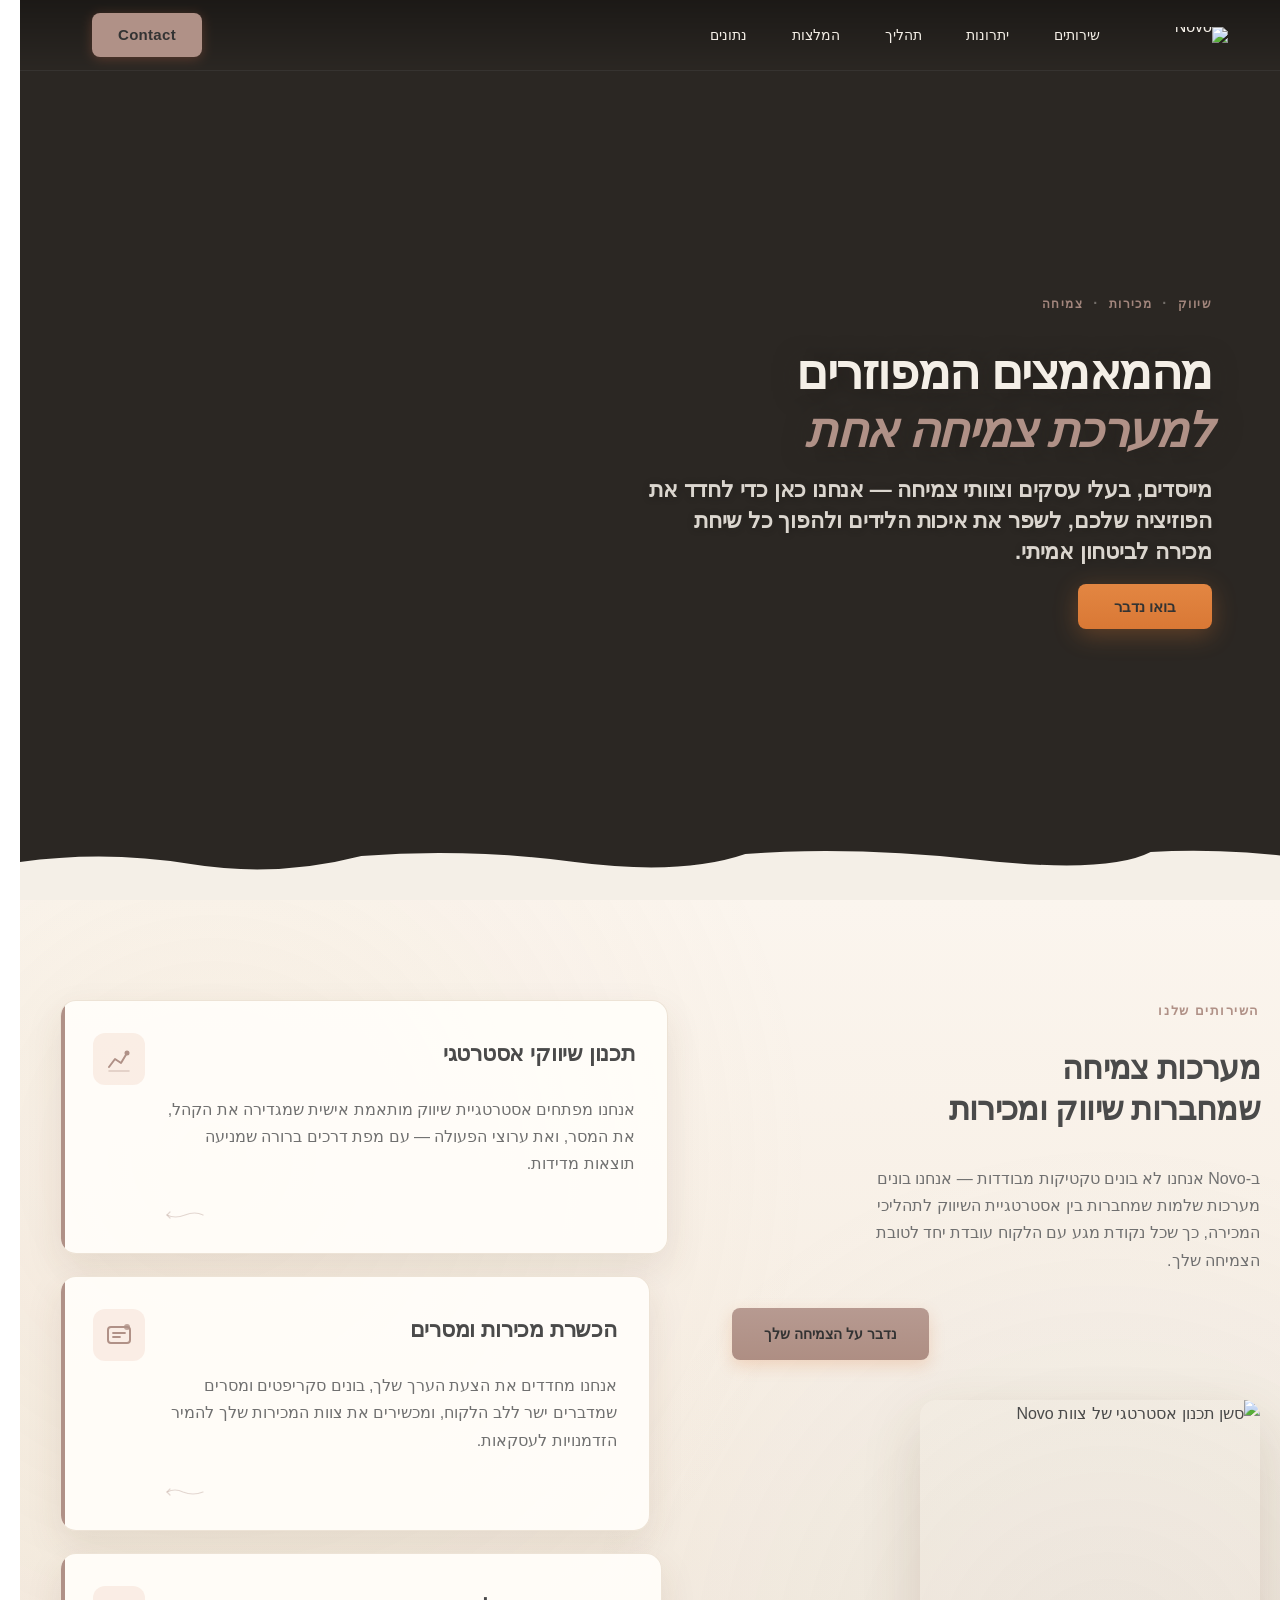
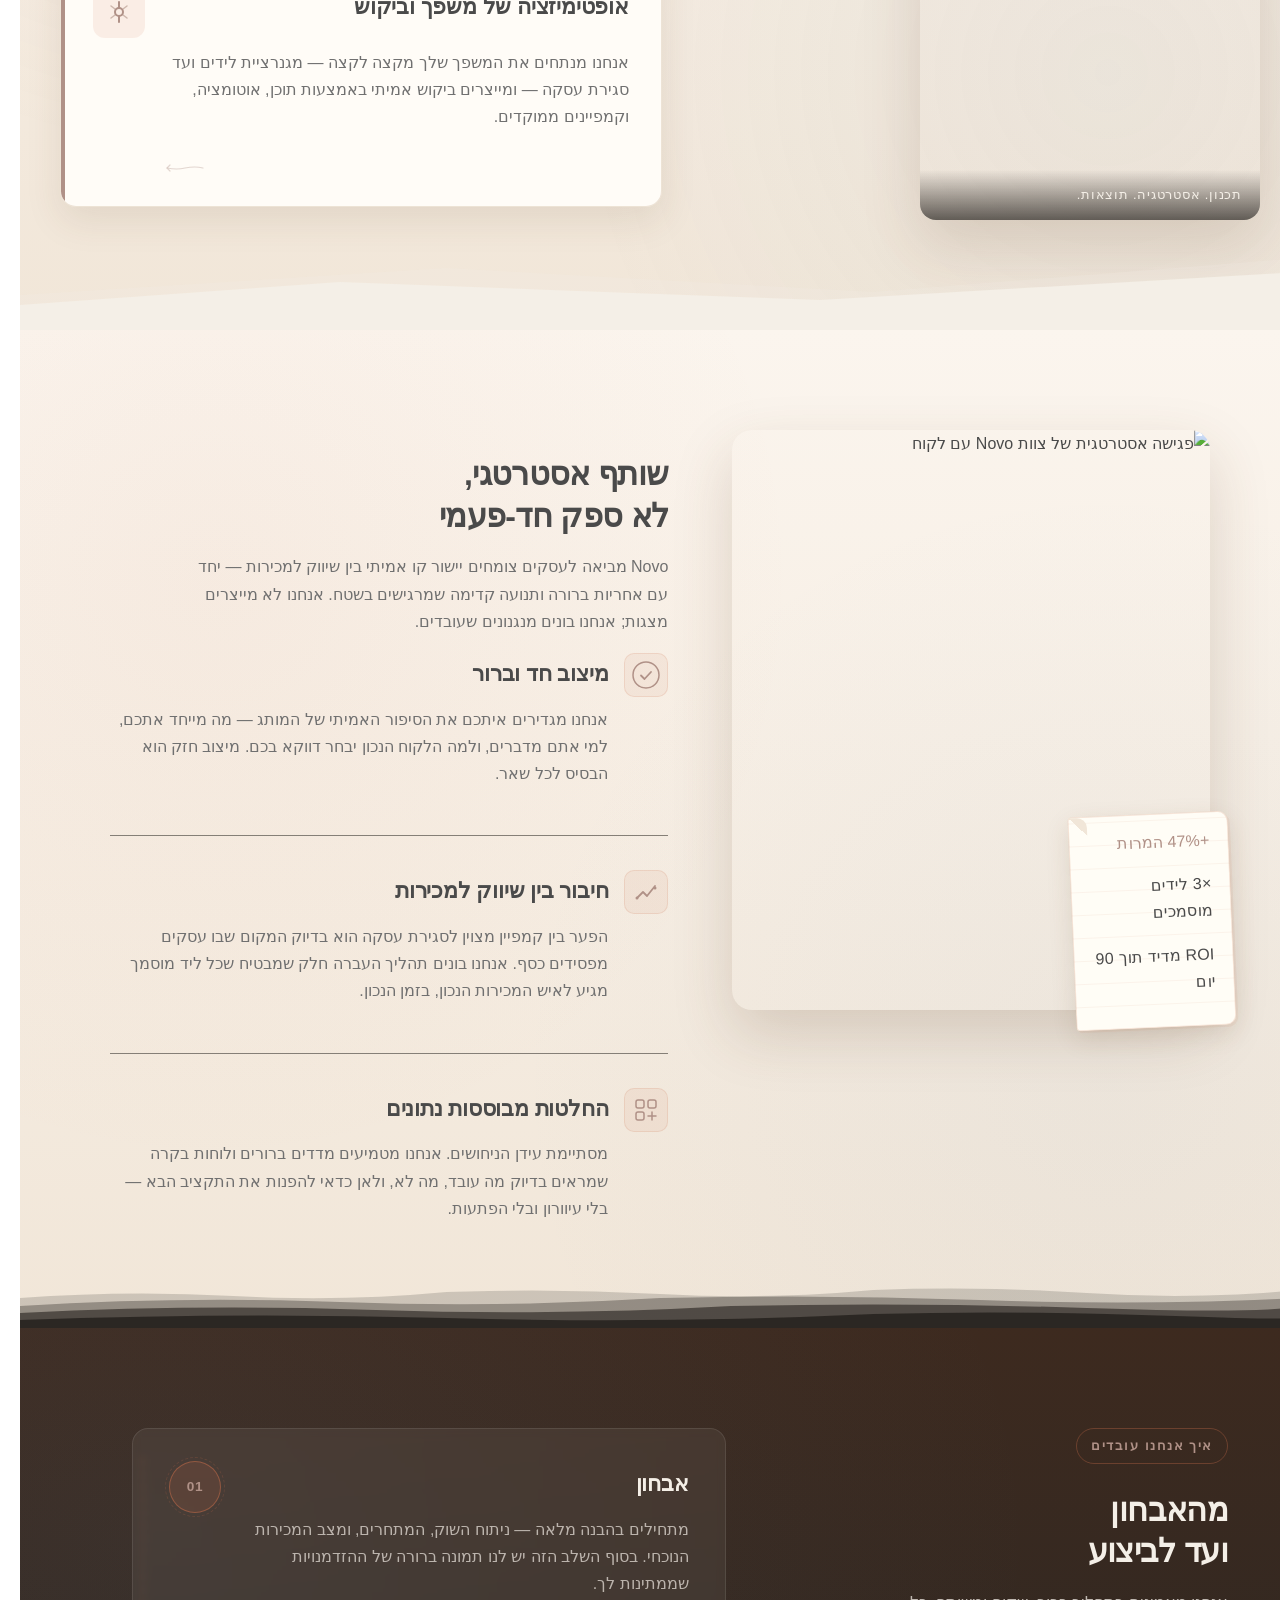
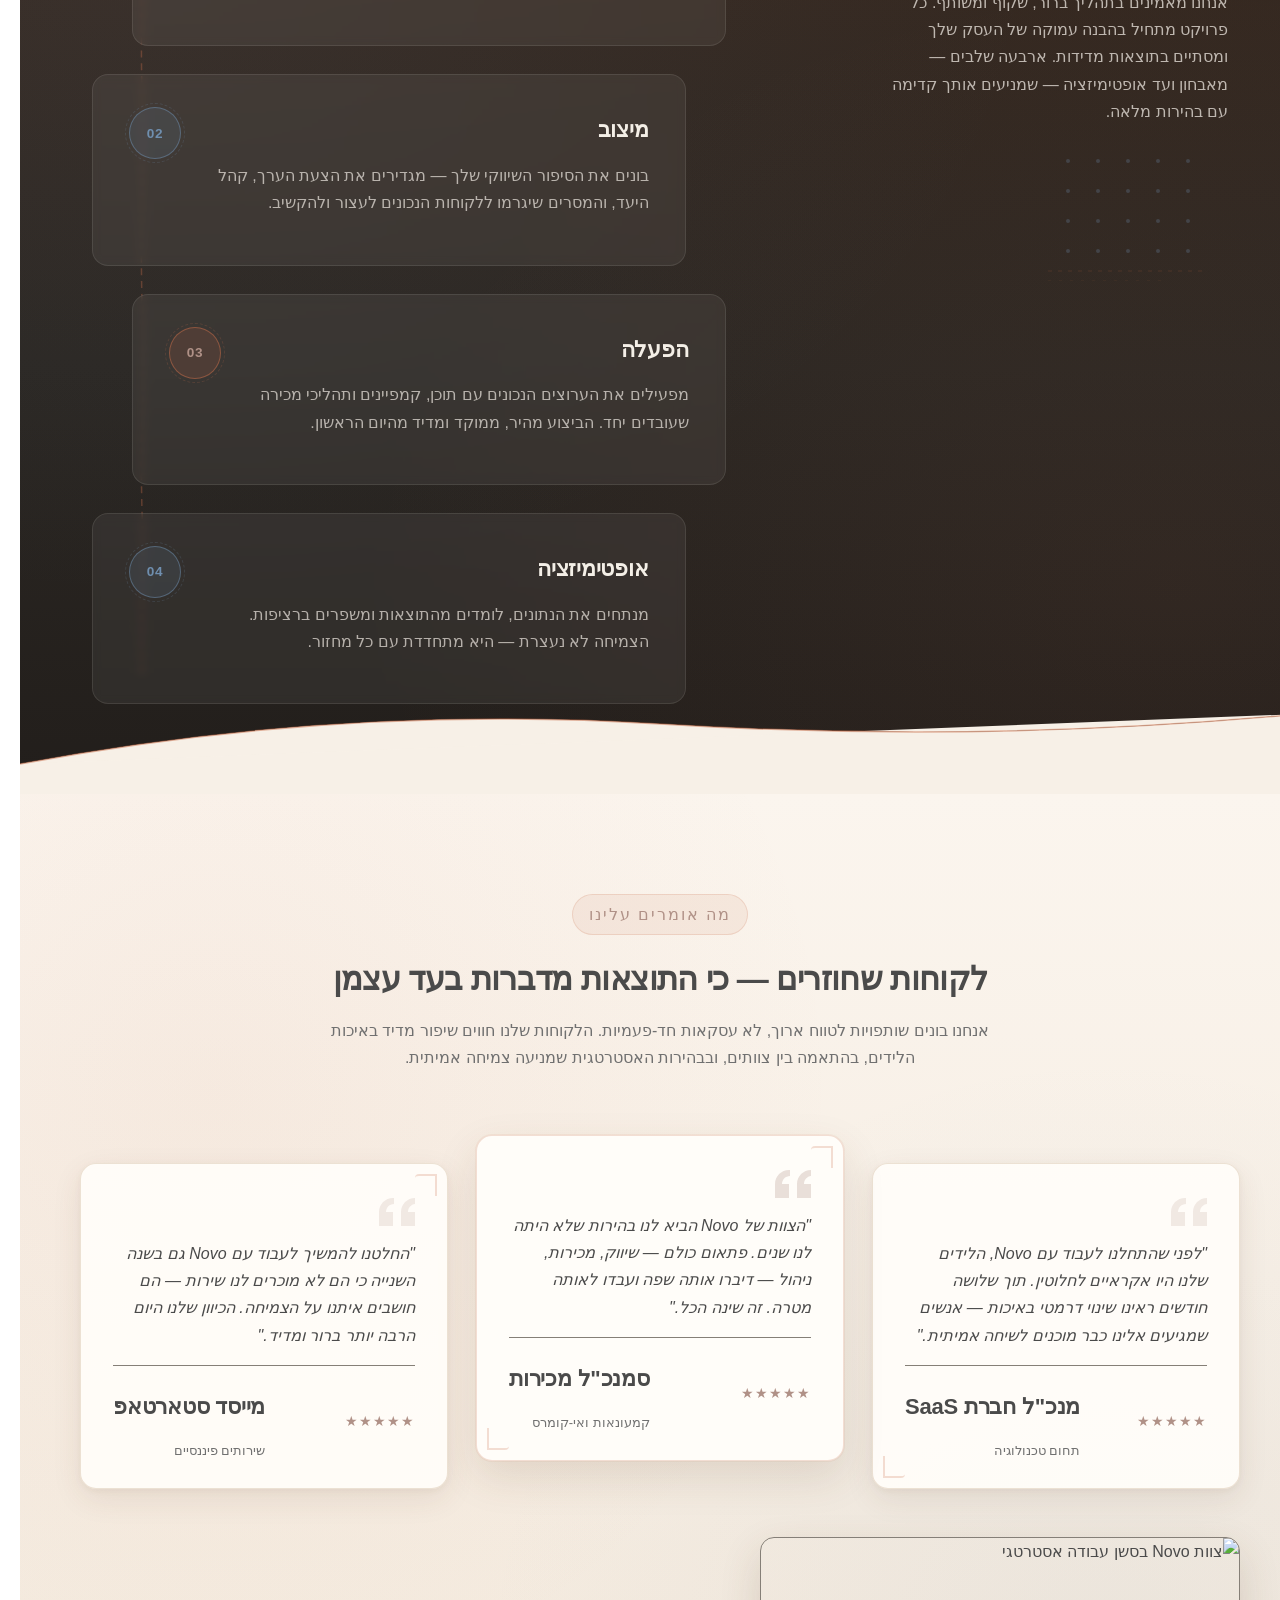
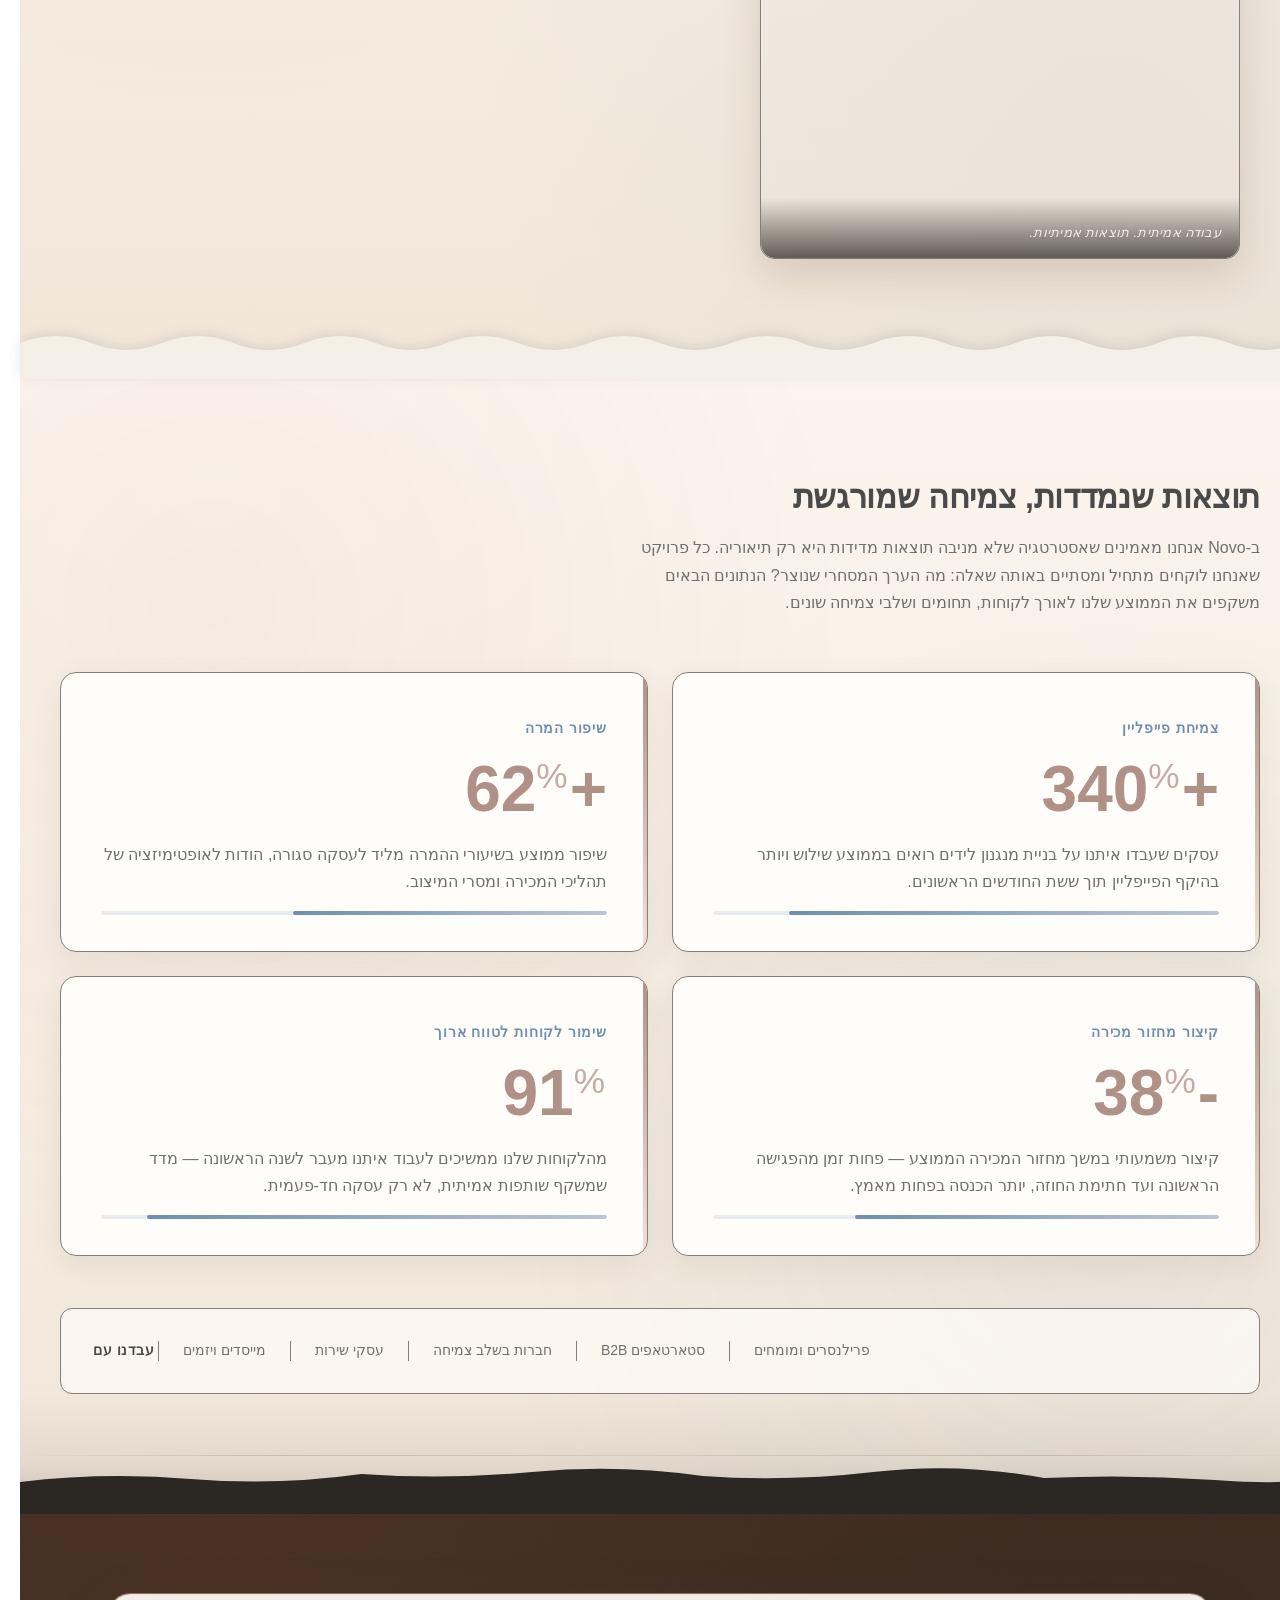
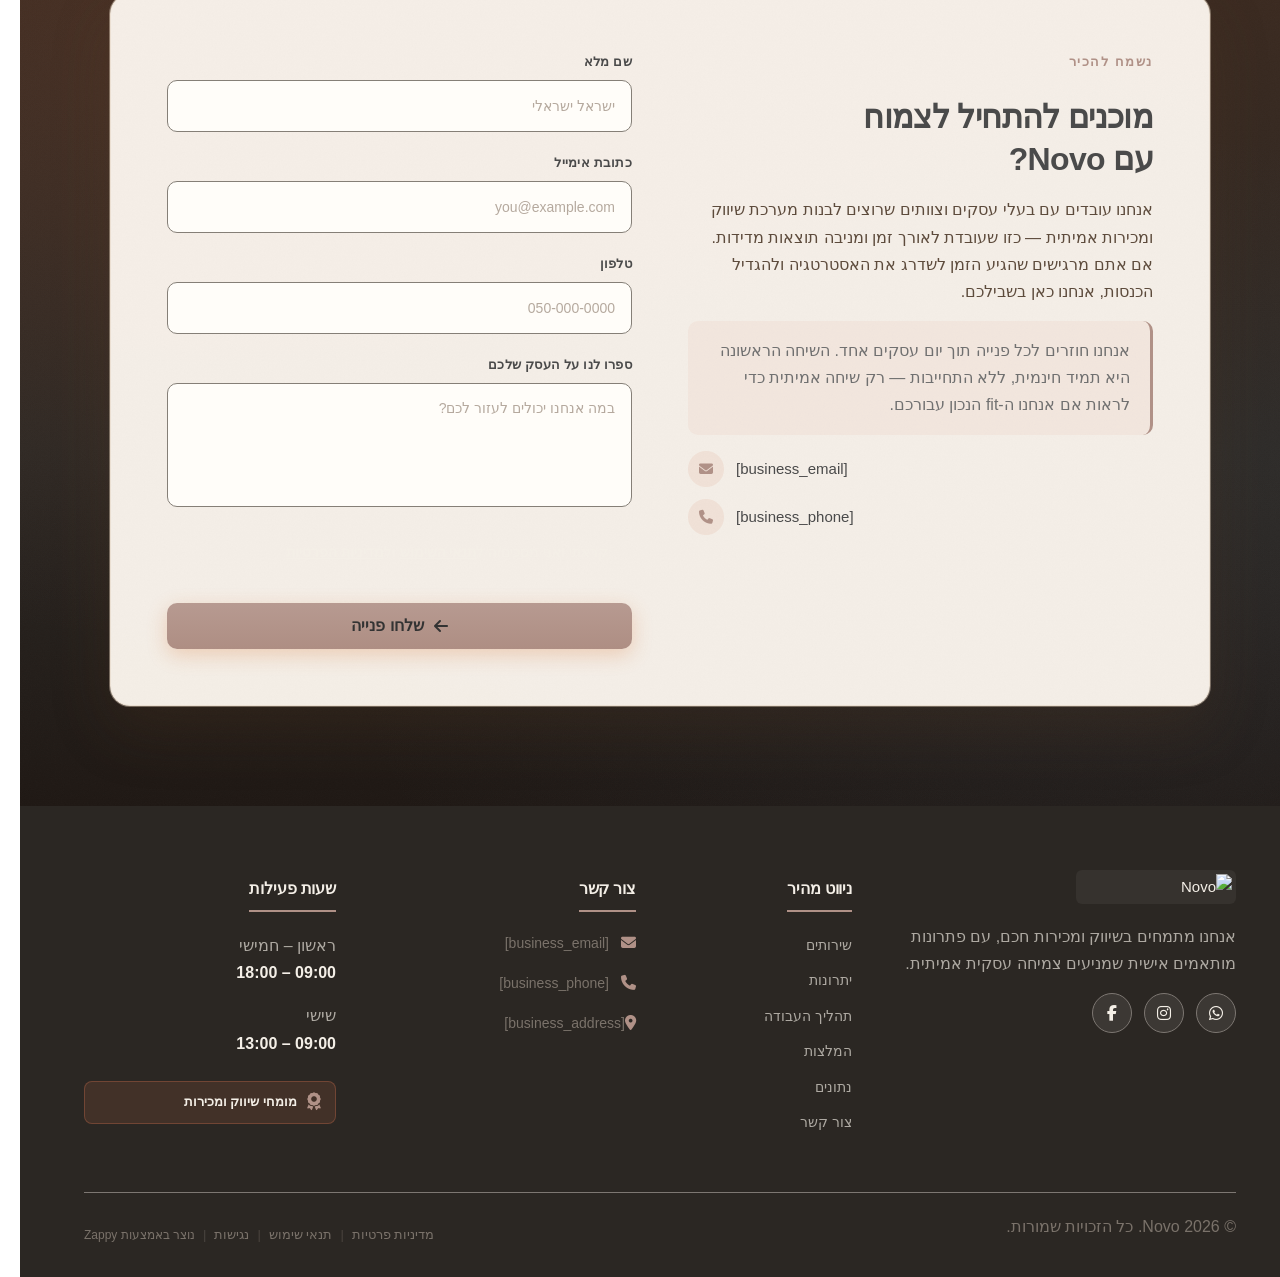
==== index.html @ 5948b5c8 "Background sync: Progressive GitHub Sync" ====
<!DOCTYPE html>
<html lang="he" dir="rtl">
<head>
    <meta charset="UTF-8">
    <meta name="viewport" content="width=device-width, initial-scale=1.0">
    <meta name="robots" content="index, follow">
    <title>novo platform inc — Novo</title>
    <meta name="description" content="A marketing and sales agency focused on helping businesses grow through strategic marketing and sales solutions. The agency appears to be looking for a high-con">
    <meta name="keywords" content="novo platform inc, novo banco nbnet, Novo, novo">
    
    <!-- Favicons -->
    <link rel="icon" type="image/x-icon" href="/assets/favicon.ico">
    <link rel="icon" type="image/png" sizes="16x16" href="/assets/favicon-16x16.png">
    <link rel="icon" type="image/png" sizes="32x32" href="/assets/favicon-32x32.png">
    <link rel="icon" type="image/png" sizes="48x48" href="/assets/favicon-48x48.png">
    <link rel="icon" type="image/png" sizes="192x192" href="/assets/favicon-192x192.png">
    <link rel="icon" type="image/png" sizes="512x512" href="/assets/favicon-512x512.png">
    <link rel="apple-touch-icon" href="/assets/apple-touch-icon.png">
    <!-- Zappy Analytics -->
<script>
(function() {
  'use strict';
  
  // Configuration
  var config = {
    websiteId: '89488ac2-c0d1-449c-a94c-e8752036ae5c',
    apiUrl: 'https://api.zappy5.com/api/analytics/track',
    sessionDuration: 30 * 60 * 1000, // 30 minutes
    visitorDuration: 30 * 24 * 60 * 60 * 1000, // 30 days
    trackPageViews: true,
    trackClicks: true,
    trackFormSubmissions: true
  };
  
  // Generate or retrieve persistent visitor ID (30 days)
  function getVisitorId() {
    var visitorKey = 'zappy_visitor_' + config.websiteId;
    var visitor = null;
    
    try {
      visitor = localStorage.getItem(visitorKey);
      if (visitor) {
        var visitorData = JSON.parse(visitor);
        var now = Date.now();
        
        // Check if visitor ID is still valid (30 days)
        if (now - visitorData.created < config.visitorDuration) {
          // Update last seen timestamp
          visitorData.lastSeen = now;
          localStorage.setItem(visitorKey, JSON.stringify(visitorData));
          return visitorData.id;
        }
      }
    } catch (e) {
      console.warn('Zappy Analytics: LocalStorage not available');
    }
    
    // Generate new visitor ID
    var newVisitorId = 'zv_' + Date.now() + '_' + Math.random().toString(36).substr(2, 9);
    
    try {
      localStorage.setItem(visitorKey, JSON.stringify({
        id: newVisitorId,
        created: Date.now(),
        lastSeen: Date.now()
      }));
    } catch (e) {
      // Continue without local storage
    }
    
    return newVisitorId;
  }
  
  // Generate or retrieve session ID (30 minutes)
  function getSessionId() {
    var sessionKey = 'zappy_session_' + config.websiteId;
    var session = null;
    
    try {
      session = sessionStorage.getItem(sessionKey);
      if (session) {
        var sessionData = JSON.parse(session);
        var now = Date.now();
        
        // Check if session is still valid
        if (now - sessionData.timestamp < config.sessionDuration) {
          // Update timestamp
          sessionData.timestamp = now;
          sessionStorage.setItem(sessionKey, JSON.stringify(sessionData));
          return sessionData.id;
        }
      }
    } catch (e) {
      console.warn('Zappy Analytics: SessionStorage not available');
    }
    
    // Generate new session ID
    var newSessionId = 'zs_' + Date.now() + '_' + Math.random().toString(36).substr(2, 9);
    
    try {
      sessionStorage.setItem(sessionKey, JSON.stringify({
        id: newSessionId,
        timestamp: Date.now()
      }));
    } catch (e) {
      // Continue without session storage
    }
    
    return newSessionId;
  }
  
  var visitorId = getVisitorId();
  var sessionId = getSessionId();
  
  // Track an event
  function trackEvent(eventType, data) {
    data = data || {};
    
    var eventData = {
      website_id: config.websiteId,
      event_type: eventType,
      page_path: window.location.pathname,
      referrer: document.referrer || 'direct',
      visitor_id: visitorId,
      session_id: sessionId,
      metadata: data
    };
    
    // Use sendBeacon if available (better for page unload events)
    if (navigator.sendBeacon) {
      var blob = new Blob([JSON.stringify(eventData)], { type: 'application/json' });
      navigator.sendBeacon(config.apiUrl, blob);
    } else {
      // Fallback to fetch
      fetch(config.apiUrl, {
        method: 'POST',
        headers: {
          'Content-Type': 'application/json'
        },
        body: JSON.stringify(eventData),
        keepalive: true
      }).catch(function(error) {
        console.warn('Zappy Analytics: Failed to track event', error);
      });
    }
  }
  
  // Track page view
  if (config.trackPageViews) {
    trackEvent('pageview', {
      title: document.title,
      url: window.location.href
    });
  }
  
  // Track clicks on important elements
  if (config.trackClicks) {
    document.addEventListener('click', function(e) {
      var target = e.target;
      
      // Track button clicks (counted as actions)
      if (target.tagName === 'BUTTON' || target.closest('button')) {
        var button = target.tagName === 'BUTTON' ? target : target.closest('button');
        trackEvent('click', {
          element: 'button',
          text: button.textContent.trim().substring(0, 100),
          id: button.id || null,
          class: button.className || null
        });
      }
      
      // Track link clicks (navigation - not counted as actions)
      else if (target.tagName === 'A' || target.closest('a')) {
        var link = target.tagName === 'A' ? target : target.closest('a');
        trackEvent('navigation', {
          element: 'link',
          text: link.textContent.trim().substring(0, 100),
          href: link.href,
          external: link.hostname !== window.location.hostname
        });
      }
    }, true);
  }
  
  // Track form submissions
  if (config.trackFormSubmissions) {
    document.addEventListener('submit', function(e) {
      var form = e.target;
      
      trackEvent('form_submit', {
        form_id: form.id || null,
        form_name: form.name || null,
        form_action: form.action || null,
        form_method: form.method || 'GET'
      });
    }, true);
  }
  
  // Track time on page (send on page unload)
  var pageLoadTime = Date.now();
  
  window.addEventListener('beforeunload', function() {
    var timeOnPage = Math.floor((Date.now() - pageLoadTime) / 1000); // in seconds
    
    trackEvent('page_unload', {
      time_on_page: timeOnPage,
      page_path: window.location.pathname
    });
  });
  
  // Expose tracking function globally for custom events
  window.zappyAnalytics = {
    track: trackEvent,
    getVisitorId: function() { return visitorId; },
    getSessionId: function() { return sessionId; }
  };
  
})();
</script>
<!-- End Zappy Analytics -->
    <meta property="og:title" content="novo platform inc — Novo">
  <meta property="og:description" content="A marketing and sales agency focused on helping businesses grow through strategic marketing and sales solutions. The agency appears to be looking for a high-con">
  <meta property="og:type" content="website">
  <meta property="og:locale" content="he_IL">
  
  <meta name="twitter:card" content="summary_large_image">
  <meta name="twitter:title" content="novo platform inc — Novo">
  <meta name="twitter:description" content="A marketing and sales agency focused on helping businesses grow through strategic marketing and sales solutions. The agency appears to be looking for a high-con">
  
  <link rel="stylesheet" href="https://cdnjs.cloudflare.com/ajax/libs/font-awesome/6.4.0/css/all.min.css">

    <!-- Favicons -->
    <link rel="icon" type="image/x-icon" href="/assets/favicon.ico">
    <link rel="icon" type="image/png" sizes="16x16" href="/assets/favicon-16x16.png">
    <link rel="icon" type="image/png" sizes="32x32" href="/assets/favicon-32x32.png">
    <link rel="icon" type="image/png" sizes="48x48" href="/assets/favicon-48x48.png">
    <link rel="icon" type="image/png" sizes="192x192" href="/assets/favicon-192x192.png">
    <link rel="icon" type="image/png" sizes="512x512" href="/assets/favicon-512x512.png">
    <link rel="apple-touch-icon" href="/assets/apple-touch-icon.png">
    <!-- Cookie Consent -->
    <link rel="stylesheet" href="https://cdn.jsdelivr.net/npm/vanilla-cookieconsent@3/dist/cookieconsent.css">
    <script src="https://cdn.jsdelivr.net/npm/vanilla-cookieconsent@3/dist/cookieconsent.umd.js"></script>
    <!-- Mickidum Accessibility Toolbar -->
    <script src="https://cdn.jsdelivr.net/gh/mickidum/acc_toolbar/acctoolbar/acctoolbar.min.js"></script>

<style data-zappy-section-v2-css="true">
/* V2 Regenerated Section CSS */
.index-hero-section {
  position: relative;
  width: 100%;
  min-height: 100vh;
  overflow: visible;
  background: #2B2723;
  color: var(--text-light);
  padding-bottom: 80px;
  display: flex;
  align-items: center;
  direction: rtl;
}

.index-hero-section .index-hero-bg-wrapper {
  position: absolute;
  inset: 0;
  width: 100%;
  height: 100%;
  z-index: 0;
  overflow: hidden;
}

.index-hero-section .index-hero-bg {
  position: absolute;
  inset: 0;
  width: 100%;
  height: 100%;
  background-size: cover;
  background-position: center;
  filter: saturate(0.75) brightness(0.88);
}

.index-hero-section .index-hero-scrim {
  position: absolute;
  inset: 0;
  width: 100%;
  height: 100%;
  background-image:
    linear-gradient(to left, rgba(43,39,35,0.92) 0%, rgba(43,39,35,0.72) 50%, rgba(43,39,35,0.30) 100%),
    linear-gradient(to top, rgba(43,39,35,0.85) 0%, transparent 60%);
  z-index: 1;
  pointer-events: none;
}

.index-hero-section .index-hero-content-wrapper {
  position: relative;
  z-index: 10;
  width: 100%;
  max-width: 1200px;
  margin: 0 auto;
  padding: 160px 48px 60px;
}

.index-hero-section .index-hero-inner {
  max-width: 680px;
  margin-inline-start: 0;
  text-align: right;
}

.index-hero-section .index-hero-eyebrow {
  display: flex;
  flex-direction: row;
  align-items: center;
  justify-content: flex-start;
  gap: 10px;
  margin-bottom: 28px;
  font-family: 'Manrope', sans-serif;
  font-size: 0.75rem;
  font-weight: 600;
  letter-spacing: 0.12em;
  text-transform: uppercase;
  color: var(--primary);
  opacity: 0.9;
}

.index-hero-section .index-hero-dot {
  color: var(--text-light);
  opacity: 0.4;
  font-size: 0.9rem;
}

.index-hero-section .index-hero-h1 {
  font-family: 'Fraunces', 'Cormorant', Georgia, 'Times New Roman', serif;
  font-size: 3.75rem;
  font-weight: 400;
  letter-spacing: -0.03em;
  line-height: 1.1;
  color: var(--text-light);
  margin: 0 0 24px 0;
  text-shadow: 0 2px 24px rgba(43,39,35,0.5);
}

.index-hero-section .index-hero-h1-accent {
  color: var(--primary);
  font-style: italic;
}

.index-hero-section .index-hero-h3 {
  font-family: 'Manrope', sans-serif;
  font-size: 1.125rem;
  font-weight: 400;
  line-height: 1.7;
  color: var(--text-light);
  opacity: 0.88;
  margin: 0 0 40px 0;
  max-width: 580px;
  text-shadow: 0 1px 8px rgba(43,39,35,0.4);
}

.index-hero-section .index-hero-ctas {
  display: flex;
  flex-direction: row;
  align-items: center;
  gap: 16px;
  flex-wrap: wrap;
}

.index-hero-section .index-hero-btn-primary {
  display: inline-block;
  background: linear-gradient(180deg, #E38642 0%, #D97835 100%);
  color: #FFFDF9;
  padding: 15px 36px;
  border-radius: 8px;
  border: none;
  font-family: 'Manrope', sans-serif;
  font-weight: 600;
  font-size: 0.9375rem;
  line-height: 1;
  text-decoration: none;
  box-shadow: 0 6px 24px rgba(217,120,53,0.32);
  transition: all 0.3s ease;
  cursor: pointer;
  white-space: nowrap;
}

.index-hero-section .index-hero-btn-primary:hover {
  transform: translateY(-3px);
  box-shadow: 0 12px 32px rgba(217,120,53,0.42);
  color: #FFFDF9;
}

.index-hero-section .index-hero-btn-secondary {
  display: inline-block;
  background: rgba(244,239,231,0.10);
  color: var(--text-light);
  padding: 14px 34px;
  border-radius: 8px;
  border: 1px solid rgba(244,239,231,0.30);
  font-family: 'Manrope', sans-serif;
  font-weight: 500;
  font-size: 0.9375rem;
  line-height: 1;
  text-decoration: none;
  backdrop-filter: blur(4px);
  transition: all 0.3s ease;
  cursor: pointer;
  white-space: nowrap;
}

.index-hero-section .index-hero-btn-secondary:hover {
  background: rgba(244,239,231,0.18);
  border-color: rgba(244,239,231,0.55);
  transform: translateY(-3px);
  color: var(--text-light);
}

.index-hero-section .index-hero-divider-wrapper {
  position: absolute;
  bottom: 0;
  left: 0;
  width: 100%;
  height: 80px;
  pointer-events: none;
  z-index: 5;
}

.index-hero-section .index-hero-divider-wrapper svg {
  display: block;
  width: 100%;
  height: 100%;
}

@media (max-width: 768px) {
  .index-hero-section {
    min-height: 100vh;
    padding-bottom: 60px;
  }

  .index-hero-section .index-hero-content-wrapper {
    padding: 110px 20px 40px;
  }

  .index-hero-section .index-hero-inner {
    max-width: 100%;
  }

  .index-hero-section .index-hero-h1 {
    font-size: 2.4rem;
    line-height: 1.15;
    margin-bottom: 18px;
  }

  .index-hero-section .index-hero-h3 {
    font-size: 1rem;
    margin-bottom: 32px;
  }

  .index-hero-section .index-hero-ctas {
    flex-direction: column;
    align-items: flex-start;
    gap: 12px;
  }

  .index-hero-section .index-hero-btn-primary,
  .index-hero-section .index-hero-btn-secondary {
    width: 100%;
    text-align: center;
    padding: 14px 24px;
  }

  .index-hero-section .index-hero-eyebrow {
    margin-bottom: 20px;
  }

  .index-hero-section .index-hero-scrim {
    background-image:
      linear-gradient(to left, rgba(43,39,35,0.95) 0%, rgba(43,39,35,0.85) 60%, rgba(43,39,35,0.50) 100%),
      linear-gradient(to top, rgba(43,39,35,0.90) 0%, transparent 55%);
  }
}
</style>
    <link rel="stylesheet" href="/styles.css">

    <style id="zappy-dropdown-submenu-styles">
      /* ========== DESKTOP DROPDOWN SUBMENU STYLES ========== */
      /* Base styles for dropdown submenus - parent must be positioned */
      .nav-menu li:has(.sub-menu), nav li:has(.sub-menu), .navbar li:has(.sub-menu), #navMenu li:has(.sub-menu) { position: relative; }
      /* Submenu base - hidden by default */
      .nav-menu .sub-menu, nav .sub-menu, .navbar .sub-menu, #navMenu .sub-menu { display: block !important; position: absolute !important; top: 100%; left: 0; min-width: 220px; background: white; border-radius: 8px; box-shadow: 0 8px 25px rgba(0,0,0,0.15); padding: 8px 0; opacity: 0; visibility: hidden; transform: translateY(10px); transition: all 0.3s ease; z-index: 1000; list-style: none; pointer-events: none; }
      /* CRITICAL: Desktop hover styles to show dropdown */
      .nav-menu li:hover > .sub-menu, nav li:hover > .sub-menu, .navbar li:hover > .sub-menu, #navMenu li:hover > .sub-menu { opacity: 1 !important; visibility: visible !important; transform: translateY(0) !important; pointer-events: auto !important; }
      /* Submenu item styling */
      .sub-menu li { list-style: none; margin: 0; padding: 0; }
      .sub-menu a { display: block !important; padding: 10px 16px !important; color: var(--text-dark, #333) !important; font-weight: 500; text-decoration: none; white-space: nowrap; transition: background-color 0.2s; }
      .sub-menu a:hover { background-color: #f5f5f5; }
      /* RTL (Hebrew/Arabic) dropdown positioning */
      [dir="rtl"] .nav-menu .sub-menu, [dir="rtl"] nav .sub-menu, [dir="rtl"] .navbar .sub-menu, html[lang="he"] .nav-menu .sub-menu, html[lang="he"] nav .sub-menu, html[lang="he"] .navbar .sub-menu, html[lang="ar"] .nav-menu .sub-menu, html[lang="ar"] nav .sub-menu, html[lang="ar"] .navbar .sub-menu { left: auto !important; right: 0 !important; }
      /* Hide empty dropdown menus */
      .sub-menu:empty, .sub-menu:not(:has(li:not(.zappy-hidden-menu-item))), .sub-menu:not(:has(li)) { display: none !important; opacity: 0 !important; visibility: hidden !important; pointer-events: none !important; }
      /* Desktop: show submenu on Menu Group hover */
      li:has(.menu-group-title):hover > .sub-menu { opacity: 1 !important; visibility: visible !important; transform: translateY(0) !important; pointer-events: auto !important; }
      /* Menu Group title styling */
      .nav-menu > li > .menu-group-title, #navMenu > li > .menu-group-title { display: inline-block; padding: 0.5rem 1rem; cursor: default; user-select: none; }
      
      /* ========== MOBILE SUBMENU STYLES ========== */
      @media (max-width: 768px) {
        .nav-menu .sub-menu, nav .sub-menu, .navbar .sub-menu, #navMenu .sub-menu { position: static !important; transform: none !important; box-shadow: none !important; background: transparent !important; max-height: 0; overflow: hidden; opacity: 0; visibility: hidden; transition: max-height 0.3s ease, opacity 0.3s ease; padding: 0 !important; border-radius: 0 !important; }
        .sub-menu.mobile-expanded { max-height: 500px !important; opacity: 1 !important; visibility: visible !important; padding: 8px 0 8px 16px !important; }
        [dir="rtl"] .sub-menu.mobile-expanded, html[lang="he"] .sub-menu.mobile-expanded { padding: 8px 16px 8px 0 !important; }
        /* Disable hover behavior on mobile */
        .nav-menu li:hover > .sub-menu, nav li:hover > .sub-menu, .navbar li:hover > .sub-menu, #navMenu li:hover > .sub-menu { opacity: 0; visibility: hidden; pointer-events: none; }
        .nav-menu li > .sub-menu.mobile-expanded, nav li > .sub-menu.mobile-expanded, .navbar li > .sub-menu.mobile-expanded, #navMenu li > .sub-menu.mobile-expanded { opacity: 1 !important; visibility: visible !important; pointer-events: auto !important; }
        .nav-menu li:has(.sub-menu), nav li:has(.sub-menu), .navbar li:has(.sub-menu), #navMenu li:has(.sub-menu) { display: flex !important; flex-wrap: wrap !important; align-items: center !important; position: relative !important; min-height: 44px !important; }
        .nav-menu li:has(.sub-menu) > a, nav li:has(.sub-menu) > a, .navbar li:has(.sub-menu) > a, #navMenu li:has(.sub-menu) > a { flex: 1 !important; min-width: 0 !important; }
        .nav-menu li:has(.sub-menu) > .menu-group-title, nav li:has(.sub-menu) > .menu-group-title, .navbar li:has(.sub-menu) > .menu-group-title, #navMenu li:has(.sub-menu) > .menu-group-title { flex: 1 !important; min-width: 0 !important; padding: 0 !important; line-height: inherit !important; }
        .nav-menu li:has(.sub-menu) > .sub-menu, nav li:has(.sub-menu) > .sub-menu, .navbar li:has(.sub-menu) > .sub-menu, #navMenu li:has(.sub-menu) > .sub-menu { flex-basis: 100% !important; width: 100% !important; }
        .nav-menu li:has(.sub-menu) > a [class*="chevron"], .nav-menu li:has(.sub-menu) > a [class*="arrow"], .nav-menu li:has(.sub-menu) > a .fa-chevron-down, .nav-menu li:has(.sub-menu) > a .fa-angle-down, nav li:has(.sub-menu) > a [class*="chevron"], nav li:has(.sub-menu) > a [class*="arrow"], #navMenu li:has(.sub-menu) > a [class*="chevron"], #navMenu li:has(.sub-menu) > a [class*="arrow"] { display: none !important; visibility: hidden !important; }
        .mobile-submenu-toggle { display: flex !important; align-items: center !important; justify-content: center !important; width: 44px !important; height: auto !important; background: transparent !important; border: none !important; cursor: pointer !important; color: var(--text-dark) !important; position: static !important; flex-shrink: 0 !important; align-self: stretch !important; z-index: 2 !important; padding: 0 !important; margin: 0 !important; }
        .mobile-submenu-toggle::after { content: '' !important; width: 0 !important; height: 0 !important; border-left: 6px solid transparent !important; border-right: 6px solid transparent !important; border-top: 7px solid currentColor !important; transition: transform 0.3s ease !important; }
        .mobile-submenu-toggle.expanded::after { transform: rotate(180deg) !important; }
        .sub-menu a { padding: 10px 0 !important; display: block !important; color: var(--text-dark) !important; }
        .navbar .sub-menu li a, nav.navbar .sub-menu li a, .zappy-products-dropdown .sub-menu a { color: var(--text-dark) !important; }
      }
      @media (min-width: 769px) { .mobile-submenu-toggle { display: none !important; } }
    </style>

    <style id="mobile-lang-menu-deployed-css">
    @media (max-width: 768px) {
      .lang-switcher,
      .nav-cta-container .lang-switcher,
      .nav-container .lang-switcher,
      .navbar .lang-switcher,
      .navbar .nav-cta-container .lang-switcher,
      .nav-icons-left .lang-switcher,
      .nav-ecommerce-icons .lang-switcher { display: none !important; }
      .mobile-lang-menu { width: 100%; border-top: 1px solid rgba(128,128,128,0.2); padding: 8px 0 0 0; margin-top: 8px; }
      .mobile-lang-toggle { display: flex !important; align-items: center; justify-content: space-between; width: 100%; padding: 12px 16px; background: none; border: none; cursor: pointer; font-size: 15px; color: inherit; font-family: inherit; }
      .mobile-lang-toggle::after { content: ''; display: inline-block; width: 8px; height: 8px; border-right: 2px solid currentColor; border-bottom: 2px solid currentColor; transform: rotate(45deg); transition: transform 0.3s ease; margin-left: 8px; }
      .mobile-lang-toggle.expanded::after { transform: rotate(-135deg); }
      .mobile-lang-options { max-height: 0; overflow: hidden; transition: max-height 0.3s ease; }
      .mobile-lang-options.expanded { max-height: 300px; }
      .mobile-lang-option { display: flex !important; align-items: center; gap: 10px; padding: 10px 24px; text-decoration: none; color: inherit; font-size: 14px; font-family: inherit; }
      .mobile-lang-option:hover { background: rgba(128,128,128,0.1); }
      .mobile-lang-option.active { font-weight: 600; opacity: 0.7; pointer-events: none; }
      .mobile-lang-option img { width: 20px; height: 20px; border-radius: 50%; }
    }
    @media (min-width: 769px) {
      .mobile-lang-menu { display: none !important; }
    }
    </style>

    <style id="zappy-widget-visibility">
      #mic-access-tool-general-button, .mic-access-tool-general-button,
      #mic-init-access-tool .mic-access-tool-general-button, #mic-init-access-tool #mic-access-tool-general-button,
      ._access-icon, #mic-access-tool-box, .mic-access-tool-box,
      #mic-init-access-tool #mic-access-tool-box, div[id*="mic-access-tool-box"], ._access-menu {
        display: none !important; visibility: hidden !important; opacity: 0 !important; pointer-events: none !important;
      }
    </style>
</head>
<body>

  <nav class="navbar" dir="rtl">
  <button class="mobile-toggle" id="mobileToggle" aria-label="Menu">
    <svg class="hamburger-icon" width="24" height="24" viewBox="0 0 24 24" fill="none">
      <path d="M3 12h18M3 6h18M3 18h18" stroke="currentColor" stroke-width="2" stroke-linecap="round"></path>
    </svg>
    <svg class="close-icon" width="24" height="24" viewBox="0 0 24 24" fill="none" style="display: none;">
      <path d="M18 6L6 18M6 6l12 12" stroke="currentColor" stroke-width="2" stroke-linecap="round"></path>
    </svg>
  </button>

  <button class="phone-header-btn" data-phone="" aria-label="Call">
    <svg width="20" height="20" viewBox="0 0 24 24" fill="currentColor">
      <path d="M22 16.92v3a2 2 0 0 1-2.18 2 19.79 19.79 0 0 1-8.63-3.07 19.5 19.5 0 0 1-6-6 19.79 19.79 0 0 1-3.07-8.67A2 2 0 0 1 4.11 2h3a2 2 0 0 1 2 1.72 12.84 12.84 0 0 0 .7 2.81 2 2 0 0 1-.45 2.11L8.09 9.91a16 16 0 0 0 6 6l1.27-1.27a2 2 0 0 1 2.11-.45 12.84 12.84 0 0 0 2.81.7A2 2 0 0 1 22 16.92z"></path>
    </svg>
  </button>

  <div class="nav-container">
    <div class="nav-right-group"><div class="nav-brand">
      <a href="/" class="logo-link">
        <img src="/assets/novo-logo.webp" alt="Novo" class="logo">
      </a>
    </div><ul class="nav-menu" id="navMenu"><li><a href="#services">שירותים</a></li><li><a href="#benefits">יתרונות</a></li><li><a href="#process">תהליך</a></li><li><a href="#testimonials">המלצות</a></li><li><a href="#stats">נתונים</a></li></ul></div>

    

    <div class="nav-cta-container">
      <a href="#contact" class="nav-cta-btn">Contact</a>
    </div>
  </div>
</nav>
<script>

// Navbar Mobile Menu Toggle and Contrast Fix
(function() {
  // Use 'load' event instead of 'DOMContentLoaded' to ensure we run AFTER all other scripts
  window.addEventListener('load', function() {
    
    // FIX MOBILE BUTTON CONTRAST
    // Detect navbar background color and apply contrasting color to mobile buttons
    const navbar = document.querySelector('.navbar, nav, header');
    if (!navbar) {
      console.log('[Navbar] Navbar element not found');
      return;
    }
    
    // DECLARE VARIABLES EARLY to avoid Temporal Dead Zone errors
    // These are used in multiple places below
    let mobileToggle = document.getElementById('mobileToggle') ||
                       document.querySelector('.mobile-toggle') ||
                       document.querySelector('.hamburger') ||
                       document.querySelector('.hamburger-menu') ||
                       document.querySelector('.menu-toggle') ||
                       document.querySelector('.burger-menu') ||
                       document.querySelector('[aria-label="Menu"]') ||
                       document.querySelector('[aria-label="תפריט"]');
    
    const phoneBtn = document.querySelector('.phone-header-btn');
    
    const computedStyle = window.getComputedStyle(navbar);
    let bgColor = computedStyle.backgroundColor;
    
    console.log('[Navbar] Initial navbar background:', bgColor);
    
    // Check if background is transparent or rgba with 0 alpha
    const isTransparent = bgColor === 'transparent' || 
                         bgColor === 'rgba(0, 0, 0, 0)' ||
                         (bgColor.startsWith('rgba') && bgColor.includes(', 0)'));
    
    if (isTransparent) {
      // Check for background-image or gradient
      const bgImage = computedStyle.backgroundImage;
      if (bgImage && bgImage !== 'none') {
        console.log('[Navbar] Navbar has background image/gradient, using dark text');
        bgColor = 'rgb(240, 240, 240)'; // Assume light background
      } else {
        // Transparent navbar - check body background
        const bodyBg = window.getComputedStyle(document.body).backgroundColor;
        console.log('[Navbar] Navbar transparent, using body background:', bodyBg);
        bgColor = bodyBg;
      }
    }
    
    // Calculate luminance to determine if background is light or dark
    const rgb = bgColor.match(/\d+/g);
    if (rgb && rgb.length >= 3) {
      const r = parseInt(rgb[0]);
      const g = parseInt(rgb[1]);
      const b = parseInt(rgb[2]);
      const luminance = (0.299 * r + 0.587 * g + 0.114 * b) / 255;
      
      // Mobile button colors are set by Claude's AI-generated CSS (same as .nav-menu a)
      // No dynamic color overrides needed - colors come from the generated navbar CSS
      console.log('[Navbar] Mobile button colors preserved from Claude CSS (luminance:', luminance.toFixed(2) + ')');
      
      // FIX ICON SIZES - Ensure SVGs are properly sized and visible
      // INJECT CRITICAL CSS TO OVERRIDE ANY CONFLICTING RULES
      const criticalCSS = document.createElement('style');
      criticalCSS.id = 'zappy-mobile-nav-fix';
      const htmlLang = document.documentElement.lang || 'en';
      const htmlDir = document.documentElement.dir || 'ltr';
      // Check both dir attribute AND lang for RTL detection
      // dir="rtl" is the most reliable indicator
      const isRTL = htmlDir === 'rtl' || htmlLang === 'he' || htmlLang === 'ar';
      
      criticalCSS.textContent = `
        /* Hide mobile buttons on desktop, show only on mobile */
        @media (min-width: 769px) {
          .mobile-toggle,
          .phone-header-btn {
            display: none !important;
          }
        }
        
        /* Show and position mobile buttons correctly on mobile */
        @media (max-width: 768px) {
          .mobile-toggle,
          .phone-header-btn {
            position: absolute !important;
            top: 50% !important;
            transform: translateY(-50%) !important;
            z-index: 1001 !important;
            display: flex !important;
            align-items: center !important;
            justify-content: center !important;
            width: 36px !important;
            height: 36px !important;
            border-radius: 50% !important;
            border: none !important;
            cursor: pointer !important;
            padding: 6px !important;
            background: none !important;
            color: var(--nav-text, var(--text-dark)) !important;
          }
          
          /* LTR positioning (default): hamburger LEFT, phone RIGHT */
          html:not([dir="rtl"]):not([lang="he"]):not([lang="ar"]) .mobile-toggle,
          html[dir="ltr"] .mobile-toggle {
            left: 12px !important;
            right: auto !important;
          }
          html:not([dir="rtl"]):not([lang="he"]):not([lang="ar"]) .phone-header-btn,
          html[dir="ltr"] .phone-header-btn {
            right: 12px !important;
            left: auto !important;
          }
          
          /* RTL positioning: hamburger RIGHT, phone LEFT */
          html[dir="rtl"] .mobile-toggle,
          html[lang="he"] .mobile-toggle,
          html[lang="ar"] .mobile-toggle {
            right: 12px !important;
            left: auto !important;
          }
          html[dir="rtl"] .phone-header-btn,
          html[lang="he"] .phone-header-btn,
          html[lang="ar"] .phone-header-btn {
            left: 12px !important;
            right: auto !important;
          }
          
          /* CRITICAL: Ensure nav-container has min-height on mobile */
          /* All children are positioned absolutely/fixed on mobile, so height:auto collapses to 0 */
          .nav-container {
            min-height: 70px !important;
            position: relative !important;
          }
          
          /* Ensure SVG icons are properly sized and inherit color */
          .mobile-toggle svg,
          .phone-header-btn svg {
            width: 24px !important;
            height: 24px !important;
            /* Don't force display - let JavaScript control hamburger/close toggle */
          }
          
          /* Reset nav-cta-container on mobile - remove desktop box-shadow/padding */
          /* that creates a visible ghost box when CTA button is hidden */
          .nav-cta-container {
            box-shadow: none !important;
            padding: 0 !important;
          }
          
          /* Hide nav-cta-container entirely on mobile when there's no lang-switcher */
          /* (only the CTA button is inside, and it's hidden on mobile) */
          .nav-cta-container:not(:has(.lang-switcher)) {
            display: none !important;
          }
          
          /* CRITICAL: Prevent hero image fade gradient from bleeding over headline text */
          /* The .image-fade-gradient has bottom: -30px (extends below parent) */
          /* On mobile stacked layout, this overlaps the h1 text below the image */
          .hero-image-column {
            overflow: hidden !important;
          }
          .image-fade-gradient {
            bottom: 0 !important;
          }
          
          /* Hide desktop language switcher on mobile - hamburger menu handles it */
          /* High specificity to override stored CSS */
          .lang-switcher,
          .nav-cta-container .lang-switcher,
          .nav-container .lang-switcher,
          .navbar .lang-switcher,
          .navbar .nav-cta-container .lang-switcher {
            display: none !important;
          }
        }
      `;
      
      // Remove existing fix if present and inject new one
      const existing = document.getElementById('zappy-mobile-nav-fix');
      if (existing) existing.remove();
      document.head.appendChild(criticalCSS);
      
      console.log('[Navbar] Critical CSS injected for mobile nav positioning');
      
      // ONLY apply inline positioning styles on mobile viewport
      // On desktop, the CSS handles hiding these buttons with display: none
      // Inline styles were breaking desktop layout by overriding CSS
      const isMobileViewport = window.innerWidth <= 768;
      
      if (mobileToggle) {
        // Icon sizing applies to all viewports for consistency
        const hamburgerIcon = mobileToggle.querySelector('.hamburger-icon');
        const closeIcon = mobileToggle.querySelector('.close-icon');
        
        if (hamburgerIcon) {
          hamburgerIcon.style.setProperty('width', '24px', 'important');
          hamburgerIcon.style.setProperty('height', '24px', 'important');
          hamburgerIcon.style.setProperty('display', 'block', 'important'); // Show hamburger by default
        }
        if (closeIcon) {
          closeIcon.style.setProperty('width', '24px', 'important');
          closeIcon.style.setProperty('height', '24px', 'important');
          closeIcon.style.setProperty('display', 'none', 'important'); // Hide close icon by default
        }
        
        // ONLY set positioning inline styles on mobile
        if (isMobileViewport) {
          mobileToggle.style.setProperty('position', 'absolute', 'important');
          mobileToggle.style.setProperty('top', '50%', 'important');
          mobileToggle.style.setProperty('transform', 'translateY(-50%)', 'important');
          mobileToggle.style.setProperty('z-index', '1001', 'important');
          
          // Clear any inline left/right so CSS can take over based on html[dir]
          mobileToggle.style.removeProperty('left');
          mobileToggle.style.removeProperty('right');
          
          console.log('[Navbar] Mobile toggle positioning applied (mobile viewport)');
        } else {
          // On desktop, clear any positioning styles to let CSS handle it
          mobileToggle.style.removeProperty('position');
          mobileToggle.style.removeProperty('top');
          mobileToggle.style.removeProperty('transform');
          mobileToggle.style.removeProperty('z-index');
          mobileToggle.style.removeProperty('left');
          mobileToggle.style.removeProperty('right');
          console.log('[Navbar] Desktop viewport - cleared mobile toggle inline positioning');
        }
      }
      
      if (phoneBtn) {
        // Icon sizing applies to all viewports
        const phoneIcon = phoneBtn.querySelector('svg');
        if (phoneIcon) {
          phoneIcon.style.width = '24px';
          phoneIcon.style.height = '24px';
          phoneIcon.setAttribute('width', '24');
          phoneIcon.setAttribute('height', '24');
        }
        
        // ONLY set positioning inline styles on mobile
        if (isMobileViewport) {
          phoneBtn.style.setProperty('position', 'absolute', 'important');
          phoneBtn.style.setProperty('top', '50%', 'important');
          phoneBtn.style.setProperty('transform', 'translateY(-50%)', 'important');
          phoneBtn.style.setProperty('z-index', '1001', 'important');
          
          // Clear any inline left/right so CSS can take over based on html[dir]
          phoneBtn.style.removeProperty('left');
          phoneBtn.style.removeProperty('right');
          
          console.log('[Navbar] Phone button positioning applied (mobile viewport)');
        } else {
          // On desktop, clear any positioning styles to let CSS handle it
          phoneBtn.style.removeProperty('position');
          phoneBtn.style.removeProperty('top');
          phoneBtn.style.removeProperty('transform');
          phoneBtn.style.removeProperty('z-index');
          phoneBtn.style.removeProperty('left');
          phoneBtn.style.removeProperty('right');
          console.log('[Navbar] Desktop viewport - cleared phone button inline positioning');
        }
      }
    } else {
      console.log('[Navbar] Could not parse background color:', bgColor);
    }
    
    // MOBILE MENU TOGGLE
    // Re-query in case DOM changed (mobileToggle already declared at top of function)
    mobileToggle = document.getElementById('mobileToggle') ||
                   document.querySelector('.mobile-toggle') ||
                   document.querySelector('.hamburger') ||
                   document.querySelector('.hamburger-menu') ||
                   document.querySelector('.menu-toggle') ||
                   document.querySelector('.burger-menu') ||
                   document.querySelector('[aria-label="Menu"]') ||
                   document.querySelector('[aria-label="תפריט"]');
    
    // EXPANDED SEARCH: Find nav menu by ID or class
    const navMenu = document.getElementById('navMenu') ||
                  document.querySelector('.nav-menu') ||
                  document.querySelector('.nav-links') ||
                  document.querySelector('nav ul:not(.submenu)');
    
    if (!mobileToggle || !navMenu) {
      console.log('[Navbar] Mobile toggle or menu not found:', { toggle: !!mobileToggle, menu: !!navMenu });
      return;
    }
    
    // Ensure navMenu has ID for CSS targeting
    if (!navMenu.id) {
      navMenu.id = 'navMenu';
    }
    
    console.log('[Navbar] Initializing mobile menu...');
    
    // Remove any existing event listeners by cloning the button
    const newToggle = mobileToggle.cloneNode(true);
    mobileToggle.parentNode.replaceChild(newToggle, mobileToggle);
    
    // Toggle menu on button click - use newToggle now
    newToggle.addEventListener('click', function(e) {
      e.preventDefault();
      e.stopPropagation();
      
      const hamburgerIcon = this.querySelector('.hamburger-icon');
      const closeIcon = this.querySelector('.close-icon');
      const isActive = navMenu.classList.contains('active');
      
      if (isActive) {
        // Close menu
        navMenu.classList.remove('active');
        if (hamburgerIcon) hamburgerIcon.style.setProperty('display', 'block', 'important');
        if (closeIcon) closeIcon.style.setProperty('display', 'none', 'important');
        document.body.style.overflow = '';
        console.log('[Navbar] Menu closed');
      } else {
        // Open menu
        navMenu.classList.add('active');
        if (hamburgerIcon) hamburgerIcon.style.setProperty('display', 'none', 'important');
        if (closeIcon) closeIcon.style.setProperty('display', 'block', 'important');
        document.body.style.overflow = 'hidden';
        console.log('[Navbar] Menu opened');
      }
    });
    
    // Close menu when clicking nav links (but NOT dropdown toggles)
    const navLinks = navMenu.querySelectorAll('a');
    navLinks.forEach(function(link) {
      link.addEventListener('click', function() {
        // Don't close if it's a dropdown child (unless it's a real navigation link)
        if (this.getAttribute('href') === '#') return;
        
        const hamburgerIcon = newToggle.querySelector('.hamburger-icon');
        const closeIcon = newToggle.querySelector('.close-icon');
        
        navMenu.classList.remove('active');
        if (hamburgerIcon) hamburgerIcon.style.setProperty('display', 'block', 'important');
        if (closeIcon) closeIcon.style.setProperty('display', 'none', 'important');
        document.body.style.overflow = '';
        console.log('[Navbar] Menu closed (link clicked)');
      });
    });
    
    // DROPDOWN MENU TOGGLE (for mobile and touch devices)
    var dropdownToggles = navMenu.querySelectorAll('.dropdown-toggle');
    dropdownToggles.forEach(function(toggle) {
      toggle.addEventListener('click', function(e) {
        e.preventDefault();
        e.stopPropagation();
        var parent = this.closest('.nav-dropdown');
        if (!parent) return;
        
        // Close other open dropdowns at the same level
        var siblings = parent.parentNode.querySelectorAll('.nav-dropdown.open');
        siblings.forEach(function(sib) {
          if (sib !== parent) sib.classList.remove('open');
        });
        
        parent.classList.toggle('open');
        console.log('[Navbar] Dropdown toggled:', parent.classList.contains('open') ? 'open' : 'closed');
      });
    });
    
    // Close dropdowns when clicking outside
    document.addEventListener('click', function(e) {
      if (!e.target.closest('.nav-dropdown')) {
        var openDropdowns = document.querySelectorAll('.nav-dropdown.open');
        openDropdowns.forEach(function(dd) { dd.classList.remove('open'); });
      }
    });
    
    console.log('[Navbar] Dropdown handlers initialized for ' + dropdownToggles.length + ' dropdowns');
    
    // Phone button functionality (phoneBtn already declared at top of function)
    if (phoneBtn) {
      phoneBtn.addEventListener('click', function() {
        // Get phone number from placeholder in page or use default
        const phoneLinks = document.querySelectorAll('a[href^="tel:"]');
        const phoneNumber = phoneLinks.length > 0 
          ? phoneLinks[0].getAttribute('href').replace('tel:', '')
          : '[business_phone]';
        
        window.location.href = 'tel:' + phoneNumber;
        console.log('[Navbar] Phone button clicked');
      });
    }
    
    console.log('[Navbar] Mobile menu initialized successfully');
    
    // === WHATSAPP BUTTON VISIBILITY FIX ===
    // Ensure WhatsApp floating button is hidden on desktop and visible on mobile
    // IMPORTANT: Only target the floating button by its class, NOT generic wa.me links
    const handleWhatsAppVisibility = function() {
      const whatsappBtn = document.querySelector('.whatsapp-float');
      if (whatsappBtn) {
        const isDesktop = window.innerWidth >= 769;
        if (isDesktop) {
          whatsappBtn.style.setProperty('display', 'none', 'important');
          whatsappBtn.style.setProperty('visibility', 'hidden', 'important');
          whatsappBtn.style.setProperty('opacity', '0', 'important');
          whatsappBtn.style.setProperty('pointer-events', 'none', 'important');
          console.log('[WhatsApp] Button hidden on desktop');
        } else {
          whatsappBtn.style.removeProperty('display');
          whatsappBtn.style.removeProperty('visibility');
          whatsappBtn.style.removeProperty('opacity');
          whatsappBtn.style.removeProperty('pointer-events');
          console.log('[WhatsApp] Button visible on mobile');
        }
      }
    };
    
    // Run on load
    handleWhatsAppVisibility();
    
    // Run on resize with debouncing
    let resizeTimer;
    window.addEventListener('resize', function() {
      clearTimeout(resizeTimer);
      resizeTimer = setTimeout(handleWhatsAppVisibility, 100);
    });
  });
})();

</script>
  
  <main>
    <section class="index-hero-section" data-layout-spec="בית-hero" dir="rtl" data-hero-type="fullscreen-card" data-zappy-section="true" id="hero">
  <div class="index-hero-bg-wrapper">
    <div class="index-hero-bg" style="background-image: url('assets/site-index-hero-image-1.webp'); background-size: cover; background-position: center; width: 100%; height: 100%;"></div>
    <div class="index-hero-scrim"></div>
  </div>

  <div class="index-hero-content-wrapper">
    <div class="index-hero-inner">
      <div class="index-hero-eyebrow">
        <span>שיווק</span>
        <span class="index-hero-dot">·</span>
        <span>מכירות</span>
        <span class="index-hero-dot">·</span>
        <span>צמיחה</span>
      </div>

      <h1 class="index-hero-h1">מהמאמצים המפוזרים<br><span class="index-hero-h1-accent">למערכת צמיחה אחת</span></h1>

      <h3 class="index-hero-h3">מייסדים, בעלי עסקים וצוותי צמיחה — אנחנו כאן כדי לחדד את הפוזיציה שלכם, לשפר את איכות הלידים ולהפוך כל שיחת מכירה לביטחון אמיתי.</h3>

      <div class="index-hero-ctas">
        <a href="#contact" class="index-hero-btn-primary">בואו נדבר</a>
        
      </div>
    </div>
  </div>

  <div class="index-hero-divider-wrapper">
    <svg data-no-icon-edit="true" aria-hidden="true" viewBox="0 0 1200 80" preserveAspectRatio="none" xmlns="http://www.w3.org/2000/svg">
      <path d="M0,80 L0,42 Q80,30 160,44 T320,36 Q420,28 520,42 T680,34 Q780,26 900,40 T1060,32 Q1130,28 1200,38 L1200,80 Z" fill="#F4EFE7"></path>
    </svg>
  </div>
</section>

<section id="services" class="index-services-section" data-layout-spec="בית-services" dir="rtl">
  <div class="index-services-container">

    <!-- START column: heading + paragraph + image tile -->
    <div class="index-services-start-col">
      <div class="index-services-text-block">
        <span class="index-services-label">השירותים שלנו</span>
        <h2 class="index-services-h2">מערכות צמיחה<br>שמחברות שיווק ומכירות</h2>
        <p class="index-services-intro">ב-Novo אנחנו לא בונים טקטיקות מבודדות — אנחנו בונים מערכות שלמות שמחברות בין אסטרטגיית השיווק לתהליכי המכירה, כך שכל נקודת מגע עם הלקוח עובדת יחד לטובת הצמיחה שלך.</p>
        <a href="#contact" class="btn-primary index-services-cta">נדבר על הצמיחה שלך</a>
      </div>

      <!-- Portrait image tile -->
      <div class="index-services-image-tile">
        <img data-placeholder="index-services-image-1" data-context="A warm, editorial-style overhead photo of a collaborative marketing strategy session: open notebooks with handwritten notes, printed campaign plans, coffee cups, sticky notes, and hands reviewing materials on a light wooden table. Warm natural light, sand and terracotta tones, professional yet human atmosphere suitable for a strategic marketing and sales agency." width="420" height="560" src="/assets/site-index-services-image-1.webp" alt="סשן תכנון אסטרטגי של צוות Novo">
        <div class="index-services-image-caption">תכנון. אסטרטגיה. תוצאות.</div>
      </div>
    </div>

    <!-- END column: three service cards -->
    <div class="index-services-cards-col">

      <!-- Card 1 -->
      <article class="index-services-card index-services-card--1">
        <div class="index-services-card-icon">
          <svg data-element-type="icon" data-icon-type="svg" width="28" height="28" viewBox="0 0 28 28" fill="none" xmlns="http://www.w3.org/2000/svg" aria-hidden="true">
            <path d="M4 22 L10 14 L16 18 L22 8" stroke="currentColor" stroke-width="2" stroke-linecap="round" stroke-linejoin="round"></path>
            <circle cx="22" cy="8" r="2.5" fill="currentColor"></circle>
            <path d="M4 26 H24" stroke="currentColor" stroke-width="1.5" stroke-linecap="round" opacity="0.4"></path>
          </svg>
        </div>
        <div class="index-services-card-body">
          <h3 class="index-services-card-title">תכנון שיווקי אסטרטגי</h3>
          <p class="index-services-card-desc">אנחנו מפתחים אסטרטגיית שיווק מותאמת אישית שמגדירה את הקהל, את המסר, ואת ערוצי הפעולה — עם מפת דרכים ברורה שמניעה תוצאות מדידות.</p>
          <div class="index-services-card-arrow">
            <svg data-element-type="icon" data-icon-type="svg" width="40" height="16" viewBox="0 0 40 16" fill="none" xmlns="http://www.w3.org/2000/svg" aria-hidden="true">
              <path d="M38 8 Q30 4 20 8 Q10 12 2 8" stroke="currentColor" stroke-width="1.2" stroke-linecap="round" fill="none" opacity="0.5"></path>
              <path d="M5 5 L2 8 L5 11" stroke="currentColor" stroke-width="1.2" stroke-linecap="round" stroke-linejoin="round" fill="none" opacity="0.5"></path>
            </svg>
          </div>
        </div>
      </article>

      <!-- Card 2 -->
      <article class="index-services-card index-services-card--2">
        <div class="index-services-card-icon">
          <svg data-element-type="icon" data-icon-type="svg" width="28" height="28" viewBox="0 0 28 28" fill="none" xmlns="http://www.w3.org/2000/svg" aria-hidden="true">
            <rect x="3" y="6" width="22" height="16" rx="3" stroke="currentColor" stroke-width="2"></rect>
            <path d="M8 12 H20 M8 16 H15" stroke="currentColor" stroke-width="1.8" stroke-linecap="round"></path>
            <circle cx="22" cy="6" r="3" fill="currentColor" opacity="0.8"></circle>
          </svg>
        </div>
        <div class="index-services-card-body">
          <h3 class="index-services-card-title">הכשרת מכירות ומסרים</h3>
          <p class="index-services-card-desc">אנחנו מחדדים את הצעת הערך שלך, בונים סקריפטים ומסרים שמדברים ישר ללב הלקוח, ומכשירים את צוות המכירות שלך להמיר הזדמנויות לעסקאות.</p>
          <div class="index-services-card-arrow">
            <svg data-element-type="icon" data-icon-type="svg" width="40" height="16" viewBox="0 0 40 16" fill="none" xmlns="http://www.w3.org/2000/svg" aria-hidden="true">
              <path d="M38 8 Q28 12 18 8 Q10 4 2 8" stroke="currentColor" stroke-width="1.2" stroke-linecap="round" fill="none" opacity="0.5"></path>
              <path d="M5 5 L2 8 L5 11" stroke="currentColor" stroke-width="1.2" stroke-linecap="round" stroke-linejoin="round" fill="none" opacity="0.5"></path>
            </svg>
          </div>
        </div>
      </article>

      <!-- Card 3 -->
      <article class="index-services-card index-services-card--3">
        <div class="index-services-card-icon">
          <svg data-element-type="icon" data-icon-type="svg" width="28" height="28" viewBox="0 0 28 28" fill="none" xmlns="http://www.w3.org/2000/svg" aria-hidden="true">
            <path d="M14 4 L14 10 M14 18 L14 24" stroke="currentColor" stroke-width="2" stroke-linecap="round"></path>
            <circle cx="14" cy="14" r="4" stroke="currentColor" stroke-width="2"></circle>
            <path d="M6 8 L10 11 M18 17 L22 20" stroke="currentColor" stroke-width="1.5" stroke-linecap="round" opacity="0.6"></path>
            <path d="M22 8 L18 11 M10 17 L6 20" stroke="currentColor" stroke-width="1.5" stroke-linecap="round" opacity="0.6"></path>
          </svg>
        </div>
        <div class="index-services-card-body">
          <h3 class="index-services-card-title">אופטימיזציה של משפך וביקוש</h3>
          <p class="index-services-card-desc">אנחנו מנתחים את המשפך שלך מקצה לקצה — מגנרציית לידים ועד סגירת עסקה — ומייצרים ביקוש אמיתי באמצעות תוכן, אוטומציה, וקמפיינים ממוקדים.</p>
          <div class="index-services-card-arrow">
            <svg data-element-type="icon" data-icon-type="svg" width="40" height="16" viewBox="0 0 40 16" fill="none" xmlns="http://www.w3.org/2000/svg" aria-hidden="true">
              <path d="M38 8 Q30 6 20 8 Q12 10 2 8" stroke="currentColor" stroke-width="1.2" stroke-linecap="round" fill="none" opacity="0.5"></path>
              <path d="M5 5 L2 8 L5 11" stroke="currentColor" stroke-width="1.2" stroke-linecap="round" stroke-linejoin="round" fill="none" opacity="0.5"></path>
            </svg>
          </div>
        </div>
      </article>

    </div>
  </div>

  <!-- Bottom divider: shallow diagonal paper-fold in dusty blue -->
  <div class="index-services-divider-wrapper">
    <svg data-no-icon-edit="true" aria-hidden="true" viewBox="0 0 1440 90" preserveAspectRatio="none" xmlns="http://www.w3.org/2000/svg">
      <path d="M0,90 L0,55 L480,28 L960,52 L1440,18 L1440,90 Z" fill="#F4EFE7" opacity="0.18"></path>
      <path d="M0,90 L0,65 L360,42 L900,60 L1440,32 L1440,90 Z" fill="#F4EFE7"></path>
    </svg>
  </div>

</section>

<section id="benefits" class="index-benefits-section" data-layout-spec="בית-benefits" dir="rtl">
  <div class="index-benefits-container">
    <div class="index-benefits-inner">

      <!-- START side: Photo frame with paper note -->
      <div class="index-benefits-photo-col">
        <div class="index-benefits-frame">
          <img data-placeholder="index-benefits-image-1" data-context="A warm, intimate editorial photo of a strategic marketing meeting — two professionals (a consultant and a client/founder) reviewing documents or a laptop at a wooden desk, warm natural light, notebooks and coffee visible, premium and human feel, muted warm tones, Israeli business context" width="560" height="680" src="/assets/site-index-benefits-image-1.webp" alt="פגישה אסטרטגית של צוות Novo עם לקוח">
          <!-- Paper note backplate -->
          <div class="index-benefits-note">
            <p class="index-benefits-note-line">+47% המרות</p>
            <p class="index-benefits-note-line">×3 לידים מוסמכים</p>
            <p class="index-benefits-note-line">ROI מדיד תוך 90 יום</p>
          </div>
        </div>
      </div>

      <!-- END side: Content column -->
      <div class="index-benefits-content-col">
        <h2 class="index-benefits-heading">שותף אסטרטגי,<br>לא ספק חד-פעמי</h2>
        <p class="index-benefits-lead">Novo מביאה לעסקים צומחים יישור קו אמיתי בין שיווק למכירות — יחד עם אחריות ברורה ותנועה קדימה שמרגישים בשטח. אנחנו לא מייצרים מצגות; אנחנו בונים מנגנונים שעובדים.</p>

        <div class="index-benefits-list">

          <div class="index-benefits-item">
            <div class="index-benefits-item-icon">
              <svg data-element-type="icon" data-icon-type="svg" width="28" height="28" viewBox="0 0 28 28" fill="none" xmlns="http://www.w3.org/2000/svg" aria-hidden="true">
                <circle cx="14" cy="14" r="13" stroke="currentColor" stroke-width="1.5"></circle>
                <path d="M9 14.5l3.5 3.5 6.5-7" stroke="currentColor" stroke-width="1.8" stroke-linecap="round" stroke-linejoin="round"></path>
              </svg>
            </div>
            <div class="index-benefits-item-body">
              <h3 class="index-benefits-item-title">מיצוב חד וברור</h3>
              <p class="index-benefits-item-text">אנחנו מגדירים איתכם את הסיפור האמיתי של המותג — מה מייחד אתכם, למי אתם מדברים, ולמה הלקוח הנכון יבחר דווקא בכם. מיצוב חזק הוא הבסיס לכל שאר.</p>
            </div>
          </div>

          <div class="index-benefits-item">
            <div class="index-benefits-item-icon">
              <svg data-element-type="icon" data-icon-type="svg" width="28" height="28" viewBox="0 0 28 28" fill="none" xmlns="http://www.w3.org/2000/svg" aria-hidden="true">
                <path d="M5 20l6-6 4 4 8-10" stroke="currentColor" stroke-width="1.8" stroke-linecap="round" stroke-linejoin="round"></path>
                <circle cx="5" cy="20" r="1.5" fill="currentColor"></circle>
                <circle cx="23" cy="10" r="1.5" fill="currentColor"></circle>
              </svg>
            </div>
            <div class="index-benefits-item-body">
              <h3 class="index-benefits-item-title">חיבור בין שיווק למכירות</h3>
              <p class="index-benefits-item-text">הפער בין קמפיין מצוין לסגירת עסקה הוא בדיוק המקום שבו עסקים מפסידים כסף. אנחנו בונים תהליך העברה חלק שמבטיח שכל ליד מוסמך מגיע לאיש המכירות הנכון, בזמן הנכון.</p>
            </div>
          </div>

          <div class="index-benefits-item">
            <div class="index-benefits-item-icon">
              <svg data-element-type="icon" data-icon-type="svg" width="28" height="28" viewBox="0 0 28 28" fill="none" xmlns="http://www.w3.org/2000/svg" aria-hidden="true">
                <rect x="4" y="4" width="8" height="8" rx="2" stroke="currentColor" stroke-width="1.5"></rect>
                <rect x="16" y="4" width="8" height="8" rx="2" stroke="currentColor" stroke-width="1.5"></rect>
                <rect x="4" y="16" width="8" height="8" rx="2" stroke="currentColor" stroke-width="1.5"></rect>
                <path d="M20 16v8M16 20h8" stroke="currentColor" stroke-width="1.5" stroke-linecap="round"></path>
              </svg>
            </div>
            <div class="index-benefits-item-body">
              <h3 class="index-benefits-item-title">החלטות מבוססות נתונים</h3>
              <p class="index-benefits-item-text">מסתיימת עידן הניחושים. אנחנו מטמיעים מדדים ברורים ולוחות בקרה שמראים בדיוק מה עובד, מה לא, ולאן כדאי להפנות את התקציב הבא — בלי עיוורון ובלי הפתעות.</p>
            </div>
          </div>

        </div>
      </div>

    </div>
  </div>

  <!-- Bottom divider: contour lines fading into dark -->
  <div class="index-benefits-divider-wrapper">
    <svg data-no-icon-edit="true" aria-hidden="true" viewBox="0 0 1440 90" preserveAspectRatio="none" xmlns="http://www.w3.org/2000/svg">
      <path d="M0,90 L0,60 Q120,52 240,58 T480,54 Q600,50 720,56 T960,52 Q1080,48 1200,55 T1440,52 L1440,90 Z" fill="#2B2723" opacity="0.18"></path>
      <path d="M0,90 L0,68 Q180,58 360,64 T720,60 Q900,56 1080,62 T1440,60 L1440,90 Z" fill="#2B2723" opacity="0.35"></path>
      <path d="M0,90 L0,75 Q200,66 400,72 T800,68 Q1000,64 1200,70 T1440,68 L1440,90 Z" fill="#2B2723" opacity="0.65"></path>
      <path d="M0,90 L0,82 Q240,74 480,80 T960,76 Q1120,72 1300,78 T1440,76 L1440,90 Z" fill="#2B2723"></path>
    </svg>
  </div>

</section>

<section id="process" class="index-process-section" data-layout-spec="בית-process" dir="rtl">
  <div class="process-container">
    <!-- Right: Intro Content -->
    <div class="process-intro">
      <span class="process-eyebrow">איך אנחנו עובדים</span>
      <h2 class="process-heading">מהאבחון<br>ועד לביצוע</h2>
      <p class="process-description">אנחנו מאמינים בתהליך ברור, שקוף ומשותף. כל פרויקט מתחיל בהבנה עמוקה של העסק שלך ומסתיים בתוצאות מדידות. ארבעה שלבים — מאבחון ועד אופטימיזציה — שמניעים אותך קדימה עם בהירות מלאה.</p>
      <div class="process-decorative-marks" aria-hidden="true">
        <svg data-no-icon-edit="true" aria-hidden="true" width="180" height="140" viewBox="0 0 180 140" fill="none" xmlns="http://www.w3.org/2000/svg">
          <circle cx="20" cy="20" r="2" fill="rgba(111,143,175,0.3)"></circle>
          <circle cx="50" cy="20" r="2" fill="rgba(111,143,175,0.3)"></circle>
          <circle cx="80" cy="20" r="2" fill="rgba(111,143,175,0.3)"></circle>
          <circle cx="110" cy="20" r="2" fill="rgba(111,143,175,0.3)"></circle>
          <circle cx="140" cy="20" r="2" fill="rgba(111,143,175,0.3)"></circle>
          <circle cx="20" cy="50" r="2" fill="rgba(111,143,175,0.3)"></circle>
          <circle cx="50" cy="50" r="2" fill="rgba(111,143,175,0.3)"></circle>
          <circle cx="80" cy="50" r="2" fill="rgba(111,143,175,0.3)"></circle>
          <circle cx="110" cy="50" r="2" fill="rgba(111,143,175,0.3)"></circle>
          <circle cx="140" cy="50" r="2" fill="rgba(111,143,175,0.3)"></circle>
          <circle cx="20" cy="80" r="2" fill="rgba(111,143,175,0.3)"></circle>
          <circle cx="50" cy="80" r="2" fill="rgba(111,143,175,0.3)"></circle>
          <circle cx="80" cy="80" r="2" fill="rgba(111,143,175,0.3)"></circle>
          <circle cx="110" cy="80" r="2" fill="rgba(111,143,175,0.3)"></circle>
          <circle cx="140" cy="80" r="2" fill="rgba(111,143,175,0.3)"></circle>
          <circle cx="20" cy="110" r="2" fill="rgba(111,143,175,0.3)"></circle>
          <circle cx="50" cy="110" r="2" fill="rgba(111,143,175,0.3)"></circle>
          <circle cx="80" cy="110" r="2" fill="rgba(111,143,175,0.3)"></circle>
          <circle cx="110" cy="110" r="2" fill="rgba(111,143,175,0.3)"></circle>
          <circle cx="140" cy="110" r="2" fill="rgba(111,143,175,0.3)"></circle>
          <line x1="0" y1="130" x2="160" y2="130" stroke="rgba(201,110,75,0.2)" stroke-width="1" stroke-dasharray="4 6"></line>
          <line x1="0" y1="140" x2="120" y2="140" stroke="rgba(201,110,75,0.15)" stroke-width="1" stroke-dasharray="3 8"></line>
        </svg>
      </div>
    </div>

    <!-- Left: Steps Ladder -->
    <div class="process-steps-column">
      <!-- Connecting line -->
      <div class="process-line-wrapper" aria-hidden="true">
        <svg data-no-icon-edit="true" aria-hidden="true" class="process-connector-line" viewBox="0 0 40 700" fill="none" xmlns="http://www.w3.org/2000/svg" preserveAspectRatio="none">
          <path d="M20,0 C22,80 18,140 20,200 C22,260 18,320 20,380 C22,440 18,500 20,560 C22,620 18,680 20,700" stroke="rgba(201,110,75,0.35)" stroke-width="1.5" stroke-dasharray="6 5" fill="none"></path>
        </svg>
      </div>

      <!-- Step 1 -->
      <article class="process-step-card step-offset-right">
        <div class="step-marker">
          <span class="step-number">01</span>
        </div>
        <div class="step-content">
          <h3 class="step-title">אבחון</h3>
          <p class="step-body">מתחילים בהבנה מלאה — ניתוח השוק, המתחרים, ומצב המכירות הנוכחי. בסוף השלב הזה יש לנו תמונה ברורה של ההזדמנויות שממתינות לך.</p>
        </div>
      </article>

      <!-- Step 2 -->
      <article class="process-step-card step-offset-left">
        <div class="step-marker step-marker--blue">
          <span class="step-number">02</span>
        </div>
        <div class="step-content">
          <h3 class="step-title">מיצוב</h3>
          <p class="step-body">בונים את הסיפור השיווקי שלך — מגדירים את הצעת הערך, קהל היעד, והמסרים שיגרמו ללקוחות הנכונים לעצור ולהקשיב.</p>
        </div>
      </article>

      <!-- Step 3 -->
      <article class="process-step-card step-offset-right">
        <div class="step-marker">
          <span class="step-number">03</span>
        </div>
        <div class="step-content">
          <h3 class="step-title">הפעלה</h3>
          <p class="step-body">מפעילים את הערוצים הנכונים עם תוכן, קמפיינים ותהליכי מכירה שעובדים יחד. הביצוע מהיר, ממוקד ומדיד מהיום הראשון.</p>
        </div>
      </article>

      <!-- Step 4 -->
      <article class="process-step-card step-offset-left">
        <div class="step-marker step-marker--blue">
          <span class="step-number">04</span>
        </div>
        <div class="step-content">
          <h3 class="step-title">אופטימיזציה</h3>
          <p class="step-body">מנתחים את הנתונים, לומדים מהתוצאות ומשפרים ברציפות. הצמיחה לא נעצרת — היא מתחדדת עם כל מחזור.</p>
        </div>
      </article>
    </div>
  </div>

  <!-- Bottom Divider: Rising arc with terracotta keyline -->
  <div class="process-divider-wrapper">
    <svg data-no-icon-edit="true" aria-hidden="true" viewBox="0 0 1440 90" preserveAspectRatio="none" xmlns="http://www.w3.org/2000/svg">
      <path d="M0,90 L0,60 Q360,0 720,20 Q1080,40 1440,10 L1440,90 Z" fill="#F7F0E7"></path>
      <path d="M0,60 Q360,0 720,20 Q1080,40 1440,10" stroke="rgba(201,110,75,0.5)" stroke-width="1.5" fill="#F7F0E7"></path>
    </svg>
  </div>
</section>

<section id="testimonials" class="index-testimonials-section" data-layout-spec="בית-testimonials" dir="rtl">
  <div class="index-testimonials-container">

    <!-- Centered Intro Block -->
    <div class="index-testimonials-intro">
      <p class="index-testimonials-eyebrow">מה אומרים עלינו</p>
      <h2 class="index-testimonials-heading">לקוחות שחוזרים — כי התוצאות מדברות בעד עצמן</h2>
      <p class="index-testimonials-subtext">אנחנו בונים שותפויות לטווח ארוך, לא עסקאות חד-פעמיות. הלקוחות שלנו חווים שיפור מדיד באיכות הלידים, בהתאמה בין צוותים, ובבהירות האסטרטגית שמניעה צמיחה אמיתית.</p>
    </div>

    <!-- Three-Card Grid -->
    <div class="index-testimonials-grid">

      <!-- Card 1 -->
      <article class="index-testimonials-card index-testimonials-card--outer">
        <div class="index-testimonials-quote-mark" aria-hidden="true">
          <svg data-no-icon-edit="true" aria-hidden="true" width="36" height="28" viewBox="0 0 36 28" fill="none" xmlns="http://www.w3.org/2000/svg">
            <path d="M14 0C6.268 0 0 6.268 0 14v14h14V14H7C7 9.582 10.582 6 15 6V0h-1zm22 0C28.268 0 22 6.268 22 14v14h14V14h-7c0-4.418 3.582-8 8-8V0h-1z" fill="#B09187" opacity="0.18"></path>
          </svg>
        </div>
        <p class="index-testimonials-quote">"לפני שהתחלנו לעבוד עם Novo, הלידים שלנו היו אקראיים לחלוטין. תוך שלושה חודשים ראינו שינוי דרמטי באיכות — אנשים שמגיעים אלינו כבר מוכנים לשיחה אמיתית."</p>
        <div class="index-testimonials-author">
          <div class="index-testimonials-author-info">
            <h3 class="index-testimonials-author-role">מנכ"ל חברת SaaS</h3>
            <span class="index-testimonials-author-company">תחום טכנולוגיה</span>
          </div>
          <div class="index-testimonials-stars" aria-label="דירוג 5 כוכבים">
            <span>★★★★★</span>
          </div>
        </div>
        <div class="index-testimonials-corner-detail index-testimonials-corner-detail--br" aria-hidden="true"></div>
      </article>

      <!-- Card 2 (center, elevated) -->
      <article class="index-testimonials-card index-testimonials-card--center">
        <div class="index-testimonials-quote-mark" aria-hidden="true">
          <svg data-no-icon-edit="true" aria-hidden="true" width="36" height="28" viewBox="0 0 36 28" fill="none" xmlns="http://www.w3.org/2000/svg">
            <path d="M14 0C6.268 0 0 6.268 0 14v14h14V14H7C7 9.582 10.582 6 15 6V0h-1zm22 0C28.268 0 22 6.268 22 14v14h14V14h-7c0-4.418 3.582-8 8-8V0h-1z" fill="#B09187" opacity="0.28"></path>
          </svg>
        </div>
        <p class="index-testimonials-quote">"הצוות של Novo הביא לנו בהירות שלא היתה לנו שנים. פתאום כולם — שיווק, מכירות, ניהול — דיברו אותה שפה ועבדו לאותה מטרה. זה שינה הכל."</p>
        <div class="index-testimonials-author">
          <div class="index-testimonials-author-info">
            <h3 class="index-testimonials-author-role">סמנכ"ל מכירות</h3>
            <span class="index-testimonials-author-company">קמעונאות ואי-קומרס</span>
          </div>
          <div class="index-testimonials-stars" aria-label="דירוג 5 כוכבים">
            <span>★★★★★</span>
          </div>
        </div>
        <div class="index-testimonials-corner-detail index-testimonials-corner-detail--tl" aria-hidden="true"></div>
        <div class="index-testimonials-corner-detail index-testimonials-corner-detail--br" aria-hidden="true"></div>
      </article>

      <!-- Card 3 -->
      <article class="index-testimonials-card index-testimonials-card--outer">
        <div class="index-testimonials-quote-mark" aria-hidden="true">
          <svg data-no-icon-edit="true" aria-hidden="true" width="36" height="28" viewBox="0 0 36 28" fill="none" xmlns="http://www.w3.org/2000/svg">
            <path d="M14 0C6.268 0 0 6.268 0 14v14h14V14H7C7 9.582 10.582 6 15 6V0h-1zm22 0C28.268 0 22 6.268 22 14v14h14V14h-7c0-4.418 3.582-8 8-8V0h-1z" fill="#B09187" opacity="0.18"></path>
          </svg>
        </div>
        <p class="index-testimonials-quote">"החלטנו להמשיך לעבוד עם Novo גם בשנה השנייה כי הם לא מוכרים לנו שירות — הם חושבים איתנו על הצמיחה. הכיוון שלנו היום הרבה יותר ברור ומדיד."</p>
        <div class="index-testimonials-author">
          <div class="index-testimonials-author-info">
            <h3 class="index-testimonials-author-role">מייסד סטארטאפ</h3>
            <span class="index-testimonials-author-company">שירותים פיננסיים</span>
          </div>
          <div class="index-testimonials-stars" aria-label="דירוג 5 כוכבים">
            <span>★★★★★</span>
          </div>
        </div>
        <div class="index-testimonials-corner-detail index-testimonials-corner-detail--tl" aria-hidden="true"></div>
      </article>

    </div>

    <!-- Supporting Image Tile (offset, END side) -->
    <div class="index-testimonials-image-wrapper">
      <figure class="index-testimonials-figure">
        <img data-placeholder="index-testimonials-image-1" data-context="A candid, warm work session photo showing a small team of marketing and sales professionals gathered around a table in a modern Israeli office, reviewing strategy documents and laptops together. Natural light, warm tones, genuine collaboration atmosphere. No posed stock-photo feel — authentic, human, editorial quality." width="560" height="360" src="/assets/site-index-testimonials-image-1.webp" alt="צוות Novo בסשן עבודה אסטרטגי">
        <div class="index-testimonials-image-caption">
          <span>עבודה אמיתית. תוצאות אמיתיות.</span>
        </div>
      </figure>
    </div>

  </div>

  <!-- Bottom Scalloped Divider -->
  <div class="index-testimonials-divider-wrapper">
    <svg data-no-icon-edit="true" aria-hidden="true" viewBox="0 0 1440 72" preserveAspectRatio="none" xmlns="http://www.w3.org/2000/svg">
      <path d="M0,72 L0,36 Q40,22 80,36 Q120,50 160,36 Q200,22 240,36 Q280,50 320,36 Q360,22 400,36 Q440,50 480,36 Q520,22 560,36 Q600,50 640,36 Q680,22 720,36 Q760,50 800,36 Q840,22 880,36 Q920,50 960,36 Q1000,22 1040,36 Q1080,50 1120,36 Q1160,22 1200,36 Q1240,50 1280,36 Q1320,22 1360,36 Q1400,50 1440,36 L1440,72 Z" fill="#F4EFE7"></path>
    </svg>
  </div>

</section>

<section id="stats" class="index-stats-section" data-layout-spec="בית-stats" dir="rtl">
  <div class="stats-container">
    <!-- Header -->
    <div class="stats-header">
      <h2 class="stats-title">תוצאות שנמדדות, צמיחה שמורגשת</h2>
      <p class="stats-intro">ב-Novo אנחנו מאמינים שאסטרטגיה שלא מניבה תוצאות מדידות היא רק תיאוריה. כל פרויקט שאנחנו לוקחים מתחיל ומסתיים באותה שאלה: מה הערך המסחרי שנוצר? הנתונים הבאים משקפים את הממוצע שלנו לאורך לקוחות, תחומים ושלבי צמיחה שונים.</p>
    </div>

    <!-- Stats Grid -->
    <div class="stats-grid">
      <!-- Card 1 -->
      <article class="stat-card">
        <div class="stat-micro-label">צמיחת פייפליין</div>
        <div class="stat-number">+340<span class="stat-unit">%</span></div>
        <p class="stat-desc">עסקים שעבדו איתנו על בניית מנגנון לידים רואים בממוצע שילוש ויותר בהיקף הפייפליין תוך ששת החודשים הראשונים.</p>
        <div class="stat-bar">
          <div class="stat-bar-fill" style="width: 85%"></div>
        </div>
      </article>

      <!-- Card 2 -->
      <article class="stat-card">
        <div class="stat-micro-label">שיפור המרה</div>
        <div class="stat-number">+62<span class="stat-unit">%</span></div>
        <p class="stat-desc">שיפור ממוצע בשיעורי ההמרה מליד לעסקה סגורה, הודות לאופטימיזציה של תהליכי המכירה ומסרי המיצוב.</p>
        <div class="stat-bar">
          <div class="stat-bar-fill" style="width: 62%"></div>
        </div>
      </article>

      <!-- Card 3 -->
      <article class="stat-card">
        <div class="stat-micro-label">קיצור מחזור מכירה</div>
        <div class="stat-number">-38<span class="stat-unit">%</span></div>
        <p class="stat-desc">קיצור משמעותי במשך מחזור המכירה הממוצע — פחות זמן מהפגישה הראשונה ועד חתימת החוזה, יותר הכנסה בפחות מאמץ.</p>
        <div class="stat-bar">
          <div class="stat-bar-fill" style="width: 72%"></div>
        </div>
      </article>

      <!-- Card 4 -->
      <article class="stat-card">
        <div class="stat-micro-label">שימור לקוחות לטווח ארוך</div>
        <div class="stat-number">91<span class="stat-unit">%</span></div>
        <p class="stat-desc">מהלקוחות שלנו ממשיכים לעבוד איתנו מעבר לשנה הראשונה — מדד שמשקף שותפות אמיתית, לא רק עסקה חד-פעמית.</p>
        <div class="stat-bar">
          <div class="stat-bar-fill" style="width: 91%"></div>
        </div>
      </article>
    </div>

    <!-- Trust Row -->
    <div class="trust-row">
      <span class="trust-label">עבדנו עם</span>
      <div class="trust-divider-v"></div>
      <span class="trust-item">מייסדים ויזמים</span>
      <div class="trust-divider-v"></div>
      <span class="trust-item">עסקי שירות</span>
      <div class="trust-divider-v"></div>
      <span class="trust-item">חברות בשלב צמיחה</span>
      <div class="trust-divider-v"></div>
      <span class="trust-item">סטארטאפים B2B</span>
      <div class="trust-divider-v"></div>
      <span class="trust-item">פרילנסרים ומומחים</span>
    </div>
  </div>

  <!-- Bottom Divider: warm sand to espresso -->
  <div class="stats-divider-wrapper">
    <div class="stats-divider-gradient"></div>
    <div class="stats-divider-line"></div>
    <svg data-no-icon-edit="true" aria-hidden="true" viewBox="0 0 1200 60" preserveAspectRatio="none" xmlns="http://www.w3.org/2000/svg">
      <path d="M0,60 L0,28 Q80,18 160,25 T320,20 Q400,26 480,18 T640,22 Q720,28 800,18 T960,24 Q1040,20 1120,26 T1200,22 L1200,60 Z" fill="#2B2723"></path>
    </svg>
  </div>
</section>

<section id="contact" class="index-contact-section" data-layout-spec="בית-contact" dir="rtl">
  <div class="index-contact-outer">
    <div class="index-contact-panel card-default">
      <div class="index-contact-grid">

        <!-- START column: CTA copy -->
        <div class="index-contact-copy">
          <span class="index-contact-eyebrow">נשמח להכיר</span>
          <h2 class="index-contact-h2">מוכנים להתחיל לצמוח<br>עם Novo?</h2>
          <p class="index-contact-main-para">אנחנו עובדים עם בעלי עסקים וצוותים שרוצים לבנות מערכת שיווק ומכירות אמיתית — כזו שעובדת לאורך זמן ומניבה תוצאות מדידות. אם אתם מרגישים שהגיע הזמן לשדרג את האסטרטגיה ולהגדיל הכנסות, אנחנו כאן בשבילכם.</p>
          <p class="index-contact-reassurance">אנחנו חוזרים לכל פנייה תוך יום עסקים אחד. השיחה הראשונה היא תמיד חינמית, ללא התחייבות — רק שיחה אמיתית כדי לראות אם אנחנו ה-fit הנכון עבורכם.</p>
          <div class="index-contact-meta">
            <div class="index-contact-meta-item">
              <span class="index-contact-meta-icon"><i class="fa-solid fa-envelope"></i></span>
              <span>[business_email]</span>
            </div>
            <div class="index-contact-meta-item">
              <span class="index-contact-meta-icon"><i class="fa-solid fa-phone"></i></span>
              <span>[business_phone]</span>
            </div>
          </div>
        </div>

        <!-- END column: Contact form -->
        <div class="index-contact-form-col">
          <form class="contact-form index-contact-form" novalidate="">
            <div class="index-contact-field">
              <label for="contact-name">שם מלא</label>
              <input type="text" id="contact-name" name="name" placeholder="ישראל ישראלי" autocomplete="name">
            </div>
            <div class="index-contact-field">
              <label for="contact-email">כתובת אימייל</label>
              <input type="email" id="contact-email" name="email" placeholder="you@example.com" autocomplete="email">
            </div>
            <div class="index-contact-field">
              <label for="contact-phone">טלפון</label>
              <input type="tel" id="contact-phone" name="phone" placeholder="050-000-0000" autocomplete="tel">
            </div>
            <div class="index-contact-field">
              <label for="contact-message">ספרו לנו על העסק שלכם</label>
              <textarea id="contact-message" name="message" rows="4" placeholder="במה אנחנו יכולים לעזור לכם?"></textarea>
            </div>
            <!-- privacy-consent-fix -->
<div class="privacy-consent" style="color: var(--text-light, #fff)">
  <label class="privacy-consent-label">
    <input type="checkbox" name="privacy_consent" class="privacy-consent-checkbox" required="">
    <span>קראתי ואני מסכים/ה ל<a href="/terms" target="_blank">תנאי השימוש</a> ול<a href="/privacy" target="_blank">מדיניות הפרטיות</a></span>
  </label>
</div>
<script data-privacy-consent-validation="">(function(){if(window._zpcv)return;window._zpcv=1;var _l=document.documentElement.lang||"";var isHe=_l==="he"||(_l!=="ar"&&document.documentElement.dir==="rtl");var isAr=_l==="ar";var valMsg=isHe?"יש לאשר את תנאי השימוש ומדיניות הפרטיות":isAr?"يرجى الموافقة على الشروط والأحكام وسياسة الخصوصية":"Please accept the Terms & Conditions and Privacy Policy";var cbs=document.querySelectorAll(".privacy-consent-checkbox");cbs.forEach(function(cb){cb.setCustomValidity(cb.checked?"":valMsg);cb.addEventListener("change",function(){cb.setCustomValidity(cb.checked?"":valMsg)})});document.addEventListener("submit",function(e){var f=e.target;if(!f||f.tagName!=="FORM")return;var cb=f.querySelector(".privacy-consent-checkbox");if(!cb||cb.checked)return;e.preventDefault();e.stopImmediatePropagation();if(typeof window.zappyNotify==="function"){window.zappyNotify(valMsg,"error")}else if(typeof window.showNotification==="function"){window.showNotification(valMsg,"error")}else{var ex=document.querySelectorAll(".zappy-privacy-error");ex.forEach(function(el){el.remove()});var n=document.createElement("div");n.className="zappy-privacy-error";n.style.cssText="position:fixed;top:20px;right:20px;max-width:400px;padding:14px 18px;background:#f8d7da;color:#721c24;border:1px solid #f5c6cb;border-radius:8px;box-shadow:0 4px 12px rgba(0,0,0,.15);z-index:10000;font-family:-apple-system,BlinkMacSystemFont,sans-serif;font-size:14px";n.textContent=valMsg;document.body.appendChild(n);setTimeout(function(){if(n.parentElement)n.remove()},6000)}cb.focus()},true)})();</script>
<button type="submit" class="btn-primary index-contact-submit">שלחו פנייה <i class="fa-solid fa-arrow-left"></i></button>
          </form>
        </div>

      </div>
    </div>
  </div>
</section>
  </main>
  
  <footer class="site-footer"><div class="footer-container"><div class="footer-top"><div class="footer-col footer-brand"><img src="/assets/novo-logo.webp" alt="Novo" class="logo"><p class="footer-tagline">אנחנו מתמחים בשיווק ומכירות חכם, עם פתרונות מותאמים אישית שמניעים צמיחה עסקית אמיתית.</p><div class="footer-social"><a href="[facebook_handle]" aria-label="Facebook"><i class="fab fa-facebook-f"></i></a><a href="[instagram_handle]" aria-label="Instagram"><i class="fab fa-instagram"></i></a><a href="[whatsapp_handle]" aria-label="WhatsApp"><i class="fab fa-whatsapp"></i></a></div></div><div class="footer-col footer-links"><h4 class="footer-heading">ניווט מהיר</h4><ul><li><a href="#services">שירותים</a></li><li><a href="#benefits">יתרונות</a></li><li><a href="#process">תהליך העבודה</a></li><li><a href="#testimonials">המלצות</a></li><li><a href="#stats">נתונים</a></li><li><a href="#contact">צור קשר</a></li></ul></div><div class="footer-col footer-contact"><h4 class="footer-heading">צור קשר</h4><ul class="contact-list"><li><i class="fas fa-envelope"></i><a href="mailto:[business_email]">[business_email]</a></li><li><i class="fas fa-phone"></i><a href="tel:[business_phone]">[business_phone]</a></li><li><a href="/"><i class="fas fa-map-marker-alt"></i><span>[business_address]</span></a></li></ul></div><div class="footer-col footer-extra"><h4 class="footer-heading">שעות פעילות</h4><p class="hours-text">ראשון – חמישי<br><strong>09:00 – 18:00</strong></p><p class="hours-text">שישי<br><strong>09:00 – 13:00</strong></p><div class="footer-badge"><i class="fas fa-award"></i><span>מומחי שיווק ומכירות</span></div></div></div><div class="footer-bottom"><div class="footer-bottom-inner"><p class="footer-copy">© 2026 Novo. כל הזכויות שמורות.</p><div class="footer-legal"><a href="/privacy">מדיניות פרטיות</a><span class="separator">|</span><a href="/terms">תנאי שימוש</a><span class="separator">|</span><a href="/accessibility">נגישות</a><span class="separator">|</span><a href="https://zappy5.com" target="_blank" class="zappy-attribution">נוצר באמצעות Zappy</a></div></div></div></div></footer>
  
  <a href="https://wa.me/[whatsapp_handle]" class="whatsapp-float" aria-label="WhatsApp">
    <i class="fab fa-whatsapp"></i>
  </a>
  
  <div data-integration="accessibility:toolbar"></div>

    <script src="/script.js"></script>

    <script id="zappy-mobile-submenu-script">
    (function() {
      function initMobileSubmenuToggles() {
        if (window.innerWidth > 768) {
          document.querySelectorAll('.mobile-submenu-toggle').forEach(function(btn) { btn.remove(); });
          document.querySelectorAll('.sub-menu.mobile-expanded').forEach(function(menu) { menu.classList.remove('mobile-expanded'); });
          return;
        }
        var items = document.querySelectorAll('.nav-menu li:has(.sub-menu), nav li:has(.sub-menu), .navbar li:has(.sub-menu), #navMenu li:has(.sub-menu)');
        items.forEach(function(li) {
          if (li.querySelector('.mobile-submenu-toggle')) return;
          var submenu = li.querySelector('.sub-menu');
          var parentLink = li.querySelector(':scope > a');
          if (!submenu || !parentLink) return;
          var toggleBtn = document.createElement('button');
          toggleBtn.className = 'mobile-submenu-toggle';
          toggleBtn.setAttribute('aria-label', 'Toggle submenu');
          toggleBtn.setAttribute('type', 'button');
          parentLink.insertAdjacentElement('afterend', toggleBtn);
          toggleBtn.addEventListener('click', function(e) {
            e.preventDefault(); e.stopPropagation();
            document.querySelectorAll('.sub-menu.mobile-expanded').forEach(function(menu) {
              if (menu !== submenu) { menu.classList.remove('mobile-expanded'); var t = menu.parentElement.querySelector('.mobile-submenu-toggle'); if(t) t.classList.remove('expanded'); }
            });
            submenu.classList.toggle('mobile-expanded');
            toggleBtn.classList.toggle('expanded');
          });
        });
      }
      if (document.readyState === 'loading') { document.addEventListener('DOMContentLoaded', initMobileSubmenuToggles); }
      else { initMobileSubmenuToggles(); }
      var resizeTimer; window.addEventListener('resize', function() { clearTimeout(resizeTimer); resizeTimer = setTimeout(initMobileSubmenuToggles, 250); });
      // Re-initialize when mobile menu becomes visible (MutationObserver)
      var observer = new MutationObserver(function(mutations) {
        mutations.forEach(function(mutation) {
          if (mutation.type === 'attributes') {
            var target = mutation.target;
            if (target.classList && (target.classList.contains('active') || target.classList.contains('open'))) {
              setTimeout(initMobileSubmenuToggles, 100);
            }
          }
        });
      });
      setTimeout(function() {
        document.querySelectorAll('.mobile-menu, .nav-menu, #navMenu, nav').forEach(function(menu) {
          observer.observe(menu, { attributes: true, attributeFilter: ['class', 'style'] });
        });
      }, 500);
    })();
    </script>

    <script id="zappy-mobile-lang-menu-script">
    (function() {
      function initMobileLangMenu() {
        if (window.innerWidth > 768) {
          var existingMenu = document.querySelector('.mobile-lang-menu');
          if (existingMenu) existingMenu.remove();
          return;
        }
        if (document.querySelector('.mobile-lang-menu')) return;
        var switcher = document.querySelector('.lang-switcher');
        if (!switcher) return;
        var dropdown = switcher.querySelector('.lang-switcher-dropdown');
        if (!dropdown) return;
        var options = dropdown.querySelectorAll('.lang-option');
        if (options.length === 0) return;
        var navMenu = document.getElementById('navMenu') || document.querySelector('.nav-menu') || document.querySelector('nav ul');
        if (!navMenu) return;
        var currentLang = document.documentElement.lang || 'en';
        var langConfigs = {
          he: {name:'עברית',flag:'https://api.iconify.design/circle-flags/il.svg'},
          en: {name:'English',flag:'https://api.iconify.design/circle-flags/us.svg'},
          ar: {name:'العربية',flag:'https://api.iconify.design/circle-flags/sa.svg'},
          fr: {name:'Français',flag:'https://api.iconify.design/circle-flags/fr.svg'},
          es: {name:'Español',flag:'https://api.iconify.design/circle-flags/es.svg'},
          de: {name:'Deutsch',flag:'https://api.iconify.design/circle-flags/de.svg'},
          ru: {name:'Русский',flag:'https://api.iconify.design/circle-flags/ru.svg'},
          zh: {name:'中文',flag:'https://api.iconify.design/circle-flags/cn.svg'},
          ja: {name:'日本語',flag:'https://api.iconify.design/circle-flags/jp.svg'},
          pt: {name:'Português',flag:'https://api.iconify.design/circle-flags/br.svg'},
          it: {name:'Italiano',flag:'https://api.iconify.design/circle-flags/it.svg'},
          ko: {name:'한국어',flag:'https://api.iconify.design/circle-flags/kr.svg'}
        };
        var container = document.createElement('div');
        container.className = 'mobile-lang-menu';
        var currentConfig = langConfigs[currentLang] || {name:currentLang,flag:''};
        var toggleBtn = document.createElement('button');
        toggleBtn.className = 'mobile-lang-toggle';
        toggleBtn.type = 'button';
        var currentFlagHtml = currentConfig.flag ? '<img src="' + currentConfig.flag + '" width="20" height="20" alt="" style="border-radius:50%;margin-right:8px;margin-left:8px;">' : '';
        toggleBtn.innerHTML = currentFlagHtml + currentConfig.name;
        container.appendChild(toggleBtn);
        var optionsDiv = document.createElement('div');
        optionsDiv.className = 'mobile-lang-options';
        var currentLink = document.createElement('a');
        currentLink.className = 'mobile-lang-option active';
        currentLink.href = '#';
        currentLink.innerHTML = currentFlagHtml + currentConfig.name;
        optionsDiv.appendChild(currentLink);
        options.forEach(function(opt) {
          var link = document.createElement('a');
          link.className = 'mobile-lang-option';
          link.href = opt.getAttribute('href');
          link.innerHTML = opt.innerHTML;
          optionsDiv.appendChild(link);
        });
        container.appendChild(optionsDiv);
        navMenu.appendChild(container);
        toggleBtn.addEventListener('click', function(e) {
          e.preventDefault();
          e.stopPropagation();
          toggleBtn.classList.toggle('expanded');
          optionsDiv.classList.toggle('expanded');
        });
      }
      if (document.readyState === 'loading') { document.addEventListener('DOMContentLoaded', initMobileLangMenu); }
      else { initMobileLangMenu(); }
      window.addEventListener('resize', function() { clearTimeout(window._mlrt); window._mlrt = setTimeout(initMobileLangMenu, 250); });
    })();
    </script>
</body>
</html>
---- styles.css ----
/* Self-hosted fonts (Inter + Rubik for multi-language support) */

/* Inter font (English / LTR languages) */
@font-face {
  font-family: 'Inter';
  font-style: normal;
  font-weight: 400;
  font-display: swap;
  src: url('assets/fonts/Inter-Regular.woff2') format('woff2');
}

@font-face {
  font-family: 'Inter';
  font-style: normal;
  font-weight: 500;
  font-display: swap;
  src: url('assets/fonts/Inter-Medium.woff2') format('woff2');
}

@font-face {
  font-family: 'Inter';
  font-style: normal;
  font-weight: 600;
  font-display: swap;
  src: url('assets/fonts/Inter-SemiBold.woff2') format('woff2');
}

@font-face {
  font-family: 'Inter';
  font-style: normal;
  font-weight: 700;
  font-display: swap;
  src: url('assets/fonts/Inter-Bold.woff2') format('woff2');
}

/* Rubik font (Hebrew / RTL languages) */
@font-face {
  font-family: 'Rubik';
  font-style: normal;
  font-weight: 400;
  font-display: swap;
  src: url('assets/fonts/Rubik-Regular.woff2') format('woff2');
}

@font-face {
  font-family: 'Rubik';
  font-style: normal;
  font-weight: 500;
  font-display: swap;
  src: url('assets/fonts/Rubik-Medium.woff2') format('woff2');
}

@font-face {
  font-family: 'Rubik';
  font-style: normal;
  font-weight: 600;
  font-display: swap;
  src: url('assets/fonts/Rubik-SemiBold.woff2') format('woff2');
}

@font-face {
  font-family: 'Rubik';
  font-style: normal;
  font-weight: 700;
  font-display: swap;
  src: url('assets/fonts/Rubik-Bold.woff2') format('woff2');
}

/* Self-hosted fonts (Inter + Rubik for multi-language support) */

/* Inter font (English / LTR languages) */
@font-face {
  font-family: 'Inter';
  font-style: normal;
  font-weight: 400;
  font-display: swap;
  src: url('assets/fonts/Inter-Regular.woff2') format('woff2');
}

@font-face {
  font-family: 'Inter';
  font-style: normal;
  font-weight: 500;
  font-display: swap;
  src: url('assets/fonts/Inter-Medium.woff2') format('woff2');
}

@font-face {
  font-family: 'Inter';
  font-style: normal;
  font-weight: 600;
  font-display: swap;
  src: url('assets/fonts/Inter-SemiBold.woff2') format('woff2');
}

@font-face {
  font-family: 'Inter';
  font-style: normal;
  font-weight: 700;
  font-display: swap;
  src: url('assets/fonts/Inter-Bold.woff2') format('woff2');
}

/* Rubik font (Hebrew / RTL languages) */
@font-face {
  font-family: 'Rubik';
  font-style: normal;
  font-weight: 400;
  font-display: swap;
  src: url('assets/fonts/Rubik-Regular.woff2') format('woff2');
}

@font-face {
  font-family: 'Rubik';
  font-style: normal;
  font-weight: 500;
  font-display: swap;
  src: url('assets/fonts/Rubik-Medium.woff2') format('woff2');
}

@font-face {
  font-family: 'Rubik';
  font-style: normal;
  font-weight: 600;
  font-display: swap;
  src: url('assets/fonts/Rubik-SemiBold.woff2') format('woff2');
}

@font-face {
  font-family: 'Rubik';
  font-style: normal;
  font-weight: 700;
  font-display: swap;
  src: url('assets/fonts/Rubik-Bold.woff2') format('woff2');
}
@import url('https://fonts.googleapis.com/css2?family=Fraunces:ital,opsz,wght@0,9..144,300;0,9..144,400;0,9..144,600;0,9..144,700;1,9..144,300;1,9..144,400&family=Cormorant:ital,wght@0,300;0,400;0,600;0,700;1,300;1,400&family=Manrope:wght@300;400;500;600;700&display=swap');

:root {
--primary: #B09187;
  --secondary: #6F8FAF;
  --accent: #B09187;
  --bg-light: #FFFFFF;
  --bg-dark: #2B2723;
  --text-dark: #4A4A4A;
  --text-light: #F4EFE7;
  --text-muted: #707070;
  --border-light: #857f77;
  --border-dark: #7d7772;
  --nav-bg: transparent;
  --nav-text: #F4EFE7;
  --nav-text-hover: #C96E4B;

  --gradient-primary: linear-gradient(180deg, #B79A91 0%, #AE8E83 100%);
  --gradient-gold-shine: linear-gradient(90deg, #EBD8B9 0%, #CEBAB4 50%, #B99E95 100%);
  --gradient-secondary: linear-gradient(180deg, #8BA4BE 0%, #698AAB 100%);
  --gradient-gold-accent: linear-gradient(135deg, #E4C59B 0%, #D8B487 100%);
  --gradient-dark-section: linear-gradient(180deg, #5A4332 0%, #3D2A1F 100%);
  --gradient-overlay-dark: linear-gradient(180deg, rgba(61,42,31,0.16) 0%, rgba(61,42,31,0.22) 100%);
  --gradient-light-section: linear-gradient(180deg, #FBF5EE 0%, #F1E6D8 100%);
  --gradient-overlay-light: linear-gradient(180deg, rgba(255,253,249,0.86) 0%, rgba(247,240,231,0.92) 100%);

  --font-heading: 'Fraunces', 'Cormorant', Georgia, serif;
  --font-body: 'Manrope', system-ui, -apple-system, sans-serif;

  --radius-sm: 4px;
  --radius-md: 8px;
  --radius-lg: 16px;
  --radius-xl: 24px;

  --shadow-sm: 0 1px 3px rgba(43,39,35,0.08), 0 1px 2px rgba(43,39,35,0.06);
  --shadow-md: 0 4px 12px rgba(43,39,35,0.10), 0 2px 6px rgba(43,39,35,0.07);
  --shadow-lg: 0 10px 30px rgba(43,39,35,0.12), 0 4px 12px rgba(43,39,35,0.08);

  --transition-fast: 0.15s ease;
  --transition-base: 0.25s ease;
  --transition-slow: 0.4s ease;

  --container-max: 1200px;
  --container-padding: 1.5rem;
  --primary-color: #B09187;
  --secondary-color: #6F8FAF;
  --accent-color: #B09187;
  --background-color: #FFFFFF;
  --surface-color: #F9FAFB;
  --text-color: #4A4A4A;
  --text-secondary-color: #707070;
}

*,
*::before,
*::after {
  box-sizing: border-box;
  margin: 0;
  padding: 0;
}

html {
  font-size: 16px !important;
  scroll-behavior: smooth;
  -webkit-text-size-adjust: 100%;
  -moz-text-size-adjust: 100%;
  text-size-adjust: 100%;
  direction: rtl;
}

body {
  font-size: 16px !important;
  line-height: 1.7 !important;
  font-family: 'Rubik', sans-serif;
  color: var(--text-dark);
  background-color: var(--bg-light);
  -webkit-font-smoothing: antialiased;
  -moz-osx-font-smoothing: grayscale;
  text-rendering: optimizeLegibility;
  direction: rtl;
  unicode-bidi: embed;
}

h1,
h2,
h3,
h4,
h5,
h6 {
  font-family: 'Rubik', sans-serif;
  color: var(--text-dark);
  font-weight: 600;
  letter-spacing: -0.01em;
}

h1 {
  font-size: 48px !important;
  font-weight: 700 !important;
  line-height: 1.2 !important;
  margin-bottom: 1rem !important;
  margin-top: 0.5rem !important;
}

h2 {
  font-size: 32px !important;
  font-weight: 600 !important;
  line-height: 1.3 !important;
  margin-bottom: 1rem !important;
  margin-top: 0.5rem !important;
}

h3 {
  font-size: 22px !important;
  font-weight: 600 !important;
  line-height: 1.4 !important;
  margin-bottom: 1rem !important;
  margin-top: 0.5rem !important;
}

h4 {
  font-size: 18px;
  font-weight: 600;
  line-height: 1.4;
  margin-bottom: 0.75rem;
  margin-top: 0.5rem;
}

h5 {
  font-size: 16px;
  font-weight: 600;
  line-height: 1.5;
  margin-bottom: 0.75rem;
  margin-top: 0.5rem;
}

h6 {
  font-size: 14px;
  font-weight: 600;
  line-height: 1.5;
  margin-bottom: 0.75rem;
  margin-top: 0.5rem;
}

p {
  font-size: 16px !important;
  font-weight: 400 !important;
  line-height: 1.7 !important;
  margin-bottom: 1rem !important;
  font-family: 'Rubik', sans-serif;
}

small,
.small-text {
  font-size: 14px !important;
  font-weight: 400 !important;
  line-height: 1.6 !important;
  font-family: 'Rubik', sans-serif;
}

span,
div,
section,
article,
aside,
main,
header,
footer,
nav,
li,
td,
th,
label,
input,
textarea,
select,
button {
  font-family: 'Rubik', sans-serif;
  font-size: inherit;
}

a {
  color: var(--accent, var(--primary));
  text-decoration: none;
  transition: color var(--transition-base), opacity var(--transition-base);
}

a:hover {
  color: var(--primary);
  opacity: 0.85;
}

a:focus-visible {
  outline: 2px solid var(--primary);
  outline-offset: 3px;
  border-radius: var(--radius-sm);
}

.site-footer a {
  color: inherit;
}

.site-footer a:hover {
  color: inherit;
  opacity: 0.75;
}

img,
picture,
video,
canvas,
svg {
  display: block;
  max-width: 100%;
  height: auto;
}

ul,
ol {
  list-style: none;
  padding: 0;
  margin: 0;
}

table {
  border-collapse: collapse;
  border-spacing: 0;
  width: 100%;
}

input,
button,
textarea,
select {
  font: inherit;
  color: inherit;
  background: none;
  border: none;
  outline: none;
  appearance: none;
  -webkit-appearance: none;
}

button {
  cursor: pointer;
  display: inline-flex;
  align-items: center;
  justify-content: center;
}

textarea {
  resize: vertical;
}

hr {
  border: none;
  border-top: 1px solid var(--border-light);
  margin: 2rem 0;
}

blockquote {
  border-right: 4px solid var(--primary);
  border-left: none;
  padding: 1rem 1.25rem 1rem 0;
  margin: 1.5rem 0;
  color: var(--text-muted);
  font-style: italic;
  font-family: 'Rubik', sans-serif;
}

code,
pre {
  font-family: 'Rubik', sans-serif;
  font-size: 0.9em;
  background: var(--border-light);
  border-radius: var(--radius-sm);
}

code {
  padding: 0.15em 0.4em;
}

pre {
  padding: 1rem;
  overflow-x: auto;
  direction: ltr;
  text-align: left;
}

.container {
  width: 100%;
  max-width: var(--container-max);
  margin-inline: auto;
  padding-inline: var(--container-padding);
}

.container-sm {
  width: 100%;
  max-width: 800px;
  margin-inline: auto;
  padding-inline: var(--container-padding);
}

.container-lg {
  width: 100%;
  max-width: 1400px;
  margin-inline: auto;
  padding-inline: var(--container-padding);
}

.container-fluid {
  width: 100%;
  padding-inline: var(--container-padding);
}

.btn {
  display: inline-flex;
  align-items: center;
  justify-content: center;
  gap: 0.5rem;
  padding: 0.65rem 1.5rem;
  font-family: 'Rubik', sans-serif;
  font-size: 15px;
  font-weight: 600;
  line-height: 1.4;
  border-radius: var(--radius-md);
  border: 2px solid transparent;
  cursor: pointer;
  text-decoration: none;
  transition: background var(--transition-base),
              color var(--transition-base),
              border-color var(--transition-base),
              box-shadow var(--transition-base),
              transform var(--transition-fast);
  white-space: nowrap;
  user-select: none;
  -webkit-user-select: none;
}

.btn:hover {
  transform: translateY(-1px);
  box-shadow: var(--shadow-md);
  opacity: 1;
}

.btn:active {
  transform: translateY(0);
  box-shadow: var(--shadow-sm);
}

.btn:focus-visible {
  outline: 2px solid var(--primary);
  outline-offset: 3px;
}

.btn-primary {
  background: var(--primary);
  color: #ffffff;
  border-color: var(--primary);
}

.btn-primary:hover {
  background: #B09187;
  border-color: #B09187;
  color: #ffffff;
}

.btn-secondary {
  background: var(--secondary);
  color: #ffffff;
  border-color: var(--secondary);
}

.btn-secondary:hover {
  background: #6F8FAF;
  border-color: #6F8FAF;
  color: #ffffff;
}

.btn-accent {
  background: var(--accent);
  color: #ffffff;
  border-color: var(--accent);
}

.btn-accent:hover {
  background: #B09187;
  border-color: #B09187;
  color: #ffffff;
}

.btn-outline {
  background: transparent;
  color: var(--primary);
  border-color: var(--primary);
}

.btn-outline:hover {
  background: var(--primary);
  color: #ffffff;
}

.btn-outline-light {
  background: transparent;
  color: var(--text-light);
  border-color: var(--text-light);
}

.btn-outline-light:hover {
  background: var(--text-light);
  color: var(--text-dark);
}

.btn-ghost {
  background: transparent;
  color: var(--text-dark);
  border-color: transparent;
}

.btn-ghost:hover {
  background: var(--border-light);
  color: var(--text-dark);
}

.btn-sm {
  padding: 0.4rem 1rem;
  font-size: 13px;
  border-radius: var(--radius-sm);
}

.btn-lg {
  padding: 0.85rem 2rem;
  font-size: 17px;
  border-radius: var(--radius-lg);
}

.btn-full {
  width: 100%;
}

.text-primary { color: var(--primary) !important; }
.text-secondary { color: var(--secondary) !important; }
.text-accent { color: var(--accent) !important; }
.text-dark { color: var(--text-dark) !important; }
.text-light { color: var(--text-light) !important; }
.text-muted { color: var(--text-muted) !important; }

.bg-primary { background-color: var(--primary) !important; }
.bg-secondary { background-color: var(--secondary) !important; }
.bg-accent { background-color: var(--accent) !important; }
.bg-light { background-color: var(--bg-light) !important; }
.bg-dark { background-color: var(--bg-dark) !important; }

.bg-gradient-primary { background: var(--gradient-primary) !important; }
.bg-gradient-secondary { background: var(--gradient-secondary) !important; }
.bg-gradient-gold { background: var(--gradient-gold-shine) !important; }
.bg-gradient-dark { background: var(--gradient-dark-section) !important; }
.bg-gradient-light { background: var(--gradient-light-section) !important; }

.text-center { text-align: center !important; }
.text-right { text-align: right !important; }
.text-left { text-align: left !important; }
.text-start { text-align: start !important; }
.text-end { text-align: end !important; }

.font-heading { font-family: 'Rubik', sans-serif; }
.font-body { font-family: 'Rubik', sans-serif; }
.font-bold { font-weight: 700 !important; }
.font-semibold { font-weight: 600 !important; }
.font-medium { font-weight: 500 !important; }
.font-normal { font-weight: 400 !important; }
.font-light { font-weight: 300 !important; }
.italic { font-style: italic !important; }

.d-none { display: none !important; }
.d-block { display: block !important; }
.d-inline { display: inline !important; }
.d-inline-block { display: inline-block !important; }
.d-flex { display: flex !important; }
.d-inline-flex { display: inline-flex !important; }
.d-grid { display: grid !important; }

.flex-row { flex-direction: row !important; }
.flex-col { flex-direction: column !important; }
.flex-wrap { flex-wrap: wrap !important; }
.flex-nowrap { flex-wrap: nowrap !important; }
.items-start { align-items: flex-start !important; }
.items-center { align-items: center !important; }
.items-end { align-items: flex-end !important; }
.justify-start { justify-content: flex-start !important; }
.justify-center { justify-content: center !important; }
.justify-end { justify-content: flex-end !important; }
.justify-between { justify-content: space-between !important; }
.justify-around { justify-content: space-around !important; }
.gap-1 { gap: 0.25rem !important; }
.gap-2 { gap: 0.5rem !important; }
.gap-3 { gap: 0.75rem !important; }
.gap-4 { gap: 1rem !important; }
.gap-6 { gap: 1.5rem !important; }
.gap-8 { gap: 2rem !important; }

.w-full { width: 100% !important; }
.h-full { height: 100% !important; }
.w-auto { width: auto !important; }

.m-0 { margin: 0 !important; }
.mt-0 { margin-top: 0 !important; }
.mb-0 { margin-bottom: 0 !important; }
.mt-1 { margin-top: 0.25rem !important; }
.mt-2 { margin-top: 0.5rem !important; }
.mt-3 { margin-top: 0.75rem !important; }
.mt-4 { margin-top: 1rem !important; }
.mt-6 { margin-top: 1.5rem !important; }
.mt-8 { margin-top: 2rem !important; }
.mt-12 { margin-top: 3rem !important; }
.mb-1 { margin-bottom: 0.25rem !important; }
.mb-2 { margin-bottom: 0.5rem !important; }
.mb-3 { margin-bottom: 0.75rem !important; }
.mb-4 { margin-bottom: 1rem !important; }
.mb-6 { margin-bottom: 1.5rem !important; }
.mb-8 { margin-bottom: 2rem !important; }
.mb-12 { margin-bottom: 3rem !important; }
.mx-auto { margin-inline: auto !important; }

.p-0 { padding: 0 !important; }
.p-1 { padding: 0.25rem !important; }
.p-2 { padding: 0.5rem !important; }
.p-3 { padding: 0.75rem !important; }
.p-4 { padding: 1rem !important; }
.p-6 { padding: 1.5rem !important; }
.p-8 { padding: 2rem !important; }
.py-4 { padding-block: 1rem !important; }
.py-6 { padding-block: 1.5rem !important; }
.py-8 { padding-block: 2rem !important; }
.py-12 { padding-block: 3rem !important; }
.py-16 { padding-block: 4rem !important; }
.px-4 { padding-inline: 1rem !important; }
.px-6 { padding-inline: 1.5rem !important; }
.px-8 { padding-inline: 2rem !important; }

.rounded-sm { border-radius: var(--radius-sm) !important; }
.rounded { border-radius: var(--radius-md) !important; }
.rounded-lg { border-radius: var(--radius-lg) !important; }
.rounded-xl { border-radius: var(--radius-xl) !important; }
.rounded-full { border-radius: 9999px !important; }

.shadow-sm { box-shadow: var(--shadow-sm) !important; }
.shadow { box-shadow: var(--shadow-md) !important; }
.shadow-lg { box-shadow: var(--shadow-lg) !important; }
.shadow-none { box-shadow: none !important; }

.overflow-hidden { overflow: hidden !important; }
.overflow-auto { overflow: auto !important; }
.relative { position: relative !important; }
.absolute { position: absolute !important; }
.fixed { position: fixed !important; }
.sticky { position: sticky !important; }
.inset-0 { inset: 0 !important; }
.z-10 { z-index: 10 !important; }
.z-20 { z-index: 20 !important; }
.z-50 { z-index: 50 !important; }

.opacity-0 {  !important; }
.opacity-50 { opacity: 0.5 !important; }
.opacity-75 { opacity: 0.75 !important; }
.opacity-100 { opacity: 1 !important; }

.border { border: 1px solid var(--border-light) !important; }
.border-dark { border: 1px solid var(--border-dark) !important; }
.border-none { border: none !important; }

.sr-only {
  position: absolute;
  width: 1px;
  height: 1px;
  padding: 0;
  margin: -1px;
  overflow: hidden;
  clip: rect(0, 0, 0, 0);
  white-space: nowrap;
  border-width: 0;
}

.section {
  padding-block: 5rem;
}

.section-sm {
  padding-block: 3rem;
}

.section-lg {
  padding-block: 7rem;
}

.section-dark {
  background-color: var(--bg-dark);
  color: var(--text-light);
}

.section-dark h1,
.section-dark h2,
.section-dark h3,
.section-dark h4,
.section-dark h5,
.section-dark h6 {
  color: var(--text-light);
}

.section-dark p {
  color: var(--text-light);
  opacity: 0.9;
}

.section-light {
  background: var(--gradient-light-section);
  color: var(--text-dark);
}

.card {
  background: #F9FAFB;
  border-radius: var(--radius-lg);
  box-shadow: var(--shadow-sm);
  border: 1px solid var(--border-light);
  overflow: hidden;
  transition: box-shadow var(--transition-base), transform var(--transition-base);
}

.card:hover {
  box-shadow: var(--shadow-md);
  transform: translateY(-2px);
}

.card-body {
  padding: 1.5rem;
}

.card-header {
  padding: 1.25rem 1.5rem;
  border-bottom: 1px solid var(--border-light);
}

.card-footer {
  padding: 1.25rem 1.5rem;
  border-top: 1px solid var(--border-light);
}

.divider {
  width: 60px;
  height: 3px;
  background: var(--primary);
  border-radius: 2px;
  margin-block: 1.25rem;
}

.divider-center {
  margin-inline: auto;
}

.divider-gold {
  background: var(--gradient-gold-shine);
}

.badge {
  display: inline-flex;
  align-items: center;
  padding: 0.25rem 0.75rem;
  font-size: 12px;
  font-weight: 600;
  border-radius: 9999px;
  letter-spacing: 0.03em;
  text-transform: uppercase;
}

.badge-primary {
  background: rgba(201, 110, 75, 0.12);
  color: var(--primary);
}

.badge-secondary {
  background: rgba(111, 143, 175, 0.12);
  color: var(--secondary);
}

.badge-accent {
  background: rgba(123, 138, 92, 0.12);
  color: var(--accent);
}

.overlay {
  position: absolute;
  inset: 0;
  background: var(--gradient-overlay-dark);
  pointer-events: none;
}

.overlay-light {
  position: absolute;
  inset: 0;
  background: var(--gradient-overlay-light);
  pointer-events: none;
}

.whatsapp-float {
  position: fixed;
  bottom: 20px;
  left: 20px;
  width: 60px;
  height: 60px;
  background: #25D366;
  color: white;
  border-radius: 50%;
  display: flex;
  align-items: center;
  justify-content: center;
  font-size: 30px;
  z-index: 999;
  box-shadow: 0 4px 12px rgba(0,0,0,0.15);
  text-decoration: none;
  transition: transform 0.3s, box-shadow 0.3s;
}

.whatsapp-float:hover {
  transform: scale(1.1);
  box-shadow: 0 6px 20px rgba(0,0,0,0.2);
  color: white;
  opacity: 1;
}

@media (max-width: 1024px) {
  h1 { font-size: 36px !important; }
  h2 { font-size: 28px !important; }
  h3 { font-size: 20px !important; }
  p  { font-size: 15px !important; }

  :root {
    --container-padding: 1.25rem;
  }

  .section {
    padding-block: 4rem;
  }

  .section-lg {
    padding-block: 5rem;
  }
}

@media (max-width: 768px) {
  h1 { font-size: 28px !important; margin-bottom: 1rem !important; margin-top: 0.5rem !important; }
  h2 { font-size: 22px !important; margin-bottom: 1rem !important; margin-top: 0.5rem !important; }
  h3 { font-size: 18px !important; margin-bottom: 1rem !important; margin-top: 0.5rem !important; }
  p  { font-size: 14px !important; }

  :root {
    --container-padding: 1rem;
  }

  .section {
    padding-block: 3rem;
  }

  .section-lg {
    padding-block: 4rem;
  }

  .section-sm {
    padding-block: 2rem;
  }

  .btn {
    font-size: 14px;
    padding: 0.6rem 1.25rem;
  }

  .btn-lg {
    font-size: 15px;
    padding: 0.75rem 1.5rem;
  }
}

@media (min-width: 769px) {
  .whatsapp-float {
    display: none !important;
  }
}

@media (max-width: 480px) {
  :root {
    --container-padding: 0.875rem;
  }

  .btn-full-mobile {
    width: 100% !important;
  }
}

@media (min-width: 480px) {
  .container {
    padding-inline: 1.25rem;
  }
}

@media (min-width: 768px) {
  .container {
    padding-inline: 1.5rem;
  }

  .d-md-none { display: none !important; }
  .d-md-block { display: block !important; }
  .d-md-flex { display: flex !important; }
}

@media (min-width: 1024px) {
  .container {
    padding-inline: 2rem;
  }

  .d-lg-none { display: none !important; }
  .d-lg-block { display: block !important; }
  .d-lg-flex { display: flex !important; }
}

@media (min-width: 1200px) {
  .container {
    padding-inline: 2rem;
  }
}

@media (prefers-reduced-motion: reduce) {
  *,
  *::before,
  *::after {
    animation-duration: 0.01ms !important;
    animation-iteration-count: 1 !important;
    transition-duration: 0.01ms !important;
    scroll-behavior: auto !important;
  }
}

/* Navbar Styles */
:root {
  --nav-bg: transparent;
  --nav-text: #F4EFE7;
  --nav-text-hover: #C96E4B;
  --primary: #B09187;
  --secondary: #6F8FAF;
  --accent: #B09187;
  --bg-light: #FFFFFF;
  --bg-dark: #2B2723;
  --text-dark: #4A4A4A;
  --text-light: #F4EFE7;
  --text-muted: #707070;
  --border-light: #857f77;
  --border-dark: #7d7772;
}

.navbar {
  position: fixed;
  top: 0;
  right: 0;
  left: 0;
  z-index: 1000;
  background: var(--nav-bg);
  backdrop-filter: blur(6px);
  -webkit-backdrop-filter: blur(6px);
  border-bottom: 1px solid rgba(244, 239, 231, 0.12);
  width: 100%;
  box-sizing: border-box;
  font-family: 'Rubik', sans-serif;
  direction: rtl;
}

.nav-container {
  display: flex;
  align-items: center;
  justify-content: space-between;
  max-width: 1200px;
  margin: 0 auto;
  padding: 0 24px;
  height: 70px;
  gap: 32px;
}

.nav-brand {
  flex-shrink: 0;
}

.logo-link {
  display: flex;
  align-items: center;
  text-decoration: none;
}

.logo {
  max-height: 40px;
  height: auto;
  width: auto;
  display: block;
}

.nav-menu {
  display: flex;
  align-items: center;
  list-style: none;
  margin: 0;
  padding: 0;
  gap: 4px;
  flex: 1;
  justify-content: center;
}

.nav-menu li {
  display: inline-flex;
}

.nav-link {
  display: inline-block;
  color: var(--nav-text);
  text-decoration: none;
  font-size: 15px;
  font-weight: 500;
  padding: 8px 14px;
  border-radius: 6px;
  transition: color 0.22s ease, background 0.22s ease;
  letter-spacing: 0.01em;
  white-space: nowrap;
}

.nav-link:hover,
.nav-link:focus {
  color: var(--nav-text-hover);
  background: rgba(201, 110, 75, 0.10);
  outline: none;
}

.nav-cta-container {
  flex-shrink: 0;
  margin-left: auto;
  display: flex;
  align-items: center;
}

.nav-cta-btn {
  display: inline-flex;
  align-items: center;
  justify-content: center;
  background: var(--primary);
  color: #FFFFFF;
  text-decoration: none;
  font-size: 15px;
  font-weight: 600;
  padding: 10px 24px;
  border-radius: 8px;
  border: 2px solid transparent;
  transition: background 0.22s ease, transform 0.18s ease, box-shadow 0.22s ease;
  white-space: nowrap;
  letter-spacing: 0.02em;
  box-shadow: 0 2px 12px rgba(201, 110, 75, 0.30);
}

.nav-cta-btn:hover,
.nav-cta-btn:focus {
  background: #B09187;
  transform: translateY(-1px);
  box-shadow: 0 4px 18px rgba(201, 110, 75, 0.45);
  outline: none;
}

.mobile-toggle {
  display: none;
  position: absolute;
  right: 16px;
  top: 50%;
  transform: translateY(-50%);
  background: none;
  border: none;
  cursor: pointer;
  color: var(--nav-text);
  padding: 8px;
  border-radius: 6px;
  z-index: 1100;
  align-items: center;
  justify-content: center;
  transition: background 0.2s ease;
}

.mobile-toggle:hover {
  background: rgba(244, 239, 231, 0.12);
}

.phone-header-btn {
  display: none;
  position: absolute;
  left: 16px;
  top: 50%;
  transform: translateY(-50%);
  background: none;
  border: none;
  cursor: pointer;
  color: var(--nav-text);
  padding: 8px;
  border-radius: 6px;
  z-index: 1100;
  align-items: center;
  justify-content: center;
  transition: background 0.2s ease, color 0.2s ease;
}

.phone-header-btn:hover {
  color: var(--nav-text-hover);
  background: rgba(201, 110, 75, 0.10);
}

@media (max-width: 768px) {
  .mobile-toggle {
    display: flex;
  }

  .phone-header-btn {
    display: flex;
  }

  .nav-container {
    padding: 0 60px;
    height: 64px;
  }

  .nav-menu {
    display: none;
    position: absolute;
    top: 64px;
    right: 0;
    left: 0;
    flex-direction: column;
    align-items: stretch;
    background: rgba(43, 39, 35, 0.97);
    backdrop-filter: blur(12px);
    -webkit-backdrop-filter: blur(12px);
    border-bottom: 1px solid var(--border-dark);
    padding: 12px 0 16px;
    gap: 2px;
    z-index: 999;
  }

  .nav-menu.is-open {
    display: flex;
  }

  .nav-menu li {
    display: flex;
  }

  .nav-link {
    width: 100%;
    padding: 12px 24px;
    border-radius: 0;
    font-size: 16px;
    border-bottom: 1px solid rgba(74, 68, 63, 0.4);
  }

  .nav-menu li:last-child .nav-link {
    border-bottom: none;
  }

  .nav-cta-container {
    display: none;
  }

  .nav-brand {
    flex: 1;
    display: flex;
    justify-content: center;
  }
}
:root {
  --nav-bg: transparent;
  --nav-text: #F4EFE7;
  --nav-text-hover: #C96E4B;
  --primary: #B09187;
  --secondary: #6F8FAF;
  --accent: #B09187;
  --bg-light: #FFFFFF;
  --bg-dark: #2B2723;
  --text-dark: #4A4A4A;
  --text-light: #F4EFE7;
  --text-muted: #707070;
  --border-light: #857f77;
  --border-dark: #7d7772;
}

.navbar {
  position: fixed;
  top: 0;
  right: 0;
  left: 0;
  z-index: 1000;
  background: var(--nav-bg);
  backdrop-filter: blur(6px);
  -webkit-backdrop-filter: blur(6px);
  border-bottom: 1px solid rgba(244, 239, 231, 0.12);
  width: 100%;
  box-sizing: border-box;
  font-family: 'Rubik', sans-serif;
  direction: rtl;
}

.nav-container {
  display: flex;
  align-items: center;
  justify-content: space-between;
  max-width: 1200px;
  margin: 0 auto;
  padding: 0 24px;
  height: 70px;
  gap: 32px;
}

.nav-brand {
  flex-shrink: 0;
}

.logo-link {
  display: flex;
  align-items: center;
  text-decoration: none;
}

.logo {
  max-height: 40px;
  height: auto;
  width: auto;
  display: block;
}

.nav-menu {
  display: flex;
  align-items: center;
  list-style: none;
  margin: 0;
  padding: 0;
  gap: 4px;
  flex: 1;
  justify-content: center;
}

.nav-menu li {
  display: inline-flex;
}

.nav-link {
  display: inline-block;
  color: var(--nav-text);
  text-decoration: none;
  font-size: 15px;
  font-weight: 500;
  padding: 8px 14px;
  border-radius: 6px;
  transition: color 0.22s ease, background 0.22s ease;
  letter-spacing: 0.01em;
  white-space: nowrap;
}

.nav-link:hover,
.nav-link:focus {
  color: var(--nav-text-hover);
  background: rgba(201, 110, 75, 0.10);
  outline: none;
}

.nav-cta-container {
  flex-shrink: 0;
  margin-left: auto;
  display: flex;
  align-items: center;
}

.nav-cta-btn {
  display: inline-flex;
  align-items: center;
  justify-content: center;
  background: var(--primary);
  color: #FFFFFF;
  text-decoration: none;
  font-size: 15px;
  font-weight: 600;
  padding: 10px 24px;
  border-radius: 8px;
  border: 2px solid transparent;
  transition: background 0.22s ease, transform 0.18s ease, box-shadow 0.22s ease;
  white-space: nowrap;
  letter-spacing: 0.02em;
  box-shadow: 0 2px 12px rgba(201, 110, 75, 0.30);
}

.nav-cta-btn:hover,
.nav-cta-btn:focus {
  background: #B09187;
  transform: translateY(-1px);
  box-shadow: 0 4px 18px rgba(201, 110, 75, 0.45);
  outline: none;
}

.mobile-toggle {
  display: none;
  position: absolute;
  right: 16px;
  top: 50%;
  transform: translateY(-50%);
  background: none;
  border: none;
  cursor: pointer;
  color: var(--nav-text);
  padding: 8px;
  border-radius: 6px;
  z-index: 1100;
  align-items: center;
  justify-content: center;
  transition: background 0.2s ease;
}

.mobile-toggle:hover {
  background: rgba(244, 239, 231, 0.12);
}

.phone-header-btn {
  display: none;
  position: absolute;
  left: 16px;
  top: 50%;
  transform: translateY(-50%);
  background: none;
  border: none;
  cursor: pointer;
  color: var(--nav-text);
  padding: 8px;
  border-radius: 6px;
  z-index: 1100;
  align-items: center;
  justify-content: center;
  transition: background 0.2s ease, color 0.2s ease;
}

.phone-header-btn:hover {
  color: var(--nav-text-hover);
  background: rgba(201, 110, 75, 0.10);
}

@media (max-width: 768px) {
  .mobile-toggle {
    display: flex;
  }

  .phone-header-btn {
    display: flex;
  }

  .nav-container {
    padding: 0 60px;
    height: 64px;
  }

  .nav-menu {
    display: none;
    position: absolute;
    top: 64px;
    right: 0;
    left: 0;
    flex-direction: column;
    align-items: stretch;
    background: rgba(43, 39, 35, 0.97);
    backdrop-filter: blur(12px);
    -webkit-backdrop-filter: blur(12px);
    border-bottom: 1px solid var(--border-dark);
    padding: 12px 0 16px;
    gap: 2px;
    z-index: 999;
  }

  .nav-menu.is-open {
    display: flex;
  }

  .nav-menu li {
    display: flex;
  }

  .nav-link {
    width: 100%;
    padding: 12px 24px;
    border-radius: 0;
    font-size: 16px;
    border-bottom: 1px solid rgba(74, 68, 63, 0.4);
  }

  .nav-menu li:last-child .nav-link {
    border-bottom: none;
  }

  .nav-cta-container {
    display: none;
  }

  .nav-brand {
    flex: 1;
    display: flex;
    justify-content: center;
  }
}

/* ============================================
   NAVBAR LAYOUT - POST-GENERATION FIXES
   Structural layout only - colors from Claude
   ============================================ */

/* Base navbar styles - structural only, colors from AI */
.navbar {
  position: sticky;
  top: 0;
  width: 100%;
  z-index: 1000;
  /* Background color is set by Claude's CSS - don't override */
  box-shadow: 0 2px 4px rgba(0,0,0,0.1);
}

/* ============================================
   DESKTOP LAYOUT (>768px)
   ============================================ */

/* Nav container - constrains max width and provides padding */
.nav-container {
  display: flex;
  align-items: center;
  gap: 1rem;
  position: relative;
  max-width: 1400px;
  margin: 0 auto;
  padding: 1rem 2rem;
  width: 100%;
  box-sizing: border-box;
  min-height: 70px;
}

/* Logo styling (desktop) — mobile logo stays at 110px/35px, do not adjust */
.logo {
  max-height: 40px;
  max-width: 160px !important;
  height: auto;
  width: auto;
  display: block;
  object-fit: contain;
  transition: opacity 0.3s ease;
}

.logo:hover {
  opacity: 0.8;
}

.logo-link {
  display: inline-flex;
  align-items: center;
  text-decoration: none;
  line-height: 0;
}

.logo-link:focus {
  outline: none;
}

/* Nav brand container */
.nav-brand {
  display: flex;
  align-items: center;
  flex-shrink: 0;
  margin: 0;
}

/* Navigation menu - positioned adjacent to logo */
.nav-menu {
  display: flex;
  list-style: none;
  gap: 0.2rem;
  margin: 0;
  padding: 0;
  align-items: center;
  flex-wrap: nowrap;
  flex: 1;
  min-width: 0;
}

.nav-menu li {
  margin: 0;
  padding: 0;
}

.nav-menu > li > a,
.nav-menu > .nav-item > a {
  text-decoration: none;
  transition: color 0.3s ease;
  font-weight: 500;
  font-size: 0.9rem;
  padding: 0.5rem 0.65rem;
  white-space: nowrap;
  color: var(--nav-text, var(--text-dark)) !important;
}

.nav-menu > li > a:hover,
.nav-menu > .nav-item > a:hover {
  color: var(--nav-text-hover, var(--secondary)) !important;
}

/* CTA Container - pushed to end of navbar */
.nav-cta-container {
  margin-left: auto;
  display: flex;
  align-items: center;
  align-self: center;
  height: auto;
  max-height: none;
  padding-top: 0;
  padding-bottom: 0;
}

.nav-cta-item {
  list-style: none;
  margin: 0;
  padding: 0;
}

/* CTA button - prevent stretching to fill navbar height.
   AI CSS provides colors/gradients/etc - we only constrain sizing.
   display: inline-flex + max-height: 44px keeps it as a compact pill. */
.nav-cta-btn {
  display: inline-flex;
  align-items: center;
  align-self: center;
  height: auto;
  max-height: 44px;
  padding-top: 0.5rem;
  padding-bottom: 0.5rem;
  white-space: nowrap;
  box-sizing: border-box;
  overflow: hidden;
}

/* ============================================
   LTR DESKTOP LAYOUT (English, Spanish, French)
   ============================================ */
html[dir="ltr"] .nav-container,
html[lang="en"] .nav-container,
html[lang="es"] .nav-container,
html[lang="fr"] .nav-container {
  justify-content: flex-start;
}

html[dir="ltr"] .nav-menu,
html[lang="en"] .nav-menu,
html[lang="es"] .nav-menu,
html[lang="fr"] .nav-menu {
  margin-left: 0;
  margin-right: 0;
}

html[dir="ltr"] .nav-cta-container,
html[lang="en"] .nav-cta-container,
html[lang="es"] .nav-cta-container,
html[lang="fr"] .nav-cta-container {
  margin-left: auto;
  margin-right: 0;
}

/* ============================================
   RTL DESKTOP LAYOUT (Hebrew, Arabic)
   ============================================ */
html[dir="rtl"] .nav-container,
html[lang="he"] .nav-container,
html[lang="ar"] .nav-container {
  flex-direction: row-reverse;
  justify-content: space-between;
}

/* CTA on the left in RTL */
html[dir="rtl"] .nav-cta-container,
html[lang="he"] .nav-cta-container,
html[lang="ar"] .nav-cta-container {
  order: -1;
  margin: 0;
}

/* Wrapper groups menu and logo together on the right */
html[dir="rtl"] .nav-right-group,
html[lang="he"] .nav-right-group,
html[lang="ar"] .nav-right-group {
  display: flex;
  align-items: center;
  gap: 1rem;
  order: 1;
  flex: 1;
  min-width: 0;
  flex-direction: row-reverse;
}

/* Within wrapper: Logo on far right, menu to its left */
html[dir="rtl"] .nav-right-group .nav-brand,
html[lang="he"] .nav-right-group .nav-brand,
html[lang="ar"] .nav-right-group .nav-brand {
  order: 2;
}

html[dir="rtl"] .nav-right-group .nav-menu,
html[lang="he"] .nav-right-group .nav-menu,
html[lang="ar"] .nav-right-group .nav-menu {
  order: 1;
}

/* ============================================
   DROPDOWN MENUS (Desktop)
   ============================================ */
.nav-dropdown {
  position: relative;
}

.dropdown-toggle {
  background: none;
  border: none;
  cursor: pointer;
  font-family: 'Rubik', sans-serif;
  font-size: 0.9rem;
  font-weight: 500;
  display: inline-flex;
  align-items: center;
  gap: 4px;
  padding: 0.5rem 0.65rem;
  color: var(--nav-text, var(--text-dark)) !important;
  transition: color 0.3s ease;
  white-space: nowrap;
}

.dropdown-toggle:hover {
  color: var(--nav-text-hover, var(--secondary)) !important;
}

.dropdown-arrow {
  width: 10px;
  height: 10px;
  flex-shrink: 0;
  transition: transform 0.2s ease;
}

.nav-dropdown:hover .dropdown-arrow,
.nav-dropdown.open .dropdown-arrow {
  transform: rotate(180deg);
}

.nav-dropdown {
  overflow: visible !important;
}

.dropdown-menu {
  display: none;
  position: absolute;
  top: calc(100% + 8px);
  min-width: 220px;
  background: var(--bg-light, #ffffff);
  box-shadow: 0 8px 24px rgba(0,0,0,0.15);
  border-radius: 8px;
  padding: 8px 0;
  z-index: 100001;
  list-style: none;
  margin: 0;
}

html[dir="rtl"] .dropdown-menu,
html[lang="he"] .dropdown-menu,
html[lang="ar"] .dropdown-menu {
  right: 0;
  left: auto;
}

html[dir="ltr"] .dropdown-menu,
html:not([dir="rtl"]):not([lang="he"]):not([lang="ar"]) .dropdown-menu {
  left: 0;
  right: auto;
}

@media (min-width: 769px) {
  .nav-dropdown:hover > .dropdown-menu {
    display: block;
  }
}

.dropdown-menu li {
  margin: 0;
  padding: 0;
}

.dropdown-menu li a {
  display: block;
  padding: 10px 20px;
  text-decoration: none;
  white-space: nowrap;
  font-weight: 400;
  font-size: 0.9em;
  color: var(--text-dark, #1a1a1a) !important;
  transition: background 0.2s ease, color 0.2s ease;
}

.dropdown-menu li a:hover {
  background: rgba(128,128,128,0.1);
  color: var(--nav-text-hover, var(--accent, var(--primary))) !important;
}

/* Desktop: Hide mobile-only elements */
@media (min-width: 769px) {
  .mobile-toggle,
  .phone-header-btn {
    display: none !important;
  }
  
  /* Hide Contact in nav-menu on desktop (it shows in CTA container instead) */
  .nav-menu .mobile-contact-link {
    display: none !important;
  }
  
  /* When .nav-right-group wrapper is absent, the nav-container has 3 direct
     children (brand, menu, CTA) with space-between. flex:1 makes the menu
     fill the gap, and justify-content:flex-start pushes items toward the
     logo side instead of centering them in the available space. */
  .nav-menu {
    flex: 1 !important;
    justify-content: flex-start !important;
  }
}

/* ============================================
   MOBILE RESPONSIVE (≤768px)
   ============================================ */
@media (max-width: 768px) {
  /* Reset nav-container for mobile */
  /* CRITICAL: Reset position properties to prevent conflict with AI-generated mobile CSS */
  /* Some AI generations set .nav-container to position:fixed for slide-out menus, */
  /* position:relative is needed so .nav-brand (position:absolute) centers within it */
  .nav-container {
    padding: 0.75rem 1rem;
    gap: 0;
    justify-content: center !important;
    position: relative !important;
    top: auto !important;
    right: auto !important;
    left: auto !important;
    height: auto !important;
    min-height: 70px !important; /* Ensure height for absolutely positioned mobile buttons */
    width: 100% !important;
  }
  
  /* Show mobile elements - positioned as direct children of navbar */
  .mobile-toggle {
    position: absolute;
    top: 50%;
    transform: translateY(-50%);
    left: 12px; /* LTR default - hamburger on left */
    right: auto;
    display: flex !important;
    align-items: center;
    justify-content: center;
    background: none;
    border: none;
    cursor: pointer;
    padding: 6px;
    z-index: 1001;
    width: 36px !important;
    height: 36px !important;
    color: var(--nav-text, var(--text-dark)) !important;
  }
  
  .phone-header-btn {
    position: absolute;
    top: 50%;
    transform: translateY(-50%);
    right: 12px; /* LTR default - phone on right */
    left: auto;
    display: flex !important;
    align-items: center;
    justify-content: center;
    background: none;
    border: none;
    cursor: pointer;
    padding: 6px;
    z-index: 1001;
    width: 36px !important;
    height: 36px !important;
    color: var(--nav-text, var(--text-dark)) !important;
  }
  
  /* Ensure logo-link is centered */
  .logo-link, .nav-brand a {
    display: flex !important;
    justify-content: center !important;
    margin: 0 auto !important;
  }
  
  .mobile-toggle svg,
  .phone-header-btn svg {
    width: 24px !important;
    height: 24px !important;
    color: inherit !important;
    fill: none !important;
    stroke: currentColor !important;
    stroke-width: 2 !important;
    transition: opacity 0.3s ease;
  }
  
  .mobile-toggle svg path,
  .phone-header-btn svg path {
    stroke: currentColor !important;
  }
  
  .mobile-toggle img,
  .phone-header-btn img {
    width: 24px !important;
    height: 24px !important;
    /* Filter removed - preserve original image colors */
    /* ColorContrastService will handle contrast adjustments */
  }
  
  .mobile-toggle:hover svg,
  .phone-header-btn:hover svg {
    opacity: 0.8;
  }
  
  /* Remove default button styles */
  .mobile-toggle:focus,
  .mobile-toggle:active,
  .phone-header-btn:focus,
  .phone-header-btn:active {
    outline: none;
    border: none;
    box-shadow: none;
  }
  
  /* Center logo on mobile - applies to both LTR and RTL */
  /* RTL selectors added for higher specificity to override desktop RTL rules */
  /* IMPORTANT: Do NOT use margin shorthand (margin: 0 auto) — it resets margin-top
     which breaks AI centering hacks (top:50% + margin-top:-Npx).
     Use explicit left/right + transform for robust vertical centering. */
  .nav-brand,
  html[dir="rtl"] .nav-brand,
  html[lang="he"] .nav-brand,
  html[lang="ar"] .nav-brand,
  html[dir="rtl"] .nav-right-group .nav-brand,
  html[lang="he"] .nav-right-group .nav-brand,
  html[lang="ar"] .nav-right-group .nav-brand {
    position: absolute !important;
    left: 50% !important;
    top: 50% !important;
    transform: translate(-50%, -50%) !important;
    margin: 0 !important;
    text-align: center;
    order: 0 !important;
  }
  
  /* Mobile logo size: fixed at 35px/110px — do not adjust, especially for e-commerce/catalog sites */
  .logo {
    max-height: 35px !important;
    max-width: 110px !important;
  }
  
  /* Hide RTL wrapper on mobile */
  .nav-right-group {
    display: contents !important;
  }
  
  /* Hide CTA container on mobile - Contact will be in hamburger menu */
  .nav-cta-container {
    display: none !important;
  }
  
  /* Mobile menu - hidden by default */
  /* CRITICAL: flex-direction: column must have !important to override any desktop rules */
  .nav-menu {
    position: fixed;
    top: 70px;
    width: 50%;
    max-width: 300px;
    /* Mobile menu is position:fixed so it CANNOT inherit background from navbar.
       When --nav-bg is transparent (hero-overlay navbars), the menu would be invisible.
       Always use a solid background derived from the palette. */
    background-color: var(--bg-light, #ffffff) !important;
    flex-direction: column !important;
    gap: 0;
    padding: 20px 0;
    box-shadow: 0 4px 12px rgba(0,0,0,0.15);
    display: none;
    z-index: 999;
    margin: 0 !important;
    /* Align menu items to top, not center */
    align-items: stretch !important;
    justify-content: flex-start !important;
  }
  
  .nav-menu.active {
    display: flex !important;
    flex-direction: column !important;
  }
  
  .nav-menu li {
    width: 100%;
  }
  
  /* Show mobile-contact-link in hamburger menu */
  .nav-menu .mobile-contact-link {
    display: block !important;
  }
  
  /* LTR mobile menu text alignment - left aligned */
  html[dir="ltr"] .nav-menu a,
  html:not([dir="rtl"]):not([lang="he"]):not([lang="ar"]) .nav-menu a {
    text-align: left !important;
  }
  
  .nav-menu a {
    display: block;
    padding: 15px 30px;
    width: 100%;
    font-weight: 500;
  }
  
  /* Mobile dropdown menus */
  .nav-dropdown {
    position: static;
  }
  
  .dropdown-toggle {
    display: flex;
    width: 100%;
    padding: 15px 30px;
    font-weight: 500;
    justify-content: space-between;
  }
  
  .dropdown-menu {
    position: static !important;
    box-shadow: none !important;
    border-radius: 0 !important;
    padding: 0 !important;
    background: rgba(128,128,128,0.06) !important;
    min-width: auto !important;
    max-height: 0 !important;
    overflow: hidden !important;
    opacity: 1 !important;
    visibility: visible !important;
    transform: none !important;
    transition: max-height 0.3s ease !important;
  }
  
  .nav-dropdown .dropdown-menu {
    display: block;
    max-height: 0 !important;
    overflow: hidden !important;
  }
  
  .nav-dropdown.open > .dropdown-menu {
    display: block !important;
    max-height: 500px !important;
    overflow: visible !important;
    padding: 0.5rem 0 !important;
  }
  
  .dropdown-menu li a {
    padding: 12px 30px 12px 50px !important;
    font-size: 0.9em;
  }
  
  html[dir="rtl"] .dropdown-menu li a,
  html[lang="he"] .dropdown-menu li a,
  html[lang="ar"] .dropdown-menu li a {
    padding: 12px 50px 12px 30px !important;
  }

  /* Mobile submenu links: use nav panel text color instead of desktop submenu color.
     Desktop submenu uses light bg + dark text, but mobile submenu is inline (transparent)
     within the nav panel which may be dark. Cannot use 'inherit' because the container
     chain (.sub-menu, li) has dark color — only nav <a> tags get light color explicitly. */
  .navbar .sub-menu li a,
  nav.navbar .sub-menu li a,
  .nav-menu .sub-menu a,
  .zappy-products-dropdown .sub-menu a,
  .sub-menu a {
    color: var(--nav-text, var(--text-dark)) !important;
  }
  .mobile-submenu-toggle {
    color: var(--nav-text, var(--text-dark)) !important;
  }

  /* Force sub-menu hidden by default on mobile */
  .navbar .zappy-products-dropdown .sub-menu,
  .navbar .zappy-products-dropdown > .sub-menu {
    display: none !important;
    position: static !important;
    max-height: 0 !important;
    overflow: hidden !important;
     !important;
    visibility: hidden !important;
    pointer-events: none !important;
    box-shadow: none !important;
    border: none !important;
    padding: 0 !important;
    transform: none !important;
  }
  /* Disable hover-triggered dropdowns on mobile — only open via click (.open class) */
  .navbar .zappy-products-dropdown:hover .sub-menu,
  .navbar .zappy-products-dropdown:hover > .sub-menu,
  .navbar .zappy-products-dropdown:focus-within .sub-menu,
  .navbar .zappy-products-dropdown:focus-within > .sub-menu,
  .navbar .menu-item-has-children:hover > .sub-menu,
  .navbar .nav-dropdown:hover > .dropdown-menu {
    display: none !important;
     !important;
    visibility: hidden !important;
    max-height: 0 !important;
    pointer-events: none !important;
  }
  .navbar .zappy-products-dropdown.open .sub-menu,
  .navbar .zappy-products-dropdown.open > .sub-menu,
  .navbar .zappy-products-dropdown .sub-menu.mobile-expanded,
  .navbar .zappy-products-dropdown > .sub-menu.mobile-expanded,
  .navbar .menu-item-has-children.open > .sub-menu,
  .navbar .menu-item-has-children > .sub-menu.mobile-expanded,
  .navbar .nav-dropdown.open > .dropdown-menu {
    display: block !important;
    opacity: 1 !important;
    visibility: visible !important;
    max-height: 500px !important;
    pointer-events: auto !important;
    position: static !important;
    overflow: visible !important;
    padding: 0.5rem 0 !important;
  }

  /* Prevent hero image fade gradient from bleeding over headline text below */
  /* The .image-fade-gradient has bottom: -30px which extends below parent; */
  /* on mobile stacked layout this overlaps the h1 text */
  .hero-image-column {
    overflow: hidden !important;
  }
  .image-fade-gradient {
    bottom: 0 !important;
  }
}

/* ============================================
   LTR POSITIONING (English, Spanish, French, etc.)
   For LTR mobile: hamburger on LEFT, phone on RIGHT
   Uses !important to override any inline styles
   ============================================ */
@media (max-width: 768px) {
  html[dir="ltr"] .mobile-toggle,
  html:not([dir="rtl"]):not([lang="he"]):not([lang="ar"]) .mobile-toggle {
    left: 12px !important;
    right: auto !important;
  }
  
  html[dir="ltr"] .phone-header-btn,
  html:not([dir="rtl"]):not([lang="he"]):not([lang="ar"]) .phone-header-btn {
    right: 12px !important;
    left: auto !important;
  }
  
  html[dir="ltr"] .nav-menu,
  html:not([dir="rtl"]):not([lang="he"]):not([lang="ar"]) .nav-menu {
    left: 0 !important;
    right: auto !important;
  }
}

/* ============================================
   RTL POSITIONING (Hebrew, Arabic)
   For RTL mobile: hamburger on RIGHT, phone on LEFT
   (natural mirror of LTR layout)
   Uses !important to override any inline styles
   ============================================ */
@media (max-width: 768px) {
  html[dir="rtl"] .mobile-toggle,
  html[lang="he"] .mobile-toggle,
  html[lang="ar"] .mobile-toggle {
    left: auto !important;
    right: 12px !important;
  }
  
  html[dir="rtl"] .phone-header-btn,
  html[lang="he"] .phone-header-btn,
  html[lang="ar"] .phone-header-btn {
    left: 12px !important;
    right: auto !important;
  }
  
  html[dir="rtl"] .nav-menu,
  html[lang="he"] .nav-menu,
  html[lang="ar"] .nav-menu {
    right: 0 !important;
    left: auto !important;
  }
  
  html[dir="rtl"] .nav-menu a,
  html[lang="he"] .nav-menu a,
  html[lang="ar"] .nav-menu a {
    text-align: right !important;
  }
  
  /* Hide desktop language switcher on mobile - hamburger menu handles it */
  /* High specificity to override stored CSS */
  .lang-switcher,
  .nav-cta-container .lang-switcher,
  .nav-container .lang-switcher,
  .navbar .lang-switcher,
  .navbar .nav-cta-container .lang-switcher {
    display: none !important;
  }
}

/* ============================================
   CLONED SITE NAVBAR FIXES
   For sites without nav-right-group wrapper
   ============================================ */

/* Force navbar to be truly full width */
header {
  width: 100% !important;
  max-width: 100% !important;
  margin: 0 !important;
  padding: 0 !important;
  box-sizing: border-box !important;
}

.navbar {
  width: 100% !important;
  max-width: 100% !important;
  margin: 0 !important;
  left: 0 !important;
  right: 0 !important;
}

nav.navbar {
  position: fixed;
  top: 0;
  left: 0;
  right: 0;
  width: 100vw !important;
  max-width: none !important;
}

/* Constrained nav-container - content limited to 1200px and centered */
.nav-container {
  width: 100% !important;
  max-width: 1200px !important;
  margin: 0 auto !important;
  padding: 0 2rem !important;
  box-sizing: border-box !important;
  display: flex !important;
  align-items: center !important;
  justify-content: space-between !important;
}

/* RTL layout for cloned sites (without nav-right-group) */
/* Base RTL styles - apply to all screens */
html[dir="rtl"] .nav-container,
html[lang="he"] .nav-container,
html[lang="ar"] .nav-container {
  justify-content: space-between !important;
}

/* Logo stays on right in RTL - DESKTOP ONLY */
/* On mobile, logo should be centered (handled by mobile media query) */
@media (min-width: 769px) {
  html[dir="rtl"] .nav-brand,
  html[dir="rtl"] .logo-link,
  html[lang="he"] .nav-brand,
  html[lang="he"] .logo-link,
  html[lang="ar"] .nav-brand,
  html[lang="ar"] .logo-link {
    order: 2 !important;
    margin-left: 1.5rem !important;
  }
}

/* Base RTL nav-menu styles - display:flex but NOT flex-direction (that's desktop-only) */
html[dir="rtl"] .nav-menu,
html[lang="he"] .nav-menu,
html[lang="ar"] .nav-menu {
  order: 1 !important;
  margin-right: 0 !important;
  margin-left: 0 !important;
}

/* CTA button pushed to far left in RTL */
html[dir="rtl"] .cta-button,
html[dir="rtl"] a.cta-button,
html[dir="rtl"] .nav-cta-btn,
html[lang="he"] .cta-button,
html[lang="he"] a.cta-button,
html[lang="he"] .nav-cta-btn,
html[lang="ar"] .cta-button,
html[lang="ar"] a.cta-button,
html[lang="ar"] .nav-cta-btn {
  order: 0 !important;
  margin-right: auto !important;
  margin-left: 0 !important;
}

/* DESKTOP ONLY: Horizontal flex layout for RTL navbar - prevents breaking mobile vertical menu */
@media (min-width: 769px) {
  html[dir="rtl"] .nav-container,
  html[lang="he"] .nav-container,
  html[lang="ar"] .nav-container {
    flex-direction: row-reverse !important;
  }
  
  html[dir="rtl"] .nav-menu,
  html[lang="he"] .nav-menu,
  html[lang="ar"] .nav-menu {
    display: flex !important;
    flex-direction: row !important;
    align-items: center !important;
    gap: 1.5rem !important;
    /* flex:1 ensures menu fills space between brand and CTA so items
       stay adjacent to the logo instead of centering when the
       .nav-right-group wrapper is absent (cloned sites, etc.).
       justify-content: flex-start pushes items toward the logo
       (in RTL, flex-start = right side, adjacent to the brand). */
    flex: 1 !important;
    justify-content: flex-start !important;
  }
}

/* ============================================
   END NAVBAR FIXES
   ============================================ */

/* Post-generation fix: Remove main element margin-top and padding-top */
main { margin-top: 0 !important; padding-top: 0 !important; }

/* Footer Styles */
.site-footer { --primary: #B09187; --secondary: #6F8FAF; --accent: #B09187; --bg-light: #FFFFFF; --bg-dark: #2B2723; --text-dark: #4A4A4A; --text-light: #F4EFE7; --text-muted: #707070; --border-light: #857f77; --border-dark: #7d7772; direction: rtl; background-color: var(--bg-dark); color: var(--text-light); font-family: 'Rubik', sans-serif; font-size: 15px; line-height: 1.7; } .footer-container { max-width: 1200px; margin: 0 auto; padding: 0 1.5rem; } .footer-top { display: grid; grid-template-columns: 2fr 1fr 1.5fr 1.5fr; gap: 3rem; padding: 4rem 0 3rem; border-bottom: 1px solid var(--border-dark); } .footer-col {} .footer-brand .logo { display: block; margin-bottom: 1.2rem; object-fit: contain; background: rgba(255,255,255,0.05); border-radius: 6px; padding: 4px; } .footer-tagline { color: rgba(244, 239, 231, 0.65); font-size: 14px; line-height: 1.8; margin-bottom: 1.5rem; } .footer-social { display: flex; gap: 0.75rem; flex-direction: row-reverse; justify-content: flex-end; } .footer-social a { display: flex; align-items: center; justify-content: center; width: 40px; height: 40px; border-radius: 50%; background-color: rgba(255,255,255,0.08); color: var(--text-light); font-size: 16px; text-decoration: none; transition: background-color 0.3s ease, transform 0.2s ease; border: 1px solid var(--border-dark); } .footer-social a:hover { background-color: var(--primary); border-color: var(--primary); transform: translateY(-2px); } .footer-heading { color: var(--text-light); font-size: 16px; font-weight: 700; margin-bottom: 1.25rem; padding-bottom: 0.6rem; border-bottom: 2px solid var(--primary); display: inline-block; } .footer-links ul { list-style: none; padding: 0; margin: 0; } .footer-links ul li { margin-bottom: 0.6rem; } .footer-links ul li a { color: rgba(244, 239, 231, 0.65); text-decoration: none; font-size: 14px; transition: color 0.25s ease, padding-right 0.25s ease; display: inline-block; } .footer-links ul li a:hover { color: var(--text-light); padding-right: 6px; } .contact-list { list-style: none; padding: 0; margin: 0; } .contact-list li { display: flex; align-items: flex-start; gap: 0.75rem; margin-bottom: 1rem; color: rgba(244, 239, 231, 0.65); font-size: 14px; } .contact-list li i { color: var(--primary); font-size: 15px; margin-top: 3px; flex-shrink: 0; } .contact-list li a { color: rgba(244, 239, 231, 0.65); text-decoration: none; transition: color 0.25s ease; } .contact-list li a:hover { color: var(--text-light); } .hours-text { color: rgba(244, 239, 231, 0.65); font-size: 14px; margin-bottom: 1rem; } .hours-text strong { color: var(--text-light); font-weight: 600; } .footer-badge { display: flex; align-items: center; gap: 0.6rem; margin-top: 1.5rem; background: rgba(201, 110, 75, 0.15); border: 1px solid rgba(201, 110, 75, 0.35); border-radius: 8px; padding: 0.6rem 0.9rem; } .footer-badge i { color: var(--primary); font-size: 18px; } .footer-badge span { color: var(--text-light); font-size: 13px; font-weight: 600; } .footer-bottom { padding: 1.25rem 0; } .footer-bottom-inner { display: flex; align-items: center; justify-content: space-between; flex-wrap: wrap; gap: 0.75rem; } .footer-copy { color: rgba(244, 239, 231, 0.5); font-size: 13px; margin: 0; } .footer-legal { display: flex; align-items: center; gap: 0.5rem; flex-wrap: wrap; } .footer-legal a { color: rgba(244, 239, 231, 0.55); font-size: 13px; text-decoration: none; transition: color 0.25s ease; } .footer-legal a:hover { color: var(--text-light); } .footer-legal .separator { color: var(--border-dark); font-size: 13px; } .zappy-attribution { color: rgba(244, 239, 231, 0.45) !important; font-size: 12px !important; } .zappy-attribution:hover { color: var(--primary) !important; } @media (max-width: 1024px) { .footer-top { grid-template-columns: 1fr 1fr; gap: 2rem; } } @media (max-width: 767px) { .footer-top { grid-template-columns: 1fr; gap: 2rem; padding: 2.5rem 0 2rem; } .footer-social { flex-direction: row; } .footer-bottom-inner { flex-direction: column; align-items: flex-start; gap: 0.75rem; } .footer-legal { flex-direction: column; align-items: flex-start; gap: 0.4rem; } .footer-legal .separator { display: none; } }

/* Footer Contrast Guard — overrides dark-on-dark text */
.site-footer .contact-list a,
.site-footer .contact-list li,
.site-footer .contact-list span,
.site-footer .footer-legal a,
.site-footer .copyright p,
.site-footer .footer-description,
.site-footer .footer-bottom a,
.site-footer .footer-bottom p,
.site-footer .footer-bottom span:not(.separator) {
  color: #7A726A !important;
}
.site-footer .contact-list a:hover,
.site-footer .footer-legal a:hover,
.site-footer .footer-bottom a:hover {
  color: #F4EFE7 !important;
}
.site-footer .footer-legal .separator {
  color: #4A443F !important;
}

/* Background Image Layer */

/* Scrim Overlay */

/* Main Container */

/* Frosted Card */

/* Label */

/* H1 */

/* Subtitle H3 */

/* CTA Group */

/* Primary CTA */

/* Secondary CTA */

/* Bottom Torn-Paper Divider */

/* ── RESPONSIVE ─────────────────────────────────────── */

/* index-services */
.index-services-section {
  position: relative;
  overflow: visible;
  background-color: #F4EFE7;
  background-image:
    radial-gradient(circle at 15% 25%, rgba(216,180,135,0.10) 0%, transparent 45%),
    radial-gradient(circle at 85% 75%, rgba(127,157,179,0.08) 0%, transparent 40%),
    linear-gradient(180deg, #FBF5EE 0%, #F1E6D8 100%);
  color: var(--text-dark);
  padding: 100px 24px 110px;
  direction: rtl;
}

/* ── Container ── */
.index-services-section .index-services-container {
  max-width: 1200px;
  margin: 0 auto;
  display: grid;
  grid-template-columns: 1fr 1.15fr;
  gap: 64px;
  align-items: start;
}

/* ── START column ── */
.index-services-section .index-services-start-col {
  display: flex;
  flex-direction: column;
  gap: 40px;
  position: relative;
}

/* ── Text block ── */
.index-services-section .index-services-text-block {
  display: flex;
  flex-direction: column;
  gap: 18px;
}

.index-services-section .index-services-label {
  font-family: 'Rubik', sans-serif;
  font-size: 0.8rem;
  font-weight: 600;
  letter-spacing: 0.12em;
  text-transform: uppercase;
  color: var(--primary);
  text-align: right;
}

.index-services-section .index-services-h2 {
  font-family: 'Rubik', sans-serif;
  font-size: 2.25rem;
  font-weight: 400;
  letter-spacing: -0.02em;
  line-height: 1.2;
  color: var(--text-dark);
  text-align: right;
  margin: 0;
}

.index-services-section .index-services-intro {
  font-family: 'Rubik', sans-serif;
  font-size: 1rem;
  line-height: 1.75;
  color: var(--text-muted);
  text-align: right;
  margin: 0;
  max-width: 420px;
}

.index-services-section .index-services-cta {
  display: inline-block;
  align-self: flex-start;
  background: linear-gradient(180deg, #B79A91 0%, #AE8E83 100%);
  color: #FFFDF9;
  padding: 14px 32px;
  border-radius: 8px;
  border: none;
  font-family: 'Rubik', sans-serif;
  font-weight: 600;
  font-size: 0.9rem;
  text-decoration: none;
  box-shadow: 0 6px 16px rgba(217, 120, 53, 0.22);
  transition: box-shadow 0.25s ease, transform 0.2s ease;
  margin-inline-start: auto;
}

.index-services-section .index-services-cta:hover {
  box-shadow: 0 10px 28px rgba(217, 120, 53, 0.32);
  transform: translateY(-2px);
}

/* ── Portrait image tile ── */
.index-services-section .index-services-image-tile {
  position: relative;
  border-radius: 16px;
  overflow: hidden;
  box-shadow: 0 24px 60px rgba(92, 60, 33, 0.16);
  /* Peek ~30% into gutter by using a positive margin-inline-end */
  margin-inline-end: -30%;
  z-index: 2;
  max-width: 340px;
}

.index-services-section .index-services-image-tile img {
  display: block;
  width: 100%;
  height: 420px;
  object-fit: cover;
  border-radius: 16px;
}

.index-services-section .index-services-image-caption {
  position: absolute;
  bottom: 0;
  right: 0;
  left: 0;
  padding: 14px 18px;
  background: linear-gradient(to top, rgba(43,39,35,0.72) 0%, transparent 100%);
  font-family: 'Rubik', sans-serif;
  font-size: 0.8rem;
  font-weight: 500;
  letter-spacing: 0.06em;
  color: var(--text-light);
  text-align: right;
}

/* ── Cards column ── */
.index-services-section .index-services-cards-col {
  display: flex;
  flex-direction: column;
  gap: 22px;
  position: relative;
  z-index: 3;
}

/* ── Individual service card ── */
.index-services-section .index-services-card {
  background: rgba(255, 253, 249, 0.94);
  border-radius: 16px;
  border: 1px solid rgba(228, 213, 196, 0.65);
  box-shadow: 0 14px 36px rgba(92, 60, 33, 0.10);
  padding: 30px 32px;
  display: flex;
  flex-direction: row-reverse;
  gap: 20px;
  align-items: flex-start;
  transition: transform 0.25s ease, box-shadow 0.25s ease;
  position: relative;
  overflow: hidden;
}

.index-services-section .index-services-card::before {
  content: '';
  position: absolute;
  inset-inline-end: 0;
  top: 0;
  width: 4px;
  height: 100%;
  background: var(--primary);
  border-radius: 0 16px 16px 0;
  
  transition: opacity 0.25s ease;
}

.index-services-section .index-services-card:hover {
  transform: translateY(-4px);
  box-shadow: 0 22px 48px rgba(92, 60, 33, 0.16);
}

.index-services-section .index-services-card:hover::before {
  opacity: 1;
}

/* Vertical offset for handcrafted feel */
.index-services-section .index-services-card--1 {
  margin-inline-start: 0;
  margin-inline-end: 0;
}

.index-services-section .index-services-card--2 {
  margin-inline-start: 18px;
}

.index-services-section .index-services-card--3 {
  margin-inline-start: 6px;
}

/* ── Card icon ── */
.index-services-section .index-services-card-icon {
  flex-shrink: 0;
  width: 52px;
  height: 52px;
  border-radius: 12px;
  background: rgba(201, 110, 75, 0.10);
  display: flex;
  align-items: center;
  justify-content: center;
  color: var(--primary);
  margin-top: 2px;
}

/* ── Card body ── */
.index-services-section .index-services-card-body {
  flex: 1;
  display: flex;
  flex-direction: column;
  gap: 10px;
  text-align: right;
}

.index-services-section .index-services-card-title {
  font-family: 'Rubik', sans-serif;
  font-size: 1.25rem;
  font-weight: 400;
  line-height: 1.3;
  color: var(--text-dark);
  margin: 0;
}

.index-services-section .index-services-card-desc {
  font-family: 'Rubik', sans-serif;
  font-size: 0.9375rem;
  line-height: 1.7;
  color: var(--text-muted);
  margin: 0;
}

/* ── Hand-drawn arrow decoration ── */
.index-services-section .index-services-card-arrow {
  color: var(--primary);
  display: flex;
  justify-content: flex-end;
  margin-top: 4px;
  opacity: 0.7;
}

/* ── Bottom divider ── */
.index-services-section .index-services-divider-wrapper {
  position: absolute;
  bottom: 0;
  left: 0;
  width: 100%;
  height: 90px;
  pointer-events: none;
  z-index: 5;
}

.index-services-section .index-services-divider-wrapper svg {
  display: block;
  width: 100%;
  height: 100%;
}

/* ── Responsive: Tablet ── */
@media (max-width: 1024px) {
  .index-services-section .index-services-container {
    gap: 40px;
  }

  .index-services-section .index-services-image-tile {
    margin-inline-end: -15%;
    max-width: 280px;
  }

  .index-services-section .index-services-card--2 {
    margin-inline-start: 10px;
  }

  .index-services-section .index-services-card--3 {
    margin-inline-start: 4px;
  }
}

/* ── Responsive: Mobile ── */
@media (max-width: 768px) {
  .index-services-section {
    padding: 100px 16px 100px;
  }

  .index-services-section .index-services-container {
    grid-template-columns: 1fr;
    gap: 40px;
  }

  .index-services-section .index-services-start-col {
    gap: 28px;
  }

  .index-services-section .index-services-h2 {
    font-size: 1.75rem;
  }

  .index-services-section .index-services-intro {
    max-width: 100%;
  }

  .index-services-section .index-services-cta {
    align-self: stretch;
    text-align: center;
    margin-inline-start: 0;
  }

  /* Image tile: on mobile, show it fully in flow, no gutter peek */
  .index-services-section .index-services-image-tile {
    position: static;
    margin-inline-end: 0;
    max-width: 100%;
    border-radius: 12px;
  }

  .index-services-section .index-services-image-tile img {
    height: 280px;
  }

  .index-services-section .index-services-cards-col {
    gap: 16px;
  }

  .index-services-section .index-services-card {
    padding: 22px 20px;
    flex-direction: column-reverse;
    gap: 14px;
  }

  .index-services-section .index-services-card--2,
  .index-services-section .index-services-card--3 {
    margin-inline-start: 0;
  }

  .index-services-section .index-services-card-icon {
    width: 44px;
    height: 44px;
  }

  .index-services-section .index-services-divider-wrapper {
    height: 60px;
  }

  .index-services-section {
    padding-bottom: 70px;
  }
}

/* index-benefits */
.index-benefits-section {
  position: relative;
  overflow: visible;
  background-color: #F4EFE7;
  background-image:
    radial-gradient(circle at 15% 25%, rgba(201,110,75,0.05) 0%, transparent 45%),
    radial-gradient(circle at 85% 75%, rgba(111,143,175,0.06) 0%, transparent 45%),
    linear-gradient(180deg, #FBF5EE 0%, #F1E6D8 100%);
  color: var(--text-dark);
  padding: 100px 24px 90px;
  direction: rtl;
}

.index-benefits-section .index-benefits-container {
  max-width: 1100px;
  margin: 0 auto;
}

.index-benefits-section .index-benefits-inner {
  display: flex;
  flex-direction: row;
  align-items: flex-start;
  gap: 64px;
}

/* ── Photo column (START / right side in RTL) ── */
.index-benefits-section .index-benefits-photo-col {
  flex: 0 0 420px;
  position: relative;
}

.index-benefits-section .index-benefits-frame {
  position: relative;
  border-radius: 20px;
  overflow: visible;
  box-shadow: 0 24px 60px rgba(92, 60, 33, 0.18);
}

.index-benefits-section .index-benefits-frame img {
  display: block;
  width: 100%;
  height: 580px;
  object-fit: cover;
  border-radius: 20px;
  position: relative;
  z-index: 1;
}

/* Paper note backplate — peeks from bottom-start (bottom-right in RTL) corner */
.index-benefits-section .index-benefits-note {
  position: absolute;
  bottom: -18px;
  inset-inline-start: -22px;
  z-index: 4;
  background-color: #FFFDF6;
  background-image:
    repeating-linear-gradient(
      0deg,
      transparent,
      transparent 22px,
      rgba(201,110,75,0.07) 22px,
      rgba(201,110,75,0.07) 23px
    );
  border: 1px solid rgba(201,110,75,0.18);
  border-radius: 4px 10px 10px 4px;
  padding: 14px 18px 14px 16px;
  width: 160px;
  box-shadow: 0 8px 24px rgba(92, 60, 33, 0.13), 2px 2px 0 rgba(201,110,75,0.08);
  transform: rotate(-2.5deg);
}

.index-benefits-section .index-benefits-note::before {
  content: '';
  position: absolute;
  top: 0;
  inset-inline-end: 0;
  width: 18px;
  height: 18px;
  background: linear-gradient(225deg, #F1E6D8 50%, transparent 50%);
  border-radius: 0 10px 0 0;
}

.index-benefits-section .index-benefits-note-line {
  font-family: 'Rubik', sans-serif;
  font-size: 0.78rem;
  font-weight: 600;
  color: var(--text-dark);
  line-height: 1.8;
  text-align: right;
  margin: 0;
  letter-spacing: 0.01em;
  padding: 0;
}

.index-benefits-section .index-benefits-note-line:first-child {
  color: var(--primary);
}

/* ── Content column (END / left side in RTL) ── */
.index-benefits-section .index-benefits-content-col {
  flex: 1 1 0;
  min-width: 0;
  padding-top: 16px;
}

.index-benefits-section .index-benefits-heading {
  font-family: 'Rubik', sans-serif;
  font-size: 2.25rem;
  font-weight: 400;
  line-height: 1.2;
  letter-spacing: -0.02em;
  color: var(--text-dark);
  margin: 0 0 20px 0;
  text-align: right;
}

.index-benefits-section .index-benefits-lead {
  font-family: 'Rubik', sans-serif;
  font-size: 1rem;
  line-height: 1.75;
  color: var(--text-muted);
  text-align: right;
  margin: 0 0 40px 0;
  max-width: 480px;
}

/* Benefit items list */
.index-benefits-section .index-benefits-list {
  display: flex;
  flex-direction: column;
  gap: 32px;
}

.index-benefits-section .index-benefits-item {
  display: grid;
  grid-template-columns: 44px 1fr;
  gap: 0 16px;
  align-items: flex-start;
  direction: rtl;
}

.index-benefits-section .index-benefits-item-icon {
  width: 44px;
  height: 44px;
  border-radius: 10px;
  background-color: rgba(201,110,75,0.08);
  border: 1px solid rgba(201,110,75,0.15);
  display: flex;
  align-items: center;
  justify-content: center;
  color: var(--primary);
  flex-shrink: 0;
  margin-top: 2px;
}

.index-benefits-section .index-benefits-item-body {
  min-width: 0;
}

.index-benefits-section .index-benefits-item-title {
  font-family: 'Rubik', sans-serif;
  font-size: 1.25rem;
  font-weight: 400;
  line-height: 1.3;
  color: var(--text-dark);
  margin: 0 0 8px 0;
  text-align: right;
}

.index-benefits-section .index-benefits-item-text {
  font-family: 'Rubik', sans-serif;
  font-size: 1rem;
  line-height: 1.7;
  color: var(--text-muted);
  text-align: right;
  margin: 0;
}

/* Separator line between items */
.index-benefits-section .index-benefits-item + .index-benefits-item {
  padding-top: 32px;
  border-top: 1px solid var(--border-light);
  margin-top: -0px;
}

/* ── Bottom divider ── */
.index-benefits-section .index-benefits-divider-wrapper {
  position: absolute;
  bottom: 0;
  left: 0;
  width: 100%;
  height: 90px;
  pointer-events: none;
  z-index: 5;
}

.index-benefits-section .index-benefits-divider-wrapper svg {
  display: block;
  width: 100%;
  height: 100%;
}

/* ── Responsive: Tablet ── */
@media (max-width: 1024px) {
  .index-benefits-section .index-benefits-photo-col {
    flex: 0 0 340px;
  }
  .index-benefits-section .index-benefits-inner {
    gap: 40px;
  }
}

/* ── Responsive: Mobile ── */
@media (max-width: 768px) {
  .index-benefits-section {
    padding: 100px 16px 90px;
  }

  .index-benefits-section .index-benefits-inner {
    flex-direction: column;
    gap: 40px;
  }

  .index-benefits-section .index-benefits-photo-col {
    flex: none;
    width: 100%;
    max-width: 420px;
    margin: 0 auto;
  }

  .index-benefits-section .index-benefits-frame img {
    height: 360px;
  }

  .index-benefits-section .index-benefits-note {
    bottom: -14px;
    inset-inline-start: -12px;
    width: 140px;
    padding: 12px 14px;
  }

  .index-benefits-section .index-benefits-content-col {
    padding-top: 0;
    width: 100%;
  }

  .index-benefits-section .index-benefits-heading {
    font-size: 1.75rem;
  }

  .index-benefits-section .index-benefits-lead {
    max-width: 100%;
    margin-bottom: 28px;
  }

  .index-benefits-section .index-benefits-list {
    gap: 24px;
  }

  .index-benefits-section .index-benefits-item + .index-benefits-item {
    padding-top: 24px;
  }
}

/* index-process */
.index-process-section {
  position: relative;
  overflow: visible;
  background-color: #2B2723;
  background-image:
    radial-gradient(ellipse at 10% 20%, rgba(111,143,175,0.08) 0%, transparent 55%),
    radial-gradient(ellipse at 90% 80%, rgba(201,110,75,0.07) 0%, transparent 50%),
    linear-gradient(180deg, #3D2A1F 0%, #2B2723 60%, #221E1B 100%);
  color: var(--text-light);
  padding: 100px 0 90px;
  direction: rtl;
}

.index-process-section .process-container {
  max-width: 1200px;
  margin: 0 auto;
  padding: 0 32px;
  display: grid;
  grid-template-columns: 1fr 1.5fr;
  gap: 80px;
  align-items: start;
  direction: rtl;
}

/* ── Intro Column ── */
.index-process-section .process-intro {
  position: sticky;
  top: 140px;
  text-align: right;
}

.index-process-section .process-eyebrow {
  display: inline-block;
  font-family: 'Rubik', sans-serif;
  font-size: 0.8rem;
  font-weight: 600;
  letter-spacing: 0.12em;
  text-transform: uppercase;
  color: var(--primary);
  margin-bottom: 18px;
  padding: 6px 14px;
  border: 1px solid rgba(201,110,75,0.35);
  border-radius: 999px;
}

.index-process-section .process-heading {
  font-family: 'Rubik', sans-serif;
  font-size: 2.6rem;
  font-weight: 400;
  line-height: 1.18;
  letter-spacing: -0.02em;
  color: var(--text-light);
  margin: 0 0 24px;
}

.index-process-section .process-description {
  font-family: 'Rubik', sans-serif;
  font-size: 1rem;
  line-height: 1.75;
  color: rgba(244,239,231,0.72);
  margin: 0 0 40px;
  max-width: 340px;
}

.index-process-section .process-decorative-marks {
  opacity: 0.9;
  margin-top: 8px;
}

/* ── Steps Column ── */
.index-process-section .process-steps-column {
  position: relative;
  display: flex;
  flex-direction: column;
  gap: 28px;
}

.index-process-section .process-line-wrapper {
  position: absolute;
  inset-inline-end: 30px;
  top: 30px;
  width: 40px;
  height: calc(100% - 60px);
  pointer-events: none;
  z-index: 0;
}

.index-process-section .process-connector-line {
  width: 100%;
  height: 100%;
}

/* ── Step Cards ── */
.index-process-section .process-step-card {
  position: relative;
  z-index: 1;
  background: rgba(255,253,249,0.06);
  border: 1px solid rgba(244,239,231,0.1);
  border-radius: 16px;
  padding: 32px 36px;
  display: flex;
  flex-direction: row-reverse;
  align-items: flex-start;
  gap: 24px;
  transition: background 0.3s ease, border-color 0.3s ease, transform 0.3s ease;
  backdrop-filter: blur(4px);
}

.index-process-section .process-step-card:hover {
  background: rgba(255,253,249,0.1);
  border-color: rgba(201,110,75,0.3);
  transform: translateX(-4px);
}

.index-process-section .step-offset-right {
  margin-inline-start: 0;
  margin-inline-end: 40px;
}

.index-process-section .step-offset-left {
  margin-inline-start: 40px;
  margin-inline-end: 0;
}

/* ── Step Marker ── */
.index-process-section .step-marker {
  flex-shrink: 0;
  width: 52px;
  height: 52px;
  border-radius: 50%;
  background: rgba(201,110,75,0.15);
  border: 1.5px solid rgba(201,110,75,0.5);
  display: flex;
  align-items: center;
  justify-content: center;
  position: relative;
}

.index-process-section .step-marker::after {
  content: '';
  position: absolute;
  inset: -5px;
  border-radius: 50%;
  border: 1px dashed rgba(201,110,75,0.2);
}

.index-process-section .step-marker--blue {
  background: rgba(111,143,175,0.15);
  border-color: rgba(111,143,175,0.5);
}

.index-process-section .step-marker--blue::after {
  border-color: rgba(111,143,175,0.2);
}

.index-process-section .step-number {
  font-family: 'Rubik', sans-serif;
  font-size: 0.85rem;
  font-weight: 700;
  letter-spacing: 0.05em;
  color: var(--primary);
  line-height: 1;
}

.index-process-section .step-marker--blue .step-number {
  color: var(--secondary);
}

/* ── Step Content ── */
.index-process-section .step-content {
  flex: 1;
  text-align: right;
}

.index-process-section .step-title {
  font-family: 'Rubik', sans-serif;
  font-size: 1.375rem;
  font-weight: 400;
  line-height: 1.3;
  color: var(--text-light);
  margin: 0 0 12px;
  letter-spacing: -0.01em;
}

.index-process-section .step-body {
  font-family: 'Rubik', sans-serif;
  font-size: 1rem;
  line-height: 1.7;
  color: rgba(244,239,231,0.68);
  margin: 0;
}

/* ── Bottom Divider ── */
.index-process-section .process-divider-wrapper {
  position: absolute;
  bottom: 0;
  left: 0;
  width: 100%;
  height: 90px;
  pointer-events: none;
  z-index: 5;
}

.index-process-section .process-divider-wrapper svg {
  display: block;
  width: 100%;
  height: 100%;
}

/* ── Responsive ── */
@media (max-width: 1024px) {
  .index-process-section .process-container {
    gap: 48px;
  }
  .index-process-section .step-offset-right {
    margin-inline-end: 20px;
  }
  .index-process-section .step-offset-left {
    margin-inline-start: 20px;
  }
}

@media (max-width: 768px) {
  .index-process-section {
    padding: 100px 0 90px;
  }
  .index-process-section .process-container {
    grid-template-columns: 1fr;
    gap: 40px;
    padding: 0 20px;
  }
  .index-process-section .process-intro {
    position: static;
  }
  .index-process-section .process-description {
    max-width: 100%;
  }
  .index-process-section .process-heading {
    font-size: 2rem;
  }
  .index-process-section .process-line-wrapper {
    display: none;
  }
  .index-process-section .step-offset-right,
  .index-process-section .step-offset-left {
    margin-inline-start: 0;
    margin-inline-end: 0;
  }
  .index-process-section .process-step-card {
    padding: 24px 20px;
    gap: 16px;
  }
  .index-process-section .process-step-card:hover {
    transform: none;
  }
  .index-process-section .process-decorative-marks {
    display: none;
  }
}

/* index-testimonials */
.index-testimonials-section {
  direction: rtl;
  position: relative;
  overflow: visible;
  background-color: #F7F0E7;
  background-image:
    radial-gradient(circle at 15% 25%, rgba(201,110,75,0.06) 0%, transparent 45%),
    radial-gradient(circle at 85% 75%, rgba(111,143,175,0.07) 0%, transparent 45%),
    linear-gradient(180deg, #FBF5EE 0%, #F1E6D8 100%);
  color: var(--text-dark);
  padding: 80px 24px 100px;
  font-family: 'Rubik', sans-serif;
}

.index-testimonials-section .index-testimonials-container {
  max-width: 1200px;
  margin: 0 auto;
  position: relative;
  z-index: 1;
}

/* ── Intro Block ── */
.index-testimonials-section .index-testimonials-intro {
  text-align: center;
  max-width: 680px;
  margin: 0 auto 64px;
}

.index-testimonials-section .index-testimonials-eyebrow {
  display: inline-block;
  font-family: 'Rubik', sans-serif;
  font-size: 0.8125rem;
  font-weight: 600;
  letter-spacing: 0.12em;
  text-transform: uppercase;
  color: var(--primary);
  margin-bottom: 14px;
  padding: 6px 16px;
  background: rgba(201,110,75,0.09);
  border-radius: 999px;
  border: 1px solid rgba(201,110,75,0.18);
}

.index-testimonials-section .index-testimonials-heading {
  font-family: 'Rubik', sans-serif;
  font-size: 2rem;
  font-weight: 400;
  line-height: 1.25;
  letter-spacing: -0.02em;
  color: var(--text-dark);
  margin: 0 0 20px;
}

.index-testimonials-section .index-testimonials-subtext {
  font-family: 'Rubik', sans-serif;
  font-size: 1rem;
  line-height: 1.7;
  color: var(--text-muted);
  margin: 0;
  text-align: center;
}

/* ── Three-Card Grid ── */
.index-testimonials-section .index-testimonials-grid {
  display: grid;
  grid-template-columns: 1fr 1fr 1fr;
  gap: 24px;
  align-items: start;
  direction: rtl;
  margin-bottom: 48px;
}

/* ── Cards ── */
.index-testimonials-section .index-testimonials-card {
  position: relative;
  background: rgba(255, 253, 249, 0.94);
  border-radius: 16px;
  border: 1px solid rgba(228, 213, 196, 0.7);
  padding: 34px 32px 28px;
  box-shadow: 0 10px 30px rgba(92, 60, 33, 0.09), 0 2px 6px rgba(92, 60, 33, 0.05);
  overflow: hidden;
  transition: box-shadow 0.25s ease, transform 0.25s ease;
}

.index-testimonials-section .index-testimonials-card:hover {
  box-shadow: 0 18px 44px rgba(92, 60, 33, 0.14), 0 4px 10px rgba(92, 60, 33, 0.07);
  transform: translateY(-3px);
}

.index-testimonials-section .index-testimonials-card--outer {
  margin-top: 28px;
}

.index-testimonials-section .index-testimonials-card--center {
  margin-top: 0;
  border-color: rgba(201, 110, 75, 0.22);
  box-shadow: 0 16px 42px rgba(92, 60, 33, 0.13), 0 0 0 1px rgba(201,110,75,0.08);
  background: rgba(255, 253, 249, 1);
}

/* ── Quote Mark ── */
.index-testimonials-section .index-testimonials-quote-mark {
  margin-bottom: 14px;
  display: block;
  text-align: start;
}

/* ── Quote Text ── */
.index-testimonials-section .index-testimonials-quote {
  font-family: 'Rubik', sans-serif;
  font-size: 1rem;
  line-height: 1.75;
  color: var(--text-dark);
  margin: 0 0 24px;
  text-align: start;
  font-style: italic;
}

/* ── Author Block ── */
.index-testimonials-section .index-testimonials-author {
  display: flex;
  flex-direction: row-reverse;
  align-items: center;
  justify-content: space-between;
  gap: 12px;
  border-top: 1px solid var(--border-light);
  padding-top: 18px;
  margin-top: 4px;
}

.index-testimonials-section .index-testimonials-author-info {
  display: flex;
  flex-direction: column;
  gap: 3px;
  text-align: start;
}

.index-testimonials-section .index-testimonials-author-role {
  font-family: 'Rubik', sans-serif;
  font-size: 1rem;
  font-weight: 400;
  line-height: 1.3;
  color: var(--text-dark);
  margin: 0;
}

.index-testimonials-section .index-testimonials-author-company {
  font-family: 'Rubik', sans-serif;
  font-size: 0.8125rem;
  color: var(--text-muted);
  line-height: 1.4;
}

.index-testimonials-section .index-testimonials-stars {
  font-size: 0.875rem;
  color: var(--primary);
  letter-spacing: 1px;
  flex-shrink: 0;
}

/* ── Corner Details (paper-like) ── */
.index-testimonials-section .index-testimonials-corner-detail {
  position: absolute;
  width: 22px;
  height: 22px;
  border-color: rgba(201, 110, 75, 0.22);
  border-style: solid;
  border-width: 0;
  pointer-events: none;
}

.index-testimonials-section .index-testimonials-corner-detail--tl {
  top: 10px;
  inset-inline-start: 10px;
  border-top-width: 2px;
  border-inline-start-width: 2px;
  border-radius: 4px 0 0 0;
}

.index-testimonials-section .index-testimonials-corner-detail--br {
  bottom: 10px;
  inset-inline-end: 10px;
  border-bottom-width: 2px;
  border-inline-end-width: 2px;
  border-radius: 0 0 4px 0;
}

/* ── Supporting Image Tile ── */
.index-testimonials-section .index-testimonials-image-wrapper {
  display: flex;
  justify-content: flex-start;
  padding-inline-start: 0;
  margin-inline-end: -80px;
  position: relative;
  z-index: 2;
}

.index-testimonials-section .index-testimonials-figure {
  position: relative;
  width: 480px;
  max-width: 100%;
  margin: 0;
  border-radius: 14px;
  overflow: hidden;
  box-shadow: 0 16px 40px rgba(92, 60, 33, 0.16);
  border: 1px solid var(--border-light);
}

.index-testimonials-section .index-testimonials-figure img {
  display: block;
  width: 100%;
  height: 280px;
  object-fit: cover;
  border-radius: 14px;
}

.index-testimonials-section .index-testimonials-image-caption {
  position: absolute;
  bottom: 0;
  inset-inline-start: 0;
  inset-inline-end: 0;
  background: linear-gradient(to top, rgba(43,39,35,0.72) 0%, transparent 100%);
  padding: 24px 18px 14px;
  border-radius: 0 0 14px 14px;
}

.index-testimonials-section .index-testimonials-image-caption span {
  font-family: 'Rubik', sans-serif;
  font-size: 0.8125rem;
  color: var(--text-light);
  font-style: italic;
  letter-spacing: 0.02em;
  display: block;
  text-align: start;
}

/* ── Scalloped Bottom Divider ── */
.index-testimonials-section .index-testimonials-divider-wrapper {
  position: absolute;
  bottom: 0;
  left: 0;
  width: 100%;
  height: 72px;
  pointer-events: none;
  z-index: 5;
  filter: drop-shadow(0 -3px 6px rgba(43,39,35,0.10));
}

.index-testimonials-section .index-testimonials-divider-wrapper svg {
  display: block;
  width: 100%;
  height: 100%;
}

/* ── Desktop (min-width: 768px) ── */
@media (min-width: 768px) {
  .index-testimonials-section {
    padding: 100px 40px 110px;
  }

  .index-testimonials-section .index-testimonials-heading {
    font-size: 2.25rem;
  }

  .index-testimonials-section .index-testimonials-grid {
    grid-template-columns: repeat(3, 1fr);
    gap: 28px;
  }
}

@media (min-width: 1024px) {
  .index-testimonials-section {
    padding: 100px 60px 120px;
  }

  .index-testimonials-section .index-testimonials-image-wrapper {
    margin-inline-end: -80px;
  }

  .index-testimonials-section .index-testimonials-figure img {
    height: 320px;
  }
}

/* ── Mobile ── */
@media (max-width: 767px) {
  .index-testimonials-section {
    padding: 60px 16px 90px;
  }

  .index-testimonials-section .index-testimonials-intro {
    margin-bottom: 40px;
  }

  .index-testimonials-section .index-testimonials-heading {
    font-size: 1.625rem;
  }

  .index-testimonials-section .index-testimonials-grid {
    grid-template-columns: 1fr !important;
    gap: 18px;
  }

  .index-testimonials-section .index-testimonials-card--outer {
    margin-top: 0;
  }

  .index-testimonials-section .index-testimonials-card--center {
    margin-top: 0;
  }

  .index-testimonials-section .index-testimonials-image-wrapper {
    margin-inline-end: -16px;
    justify-content: flex-end;
  }

  .index-testimonials-section .index-testimonials-figure {
    width: calc(100% + 16px);
    border-radius: 14px 0 0 14px;
  }

  .index-testimonials-section .index-testimonials-figure img {
    height: 220px;
    border-radius: 14px 0 0 14px;
  }

  .index-testimonials-section .index-testimonials-image-caption {
    border-radius: 0 0 0 14px;
  }
}

/* index-stats */
.index-stats-section {
  position: relative;
  overflow: visible;
  background-color: #F4EFE7;
  background-image:
    radial-gradient(circle at 15% 20%, rgba(201,110,75,0.06) 0%, transparent 45%),
    radial-gradient(circle at 85% 75%, rgba(111,143,175,0.07) 0%, transparent 45%),
    linear-gradient(180deg, #FBF5EE 0%, #F1E6D8 100%);
  color: var(--text-dark);
  padding: 90px 24px 120px;
  direction: rtl;
}

.index-stats-section .stats-container {
  max-width: 1200px;
  margin: 0 auto;
  position: relative;
  z-index: 1;
}

/* Header */
.index-stats-section .stats-header {
  max-width: 620px;
  margin-bottom: 56px;
  text-align: right;
}

.index-stats-section .stats-title {
  font-family: 'Rubik', sans-serif;
  font-size: 2rem;
  font-weight: 600;
  line-height: 1.3;
  color: var(--text-dark);
  margin: 0 0 18px 0;
}

.index-stats-section .stats-intro {
  font-family: 'Rubik', sans-serif;
  font-size: 16px;
  line-height: 1.7;
  color: var(--text-muted);
  margin: 0;
}

/* Stats Grid */
.index-stats-section .stats-grid {
  display: grid;
  grid-template-columns: 1fr 1fr;
  gap: 24px;
  margin-bottom: 52px;
  direction: rtl;
}

/* Stat Card */
.index-stats-section .stat-card {
  background: #FFFDF9;
  border: 1px solid var(--border-light);
  border-radius: 16px;
  padding: 44px 40px 36px;
  box-shadow: 0 10px 30px rgba(92, 60, 33, 0.08);
  text-align: right;
  transition: box-shadow 0.25s ease, transform 0.25s ease;
  position: relative;
  overflow: hidden;
}

.index-stats-section .stat-card::before {
  content: '';
  position: absolute;
  top: 0;
  right: 0;
  width: 4px;
  height: 100%;
  background: linear-gradient(180deg, var(--primary) 0%, rgba(201,110,75,0.2) 100%);
  border-radius: 0 16px 16px 0;
}

.index-stats-section .stat-card:hover {
  box-shadow: 0 16px 40px rgba(92, 60, 33, 0.14);
  transform: translateY(-3px);
}

.index-stats-section .stat-micro-label {
  font-family: 'Rubik', sans-serif;
  font-size: 0.875rem;
  font-weight: 600;
  letter-spacing: 0.06em;
  color: var(--secondary);
  text-transform: uppercase;
  margin-bottom: 16px;
}

.index-stats-section .stat-number {
  font-family: 'Rubik', sans-serif;
  font-size: clamp(3rem, 5vw, 4.5rem);
  font-weight: 700;
  line-height: 1;
  color: var(--primary);
  margin-bottom: 20px;
  display: block;
}

.index-stats-section .stat-unit {
  font-size: 0.55em;
  font-weight: 400;
  opacity: 0.75;
  vertical-align: super;
  margin-inline-start: 2px;
}

.index-stats-section .stat-desc {
  font-family: 'Rubik', sans-serif;
  font-size: 16px;
  line-height: 1.7;
  color: var(--text-muted);
  margin: 0 0 28px 0;
}

/* Micro bar chart detail */
.index-stats-section .stat-bar {
  height: 4px;
  background: rgba(111,143,175,0.15);
  border-radius: 99px;
  overflow: hidden;
}

.index-stats-section .stat-bar-fill {
  height: 100%;
  background: linear-gradient(90deg, var(--secondary) 0%, rgba(111,143,175,0.4) 100%);
  border-radius: 99px;
  transition: width 0.6s ease;
}

/* Trust Row */
.index-stats-section .trust-row {
  display: flex;
  flex-direction: row-reverse;
  align-items: center;
  flex-wrap: wrap;
  gap: 0;
  padding: 24px 32px;
  background: rgba(255,253,249,0.7);
  border: 1px solid var(--border-light);
  border-radius: 12px;
  direction: rtl;
}

.index-stats-section .trust-label {
  font-family: 'Rubik', sans-serif;
  font-size: 0.875rem;
  font-weight: 700;
  color: var(--text-dark);
  letter-spacing: 0.04em;
  white-space: nowrap;
  padding: 6px 0;
}

.index-stats-section .trust-item {
  font-family: 'Rubik', sans-serif;
  font-size: 0.875rem;
  font-weight: 500;
  color: var(--text-muted);
  white-space: nowrap;
  padding: 6px 20px;
  transition: color 0.2s ease;
}

.index-stats-section .trust-item:hover {
  color: var(--primary);
}

.index-stats-section .trust-divider-v {
  width: 1px;
  height: 20px;
  background: var(--border-light);
  flex-shrink: 0;
  margin: 0 4px;
}

/* Bottom Divider */
.index-stats-section .stats-divider-wrapper {
  position: absolute;
  bottom: 0;
  left: 0;
  width: 100%;
  height: 60px;
  pointer-events: none;
  z-index: 5;
}

.index-stats-section .stats-divider-gradient {
  position: absolute;
  bottom: 0;
  left: 0;
  width: 100%;
  height: 120px;
  background: linear-gradient(180deg, transparent 0%, rgba(43,39,35,0.08) 60%, rgba(43,39,35,0.22) 100%);
  pointer-events: none;
}

.index-stats-section .stats-divider-line {
  position: absolute;
  bottom: 58px;
  left: 0;
  width: 100%;
  height: 1px;
  background: linear-gradient(90deg, transparent 0%, var(--accent) 20%, rgba(123,138,92,0.4) 50%, var(--accent) 80%, transparent 100%);
  opacity: 0.45;
  pointer-events: none;
  z-index: 6;
}

.index-stats-section .stats-divider-wrapper svg {
  display: block;
  width: 100%;
  height: 100%;
  position: absolute;
  bottom: 0;
  left: 0;
}

/* Responsive */
@media (max-width: 768px) {
  .index-stats-section {
    padding: 60px 16px 100px;
  }

  .index-stats-section .stats-header {
    margin-bottom: 36px;
  }

  .index-stats-section .stats-title {
    font-size: 1.6rem;
  }

  .index-stats-section .stats-grid {
    grid-template-columns: 1fr;
    gap: 16px;
  }

  .index-stats-section .stat-card {
    padding: 28px 24px 24px;
  }

  .index-stats-section .stat-number {
    font-size: 3rem;
  }

  .index-stats-section .trust-row {
    padding: 16px 20px;
    gap: 0;
    justify-content: flex-end;
  }

  .index-stats-section .trust-item {
    padding: 6px 12px;
  }

  .index-stats-section .trust-divider-v {
    margin: 0 2px;
  }
}

@media (min-width: 769px) and (max-width: 1024px) {
  .index-stats-section .stats-grid {
    grid-template-columns: 1fr 1fr;
    gap: 20px;
  }

  .index-stats-section .stat-card {
    padding: 36px 32px 28px;
  }
}

/* index-contact */
.index-contact-section {
  direction: rtl;
  background-color: #2B2723;
  background-image:
    radial-gradient(ellipse at 15% 20%, rgba(201,110,75,0.10) 0%, transparent 55%),
    radial-gradient(ellipse at 85% 80%, rgba(111,143,175,0.08) 0%, transparent 50%),
    linear-gradient(180deg, #3D2A1F 0%, #2B2723 60%, #1E1713 100%);
  color: var(--text-light);
  padding: 80px 24px 100px;
  position: relative;
  overflow: visible;
}

/* Paper-grain texture overlay */
.index-contact-section::before {
  content: '';
  position: absolute;
  inset: 0;
  background-image: url("data:image/svg+xml,%3Csvg xmlns='http://www.w3.org/2000/svg' width='300' height='300'%3E%3Cfilter id='noise'%3E%3CfeTurbulence type='fractalNoise' baseFrequency='0.85' numOctaves='4' stitchTiles='stitch'/%3E%3CfeColorMatrix type='saturate' values='0'/%3E%3C/filter%3E%3Crect width='300' height='300' filter='url(%23noise)' opacity='0.035'/%3E%3C/svg%3E");
  pointer-events: none;
  z-index: 0;
  opacity: 0.6;
}

.index-contact-outer {
  max-width: 1100px;
  margin: 0 auto;
  position: relative;
  z-index: 1;
}

/* Panel */
.index-contact-section .index-contact-panel {
  background: rgba(251, 245, 238, 0.97);
  border-radius: 20px;
  box-shadow: 0 24px 60px rgba(92, 60, 33, 0.22), 0 0 0 1px rgba(228, 213, 196, 0.45);
  padding: 56px 56px;
  border: 1px solid rgba(228, 213, 196, 0.55);
  position: relative;
  overflow: hidden;
}

/* Subtle inner grain on panel */
.index-contact-section .index-contact-panel::before {
  content: '';
  position: absolute;
  inset: 0;
  background-image: url("data:image/svg+xml,%3Csvg xmlns='http://www.w3.org/2000/svg' width='200' height='200'%3E%3Cfilter id='n'%3E%3CfeTurbulence type='fractalNoise' baseFrequency='0.75' numOctaves='4' stitchTiles='stitch'/%3E%3CfeColorMatrix type='saturate' values='0'/%3E%3C/filter%3E%3Crect width='200' height='200' filter='url(%23n)' opacity='0.025'/%3E%3C/svg%3E");
  pointer-events: none;
  z-index: 0;
  border-radius: 20px;
}

/* Two-column grid */
.index-contact-section .index-contact-grid {
  display: grid;
  grid-template-columns: 1fr 1fr;
  gap: 56px;
  align-items: start;
  position: relative;
  z-index: 1;
  direction: rtl;
}

/* Copy column */
.index-contact-section .index-contact-copy {
  display: flex;
  flex-direction: column;
  gap: 0;
}

.index-contact-section .index-contact-eyebrow {
  display: inline-block;
  font-family: 'Rubik', sans-serif;
  font-size: 0.8125rem;
  font-weight: 600;
  letter-spacing: 0.12em;
  text-transform: uppercase;
  color: var(--primary);
  margin-bottom: 16px;
  text-align: right;
}

.index-contact-section .index-contact-h2 {
  font-family: 'Rubik', sans-serif;
  font-size: 2.25rem;
  font-weight: 400;
  letter-spacing: -0.02em;
  line-height: 1.18;
  color: var(--text-dark);
  margin: 0 0 24px 0;
  text-align: right;
}

.index-contact-section .index-contact-main-para {
  font-family: 'Rubik', sans-serif;
  font-size: 1rem;
  line-height: 1.75;
  color: #5D4B3C;
  margin: 0 0 20px 0;
  text-align: right;
}

.index-contact-section .index-contact-reassurance {
  font-family: 'Rubik', sans-serif;
  font-size: 0.9375rem;
  line-height: 1.65;
  color: var(--text-muted);
  margin: 0 0 36px 0;
  text-align: right;
  padding: 16px 20px;
  background: rgba(201, 110, 75, 0.06);
  border-radius: 10px;
  border-inline-start: 3px solid var(--primary);
}

.index-contact-section .index-contact-meta {
  display: flex;
  flex-direction: column;
  gap: 12px;
}

.index-contact-section .index-contact-meta-item {
  display: flex;
  flex-direction: row-reverse;
  align-items: center;
  gap: 12px;
  justify-content: flex-start;
}

.index-contact-section .index-contact-meta-icon {
  width: 36px;
  height: 36px;
  display: flex;
  align-items: center;
  justify-content: center;
  background: rgba(201, 110, 75, 0.10);
  border-radius: 50%;
  color: var(--primary);
  font-size: 0.875rem;
  flex-shrink: 0;
}

.index-contact-section .index-contact-meta-item span:last-child {
  font-family: 'Rubik', sans-serif;
  font-size: 0.9375rem;
  color: var(--text-dark);
  font-weight: 500;
  direction: ltr;
  text-align: right;
}

/* Form column */
.index-contact-section .index-contact-form-col {
  display: flex;
  flex-direction: column;
}

.index-contact-section .index-contact-form {
  display: flex;
  flex-direction: column;
  gap: 20px;
}

.index-contact-section .index-contact-field {
  display: flex;
  flex-direction: column;
  gap: 7px;
}

.index-contact-section .index-contact-field label {
  font-family: 'Rubik', sans-serif;
  font-size: 0.8125rem;
  font-weight: 600;
  color: var(--text-dark);
  text-align: right;
  letter-spacing: 0.02em;
}

.index-contact-section .index-contact-field input,
.index-contact-section .index-contact-field textarea {
  font-family: 'Rubik', sans-serif;
  font-size: 0.9375rem;
  color: var(--text-dark);
  background: #FFFDF9;
  border: 1.5px solid var(--border-light);
  border-radius: 10px;
  padding: 13px 16px;
  text-align: right;
  direction: rtl;
  transition: border-color 0.2s ease, box-shadow 0.2s ease;
  outline: none;
  width: 100%;
  box-sizing: border-box;
  resize: none;
  line-height: 1.6;
}

.index-contact-section .index-contact-field input::placeholder,
.index-contact-section .index-contact-field textarea::placeholder {
  color: #B5A99E;
  font-size: 0.875rem;
}

.index-contact-section .index-contact-field input:focus,
.index-contact-section .index-contact-field textarea:focus {
  border-color: var(--accent);
  box-shadow: 0 0 0 3px rgba(123, 138, 92, 0.14);
  background: #FFFFFF;
}

.index-contact-section .index-contact-submit {
  background: linear-gradient(180deg, #B79A91 0%, #AE8E83 100%);
  color: #FFFDF9;
  padding: 15px 36px;
  border-radius: 10px;
  border: none;
  font-family: 'Rubik', sans-serif;
  font-weight: 700;
  font-size: 1rem;
  line-height: 1;
  box-shadow: 0 6px 20px rgba(217, 120, 53, 0.28);
  cursor: pointer;
  display: flex;
  align-items: center;
  justify-content: center;
  gap: 10px;
  flex-direction: row-reverse;
  transition: transform 0.18s ease, box-shadow 0.18s ease, background 0.18s ease;
  margin-top: 4px;
  width: 100%;
}

.index-contact-section .index-contact-submit:hover {
  background: linear-gradient(180deg, #C0A79F 0%, #B4978D 100%);
  box-shadow: 0 10px 28px rgba(217, 120, 53, 0.36);
  transform: translateY(-2px);
}

.index-contact-section .index-contact-submit:active {
  transform: translateY(0);
  box-shadow: 0 4px 12px rgba(217, 120, 53, 0.22);
}

/* ── Mobile ─────────────────────────────────────────── */
@media (max-width: 768px) {
  .index-contact-section {
    padding: 60px 16px 72px;
  }

  .index-contact-section .index-contact-panel {
    padding: 32px 20px 36px;
    border-radius: 16px;
  }

  .index-contact-section .index-contact-grid {
    grid-template-columns: 1fr !important;
    gap: 32px;
  }

  .index-contact-section .index-contact-h2 {
    font-size: 1.75rem;
  }

  .index-contact-section .index-contact-meta-item span:last-child {
    font-size: 0.875rem;
  }

  .index-contact-section .index-contact-submit {
    padding: 14px 24px;
    font-size: 0.9375rem;
  }
}

/* Global font override - exclude icon fonts and special elements */
*:not(.fas):not(.far):not(.fab):not(.fa):not([class*="fa-"]):not(.iconify):not([class*="icon"]):not(code):not(pre):not(i[class*="fa"]) {
  font-family: 'Rubik', sans-serif !important;
}

/* Logo size constraint - enforce max-height only */
.logo, img.logo, .logo img, .logo-link img, .nav-brand img {
  max-height: 40px !important;
  height: auto !important;
  width: auto !important;
  object-fit: contain !important;
}

/* Hide WhatsApp float button on desktop (mobile-only) */
@media (min-width: 769px) {
  .whatsapp-float {
    display: none !important;
    visibility: hidden !important;
    opacity: 0 !important;
    pointer-events: none !important;
  }
}

/* ============================================
   MOBILE RESPONSIVE FIXES (Auto-generated)
   Safe, minimal fixes for common overflow issues
   ============================================ */

@media (max-width: 768px) {
  
  /* 1. GLOBAL FIXES - Essential for preventing horizontal scroll */
  html, body {
    width: 100% !important;
    max-width: 100vw !important;
    overflow-x: hidden !important;
    box-sizing: border-box !important;
  }
  
  *, *::before, *::after {
    box-sizing: border-box !important;
  }

  /* 2. FORM FIXES - Forms often have fixed widths */
  input[type="text"],
  input[type="email"],
  input[type="tel"],
  input[type="number"],
  input[type="url"],
  input[type="search"],
  select,
  textarea {
    width: 100% !important;
    max-width: 100% !important;
    min-width: 0 !important;
    box-sizing: border-box !important;
  }

  .form-field,
  .form-group,
  .input-group {
    width: 100% !important;
    max-width: 100% !important;
    box-sizing: border-box !important;
  }

  /* 3. GRID TO COLUMN CONVERSION */
  /* Only convert grids that don't have proper mobile handling */
  [style*="display: grid"]:not([data-zappy-auto-grid="true"]):not(.zappy-preserve-css-grid),
  [style*="display:grid"]:not([data-zappy-auto-grid="true"]):not(.zappy-preserve-css-grid),
  .grid:not([data-zappy-auto-grid="true"]):not(.zappy-preserve-css-grid) {
    display: flex !important;
    flex-direction: column !important;
    gap: 1rem !important;
  }
  
  /* Ensure auto-grids use single column on mobile */
  [data-zappy-auto-grid="true"] {
    display: grid !important;
    grid-template-columns: 1fr !important;
    gap: 1.5rem !important;
  }
  
  /* Force single-column for AI-generated grids with class names like gallery-grid, features-grid, etc. */
  /* These often have fixed column counts (repeat(3, 1fr) or repeat(4, 1fr)) that don't fit mobile */
  [class*="-grid"]:not([data-zappy-auto-grid="true"]):not([data-zappy-explicit-columns="true"]) {
    grid-template-columns: 1fr !important;
  }
  
  /* Reset any column/row spanning items on mobile - they cause overflow */
  [class*="-grid"] > [class*="-large"],
  [class*="-grid"] > [class*="-item-large"],
  [class*="-grid"] > [style*="grid-column: span"],
  [class*="-grid"] > [style*="grid-row: span"] {
    grid-column: span 1 !important;
    grid-row: span 1 !important;
  }
  
  /* Fix zoom wrapper images to be responsive on mobile */
  [data-zappy-zoom-wrapper="true"] {
    width: 100% !important;
    max-width: 100% !important;
    height: auto !important;
  }
  
  [data-zappy-zoom-wrapper="true"] img {
    position: relative !important;
    width: 100% !important;
    height: auto !important;
    max-height: 300px !important;
    object-fit: cover !important;
    top: 0 !important;
    left: 0 !important;
  }

  /* Hero sections need extra padding-top to clear the sticky navbar */
  /* The navbar is ~70px tall, so hero needs at least 100px padding-top */
  /* IMPORTANT: Use section tag to avoid matching child elements like buttons that contain "-hero-section" in their BEM class */
  section[class*="-hero-section"]:first-of-type,
  main > section:first-child {
    padding-top: 100px !important;
  }

  /* 4. TYPOGRAPHY SCALING - Only headings, NOT spans (breaks icons) */
  h1 {
    font-size: clamp(28px, 8vw, 48px) !important;
  }
  
  h2 {
    font-size: clamp(24px, 6vw, 36px) !important;
  }
  
  h3 {
    font-size: clamp(20px, 5vw, 28px) !important;
  }
  
  h4 {
    font-size: clamp(18px, 4vw, 24px) !important;
  }

  /* Body text scaling - exclude spans to avoid breaking icons */
  p, li {
    font-size: clamp(14px, 4vw, 18px) !important;
  }

  /* 5. IMAGE RESPONSIVENESS */
  img {
    max-width: 100% !important;
    height: auto !important;
  }

  /* 5b. HERO BG IMAGE EXCEPTION - fullscreen hero backgrounds must fill their
     absolute-positioned wrapper, not shrink to natural aspect-ratio height.
     data-hero-bg is added deterministically by sectionGenerationService. */
  img[data-hero-bg] {
    height: 100% !important;
    width: 100% !important;
    object-fit: cover !important;
  }

  /* 6. MULTI-COLUMN LAYOUTS */
  .columns,
  [style*="column-count"],
  [style*="columns:"] {
    column-count: 1 !important;
    columns: 1 !important;
  }

  /* 7. TABLES */
  table {
    width: 100% !important;
    display: block !important;
    overflow-x: auto !important;
  }

  /* 8. CARDS/BLOCKS */
  .card,
  .block,
  .box {
    width: 100% !important;
    max-width: 100% !important;
  }

  /* 9. HERO SECTIONS - Targeted selectors only */
  section.hero,
  section.hero-section,
  section[class*="hero-section"] {
    min-height: auto !important;
    height: auto !important;
    padding: 2rem 1rem !important;
  }

  /* 9b. HERO SECTION CHILDREN - prevent 100vh min-height on inner wrappers
     AI often sets content-wrappers / scrim divs to min-height:100vh which
     creates huge empty space on mobile. Reset direct children so the section
     sizes to its content. Absolute-positioned backgrounds are unaffected. */
  section.hero > *,
  section.hero-section > *,
  section[class*="hero-section"] > * {
    min-height: auto !important;
  }

  /* 9c. FULLSCREEN HERO EXCEPTION - preserve viewport height for fullscreen
     hero sections. Rule 9 above resets all heroes to height:auto which is correct
     for side-by-side heroes, but fullscreen-scrim/fullscreen-card heroes are
     designed to fill the viewport with a background image behind a scrim.
     data-hero-type is added deterministically by sectionGenerationService. */
  section[data-hero-type*="fullscreen"] {
    min-height: 100vh !important;
    height: auto !important;
  }

  /* 10. HERO TITLE ACCENTS - ensure inline display for proper text flow */
  h1 span[class*="accent"],
  h2 span[class*="accent"],
  .hero-title span,
  .hero-heading span {
    display: inline !important;
  }

  /* 11. PACKAGES/CARDS GRIDS - Specific class targeting */
  .packages-grid,
  .cards-grid,
  .pricing-grid {
    display: flex !important;
    flex-direction: column !important;
    width: 100% !important;
  }

  /* 12. PREVENT HORIZONTAL SCROLL - Safety net */
  body > * {
    max-width: 100vw !important;
  }
}

/* END MOBILE RESPONSIVE FIXES */

/* === NAVBAR STYLE OVERRIDES START === */
.navbar { background-color: transparent !important; background-image: linear-gradient(to bottom, rgba(0,0,0,var(--nav-overlay-opacity,0.35)), transparent) !important; transition: background-color 0.3s ease, background-image 0.3s ease, backdrop-filter 0.3s ease, -webkit-backdrop-filter 0.3s ease, box-shadow 0.3s ease !important; }
.zappy-catalog-menu, #zappy-catalog-menu { background-image: linear-gradient(to bottom, rgba(0,0,0,var(--nav-overlay-opacity,0.35)), transparent) !important; transition: background 0.3s ease, background-image 0.3s ease, backdrop-filter 0.3s ease, -webkit-backdrop-filter 0.3s ease !important;}
.navbar .nav-menu > li > a,
.navbar .nav-menu > .nav-item > a,
.navbar .nav-link,
.navbar .navbar-nav .nav-link,
.navbar a:not(.nav-cta-btn) { color: #F4EFE7 !important; }
.navbar .nav-menu > li > a:hover,
.navbar .nav-menu > .nav-item > a:hover,
.navbar .nav-link:hover,
.navbar a:not(.nav-cta-btn):hover { color: #C96E4B !important; }
.navbar .navbar-brand, .navbar .navbar-brand a { color: #F4EFE7 !important; }
.navbar .dropdown-toggle { color: #F4EFE7 !important; }
.navbar .dropdown-toggle:hover { color: #C96E4B !important; }
.navbar .mobile-hamburger-btn, .navbar .mobile-close-btn { color: #F4EFE7 !important; }
.navbar-toggler { color: #F4EFE7 !important; border-color: #F4EFE744 !important; }
.navbar-toggler-icon { background-image: url("data:image/svg+xml,%3csvg xmlns='http://www.w3.org/2000/svg' viewBox='0 0 30 30'%3e%3cpath stroke='%23F4EFE7' stroke-linecap='round' stroke-miterlimit='10' stroke-width='2' d='M4 7h22M4 15h22M4 23h22'/%3e%3c/svg%3e") !important; }
.navbar .dropdown-menu { background-color: #2B2723 !important; }
.navbar .dropdown-menu li a,
.navbar .dropdown-menu .dropdown-item { color: #F4EFE7 !important; }
.navbar .dropdown-menu li a:hover,
.navbar .dropdown-menu .dropdown-item:hover { color: #C96E4B !important; background-color: rgba(128,128,128,0.1) !important; }
.navbar .sub-menu,
.navbar ul.sub-menu,
nav.navbar .sub-menu { background-color: #2B2723 !important; }
.navbar .sub-menu a,
.navbar .sub-menu li a,
.navbar .nav-menu .sub-menu a,
.navbar .nav-menu .sub-menu li a,
.navbar .zappy-products-dropdown .sub-menu a,
nav.navbar .sub-menu li a { color: #F4EFE7 !important; }
.navbar .sub-menu a:hover,
.navbar .sub-menu li a:hover,
nav.navbar .sub-menu li a:hover { color: #C96E4B !important; background-color: rgba(128,128,128,0.1) !important; }
.navbar .mobile-submenu-toggle { color: #F4EFE7 !important; }
.navbar .phone-header-btn { color: #F4EFE7 !important; }
.navbar .nav-search-input,
.navbar .nav-search-box .nav-search-input { color: #2B2723 !important; }
.navbar .nav-search-input::placeholder { color: var(--text-muted, rgba(128,128,128,0.6)) !important; }
@media (min-width: 769px) {
  .navbar .nav-search-box .nav-search-btn { color: #2B2723 !important; }
  .navbar .nav-search-box .nav-search-btn svg { stroke: #2B2723 !important; fill: none !important; }
}
.navbar .nav-search-result-name { color: #2B2723 !important; }
.navbar .nav-search-result-item a { color: #2B2723 !important; }
.navbar .nav-search-result-price { color: var(--accent, var(--primary)) !important; }
.navbar .nav-search-no-results,
.navbar .search-no-results { color: var(--text-muted, rgba(128,128,128,0.6)) !important; }
.zappy-catalog-menu, #zappy-catalog-menu { background: transparent !important; }
.zappy-catalog-menu .catalog-menu-item,
.zappy-catalog-menu .catalog-menu-all { color: #F4EFE7 !important; }
.zappy-catalog-menu .catalog-menu-item:hover,
.zappy-catalog-menu .catalog-menu-all:hover { color: #C96E4B !important; background: rgba(128,128,128,0.1) !important; }
.navbar .cart-link.nav-cart,
.navbar .login-link.nav-login,
.navbar .nav-search-toggle,
.navbar .search-toggle { background: var(--bg-light, #ffffff) !important; color: var(--text-dark, #1a1a1a) !important; }
.navbar .cart-link.nav-cart:hover,
.navbar .login-link.nav-login:hover,
.navbar .nav-search-toggle:hover,
.navbar .search-toggle:hover { background: rgba(128,128,128,0.15) !important; color: var(--text-dark, #1a1a1a) !important; }
.navbar .cart-link.nav-cart svg, .navbar .login-link.nav-login svg, .navbar .nav-search-toggle svg, .navbar .search-toggle svg { color: inherit !important; fill: none !important; stroke: currentColor !important; }

@media (min-width: 769px) {
  .navbar:not(.scrolled) .dropdown-menu { background-color: #2B2723 !important; }
  .navbar:not(.scrolled) .dropdown-menu li a,
  .navbar:not(.scrolled) .dropdown-menu .dropdown-item { color: #F4EFE7 !important; }
  .navbar:not(.scrolled) .dropdown-menu li a:hover,
  .navbar:not(.scrolled) .dropdown-menu .dropdown-item:hover { color: var(--nav-text-hover, var(--accent)) !important; }
  .navbar:not(.scrolled) .sub-menu { background-color: #2B2723 !important; }
  .navbar:not(.scrolled) .sub-menu a,
  .navbar:not(.scrolled) .sub-menu li a,
  .navbar:not(.scrolled) .nav-menu .sub-menu a,
  .navbar:not(.scrolled) .zappy-products-dropdown .sub-menu a { color: #F4EFE7 !important; }
  .navbar:not(.scrolled) .sub-menu a:hover,
  .navbar:not(.scrolled) .sub-menu li a:hover { color: var(--nav-text-hover, var(--accent)) !important; }
}
.navbar.scrolled { background-color: rgba(43,39,35,0.85) !important; background-image: none !important; backdrop-filter: blur(12px) !important; -webkit-backdrop-filter: blur(12px) !important; box-shadow: 0 2px 16px rgba(0,0,0,0.12) !important; }
.navbar.scrolled::before, .navbar.scrolled::after { background: transparent !important; opacity: 0 !important; }
.navbar.scrolled ~ .zappy-catalog-menu, .navbar.scrolled ~ #zappy-catalog-menu, .zappy-catalog-menu.scrolled, #zappy-catalog-menu.scrolled { background: rgba(43,39,35,0.85) !important; background-image: none !important; backdrop-filter: blur(12px) !important; -webkit-backdrop-filter: blur(12px) !important; }
.zappy-catalog-menu.scrolled .catalog-menu-item,
.zappy-catalog-menu.scrolled .catalog-menu-all,
#zappy-catalog-menu.scrolled .catalog-menu-item,
#zappy-catalog-menu.scrolled .catalog-menu-all,
.navbar.scrolled ~ .zappy-catalog-menu .catalog-menu-item,
.navbar.scrolled ~ .zappy-catalog-menu .catalog-menu-all,
.navbar.scrolled ~ #zappy-catalog-menu .catalog-menu-item,
.navbar.scrolled ~ #zappy-catalog-menu .catalog-menu-all { color: var(--frosted-text, #F4EFE7) !important; }
.zappy-catalog-menu.scrolled .catalog-menu-item:hover,
.zappy-catalog-menu.scrolled .catalog-menu-all:hover,
#zappy-catalog-menu.scrolled .catalog-menu-item:hover,
#zappy-catalog-menu.scrolled .catalog-menu-all:hover,
.navbar.scrolled ~ .zappy-catalog-menu .catalog-menu-item:hover,
.navbar.scrolled ~ .zappy-catalog-menu .catalog-menu-all:hover,
.navbar.scrolled ~ #zappy-catalog-menu .catalog-menu-item:hover,
.navbar.scrolled ~ #zappy-catalog-menu .catalog-menu-all:hover { color: var(--nav-text-hover, var(--accent)) !important; }
.navbar.scrolled .nav-menu > li > a,
.navbar.scrolled .nav-menu > .nav-item > a,
.navbar.scrolled .nav-link,
.navbar.scrolled a:not(.nav-cta-btn) { color: var(--frosted-text, #F4EFE7) !important; }
.navbar.scrolled .nav-menu > li > a:hover,
.navbar.scrolled .nav-menu > .nav-item > a:hover,
.navbar.scrolled .nav-link:hover,
.navbar.scrolled a:not(.nav-cta-btn):hover { color: var(--nav-text-hover, var(--accent)) !important; }
.navbar.scrolled .navbar-brand, .navbar.scrolled .navbar-brand a { color: var(--frosted-text, #F4EFE7) !important; }
.navbar.scrolled .dropdown-toggle { color: var(--frosted-text, #F4EFE7) !important; }
.navbar.scrolled .mobile-hamburger-btn, .navbar.scrolled .mobile-close-btn { color: var(--frosted-text, #F4EFE7) !important; }
.navbar.scrolled .phone-header-btn { color: var(--frosted-text, #F4EFE7) !important; }
.navbar.scrolled .mobile-toggle { color: var(--frosted-text, #F4EFE7) !important; }
.navbar.scrolled .mobile-toggle svg { color: inherit !important; }
.navbar.scrolled .mobile-toggle svg path { stroke: currentColor !important; }
.navbar.scrolled .nav-search-btn { color: var(--frosted-text, #F4EFE7) !important; }
.navbar.scrolled .nav-search-btn svg { stroke: var(--frosted-text, #F4EFE7) !important; fill: none !important; }
@media (min-width: 769px) {
  .navbar.scrolled .sub-menu,
  .navbar.scrolled ul.sub-menu,
  nav.navbar.scrolled .sub-menu { background-color: #F4EFE7 !important; border-radius: 8px !important; box-shadow: 0 4px 20px rgba(0,0,0,0.15) !important; }
  .navbar.scrolled .sub-menu a,
  .navbar.scrolled .sub-menu li a,
  .navbar.scrolled .nav-menu .sub-menu a,
  .navbar.scrolled .nav-menu .sub-menu li a,
  .navbar.scrolled .zappy-products-dropdown .sub-menu a,
  nav.navbar.scrolled .sub-menu li a { color: #2B2723 !important; }
  .navbar.scrolled .sub-menu a:hover,
  .navbar.scrolled .sub-menu li a:hover,
  .navbar.scrolled .nav-menu .sub-menu a:hover,
  nav.navbar.scrolled .sub-menu li a:hover { color: #C96E4B !important; background-color: rgba(128,128,128,0.1) !important; }
  .navbar.scrolled .dropdown-menu { background-color: #F4EFE7 !important; }
  .navbar.scrolled .dropdown-menu li a,
  .navbar.scrolled .dropdown-menu .dropdown-item { color: #2B2723 !important; }
  .navbar.scrolled .dropdown-menu li a:hover,
  .navbar.scrolled .dropdown-menu .dropdown-item:hover { color: #C96E4B !important; background-color: rgba(128,128,128,0.1) !important; }
  .navbar.scrolled .mobile-submenu-toggle { color: #2B2723 !important; }
}

.navbar.scrolled .cart-link.nav-cart,
.navbar.scrolled .login-link.nav-login,
.navbar.scrolled .nav-search-toggle,
.navbar.scrolled .search-toggle { background: var(--bg-light, #ffffff) !important; color: var(--text-dark, #1a1a1a) !important; }
@media (max-width: 768px) {
  .navbar { background-color: transparent !important; background-image: none !important; backdrop-filter: none !important; -webkit-backdrop-filter: none !important; box-shadow: none !important; }
  .zappy-catalog-menu, #zappy-catalog-menu { background-image: none !important; }
  .navbar::before, .navbar::after { background: transparent !important; opacity: 0 !important; }
  body.menu-open .navbar, body.nav-open .navbar, body.mobile-menu-open .navbar, .navbar.scrolled, .navbar.active, .navbar.open, .navbar.show, .navbar.menu-open, .navbar:has(.nav-menu.active), .navbar:has(#navMenu.active), .navbar:has(.mobile-menu.active), .navbar:has(.mobile-toggle.active), .navbar:has(#mobileToggle.active) { background-color: #2B2723 !important; }
  .nav-menu, .nav-menu.active, .nav-menu.nav-menu-active, #navMenu, #navMenu.active, .mobile-menu, .mobile-menu.active, .mobile-nav, .mobile-nav.active { background-color: #2B2723 !important; background: #2B2723 !important; }
  .nav-menu.active, .nav-menu.nav-menu-active, #navMenu.active, .mobile-menu.active, .mobile-nav.active { max-height: calc(100dvh - 70px) !important; overflow-y: auto !important; }
  .nav-menu a, .nav-menu > li > a, #navMenu a, #navMenu > li > a { color: #F4EFE7 !important; }
  .nav-menu a:hover, .nav-menu > li > a:hover { color: #C96E4B !important; }
  .nav-menu .dropdown-menu { background: rgba(128,128,128,0.06) !important; }
  .nav-menu .dropdown-menu a, .nav-menu .dropdown-menu li a { color: #F4EFE7 !important; }
  .nav-menu .dropdown-menu a:hover { color: #C96E4B !important; }
  .nav-menu .sub-menu a { color: #F4EFE7 !important; }
  .nav-menu .sub-menu a:hover { color: #C96E4B !important; }
  .nav-menu > li { position: relative !important; }
  .navbar .nav-menu .mobile-submenu-toggle { color: #F4EFE7 !important; position: static !important; height: auto !important; flex-shrink: 0 !important; align-self: stretch !important; }
  .mobile-toggle { color: #F4EFE7 !important; }
  .mobile-toggle svg { color: inherit !important; }
  .mobile-toggle svg path { stroke: currentColor !important; }
  
  /* When menu is open or navbar is scrolled in mobile, the background is dropdownBg, so text should be mobileMenuText */
  .navbar.scrolled .mobile-toggle, .navbar.scrolled .mobile-hamburger-btn, .navbar.scrolled .mobile-close-btn,
  .navbar.scrolled .navbar-brand, .navbar.scrolled .dropdown-toggle, .navbar.scrolled .phone-header-btn,
  body.menu-open .navbar .mobile-toggle, body.nav-open .navbar .mobile-toggle, body.mobile-menu-open .navbar .mobile-toggle,
  .navbar.active .mobile-toggle, .navbar.open .mobile-toggle, .navbar.show .mobile-toggle, .navbar.menu-open .mobile-toggle,
  .navbar:has(.nav-menu.active) .mobile-toggle, .navbar:has(#navMenu.active) .mobile-toggle, .navbar:has(.mobile-menu.active) .mobile-toggle, .navbar:has(.mobile-toggle.active) .mobile-toggle,
  body.menu-open .navbar .navbar-brand, body.nav-open .navbar .navbar-brand, body.mobile-menu-open .navbar .navbar-brand,
  .navbar.active .navbar-brand, .navbar.open .navbar-brand, .navbar.show .navbar-brand, .navbar.menu-open .navbar-brand,
  .navbar:has(.nav-menu.active) .navbar-brand, .navbar:has(#navMenu.active) .navbar-brand, .navbar:has(.mobile-menu.active) .navbar-brand, .navbar:has(.mobile-toggle.active) .navbar-brand,
  body.menu-open .navbar .phone-header-btn, body.nav-open .navbar .phone-header-btn, body.mobile-menu-open .navbar .phone-header-btn,
  .navbar.active .phone-header-btn, .navbar.open .phone-header-btn, .navbar.show .phone-header-btn, .navbar.menu-open .phone-header-btn,
  .navbar:has(.nav-menu.active) .phone-header-btn, .navbar:has(#navMenu.active) .phone-header-btn, .navbar:has(.mobile-menu.active) .phone-header-btn, .navbar:has(.mobile-toggle.active) .phone-header-btn {
    color: #F4EFE7 !important;
  }
  
  .navbar.scrolled .mobile-toggle svg { color: inherit !important; }
  .navbar.scrolled .mobile-toggle svg path { stroke: currentColor !important; }
  
  .navbar.scrolled .nav-menu > li > a,
  .navbar.scrolled .nav-menu > .nav-item > a,
  .navbar.scrolled .nav-link,
  .navbar.scrolled a:not(.nav-cta-btn) { color: #F4EFE7 !important; }
  .cart-link.nav-cart,
  .login-link.nav-login,
  .nav-search-toggle,
  .search-toggle { background: var(--bg-light, #ffffff) !important; color: var(--text-dark, #1a1a1a) !important; }
  .cart-link.nav-cart svg,
  .login-link.nav-login svg,
  .nav-search-toggle svg,
  .search-toggle svg { stroke: var(--text-dark, #1a1a1a) !important; color: var(--text-dark, #1a1a1a) !important; }
  .mobile-search-panel { color: #F4EFE7 !important; }
  .mobile-search-panel input { color: #F4EFE7 !important; background: rgba(255,255,255,0.12) !important; }
  .mobile-search-panel .close-search { color: #F4EFE7 !important; background: rgba(255,255,255,0.15) !important; }
  .mobile-search-panel .close-search svg { stroke: #F4EFE7 !important; color: #F4EFE7 !important; }
  .mobile-search-panel .close-search:hover { color: #F4EFE7 !important; background: rgba(255,255,255,0.25) !important; }
  .mobile-search-panel .close-search:hover svg { stroke: #F4EFE7 !important; color: #F4EFE7 !important; }
  .navbar .zappy-products-dropdown .sub-menu,
  .navbar .zappy-products-dropdown > .sub-menu {
    display: none !important; position: static !important; max-height: 0 !important;
    overflow: hidden !important; opacity: 0 !important; visibility: hidden !important;
    pointer-events: none !important; box-shadow: none !important; border: none !important;
    padding: 0 !important; transform: none !important;
  }
  .navbar .zappy-products-dropdown:hover .sub-menu,
  .navbar .zappy-products-dropdown:hover > .sub-menu,
  .navbar .zappy-products-dropdown:focus-within .sub-menu,
  .navbar .zappy-products-dropdown:focus-within > .sub-menu,
  .navbar .menu-item-has-children:hover > .sub-menu,
  .navbar .nav-dropdown:hover > .dropdown-menu {
    display: none !important; opacity: 0 !important; visibility: hidden !important;
    max-height: 0 !important; pointer-events: none !important;
  }
  .navbar .zappy-products-dropdown.open .sub-menu,
  .navbar .zappy-products-dropdown.open > .sub-menu,
  .navbar .zappy-products-dropdown .sub-menu.mobile-expanded,
  .navbar .zappy-products-dropdown > .sub-menu.mobile-expanded,
  .navbar .menu-item-has-children.open > .sub-menu,
  .navbar .menu-item-has-children > .sub-menu.mobile-expanded,
  .navbar .nav-dropdown.open > .dropdown-menu {
    display: block !important; opacity: 1 !important; visibility: visible !important;
    max-height: 500px !important; pointer-events: auto !important; position: static !important;
    overflow: visible !important; padding: 0.5rem 0 !important;
  }
}
/* === NAVBAR STYLE OVERRIDES END === */

/* Legal Pages Content Styles */

/* Legal Pages Content Styles */
.legal-page-content {
  padding: 60px 0;
  min-height: 60vh;
}

.legal-page-content .container {
  max-width: 800px;
  margin: 0 auto;
  padding: 0 20px;
}

.legal-page-content h1 {
  font-size: 2.5rem;
  margin-bottom: 1rem;
  color: inherit;
}

.legal-page-content .last-updated {
  color: #666;
  margin-bottom: 2rem;
  font-style: italic;
}

.legal-page-content h2 {
  font-size: 1.5rem;
  margin-top: 2rem;
  margin-bottom: 1rem;
  color: inherit;
}

.legal-page-content p {
  margin-bottom: 1rem;
  line-height: 1.7;
}

.legal-page-content ul {
  margin-bottom: 1.5rem;
  padding-left: 1.5rem;
}

[dir="rtl"] .legal-page-content ul {
  padding-left: 0;
  padding-right: 1.5rem;
}

.legal-page-content li {
  margin-bottom: 0.5rem;
  line-height: 1.6;
}

.legal-page-content .contact-box {
  background: rgba(0, 0, 0, 0.03);
  padding: 1.5rem;
  border-radius: 8px;
  margin-top: 1.5rem;
}

.legal-page-content .contact-box a {
  color: inherit;
  text-decoration: underline;
}

.legal-page-content .contact-box a:hover {
  opacity: 0.8;
}

/* Cookie Consent Styles */

/* Cookie Consent Customizations */
:root {
  --cc-btn-primary-bg: #6F8FAF;
  --cc-btn-primary-border: #6F8FAF;
  --cc-btn-primary-hover-bg: #6F8FAF;
}

#cc--main {
  font-family: inherit !important;
}

.cc-btn.cc--btn-primary {
  background-color: var(--cc-btn-primary-bg) !important;
  border-color: var(--cc-btn-primary-border) !important;
}

.cc-btn.cc--btn-primary:hover {
  background-color: var(--cc-btn-primary-hover-bg) !important;
}

/* Responsive adjustments */
@media (max-width: 768px) {
  #cc--main .cc__btn {
    font-size: 14px !important;
    padding: 8px 16px !important;
  }
  
  .cc__modal .cc__modal-content {
    margin: 10px !important;
  }
}

/* Cookie preferences button in footer */
.cookie-preferences-btn:hover {
  text-decoration: none !important;
}

/* Accessibility Styles */

/* Basic Accessibility Enhancements */
:root {
  --accessibility-focus: #2B2723;
}

/* Skip link styles */
.skip-link:focus {
  position: absolute !important;
  top: 6px !important;
  left: 6px !important;
  background: #000 !important;
  color: white !important;
  padding: 8px !important;
  text-decoration: none !important;
  z-index: 10000 !important;
  border-radius: 4px !important;
}

/* Enhanced focus indicators */
*:focus {
  outline: 2px solid var(--accessibility-focus) !important;
  outline-offset: 2px !important;
}

/* High contrast mode support */
@media (prefers-contrast: high) {
  * {
    border-color: currentColor !important;
  }
}

/* Reduced motion support */
@media (prefers-reduced-motion: reduce) {
  *,
  *::before,
  *::after {
    animation-duration: 0.01ms !important;
    animation-iteration-count: 1 !important;
    transition-duration: 0.01ms !important;
    scroll-behavior: auto !important;
  }
}

/* Screen reader only content */
.sr-only {
  position: absolute !important;
  width: 1px !important;
  height: 1px !important;
  padding: 0 !important;
  margin: -1px !important;
  overflow: hidden !important;
  clip: rect(0, 0, 0, 0) !important;
  white-space: nowrap !important;
  border: 0 !important;
}

/* Custom Accessibility Toolbar Styling - Zappy Style */

/* Main button icon - ONLY target the floating button, not menu elements */
#mic-access-tool-general-button {
  background-color: transparent !important;
  background: transparent !important;
  border: none !important;
  width: 32px !important;
  height: 32px !important;
  min-width: 32px !important;
  min-height: 32px !important;
  display: flex !important;
  align-items: center !important;
  justify-content: center !important;
  padding: 0 !important;
  line-height: 0 !important;
  position: relative !important;
  overflow: hidden !important;
}

/* AGGRESSIVELY hide all text in the button */
#mic-access-tool-general-button,
#mic-access-tool-general-button *:not(svg):not(path):not(circle):not(rect):not(polygon):not(ellipse):not(line):not(polyline):not(g) {
  font-size: 0 !important;
  color: transparent !important;
  text-indent: -9999px !important;
  line-height: 0 !important;
  letter-spacing: -999em !important;
  white-space: nowrap !important;
}

/* Hide text nodes specifically */
#mic-access-tool-general-button::before,
#mic-access-tool-general-button::after {
  content: none !important;
  display: none !important;
}

/* Hover state - keep text hidden */
#mic-access-tool-general-button:hover {
  background-color: rgba(43, 39, 35, 0.1) !important;
  background: rgba(43, 39, 35, 0.1) !important;
  box-shadow: 0 2px 8px rgba(43, 39, 35, 0.2) !important;
  font-size: 0 !important;
  color: transparent !important;
  text-indent: -9999px !important;
}

/* Target the SVG and make it the selected color */
#mic-access-tool-general-button svg {
  width: 18px !important;
  height: 18px !important;
  max-width: 18px !important;
  max-height: 18px !important;
  position: absolute !important;
  top: 50% !important;
  left: 50% !important;
  transform: translate(-50%, -50%) !important;
  margin: 0 !important;
  /* Convert green to selected color using dynamic CSS filter */
  filter: invert(50%) sepia(100%) saturate(500%) hue-rotate(0deg) brightness(100%) contrast(100%) !important;
}

/* Also directly target all SVG elements to be the selected color */
#mic-access-tool-general-button svg,
#mic-access-tool-general-button svg *,
#mic-access-tool-general-button svg path,
#mic-access-tool-general-button svg circle,
#mic-access-tool-general-button svg rect,
#mic-access-tool-general-button svg polygon,
#mic-access-tool-general-button svg ellipse,
#mic-access-tool-general-button svg line,
#mic-access-tool-general-button svg polyline,
#mic-access-tool-general-button svg g {
  fill: #2B2723 !important;
  stroke: #2B2723 !important;
  color: #2B2723 !important;
}

/* Target images if the icon is an img instead of SVG */
#mic-access-tool-general-button img,
#mic-access-tool-general-button i {
  width: 18px !important;
  height: 18px !important;
  position: absolute !important;
  top: 50% !important;
  left: 50% !important;
  transform: translate(-50%, -50%) !important;
  /* Convert green to selected color using dynamic filter */
  filter: invert(50%) sepia(100%) saturate(500%) hue-rotate(0deg) brightness(100%) contrast(100%) !important;
}

/* Menu header with selected color */
#mic-access-tool-box .mic-access-tool-box-header,
.mic-access-tool-box-header,
div[id*="mic-access-tool-box"] header,
div[id*="mic-access-tool-box"] .header {
  background: #2B2723 !important;
  color: white !important;
}

/* Make header text white - title and close button */
#mic-access-tool-box .mic-access-tool-box-header *,
.mic-access-tool-box-header *,
div[id*="mic-access-tool-box"] header *,
div[id*="mic-access-tool-box"] .header * {
  color: white !important;
}

/* Close button text */
#mic-access-tool-box .mic-access-tool-box-header button,
#mic-access-tool-box .mic-access-tool-box-header a,
#mic-access-tool-box [class*="close"],
#mic-access-tool-box button[title*="close"],
#mic-access-tool-box button[title*="Close"] {
  color: white !important;
  background: transparent !important;
}

/* Active buttons and highlights in menu */
#mic-access-tool-box button.active,
#mic-access-tool-box button:hover,
div[id*="mic-access-tool-box"] button.active,
div[id*="mic-access-tool-box"] button:hover {
  border-color: #2B2723 !important;
  color: #2B2723 !important;
  background-color: rgba(43, 39, 35, 0.1) !important;
}

/* Reset button */
#mic-access-tool-box button[title*="reset"],
#mic-access-tool-box button[title*="Reset"],
#mic-access-tool-box [class*="reset"],
div[id*="mic-access-tool-box"] button[class*="reset"] {
  background: #2B2723 !important;
  color: white !important;
}

/* Reset button text and icon */
#mic-access-tool-box button[title*="reset"] *,
#mic-access-tool-box button[title*="Reset"] *,
#mic-access-tool-box [class*="reset"] *,
div[id*="mic-access-tool-box"] button[class*="reset"] * {
  color: white !important;
}

/* Hide accessibility widget by default on all screen sizes */
/* TODO: Can be re-enabled in the future by removing display: none */
/* The widget can be shown via ALT+A keyboard shortcut (desktop only) */
/* Target Mickidum accessibility button with high specificity */
#mic-access-tool-general-button,
.mic-access-tool-general-button,
#mic-init-access-tool .mic-access-tool-general-button,
#mic-init-access-tool #mic-access-tool-general-button,
._access-icon {
  display: none !important; /* Hidden by default - can be re-enabled */
}

/* Target Mickidum accessibility menu with high specificity */
#mic-access-tool-box,
.mic-access-tool-box,
#mic-init-access-tool #mic-access-tool-box,
div[id*="mic-access-tool-box"],
._access-menu {
  display: none !important; /* Hidden by default - can be re-enabled */
}

/* Show accessibility widget when ALT+A keyboard shortcut is used (desktop only) */
body.accessibility-widget-visible #mic-access-tool-general-button,
body.accessibility-widget-visible .mic-access-tool-general-button,
body.accessibility-widget-visible #mic-init-access-tool .mic-access-tool-general-button,
body.accessibility-widget-visible #mic-init-access-tool #mic-access-tool-general-button,
body.accessibility-widget-visible ._access-icon {
  display: flex !important; /* Show button when visible class is added */
}

body.accessibility-widget-visible #mic-access-tool-box,
body.accessibility-widget-visible .mic-access-tool-box,
body.accessibility-widget-visible #mic-init-access-tool #mic-access-tool-box,
body.accessibility-widget-visible div[id*="mic-access-tool-box"],
body.accessibility-widget-visible ._access-menu {
  display: block !important; /* Show menu when visible class is added */
}

/* On mobile, ensure it stays hidden */
@media (max-width: 768px) {
  /* Hide the accessibility button on mobile - higher specificity */
  #mic-access-tool-general-button,
  .mic-access-tool-general-button,
  #mic-init-access-tool .mic-access-tool-general-button,
  #mic-init-access-tool #mic-access-tool-general-button,
  ._access-icon {
    display: none !important; /* Hidden on mobile - can be re-enabled */
  }
  
  /* Hide the accessibility menu on mobile - higher specificity */
  #mic-access-tool-box,
  .mic-access-tool-box,
  #mic-init-access-tool #mic-access-tool-box,
  div[id*="mic-access-tool-box"],
  ._access-menu {
    display: none !important; /* Hidden on mobile - can be re-enabled */
  }
  
  /* Ensure mobile never shows widget even with keyboard shortcut */
  body.accessibility-widget-visible #mic-access-tool-general-button,
  body.accessibility-widget-visible .mic-access-tool-general-button,
  body.accessibility-widget-visible #mic-init-access-tool .mic-access-tool-general-button,
  body.accessibility-widget-visible #mic-init-access-tool #mic-access-tool-general-button,
  body.accessibility-widget-visible ._access-icon,
  body.accessibility-widget-visible #mic-access-tool-box,
  body.accessibility-widget-visible .mic-access-tool-box,
  body.accessibility-widget-visible #mic-init-access-tool #mic-access-tool-box,
  body.accessibility-widget-visible div[id*="mic-access-tool-box"],
  body.accessibility-widget-visible ._access-menu {
    display: none !important;
  }
}
/* === BUTTON TEXT OVERRIDES START === */
.btn-primary,
.btn--primary,
[class*="btn-primary"],
[class*="btn--primary"] { color: #333333 !important; }
.btn-accent,
.btn--accent,
[class*="btn-accent"],
[class*="btn--accent"] { color: #333333 !important; }
.navbar .nav-cta-btn,
.nav-cta-btn { color: #333333 !important; }
/* === BUTTON TEXT OVERRIDES END === */

/* Privacy consent checkbox — uses !important to override site form styles */
.privacy-consent {
  margin: 16px 0 !important;
  font-size: 0.875rem !important;
}
.privacy-consent-label {
  display: flex !important;
  align-items: flex-start !important;
  gap: 8px !important;
  cursor: pointer !important;
  line-height: 1.4 !important;
  flex-direction: row !important;
  color: inherit !important;
}
.privacy-consent-checkbox {
  margin-top: 3px !important;
  flex-shrink: 0 !important;
  width: 16px !important;
  height: 16px !important;
  min-width: 16px !important;
  cursor: pointer !important;
  accent-color: currentColor;
}
.privacy-consent span {
  flex: 1;
  color: inherit !important;
}
.privacy-consent a {
  color: inherit !important;
  text-decoration: underline !important;
  font-weight: 600;
}
.privacy-consent a:hover {
  opacity: 0.75;
}

/* ═══════════════════════════════════════════════════════════
   V2 REGENERATED SECTION CSS (בית-hero)
   Added: 2026-03-26T08:22:30.129Z
   ═══════════════════════════════════════════════════════════ */
.index-hero-section {
  position: relative;
  width: 100%;
  min-height: 100vh;
  overflow: visible;
  background: #2B2723;
  color: var(--text-light);
  padding-bottom: 80px;
  display: flex;
  align-items: center;
  direction: rtl;
}

.index-hero-section .index-hero-bg-wrapper {
  position: absolute;
  inset: 0;
  width: 100%;
  height: 100%;
  z-index: 0;
  overflow: hidden;
}

.index-hero-section .index-hero-bg {
  position: absolute;
  inset: 0;
  width: 100%;
  height: 100%;
  background-size: cover;
  background-position: center;
  filter: saturate(0.75) brightness(0.88);
}

.index-hero-section .index-hero-scrim {
  position: absolute;
  inset: 0;
  width: 100%;
  height: 100%;
  background-image:
    linear-gradient(to left, rgba(43,39,35,0.92) 0%, rgba(43,39,35,0.72) 50%, rgba(43,39,35,0.30) 100%),
    linear-gradient(to top, rgba(43,39,35,0.85) 0%, transparent 60%);
  z-index: 1;
  pointer-events: none;
}

.index-hero-section .index-hero-content-wrapper {
  position: relative;
  z-index: 10;
  width: 100%;
  max-width: 1200px;
  margin: 0 auto;
  padding: 160px 48px 60px;
}

.index-hero-section .index-hero-inner {
  max-width: 680px;
  margin-inline-start: 0;
  text-align: right;
}

.index-hero-section .index-hero-eyebrow {
  display: flex;
  flex-direction: row;
  align-items: center;
  justify-content: flex-start;
  gap: 10px;
  margin-bottom: 28px;
  font-family: 'Manrope', sans-serif;
  font-size: 0.75rem;
  font-weight: 600;
  letter-spacing: 0.12em;
  text-transform: uppercase;
  color: var(--primary);
  opacity: 0.9;
}

.index-hero-section .index-hero-dot {
  color: var(--text-light);
  opacity: 0.4;
  font-size: 0.9rem;
}

.index-hero-section .index-hero-h1 {
  font-family: 'Fraunces', 'Cormorant', Georgia, 'Times New Roman', serif;
  font-size: 3.75rem;
  font-weight: 400;
  letter-spacing: -0.03em;
  line-height: 1.1;
  color: var(--text-light);
  margin: 0 0 24px 0;
  text-shadow: 0 2px 24px rgba(43,39,35,0.5);
}

.index-hero-section .index-hero-h1-accent {
  color: var(--primary);
  font-style: italic;
}

.index-hero-section .index-hero-h3 {
  font-family: 'Manrope', sans-serif;
  font-size: 1.125rem;
  font-weight: 400;
  line-height: 1.7;
  color: var(--text-light);
  opacity: 0.88;
  margin: 0 0 40px 0;
  max-width: 580px;
  text-shadow: 0 1px 8px rgba(43,39,35,0.4);
}

.index-hero-section .index-hero-ctas {
  display: flex;
  flex-direction: row;
  align-items: center;
  gap: 16px;
  flex-wrap: wrap;
}

.index-hero-section .index-hero-btn-primary {
  display: inline-block;
  background: linear-gradient(180deg, #E38642 0%, #D97835 100%);
  color: #FFFDF9;
  padding: 15px 36px;
  border-radius: 8px;
  border: none;
  font-family: 'Manrope', sans-serif;
  font-weight: 600;
  font-size: 0.9375rem;
  line-height: 1;
  text-decoration: none;
  box-shadow: 0 6px 24px rgba(217,120,53,0.32);
  transition: all 0.3s ease;
  cursor: pointer;
  white-space: nowrap;
}

.index-hero-section .index-hero-btn-primary:hover {
  transform: translateY(-3px);
  box-shadow: 0 12px 32px rgba(217,120,53,0.42);
  color: #FFFDF9;
}

.index-hero-section .index-hero-btn-secondary {
  display: inline-block;
  background: rgba(244,239,231,0.10);
  color: var(--text-light);
  padding: 14px 34px;
  border-radius: 8px;
  border: 1px solid rgba(244,239,231,0.30);
  font-family: 'Manrope', sans-serif;
  font-weight: 500;
  font-size: 0.9375rem;
  line-height: 1;
  text-decoration: none;
  backdrop-filter: blur(4px);
  transition: all 0.3s ease;
  cursor: pointer;
  white-space: nowrap;
}

.index-hero-section .index-hero-btn-secondary:hover {
  background: rgba(244,239,231,0.18);
  border-color: rgba(244,239,231,0.55);
  transform: translateY(-3px);
  color: var(--text-light);
}

.index-hero-section .index-hero-divider-wrapper {
  position: absolute;
  bottom: 0;
  left: 0;
  width: 100%;
  height: 80px;
  pointer-events: none;
  z-index: 5;
}

.index-hero-section .index-hero-divider-wrapper svg {
  display: block;
  width: 100%;
  height: 100%;
}

@media (max-width: 768px) {
  .index-hero-section {
    min-height: 100vh;
    padding-bottom: 60px;
  }

  .index-hero-section .index-hero-content-wrapper {
    padding: 110px 20px 40px;
  }

  .index-hero-section .index-hero-inner {
    max-width: 100%;
  }

  .index-hero-section .index-hero-h1 {
    font-size: 2.4rem;
    line-height: 1.15;
    margin-bottom: 18px;
  }

  .index-hero-section .index-hero-h3 {
    font-size: 1rem;
    margin-bottom: 32px;
  }

  .index-hero-section .index-hero-ctas {
    flex-direction: column;
    align-items: flex-start;
    gap: 12px;
  }

  .index-hero-section .index-hero-btn-primary,
  .index-hero-section .index-hero-btn-secondary {
    width: 100%;
    text-align: center;
    padding: 14px 24px;
  }

  .index-hero-section .index-hero-eyebrow {
    margin-bottom: 20px;
  }

  .index-hero-section .index-hero-scrim {
    background-image:
      linear-gradient(to left, rgba(43,39,35,0.95) 0%, rgba(43,39,35,0.85) 60%, rgba(43,39,35,0.50) 100%),
      linear-gradient(to top, rgba(43,39,35,0.90) 0%, transparent 55%);
  }
}

/* ========== RTL MOBILE NAVBAR FIX (zappy-rtl-mobile-fix) ========== */
/* High-specificity rules to ensure RTL positioning wins over any [lang="en"] conflicts */
/* For RTL sites: hamburger on RIGHT, phone on LEFT (mirror of LTR layout) */
/* NOTE: Includes both html[dir="rtl"] AND [dir="rtl"] selectors as fallback */
/* because some pages may be wrapped with <html lang="en"> (missing dir="rtl" on html) */
/* but still have dir="rtl" on <body> or other ancestor elements */

@media (max-width: 768px) {
  /* RTL Mobile Toggle (hamburger) - positioned on RIGHT */
  /* Using multiple parent selectors for higher specificity */
  html[dir="rtl"] .navbar .mobile-toggle,
  html[dir="rtl"] nav .mobile-toggle,
  html[dir="rtl"] header .mobile-toggle,
  html[dir="rtl"] .nav-container .mobile-toggle,
  html[dir="rtl"] .mobile-toggle,
  [dir="rtl"] .navbar .mobile-toggle,
  [dir="rtl"] nav .mobile-toggle,
  [dir="rtl"] header .mobile-toggle,
  [dir="rtl"] .nav-container .mobile-toggle,
  [dir="rtl"] .mobile-toggle,
  html[lang="he"] .mobile-toggle,
  html[lang="ar"] .mobile-toggle {
    left: auto !important;
    right: 15px !important;
  }
  
  /* RTL Phone Button - positioned on LEFT */
  html[dir="rtl"] .navbar .phone-header-btn,
  html[dir="rtl"] nav .phone-header-btn,
  html[dir="rtl"] header .phone-header-btn,
  html[dir="rtl"] .nav-container .phone-header-btn,
  html[dir="rtl"] .phone-header-btn,
  [dir="rtl"] .navbar .phone-header-btn,
  [dir="rtl"] nav .phone-header-btn,
  [dir="rtl"] header .phone-header-btn,
  [dir="rtl"] .nav-container .phone-header-btn,
  [dir="rtl"] .phone-header-btn,
  html[lang="he"] .phone-header-btn,
  html[lang="ar"] .phone-header-btn {
    left: 15px !important;
    right: auto !important;
  }
  
  /* RTL Mobile Menu - slides from RIGHT */
  html[dir="rtl"] .navbar .nav-menu,
  html[dir="rtl"] nav .nav-menu,
  html[dir="rtl"] header .nav-menu,
  html[dir="rtl"] .nav-container .nav-menu,
  html[dir="rtl"] .nav-menu,
  [dir="rtl"] .navbar .nav-menu,
  [dir="rtl"] nav .nav-menu,
  [dir="rtl"] header .nav-menu,
  [dir="rtl"] .nav-container .nav-menu,
  [dir="rtl"] .nav-menu,
  html[lang="he"] .nav-menu,
  html[lang="ar"] .nav-menu {
    left: auto !important;
    right: 0 !important;
  }
  
  /* RTL Mobile Menu Links - text align right */
  html[dir="rtl"] .nav-menu a,
  html[dir="rtl"] .nav-menu li,
  [dir="rtl"] .nav-menu a,
  [dir="rtl"] .nav-menu li,
  html[lang="he"] .nav-menu a,
  html[lang="he"] .nav-menu li,
  html[lang="ar"] .nav-menu a,
  html[lang="ar"] .nav-menu li {
    text-align: right !important;
  }
}

/* ========== END RTL MOBILE NAVBAR FIX ========== */


/* ========== NAV CONTAINER MIN-HEIGHT FIX (nav-container-min-height-fix) ========== */
/* On mobile, all nav children are position:absolute/fixed (out of flow), */
/* so height:auto collapses to 0px. min-height ensures the navbar is visible. */

/* DEFENSIVE: Ensure CTA container is visible on desktop */
/* This guards against CSS minifiers (CleanCSS level 2) that may pull */
/* the mobile display:none rule out of its @media query */
@media (min-width: 769px) {
  .nav-cta-container,
  .nav-cta-container:not(:has(.lang-switcher)) {
    display: flex !important;
    align-items: center !important;
  }
}

@media (max-width: 768px) {
  .nav-container {
    min-height: 70px !important;
    position: relative !important;
  }
  /* Reset nav-cta-container desktop styling (box-shadow/padding) on mobile */
  .nav-cta-container {
    box-shadow: none !important;
    padding: 0 !important;
  }
  /* Hide nav-cta-container when no lang-switcher (only CTA btn, which is hidden on mobile) */
  .nav-cta-container:not(:has(.lang-switcher)) {
    display: none !important;
  }
}

/* ========== END NAV CONTAINER MIN-HEIGHT FIX ========== */


/* ========== HERO IMAGE GRADIENT FIX (hero-image-gradient-fix) ========== */
/* Prevent hero image fade gradient from bleeding over headline text below. */
/* The .image-fade-gradient has bottom: -30px which extends below its parent; */
/* on mobile stacked layout this overlaps the h1 text. */

@media (max-width: 768px) {
  .hero-image-column {
    overflow: hidden !important;
  }
  .image-fade-gradient {
    bottom: 0 !important;
  }
}

/* ========== END HERO IMAGE GRADIENT FIX ========== */


/* ========== PRODUCT ICON STYLES (product-icon-styles) ========== */
.product-title-row { display: flex; align-items: flex-start; justify-content: space-between; gap: 16px; width: 100%; }
.product-title-row h1 { flex: 1; min-width: 0; }
.product-icon-actions { display: flex; gap: 8px; flex-shrink: 0; padding-top: 6px; }
.icon-btn { width: 36px; height: 36px; border: none; background: transparent; cursor: pointer; display: flex; align-items: center; justify-content: center; transition: color 0.2s; color: currentColor; padding: 0; }
.icon-btn:hover { color: var(--primary-color, #ff0083); }
.icon-btn.active { color: #e74c3c; }
.icon-btn.active .heart-outline { display: none !important; }
.icon-btn.active .heart-filled { display: block !important; }
.profile-section, .addresses-section, .favorites-section, .orders-section { border: 1px solid var(--border-color, rgba(128,128,128,0.2)); border-radius: 12px; padding: 24px; margin-bottom: 24px; background: transparent; }
.favorites-section h2 { font-size: 1.25rem; color: var(--text-color, #1f2937); margin-bottom: 20px; }
.favorites-loading { text-align: center; padding: 20px; color: var(--text-secondary, #6b7280); }
.favorites-empty { text-align: center; padding: 32px; color: var(--text-secondary, #6b7280); }
.favorites-empty p { margin-bottom: 16px; }
.favorites-grid { display: grid; grid-template-columns: repeat(auto-fill, minmax(180px, 1fr)); gap: 16px; }
.favorite-card { background: transparent; border: 1px solid var(--border-color, rgba(128,128,128,0.2)); border-radius: 10px; overflow: hidden; transition: box-shadow 0.2s; position: relative; }
.favorite-card:hover { box-shadow: 0 2px 12px rgba(0,0,0,0.08); }
.favorite-card-img { width: 100%; aspect-ratio: 1; object-fit: cover; }
.favorite-card-body { padding: 12px; }
.favorite-card-body h4 { font-size: 0.875rem; font-weight: 500; color: var(--text-color, #1f2937); margin: 0 0 6px 0; overflow: hidden; text-overflow: ellipsis; white-space: nowrap; }
.favorite-price { font-weight: 600; color: var(--primary-color, #ff0083); font-size: 0.9rem; }
.favorite-remove-btn { position: absolute; top: 8px; right: 8px; width: 28px; height: 28px; border-radius: 50%; border: none; background: rgba(255,255,255,0.9); color: #dc2626; cursor: pointer; display: flex; align-items: center; justify-content: center; font-size: 16px; transition: all 0.2s; box-shadow: 0 1px 4px rgba(0,0,0,0.1); }
.favorite-remove-btn:hover { background: #dc2626; color: white; }
@media (max-width: 480px) { .favorites-grid { grid-template-columns: repeat(2, 1fr); gap: 10px; } }
/* ========== END PRODUCT ICON STYLES ========== */

/* ========== ORPHANED_ZOOM_IMG_FIX ========== */
@media (max-width: 768px) {
  .zappy-preserve-css-grid > img[data-zappy-zoom],
  [class*="-grid"] > img[data-zappy-zoom] {
    position: relative !important;
    width: 100% !important;
    height: auto !important;
    max-width: 100% !important;
    max-height: 300px !important;
    object-fit: cover !important;
    left: auto !important;
    top: auto !important;
  }
}
/* ========== END ORPHANED_ZOOM_IMG_FIX ========== */


/* ========== GRID RESPONSIVE FIX (zappy-grid-mobile-fix) ========== */
/* Ensures grids with explicit columns use CSS variable and are responsive on mobile */

/* DESKTOP: Explicit column grids use CSS variable for grid-template-columns */
/* This rule reads the --zappy-grid-cols CSS variable set in inline styles */
[data-zappy-explicit-columns="true"] {
  display: grid !important;
  grid-template-columns: var(--zappy-grid-cols, repeat(2, minmax(0, 1fr))) !important;
}
/* Carousel mode overrides grid display to allow flex-based track layout */
.zappy-carousel-mode,
[data-zappy-display-mode="carousel"] {
  display: block !important;
}

/* ZOOM WRAPPER: Ensure overflow:hidden and position:relative for crop zoom effect */
/* The wrapper clips the oversized image to create the zoom/crop effect */
/* position:relative is needed so absolutely positioned images stay within the wrapper */
[data-zappy-zoom-wrapper="true"] {
  overflow: hidden !important;
  position: relative !important;
}

/* Prevent inserted elements from exceeding their container width.
   max-width uses no !important so inline styles can set a specific constraint. */
.zappy-inserted-element {
  max-width: 100%;
  box-sizing: border-box !important;
}

@media (max-width: 768px) {
  /* Auto-grid (AI-generated) grids - force single column on mobile */
  .zappy-preserve-css-grid[data-zappy-auto-grid="true"],
  [data-zappy-auto-grid="true"] {
    grid-template-columns: 1fr !important;
    gap: 1.5rem !important;
  }
  
  /* Grid children: override min-width:auto so children with fixed-width
     content (e.g. zoom wrappers with width:448px!important) can shrink
     to fit the 1fr column instead of overflowing the grid container. */
  .zappy-preserve-css-grid[data-zappy-auto-grid="true"] > *,
  [data-zappy-auto-grid="true"] > *,
  [data-zappy-explicit-columns="true"] > * {
    min-width: 0 !important;
    max-width: 100% !important;
  }
  
  /* Featured grids - force single column on mobile */
  .featured-grid {
    grid-template-columns: 1fr !important;
  }
  
  /* Neutralize centering transforms on mobile */
  [data-zappy-center-transform] {
    transform: none !important;
  }
  
  /* Media-only grid items - constrain height on mobile */
  .zappy-preserve-css-grid[data-zappy-auto-grid="true"] > .zappy-grid-item-media-only,
  [data-zappy-auto-grid="true"] > .zappy-grid-item-media-only {
    height: auto !important;
    max-height: 300px !important;
  }
  
  .zappy-preserve-css-grid[data-zappy-auto-grid="true"] > .zappy-grid-item-media-only img,
  [data-zappy-auto-grid="true"] > .zappy-grid-item-media-only img {
    height: auto !important;
    max-height: 300px !important;
  }
  
  /* Full-width mode zoom wrappers - ensure image is visible (not collapsed) */
  [data-zappy-zoom-wrapper-width-mode="full"] img {
    position: relative !important;
    width: 100% !important;
    height: auto !important;
    max-width: 100% !important;
    max-height: 300px !important;
    left: auto !important;
    top: auto !important;
    object-fit: cover !important;
  }
  
  /* MOBILE: Explicit column grids - force single column on mobile */
  [data-zappy-explicit-columns="true"] {
    grid-template-columns: 1fr !important;
  }
  
  /* Inline grid with fixed pixel columns - make responsive */
  .zappy-inline-grid-active.zappy-preserve-css-grid {
    grid-template-columns: 1fr !important;
  }
  
  /* AI-generated section grids with common naming patterns */
  /* These often have fixed pixel column widths that don't adapt to mobile */
  [class*="-grid"]:not([data-zappy-auto-grid]):not(.zappy-preserve-css-grid):not([data-zappy-explicit-columns="true"]) {
    grid-template-columns: 1fr !important;
  }
  
  /* Reset any column/row spanning items on mobile - they cause overflow */
  /* Gallery grids often have -large items that span multiple columns */
  [class*="-grid"] > [class*="-large"],
  [class*="-grid"] > [class*="-item-large"],
  [class*="-grid"] > [style*="grid-column: span"],
  [class*="-grid"] > [style*="grid-row: span"] {
    grid-column: span 1 !important;
    grid-row: span 1 !important;
  }
  
  /* Common AI-generated visual/frame containers that may overflow */
  [class*="-visual"],
  [class*="-frame"] {
    width: 100% !important;
    max-width: 100% !important;
    min-width: 0 !important;
  }
  
  /* CRITICAL: Constrain zoom wrappers on mobile - they often have fixed pixel widths */
  [data-zappy-zoom-wrapper="true"] {
    width: 100% !important;
    max-width: 100% !important;
    min-width: 0 !important;
    height: auto !important;
  }
  
  /* Fix zoom wrapper images on mobile - make responsive */
  [data-zappy-zoom-wrapper="true"] img {
    position: relative !important;
    width: 100% !important;
    height: auto !important;
    max-height: 300px !important;
    max-width: 100% !important;
    object-fit: cover !important;
    top: auto !important;
    left: auto !important;
    right: auto !important;
    bottom: auto !important;
  }
  
  /* Carousel: ensure block display on mobile */
  .zappy-carousel-mode,
  [data-zappy-display-mode="carousel"] {
    display: block !important;
  }
  /* JS-initialized carousel: constrain wrapper on mobile */
  .zappy-carousel-js-init .zappy-carousel-container-wrapper {
    max-width: calc(100% - 20px) !important;
  }
  .zappy-carousel-js-init .zappy-carousel-item {
    min-width: 0 !important;
    max-width: 100% !important;
  }
  /* CSS-only fallback: if JS didn't initialize, stack items vertically */
  .zappy-carousel-mode:not(.zappy-carousel-js-init) .zappy-carousel-container-wrapper {
    width: 100% !important;
    max-width: 100% !important;
    overflow: visible !important;
  }
  .zappy-carousel-mode:not(.zappy-carousel-js-init) .zappy-carousel-track {
    flex-direction: column !important;
    transform: none !important;
    gap: 1.5rem !important;
  }
  .zappy-carousel-mode:not(.zappy-carousel-js-init) .zappy-carousel-item {
    width: 100% !important;
    min-width: 0 !important;
    max-width: 100% !important;
    flex: 0 0 auto !important;
  }
  .zappy-carousel-mode:not(.zappy-carousel-js-init) > :not(style):not(script):not(.zappy-carousel-btn):not(.zappy-carousel-dots):not(.zappy-carousel-container-wrapper) {
    width: 100% !important;
    min-width: 0 !important;
    max-width: 100% !important;
    flex: none !important;
  }
  .zappy-carousel-mode:not(.zappy-carousel-js-init) .zappy-carousel-btn,
  .zappy-carousel-mode:not(.zappy-carousel-js-init) .zappy-carousel-dots {
    display: none !important;
  }
  /* Carousel items: fix zoom wrapper padding creating excess spacing */
  .zappy-carousel-item [data-zappy-zoom-wrapper="true"],
  .zappy-carousel-mode > div [data-zappy-zoom-wrapper="true"] {
    padding-bottom: 0 !important;
    min-height: 0 !important;
    height: auto !important;
  }
  /* Carousel buttons: position inside the card area on mobile */
  .zappy-carousel-js-init > .zappy-carousel-btn {
    left: 4px !important;
    right: auto !important;
    width: 36px !important;
    height: 36px !important;
    font-size: 16px !important;
    background: rgba(255,255,255,0.9) !important;
  }
  .zappy-carousel-js-init > .zappy-carousel-btn.zappy-carousel-right {
    left: auto !important;
    right: 4px !important;
  }
  
  /* ========== MAIN PADDING FIX ========== */
  /* Fix double-padding from old V2 mobile CSS that applied padding to both main and sections */
  /* Exclude ecommerce-page which needs its own horizontal padding for proper mobile layout */
  main:not(.ecommerce-page) {
    padding-left: 0 !important;
    padding-right: 0 !important;
  }
  
  /* Hero sections need flex-column on mobile for proper stacking */
  section[class*="hero"],
  .home-Hero-section {
    flex-direction: column !important;
  }
  
  /* Hero sections need extra padding-top to clear the sticky navbar */
  /* The navbar is ~70px tall, so hero needs at least 100px padding-top */
  /* IMPORTANT: Use section tag to avoid matching child elements like buttons that contain "-hero-section" in their BEM class */
  section[class*="-hero-section"]:first-of-type,
  main > section:first-child {
    padding-top: 100px !important;
  }
  
  /* ========== HERO CONTAINER FULL-WIDTH (FULLSCREEN HEROES ONLY) ========== */
  /* Only strip container padding/width for heroes with actual background images.
     Text-only and side-by-side hero sections on inner pages need normal padding. */
  .hero-container,
  /* V2 generation-time fullscreen heroes */
  section[data-hero-type="fullscreen-scrim"] > .container,
  section[data-hero-type="fullscreen-card"] > .container,
  /* Editor-applied background images on hero sections */
  section[class*="hero"][data-zappy-bg-type="image"] > .container,
  section[class*="hero"][data-zappy-bg-type="video"] > .container,
  /* V1 fallback: hero sections with known bg structures */
  section[class*="hero"]:has(.hero-bg-container) > .container,
  section[class*="hero"]:has([data-hero-bg]) > .container {
    width: 100% !important;
    max-width: 100% !important;
  }
  
  /* ========== HERO WIDTH FIX ========== */
  /* Remove nested horizontal padding for fullscreen-type heroes only */
  .home-Hero-section .hero-container,
  .home-Hero-section .hero-content,
  .home-Hero-section .hero-metrics,
  .home-Hero-section .hero-image-column,
  .home-Hero-section .hero-image-frame,
  .home-Hero-section .container,
  .home-Hero-section .wrapper,
  /* V2 fullscreen heroes */
  section[data-hero-type="fullscreen-scrim"] .hero-container,
  section[data-hero-type="fullscreen-scrim"] .hero-content,
  section[data-hero-type="fullscreen-scrim"] .container,
  section[data-hero-type="fullscreen-card"] .hero-container,
  section[data-hero-type="fullscreen-card"] .hero-content,
  section[data-hero-type="fullscreen-card"] .container,
  /* Editor-applied background images on hero sections */
  section[class*="hero"][data-zappy-bg-type="image"] .hero-container,
  section[class*="hero"][data-zappy-bg-type="image"] .hero-content,
  section[class*="hero"][data-zappy-bg-type="image"] .container,
  section[class*="hero"][data-zappy-bg-type="video"] .hero-container,
  section[class*="hero"][data-zappy-bg-type="video"] .hero-content,
  section[class*="hero"][data-zappy-bg-type="video"] .container,
  /* V1 fallback: hero sections with known bg structures */
  section[class*="hero"]:has(.hero-bg-container) .hero-container,
  section[class*="hero"]:has(.hero-bg-container) .hero-content,
  section[class*="hero"]:has(.hero-bg-container) .container,
  section[class*="hero"]:has([data-hero-bg]) .hero-container,
  section[class*="hero"]:has([data-hero-bg]) .hero-content,
  section[class*="hero"]:has([data-hero-bg]) .container {
    padding-left: 0 !important;
    padding-right: 0 !important;
    padding-inline-start: 0 !important;
    padding-inline-end: 0 !important;
  }
  
  /* ========== HERO VERTICAL SPACING FIX ========== */
  .home-Hero-section .hero-content,
  .home-Hero-section .hero-container,
  .home-Hero-section .hero-image-column {
    padding-top: 8px !important;
    padding-bottom: 8px !important;
  }
  
  .hero-cta-row {
    padding: 8px 0 !important;
    margin: 8px 0 12px !important;
  }
  
  .hero-content {
    gap: 12px !important;
  }
  
  .hero-metrics {
    gap: 10px !important;
  }
  
  .metric-card {
    padding: 12px !important;
  }
  
  .hero-container {
    gap: 16px !important;
  }

  /* ========== GRID OVERFLOW FIX ========== */
  /* CSS Grid items default to min-width:auto, preventing them from shrinking
     below their content's intrinsic size. Fixed-width zoom wrappers or large
     images inside grid items can force the column wider than the viewport. */
  .hero-container > * {
    min-width: 0 !important;
    overflow: hidden !important;
  }

  /* Zappy-inserted image elements with fixed-width zoom wrappers must
     respect the parent container width on mobile */
  .zappy-inserted-element,
  [data-zappy-zoom-wrapper] {
    max-width: 100% !important;
  }
}

/* ========== HERO SECTION WIDTH CONSTRAINT (ALL VIEWPORTS) ========== */
/* Prevent hero sections from exceeding viewport width.                */
/* Root cause: AI-generated CSS may use width:100vw or add horizontal  */
/* padding to the section, causing it to overflow the viewport.        */
/* NOTE: Do NOT add overflow:hidden here — it clips SVG bottom dividers */
/* that need overflow:visible to extend into the next section.          */
section[class*="hero" i],
section[class*="Hero"],
section[data-hero-type] {
  max-width: 100% !important;
  box-sizing: border-box !important;
}

/* ========== SVG DIVIDER OVERLAY FIX ========== */
/* Many AI sections place .section-divider absolutely at the bottom of a section,
   which can overlap/cut off the last row of content. The safest CSS-only fix
   is to prevent overlay by forcing the divider into normal flow. */
.section-divider {
  position: relative !important;
  bottom: auto !important;
  top: auto !important;
  left: auto !important;
  right: auto !important;
  z-index: auto !important;
  margin-top: 16px !important;
}

.section-divider svg {
  display: block !important;
  width: 100% !important;
  height: auto !important;
}

/* Exclude small icon SVGs from full-width sizing - these are decorative icons, not wave dividers */
.section-divider svg.divider-icon,
.section-divider svg[width="32"],
.section-divider svg[width="24"],
.section-divider svg[width="48"],
.section-divider svg[viewBox="0 0 32 32"],
.section-divider svg[viewBox="0 0 24 24"],
.section-divider svg[viewBox="0 0 48 48"] {
  width: auto !important;
  height: auto !important;
  max-width: 64px !important;
  max-height: 64px !important;
}

/* ========== END SVG DIVIDER OVERLAY FIX ========== */

/* ========== HORIZONTAL-PAIR GRID MEDIA FIX ========== */
/* Ensures media in horizontal-pair grids fills columns correctly */

/* Image/video media cells: stretch to fill the grid cell */
.zappy-horizontal-grid[data-zappy-grid-kind="horizontal-pair"] [data-zappy-media-cell="true"]:not([data-element-type="icon"]) {
  position: relative !important;
  display: flex !important;
  flex-direction: column !important;
  align-items: stretch !important;
  justify-content: stretch !important;
  min-height: 0 !important;
}

/* Icon media cells: use flex for centering but allow alignment to be controlled by the editor */
.zappy-horizontal-grid[data-zappy-grid-kind="horizontal-pair"] [data-zappy-media-cell="true"][data-element-type="icon"] {
  position: relative !important;
  display: flex !important;
  min-height: 0 !important;
}

/* Images/videos: preserve aspect ratio while filling column width */
.zappy-horizontal-grid[data-zappy-grid-kind="horizontal-pair"] [data-zappy-media-cell="true"] > img,
.zappy-horizontal-grid[data-zappy-grid-kind="horizontal-pair"] [data-zappy-media-cell="true"] > video {
  width: 100% !important;
  max-width: 100% !important;
  height: auto !important;
  max-height: none !important;
  flex: 0 0 auto !important;
  min-height: 0 !important;
  display: block !important;
  object-fit: contain !important;
  object-position: center !important;
}

/* Icons/SVG: respect their explicit pixel size from the editor */
/* Do NOT force width/height: 100% - icons should use their inline size */
.zappy-horizontal-grid[data-zappy-grid-kind="horizontal-pair"] [data-zappy-media-cell="true"] > svg,
.zappy-horizontal-grid[data-zappy-grid-kind="horizontal-pair"] [data-zappy-media-cell="true"] > .iconify,
.zappy-horizontal-grid[data-zappy-grid-kind="horizontal-pair"] [data-zappy-media-cell="true"] > .iconify svg {
  flex: 0 0 auto !important;
  min-height: 0 !important;
  display: inline-block !important;
}

/* Non-media grid items (buttons, text, etc.) should NOT stretch */
.zappy-horizontal-grid[data-zappy-grid-kind="horizontal-pair"] > .zappy-inserted-element:not([data-zappy-media-cell]) {
  align-self: start !important;
  height: auto !important;
  width: auto !important;
  max-width: 100% !important;
}

/* Buttons inside non-media grid items should NOT stretch horizontally */
.zappy-horizontal-grid[data-zappy-grid-kind="horizontal-pair"] > .zappy-inserted-element:not([data-zappy-media-cell]) .btn,
.zappy-horizontal-grid[data-zappy-grid-kind="horizontal-pair"] > .zappy-inserted-element:not([data-zappy-media-cell]) [data-element-type="button"] {
  width: auto !important;
  flex: 0 0 auto !important;
}

/* ========== END HORIZONTAL-PAIR GRID MEDIA FIX ========== */

/* ========== END GRID RESPONSIVE FIX ========== */


/* ZAPPY_SECTION_BG_TYPE_FIX */
[data-zappy-bg-type="color"] { background-image: none !important; background-color: var(--zappy-bg-color, transparent) !important; }
[data-zappy-bg-type="image"] { background-image: linear-gradient(var(--zappy-bg-overlay, rgba(0,0,0,0)), var(--zappy-bg-overlay, rgba(0,0,0,0))), var(--zappy-bg-image, none) !important; background-size: cover !important; background-position: center !important; background-repeat: no-repeat !important; }
[data-zappy-bg-type="video"] { background-image: none !important; }
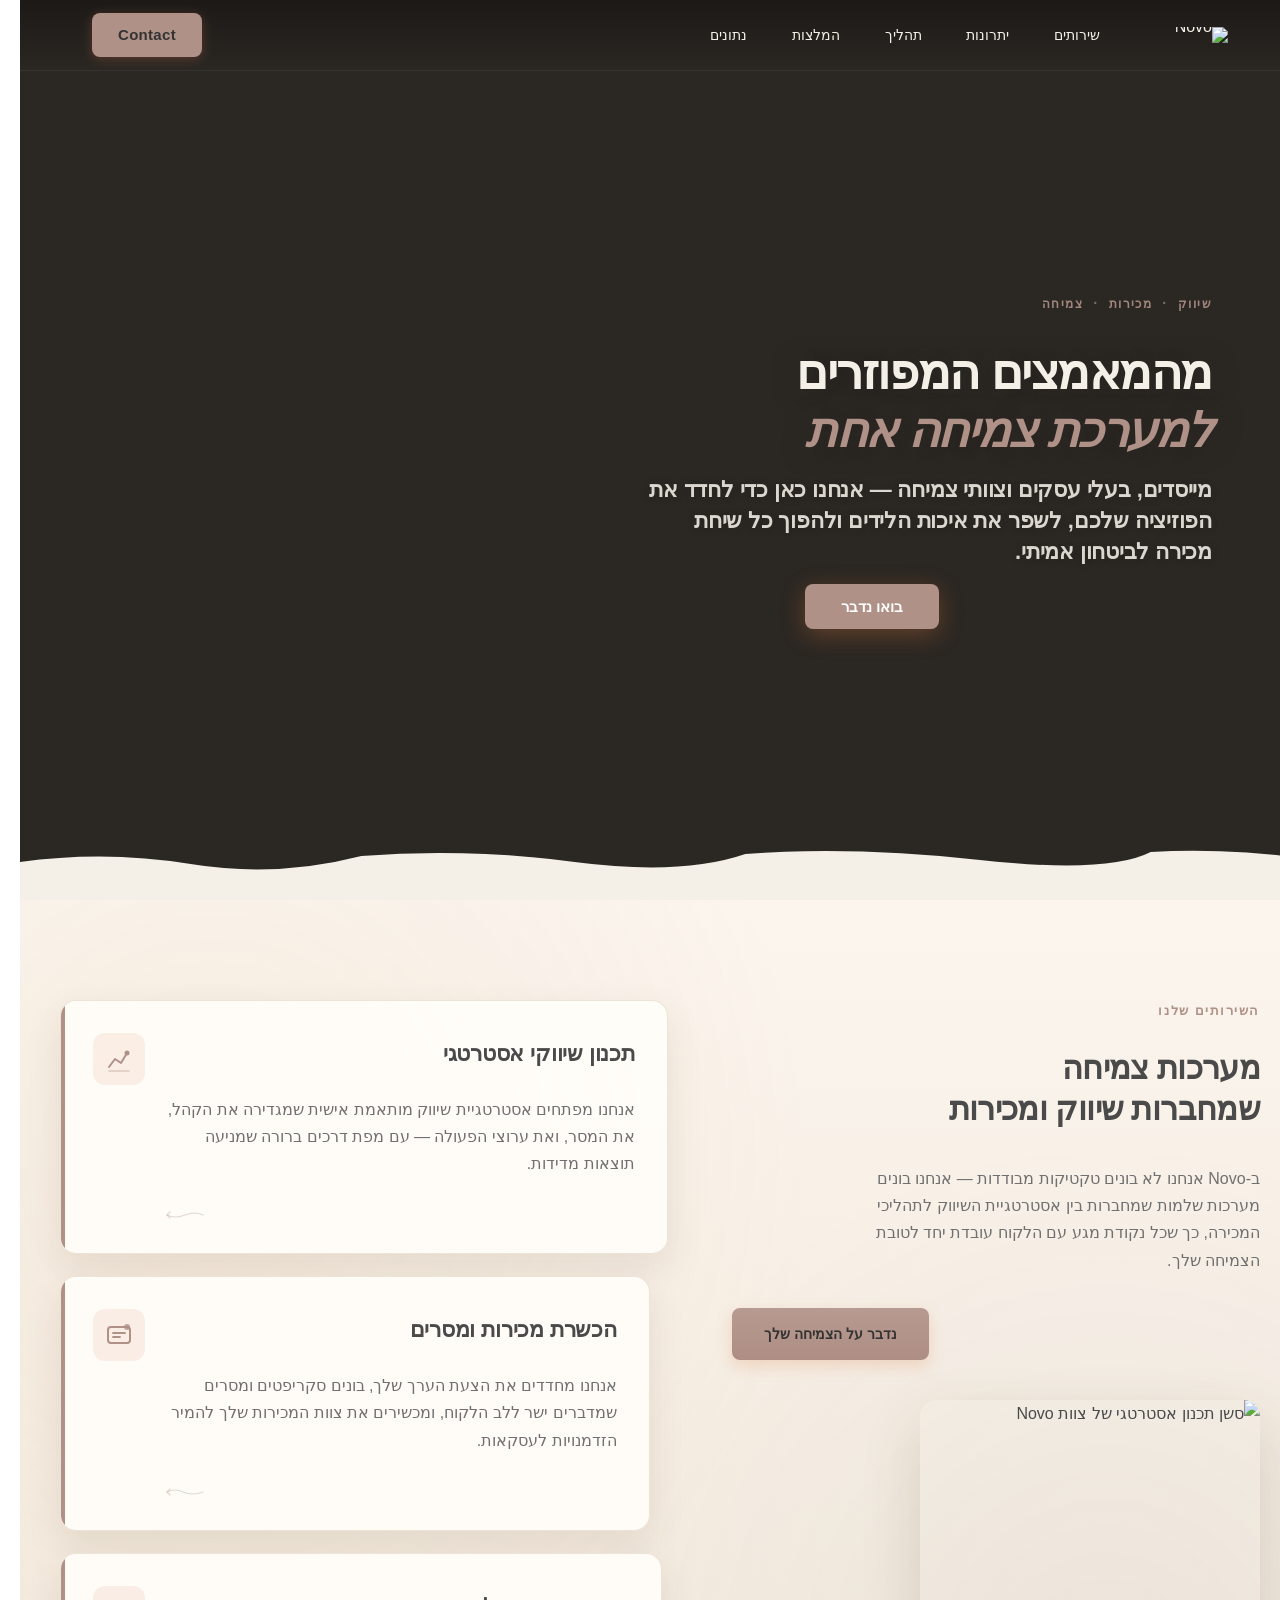
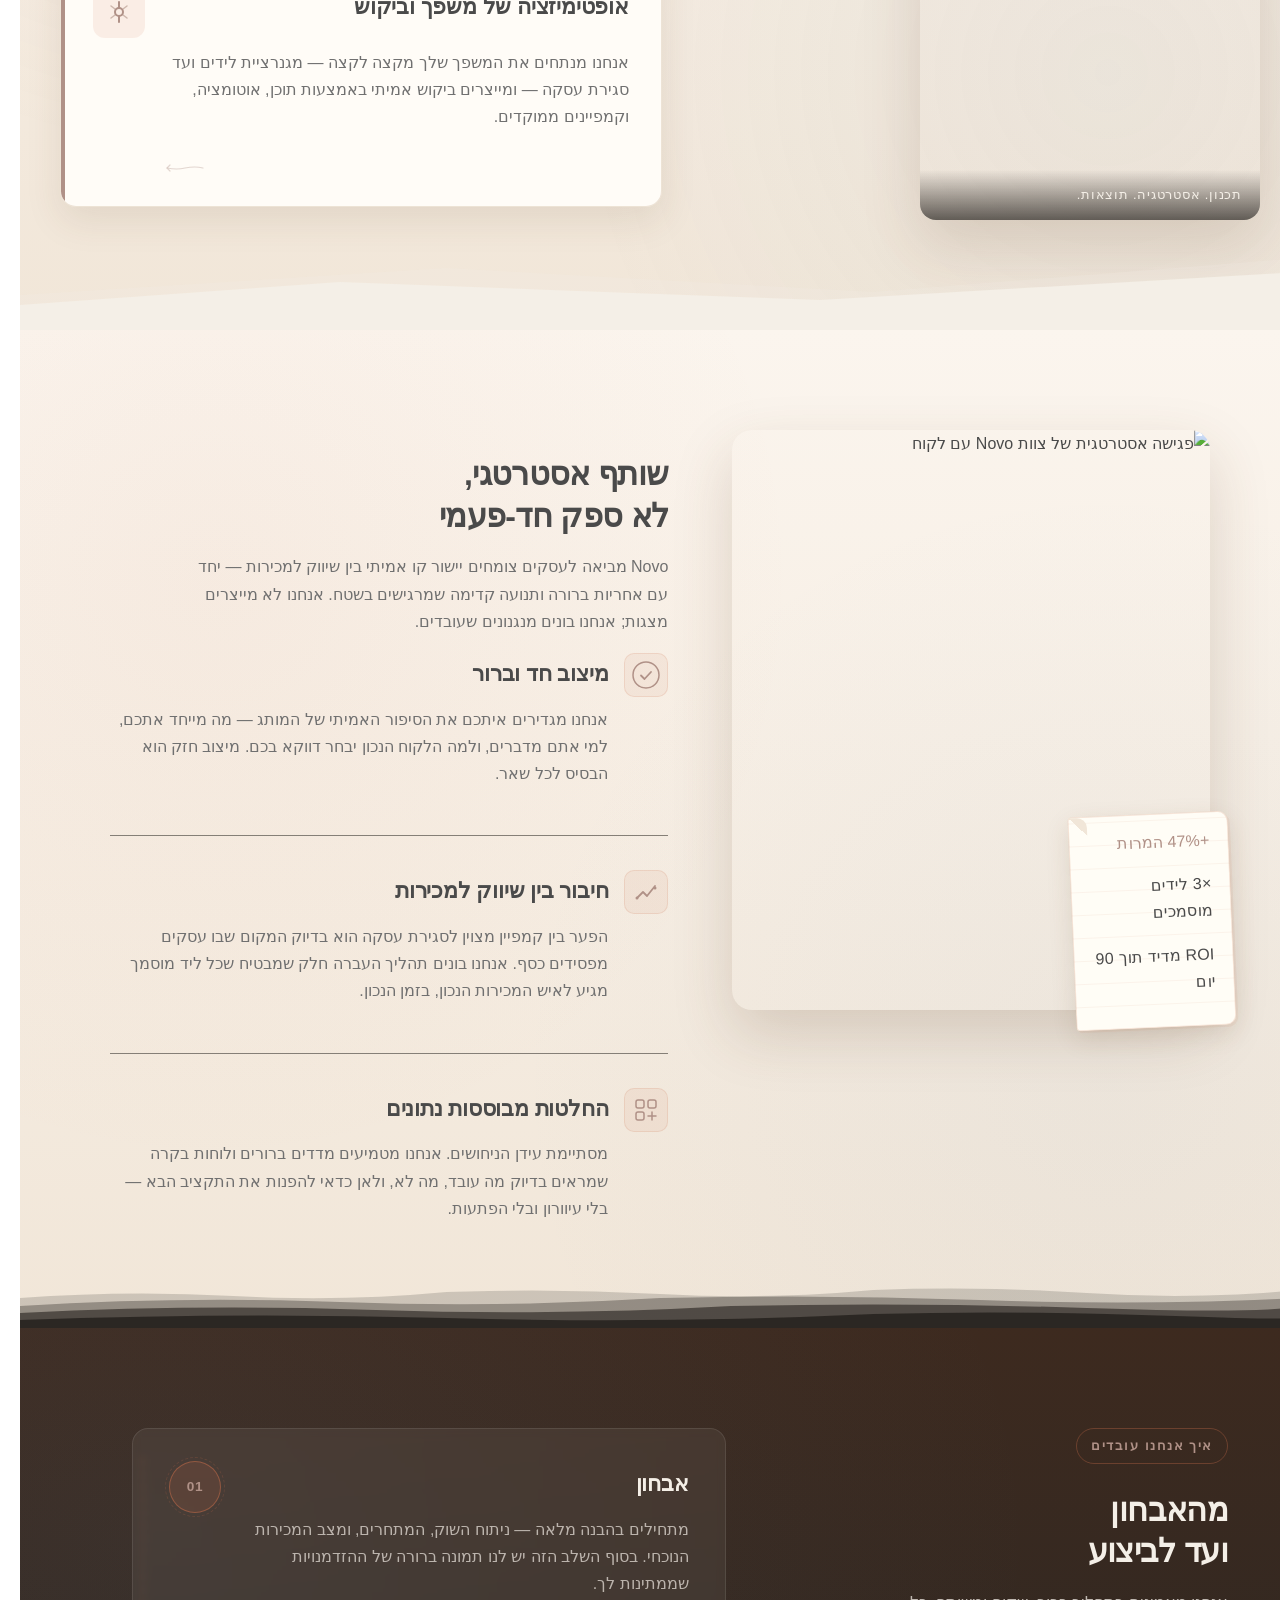
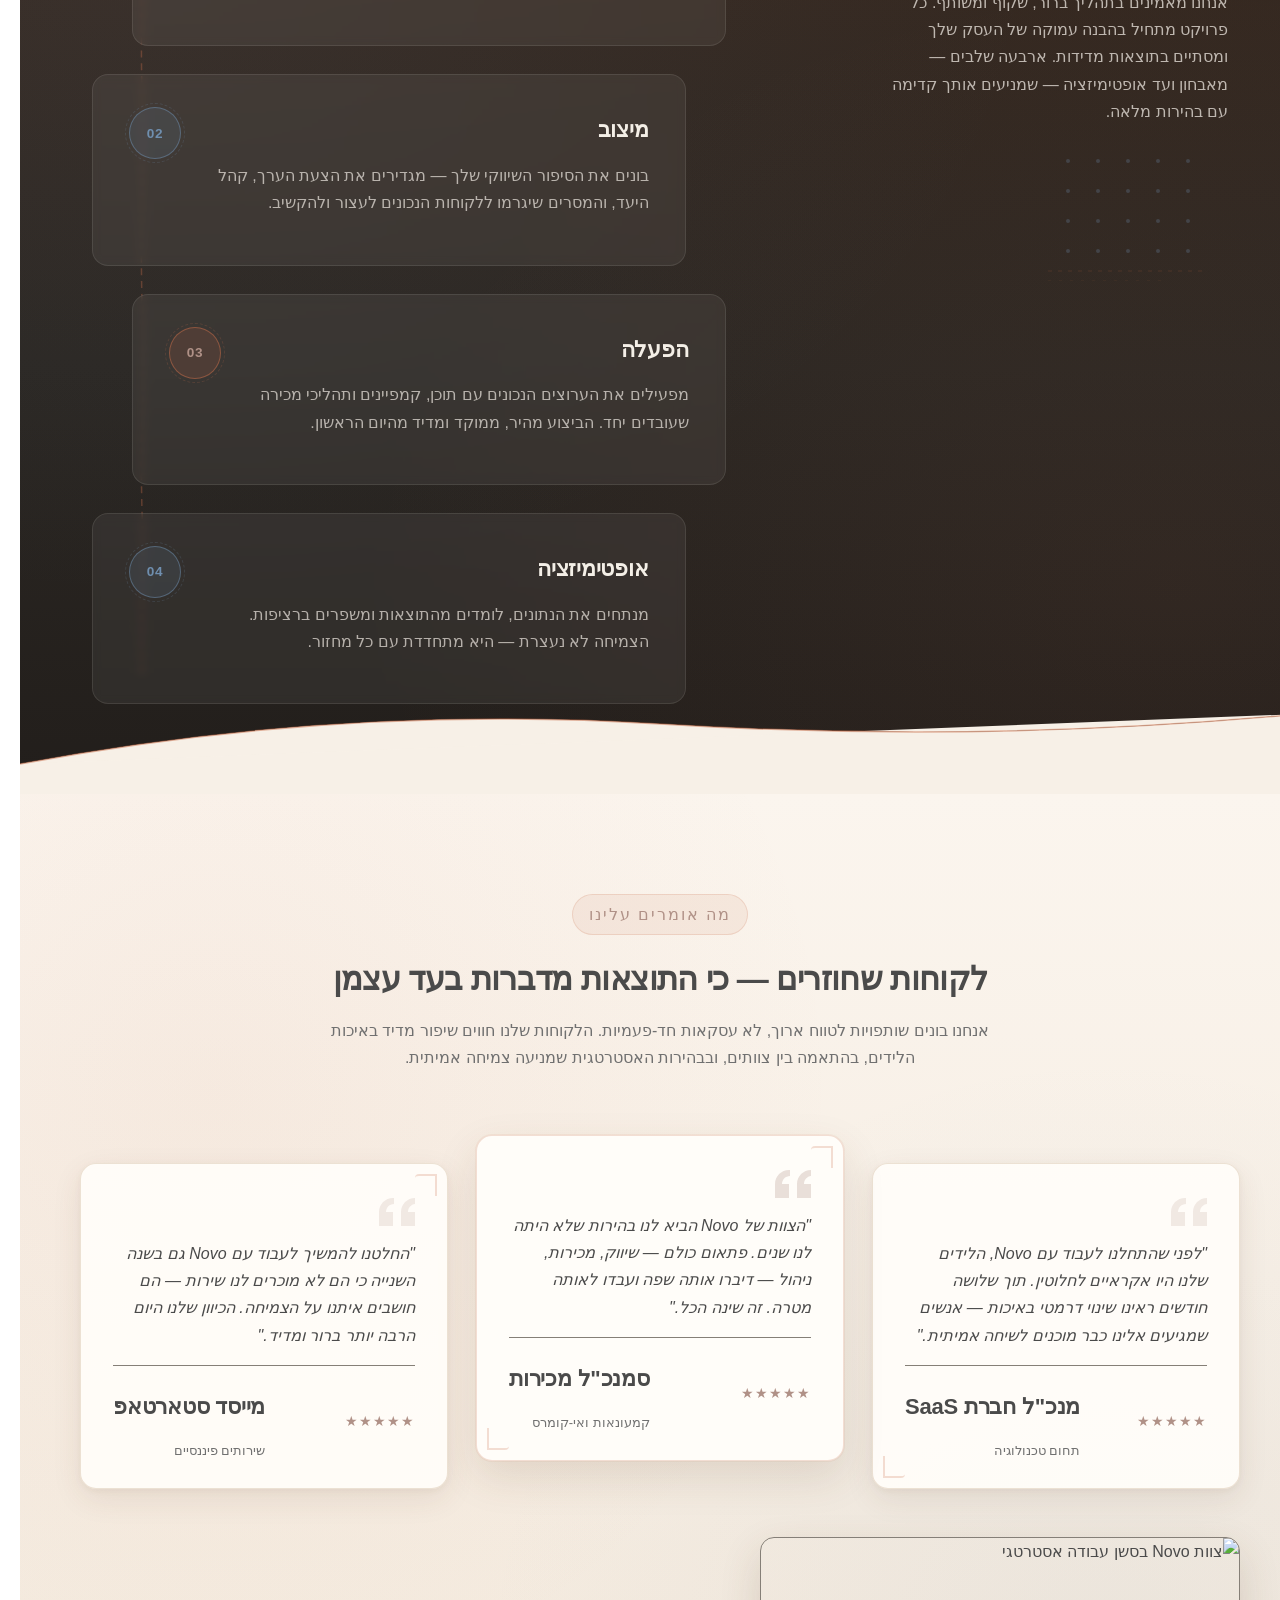
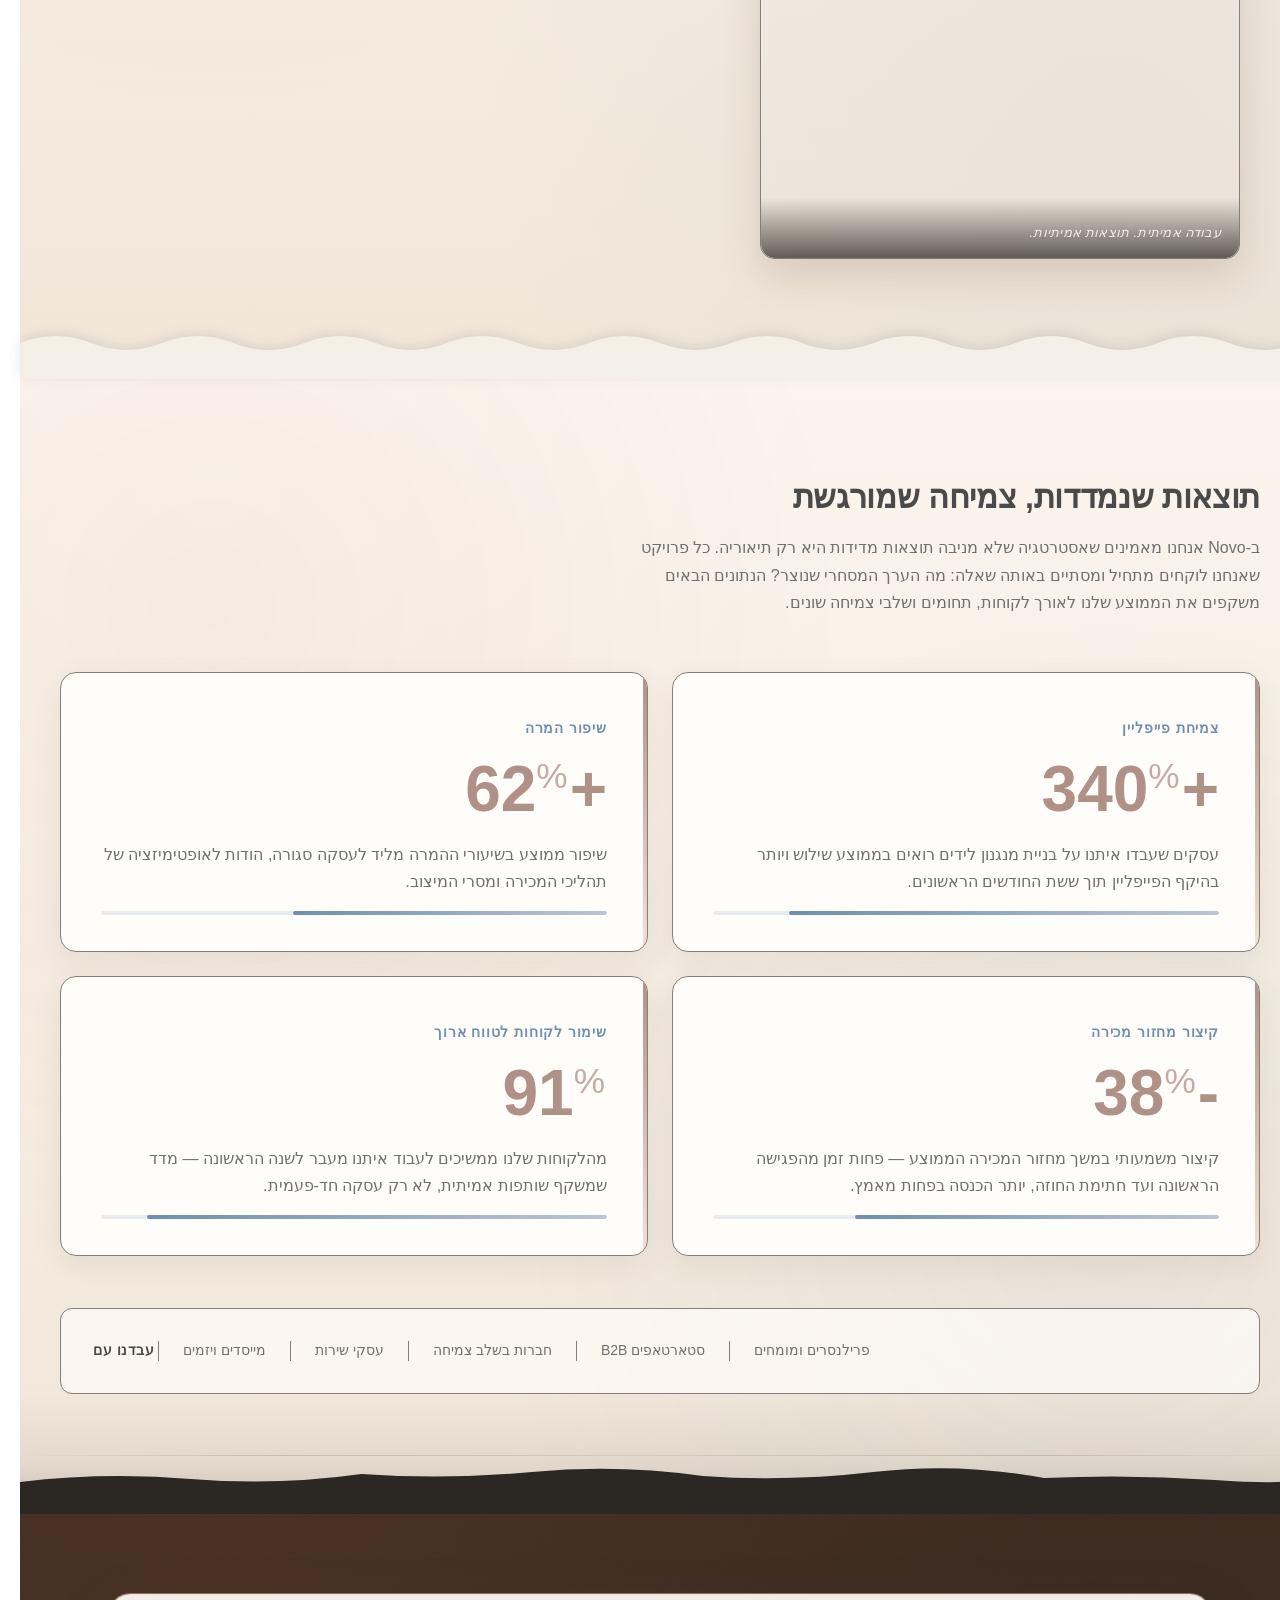
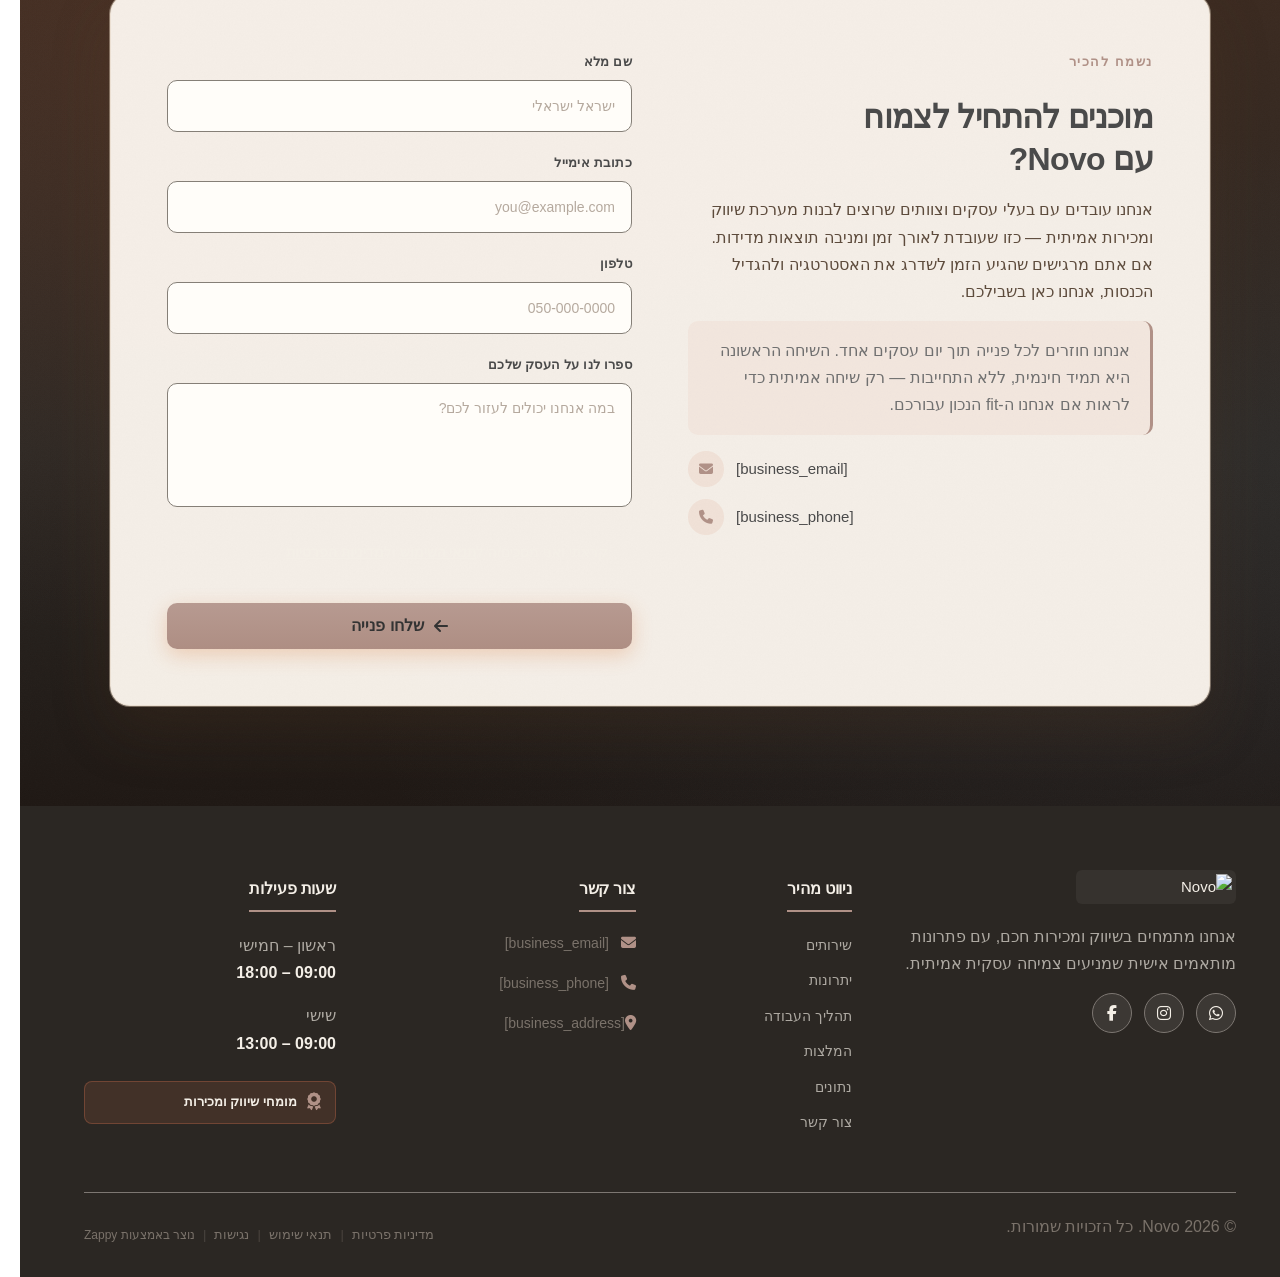
==== commit d2dbceeb: "Background sync: Progressive GitHub Sync" ====
--- a/index.html
+++ b/index.html
@@ -559,16 +559,16 @@
 
   <nav class="navbar" dir="rtl">
   <button class="mobile-toggle" id="mobileToggle" aria-label="Menu">
-    <svg class="hamburger-icon" width="24" height="24" viewBox="0 0 24 24" fill="none">
+    <svg class="hamburger-icon" width="24" height="24" viewbox="0 0 24 24" fill="none">
       <path d="M3 12h18M3 6h18M3 18h18" stroke="currentColor" stroke-width="2" stroke-linecap="round"></path>
     </svg>
-    <svg class="close-icon" width="24" height="24" viewBox="0 0 24 24" fill="none" style="display: none;">
+    <svg class="close-icon" width="24" height="24" viewbox="0 0 24 24" fill="none" style="display: none;">
       <path d="M18 6L6 18M6 6l12 12" stroke="currentColor" stroke-width="2" stroke-linecap="round"></path>
     </svg>
   </button>
 
   <button class="phone-header-btn" data-phone="" aria-label="Call">
-    <svg width="20" height="20" viewBox="0 0 24 24" fill="currentColor">
+    <svg width="20" height="20" viewbox="0 0 24 24" fill="currentColor">
       <path d="M22 16.92v3a2 2 0 0 1-2.18 2 19.79 19.79 0 0 1-8.63-3.07 19.5 19.5 0 0 1-6-6 19.79 19.79 0 0 1-3.07-8.67A2 2 0 0 1 4.11 2h3a2 2 0 0 1 2 1.72 12.84 12.84 0 0 0 .7 2.81 2 2 0 0 1-.45 2.11L8.09 9.91a16 16 0 0 0 6 6l1.27-1.27a2 2 0 0 1 2.11-.45 12.84 12.84 0 0 0 2.81.7A2 2 0 0 1 22 16.92z"></path>
     </svg>
   </button>
@@ -1017,7 +1017,7 @@
 </script>
   
   <main>
-    <section class="index-hero-section" data-layout-spec="בית-hero" dir="rtl" data-hero-type="fullscreen-card" data-zappy-section="true" id="hero">
+    <section class="index-hero-section" data-layout-spec="בית-hero" dir="rtl" data-hero-type="fullscreen-card" data-zappy-section="true" style="opacity: 1;" id="zappy-section-0">
   <div class="index-hero-bg-wrapper">
     <div class="index-hero-bg" style="background-image: url('assets/site-index-hero-image-1.webp'); background-size: cover; background-position: center; width: 100%; height: 100%;"></div>
     <div class="index-hero-scrim"></div>
@@ -1037,15 +1037,15 @@
 
       <h3 class="index-hero-h3">מייסדים, בעלי עסקים וצוותי צמיחה — אנחנו כאן כדי לחדד את הפוזיציה שלכם, לשפר את איכות הלידים ולהפוך כל שיחת מכירה לביטחון אמיתי.</h3>
 
-      <div class="index-hero-ctas">
-        <a href="#contact" class="index-hero-btn-primary">בואו נדבר</a>
+      <div class="index-hero-ctas" style="text-align: center !important; display: flex !important; justify-content: center !important; align-items: flex-start !important; width: 100% !important;">
+        <a href="#contact" class="index-hero-btn-primary btn btn-primary" data-element-type="button" data-element-id="btn-1774513350646-tv0dncgs0" data-native-element="true" style="border-color: rgb(176, 145, 135) !important; color: var(--light-text, #ffffff) !important; background-color: rgb(176, 145, 135) !important; background-image: none !important;" data-text-color="light">בואו נדבר</a>
         
       </div>
     </div>
   </div>
 
   <div class="index-hero-divider-wrapper">
-    <svg data-no-icon-edit="true" aria-hidden="true" viewBox="0 0 1200 80" preserveAspectRatio="none" xmlns="http://www.w3.org/2000/svg">
+    <svg data-no-icon-edit="true" aria-hidden="true" viewbox="0 0 1200 80" preserveaspectratio="none" xmlns="http://www.w3.org/2000/svg">
       <path d="M0,80 L0,42 Q80,30 160,44 T320,36 Q420,28 520,42 T680,34 Q780,26 900,40 T1060,32 Q1130,28 1200,38 L1200,80 Z" fill="#F4EFE7"></path>
     </svg>
   </div>
@@ -1076,7 +1076,7 @@
       <!-- Card 1 -->
       <article class="index-services-card index-services-card--1">
         <div class="index-services-card-icon">
-          <svg data-element-type="icon" data-icon-type="svg" width="28" height="28" viewBox="0 0 28 28" fill="none" xmlns="http://www.w3.org/2000/svg" aria-hidden="true">
+          <svg data-element-type="icon" data-icon-type="svg" width="28" height="28" viewbox="0 0 28 28" fill="none" xmlns="http://www.w3.org/2000/svg" aria-hidden="true">
             <path d="M4 22 L10 14 L16 18 L22 8" stroke="currentColor" stroke-width="2" stroke-linecap="round" stroke-linejoin="round"></path>
             <circle cx="22" cy="8" r="2.5" fill="currentColor"></circle>
             <path d="M4 26 H24" stroke="currentColor" stroke-width="1.5" stroke-linecap="round" opacity="0.4"></path>
@@ -1086,7 +1086,7 @@
           <h3 class="index-services-card-title">תכנון שיווקי אסטרטגי</h3>
           <p class="index-services-card-desc">אנחנו מפתחים אסטרטגיית שיווק מותאמת אישית שמגדירה את הקהל, את המסר, ואת ערוצי הפעולה — עם מפת דרכים ברורה שמניעה תוצאות מדידות.</p>
           <div class="index-services-card-arrow">
-            <svg data-element-type="icon" data-icon-type="svg" width="40" height="16" viewBox="0 0 40 16" fill="none" xmlns="http://www.w3.org/2000/svg" aria-hidden="true">
+            <svg data-element-type="icon" data-icon-type="svg" width="40" height="16" viewbox="0 0 40 16" fill="none" xmlns="http://www.w3.org/2000/svg" aria-hidden="true">
               <path d="M38 8 Q30 4 20 8 Q10 12 2 8" stroke="currentColor" stroke-width="1.2" stroke-linecap="round" fill="none" opacity="0.5"></path>
               <path d="M5 5 L2 8 L5 11" stroke="currentColor" stroke-width="1.2" stroke-linecap="round" stroke-linejoin="round" fill="none" opacity="0.5"></path>
             </svg>
@@ -1097,7 +1097,7 @@
       <!-- Card 2 -->
       <article class="index-services-card index-services-card--2">
         <div class="index-services-card-icon">
-          <svg data-element-type="icon" data-icon-type="svg" width="28" height="28" viewBox="0 0 28 28" fill="none" xmlns="http://www.w3.org/2000/svg" aria-hidden="true">
+          <svg data-element-type="icon" data-icon-type="svg" width="28" height="28" viewbox="0 0 28 28" fill="none" xmlns="http://www.w3.org/2000/svg" aria-hidden="true">
             <rect x="3" y="6" width="22" height="16" rx="3" stroke="currentColor" stroke-width="2"></rect>
             <path d="M8 12 H20 M8 16 H15" stroke="currentColor" stroke-width="1.8" stroke-linecap="round"></path>
             <circle cx="22" cy="6" r="3" fill="currentColor" opacity="0.8"></circle>
@@ -1107,7 +1107,7 @@
           <h3 class="index-services-card-title">הכשרת מכירות ומסרים</h3>
           <p class="index-services-card-desc">אנחנו מחדדים את הצעת הערך שלך, בונים סקריפטים ומסרים שמדברים ישר ללב הלקוח, ומכשירים את צוות המכירות שלך להמיר הזדמנויות לעסקאות.</p>
           <div class="index-services-card-arrow">
-            <svg data-element-type="icon" data-icon-type="svg" width="40" height="16" viewBox="0 0 40 16" fill="none" xmlns="http://www.w3.org/2000/svg" aria-hidden="true">
+            <svg data-element-type="icon" data-icon-type="svg" width="40" height="16" viewbox="0 0 40 16" fill="none" xmlns="http://www.w3.org/2000/svg" aria-hidden="true">
               <path d="M38 8 Q28 12 18 8 Q10 4 2 8" stroke="currentColor" stroke-width="1.2" stroke-linecap="round" fill="none" opacity="0.5"></path>
               <path d="M5 5 L2 8 L5 11" stroke="currentColor" stroke-width="1.2" stroke-linecap="round" stroke-linejoin="round" fill="none" opacity="0.5"></path>
             </svg>
@@ -1118,7 +1118,7 @@
       <!-- Card 3 -->
       <article class="index-services-card index-services-card--3">
         <div class="index-services-card-icon">
-          <svg data-element-type="icon" data-icon-type="svg" width="28" height="28" viewBox="0 0 28 28" fill="none" xmlns="http://www.w3.org/2000/svg" aria-hidden="true">
+          <svg data-element-type="icon" data-icon-type="svg" width="28" height="28" viewbox="0 0 28 28" fill="none" xmlns="http://www.w3.org/2000/svg" aria-hidden="true">
             <path d="M14 4 L14 10 M14 18 L14 24" stroke="currentColor" stroke-width="2" stroke-linecap="round"></path>
             <circle cx="14" cy="14" r="4" stroke="currentColor" stroke-width="2"></circle>
             <path d="M6 8 L10 11 M18 17 L22 20" stroke="currentColor" stroke-width="1.5" stroke-linecap="round" opacity="0.6"></path>
@@ -1129,7 +1129,7 @@
           <h3 class="index-services-card-title">אופטימיזציה של משפך וביקוש</h3>
           <p class="index-services-card-desc">אנחנו מנתחים את המשפך שלך מקצה לקצה — מגנרציית לידים ועד סגירת עסקה — ומייצרים ביקוש אמיתי באמצעות תוכן, אוטומציה, וקמפיינים ממוקדים.</p>
           <div class="index-services-card-arrow">
-            <svg data-element-type="icon" data-icon-type="svg" width="40" height="16" viewBox="0 0 40 16" fill="none" xmlns="http://www.w3.org/2000/svg" aria-hidden="true">
+            <svg data-element-type="icon" data-icon-type="svg" width="40" height="16" viewbox="0 0 40 16" fill="none" xmlns="http://www.w3.org/2000/svg" aria-hidden="true">
               <path d="M38 8 Q30 6 20 8 Q12 10 2 8" stroke="currentColor" stroke-width="1.2" stroke-linecap="round" fill="none" opacity="0.5"></path>
               <path d="M5 5 L2 8 L5 11" stroke="currentColor" stroke-width="1.2" stroke-linecap="round" stroke-linejoin="round" fill="none" opacity="0.5"></path>
             </svg>
@@ -1142,7 +1142,7 @@
 
   <!-- Bottom divider: shallow diagonal paper-fold in dusty blue -->
   <div class="index-services-divider-wrapper">
-    <svg data-no-icon-edit="true" aria-hidden="true" viewBox="0 0 1440 90" preserveAspectRatio="none" xmlns="http://www.w3.org/2000/svg">
+    <svg data-no-icon-edit="true" aria-hidden="true" viewbox="0 0 1440 90" preserveaspectratio="none" xmlns="http://www.w3.org/2000/svg">
       <path d="M0,90 L0,55 L480,28 L960,52 L1440,18 L1440,90 Z" fill="#F4EFE7" opacity="0.18"></path>
       <path d="M0,90 L0,65 L360,42 L900,60 L1440,32 L1440,90 Z" fill="#F4EFE7"></path>
     </svg>
@@ -1176,7 +1176,7 @@
 
           <div class="index-benefits-item">
             <div class="index-benefits-item-icon">
-              <svg data-element-type="icon" data-icon-type="svg" width="28" height="28" viewBox="0 0 28 28" fill="none" xmlns="http://www.w3.org/2000/svg" aria-hidden="true">
+              <svg data-element-type="icon" data-icon-type="svg" width="28" height="28" viewbox="0 0 28 28" fill="none" xmlns="http://www.w3.org/2000/svg" aria-hidden="true">
                 <circle cx="14" cy="14" r="13" stroke="currentColor" stroke-width="1.5"></circle>
                 <path d="M9 14.5l3.5 3.5 6.5-7" stroke="currentColor" stroke-width="1.8" stroke-linecap="round" stroke-linejoin="round"></path>
               </svg>
@@ -1189,7 +1189,7 @@
 
           <div class="index-benefits-item">
             <div class="index-benefits-item-icon">
-              <svg data-element-type="icon" data-icon-type="svg" width="28" height="28" viewBox="0 0 28 28" fill="none" xmlns="http://www.w3.org/2000/svg" aria-hidden="true">
+              <svg data-element-type="icon" data-icon-type="svg" width="28" height="28" viewbox="0 0 28 28" fill="none" xmlns="http://www.w3.org/2000/svg" aria-hidden="true">
                 <path d="M5 20l6-6 4 4 8-10" stroke="currentColor" stroke-width="1.8" stroke-linecap="round" stroke-linejoin="round"></path>
                 <circle cx="5" cy="20" r="1.5" fill="currentColor"></circle>
                 <circle cx="23" cy="10" r="1.5" fill="currentColor"></circle>
@@ -1203,7 +1203,7 @@
 
           <div class="index-benefits-item">
             <div class="index-benefits-item-icon">
-              <svg data-element-type="icon" data-icon-type="svg" width="28" height="28" viewBox="0 0 28 28" fill="none" xmlns="http://www.w3.org/2000/svg" aria-hidden="true">
+              <svg data-element-type="icon" data-icon-type="svg" width="28" height="28" viewbox="0 0 28 28" fill="none" xmlns="http://www.w3.org/2000/svg" aria-hidden="true">
                 <rect x="4" y="4" width="8" height="8" rx="2" stroke="currentColor" stroke-width="1.5"></rect>
                 <rect x="16" y="4" width="8" height="8" rx="2" stroke="currentColor" stroke-width="1.5"></rect>
                 <rect x="4" y="16" width="8" height="8" rx="2" stroke="currentColor" stroke-width="1.5"></rect>
@@ -1224,7 +1224,7 @@
 
   <!-- Bottom divider: contour lines fading into dark -->
   <div class="index-benefits-divider-wrapper">
-    <svg data-no-icon-edit="true" aria-hidden="true" viewBox="0 0 1440 90" preserveAspectRatio="none" xmlns="http://www.w3.org/2000/svg">
+    <svg data-no-icon-edit="true" aria-hidden="true" viewbox="0 0 1440 90" preserveaspectratio="none" xmlns="http://www.w3.org/2000/svg">
       <path d="M0,90 L0,60 Q120,52 240,58 T480,54 Q600,50 720,56 T960,52 Q1080,48 1200,55 T1440,52 L1440,90 Z" fill="#2B2723" opacity="0.18"></path>
       <path d="M0,90 L0,68 Q180,58 360,64 T720,60 Q900,56 1080,62 T1440,60 L1440,90 Z" fill="#2B2723" opacity="0.35"></path>
       <path d="M0,90 L0,75 Q200,66 400,72 T800,68 Q1000,64 1200,70 T1440,68 L1440,90 Z" fill="#2B2723" opacity="0.65"></path>
@@ -1242,7 +1242,7 @@
       <h2 class="process-heading">מהאבחון<br>ועד לביצוע</h2>
       <p class="process-description">אנחנו מאמינים בתהליך ברור, שקוף ומשותף. כל פרויקט מתחיל בהבנה עמוקה של העסק שלך ומסתיים בתוצאות מדידות. ארבעה שלבים — מאבחון ועד אופטימיזציה — שמניעים אותך קדימה עם בהירות מלאה.</p>
       <div class="process-decorative-marks" aria-hidden="true">
-        <svg data-no-icon-edit="true" aria-hidden="true" width="180" height="140" viewBox="0 0 180 140" fill="none" xmlns="http://www.w3.org/2000/svg">
+        <svg data-no-icon-edit="true" aria-hidden="true" width="180" height="140" viewbox="0 0 180 140" fill="none" xmlns="http://www.w3.org/2000/svg">
           <circle cx="20" cy="20" r="2" fill="rgba(111,143,175,0.3)"></circle>
           <circle cx="50" cy="20" r="2" fill="rgba(111,143,175,0.3)"></circle>
           <circle cx="80" cy="20" r="2" fill="rgba(111,143,175,0.3)"></circle>
@@ -1273,7 +1273,7 @@
     <div class="process-steps-column">
       <!-- Connecting line -->
       <div class="process-line-wrapper" aria-hidden="true">
-        <svg data-no-icon-edit="true" aria-hidden="true" class="process-connector-line" viewBox="0 0 40 700" fill="none" xmlns="http://www.w3.org/2000/svg" preserveAspectRatio="none">
+        <svg data-no-icon-edit="true" aria-hidden="true" class="process-connector-line" viewbox="0 0 40 700" fill="none" xmlns="http://www.w3.org/2000/svg" preserveaspectratio="none">
           <path d="M20,0 C22,80 18,140 20,200 C22,260 18,320 20,380 C22,440 18,500 20,560 C22,620 18,680 20,700" stroke="rgba(201,110,75,0.35)" stroke-width="1.5" stroke-dasharray="6 5" fill="none"></path>
         </svg>
       </div>
@@ -1326,7 +1326,7 @@
 
   <!-- Bottom Divider: Rising arc with terracotta keyline -->
   <div class="process-divider-wrapper">
-    <svg data-no-icon-edit="true" aria-hidden="true" viewBox="0 0 1440 90" preserveAspectRatio="none" xmlns="http://www.w3.org/2000/svg">
+    <svg data-no-icon-edit="true" aria-hidden="true" viewbox="0 0 1440 90" preserveaspectratio="none" xmlns="http://www.w3.org/2000/svg">
       <path d="M0,90 L0,60 Q360,0 720,20 Q1080,40 1440,10 L1440,90 Z" fill="#F7F0E7"></path>
       <path d="M0,60 Q360,0 720,20 Q1080,40 1440,10" stroke="rgba(201,110,75,0.5)" stroke-width="1.5" fill="#F7F0E7"></path>
     </svg>
@@ -1349,7 +1349,7 @@
       <!-- Card 1 -->
       <article class="index-testimonials-card index-testimonials-card--outer">
         <div class="index-testimonials-quote-mark" aria-hidden="true">
-          <svg data-no-icon-edit="true" aria-hidden="true" width="36" height="28" viewBox="0 0 36 28" fill="none" xmlns="http://www.w3.org/2000/svg">
+          <svg data-no-icon-edit="true" aria-hidden="true" width="36" height="28" viewbox="0 0 36 28" fill="none" xmlns="http://www.w3.org/2000/svg">
             <path d="M14 0C6.268 0 0 6.268 0 14v14h14V14H7C7 9.582 10.582 6 15 6V0h-1zm22 0C28.268 0 22 6.268 22 14v14h14V14h-7c0-4.418 3.582-8 8-8V0h-1z" fill="#B09187" opacity="0.18"></path>
           </svg>
         </div>
@@ -1369,7 +1369,7 @@
       <!-- Card 2 (center, elevated) -->
       <article class="index-testimonials-card index-testimonials-card--center">
         <div class="index-testimonials-quote-mark" aria-hidden="true">
-          <svg data-no-icon-edit="true" aria-hidden="true" width="36" height="28" viewBox="0 0 36 28" fill="none" xmlns="http://www.w3.org/2000/svg">
+          <svg data-no-icon-edit="true" aria-hidden="true" width="36" height="28" viewbox="0 0 36 28" fill="none" xmlns="http://www.w3.org/2000/svg">
             <path d="M14 0C6.268 0 0 6.268 0 14v14h14V14H7C7 9.582 10.582 6 15 6V0h-1zm22 0C28.268 0 22 6.268 22 14v14h14V14h-7c0-4.418 3.582-8 8-8V0h-1z" fill="#B09187" opacity="0.28"></path>
           </svg>
         </div>
@@ -1390,7 +1390,7 @@
       <!-- Card 3 -->
       <article class="index-testimonials-card index-testimonials-card--outer">
         <div class="index-testimonials-quote-mark" aria-hidden="true">
-          <svg data-no-icon-edit="true" aria-hidden="true" width="36" height="28" viewBox="0 0 36 28" fill="none" xmlns="http://www.w3.org/2000/svg">
+          <svg data-no-icon-edit="true" aria-hidden="true" width="36" height="28" viewbox="0 0 36 28" fill="none" xmlns="http://www.w3.org/2000/svg">
             <path d="M14 0C6.268 0 0 6.268 0 14v14h14V14H7C7 9.582 10.582 6 15 6V0h-1zm22 0C28.268 0 22 6.268 22 14v14h14V14h-7c0-4.418 3.582-8 8-8V0h-1z" fill="#B09187" opacity="0.18"></path>
           </svg>
         </div>
@@ -1423,7 +1423,7 @@
 
   <!-- Bottom Scalloped Divider -->
   <div class="index-testimonials-divider-wrapper">
-    <svg data-no-icon-edit="true" aria-hidden="true" viewBox="0 0 1440 72" preserveAspectRatio="none" xmlns="http://www.w3.org/2000/svg">
+    <svg data-no-icon-edit="true" aria-hidden="true" viewbox="0 0 1440 72" preserveaspectratio="none" xmlns="http://www.w3.org/2000/svg">
       <path d="M0,72 L0,36 Q40,22 80,36 Q120,50 160,36 Q200,22 240,36 Q280,50 320,36 Q360,22 400,36 Q440,50 480,36 Q520,22 560,36 Q600,50 640,36 Q680,22 720,36 Q760,50 800,36 Q840,22 880,36 Q920,50 960,36 Q1000,22 1040,36 Q1080,50 1120,36 Q1160,22 1200,36 Q1240,50 1280,36 Q1320,22 1360,36 Q1400,50 1440,36 L1440,72 Z" fill="#F4EFE7"></path>
     </svg>
   </div>
@@ -1501,7 +1501,7 @@
   <div class="stats-divider-wrapper">
     <div class="stats-divider-gradient"></div>
     <div class="stats-divider-line"></div>
-    <svg data-no-icon-edit="true" aria-hidden="true" viewBox="0 0 1200 60" preserveAspectRatio="none" xmlns="http://www.w3.org/2000/svg">
+    <svg data-no-icon-edit="true" aria-hidden="true" viewbox="0 0 1200 60" preserveaspectratio="none" xmlns="http://www.w3.org/2000/svg">
       <path d="M0,60 L0,28 Q80,18 160,25 T320,20 Q400,26 480,18 T640,22 Q720,28 800,18 T960,24 Q1040,20 1120,26 T1200,22 L1200,60 Z" fill="#2B2723"></path>
     </svg>
   </div>
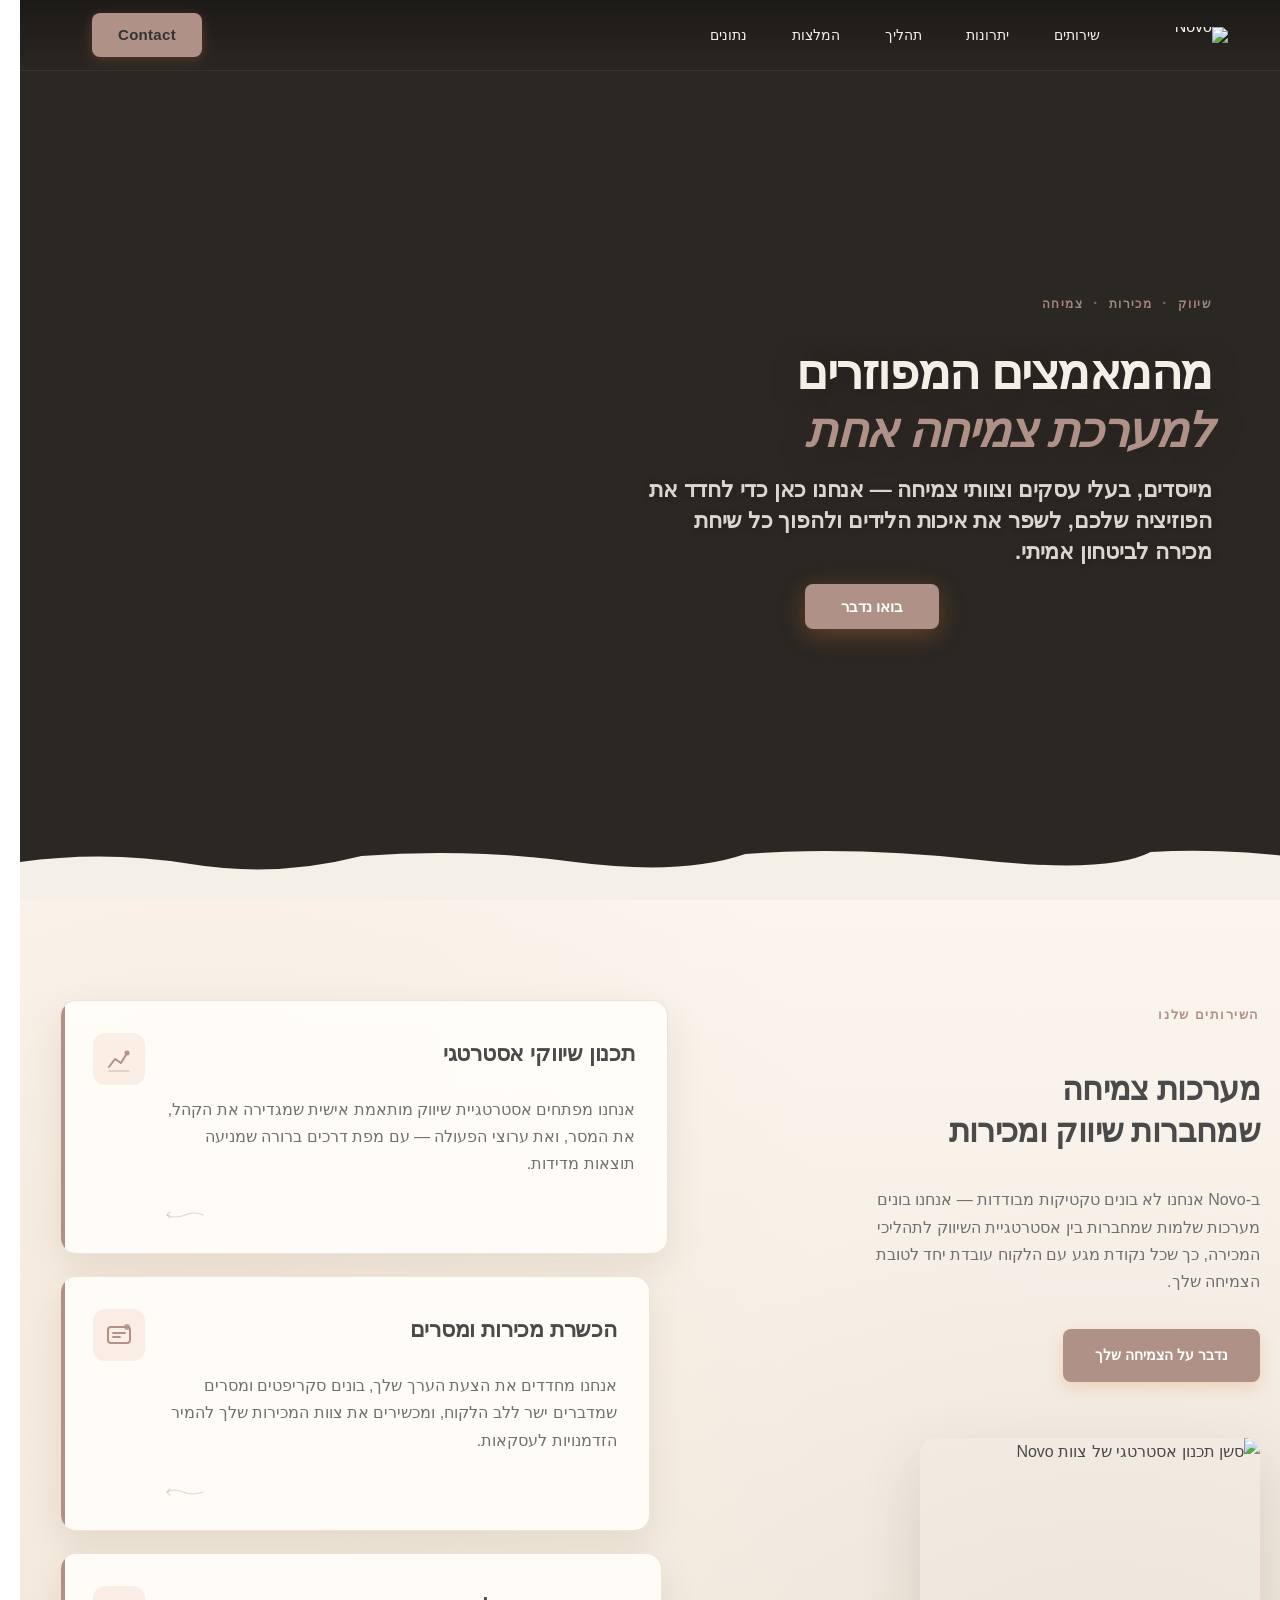
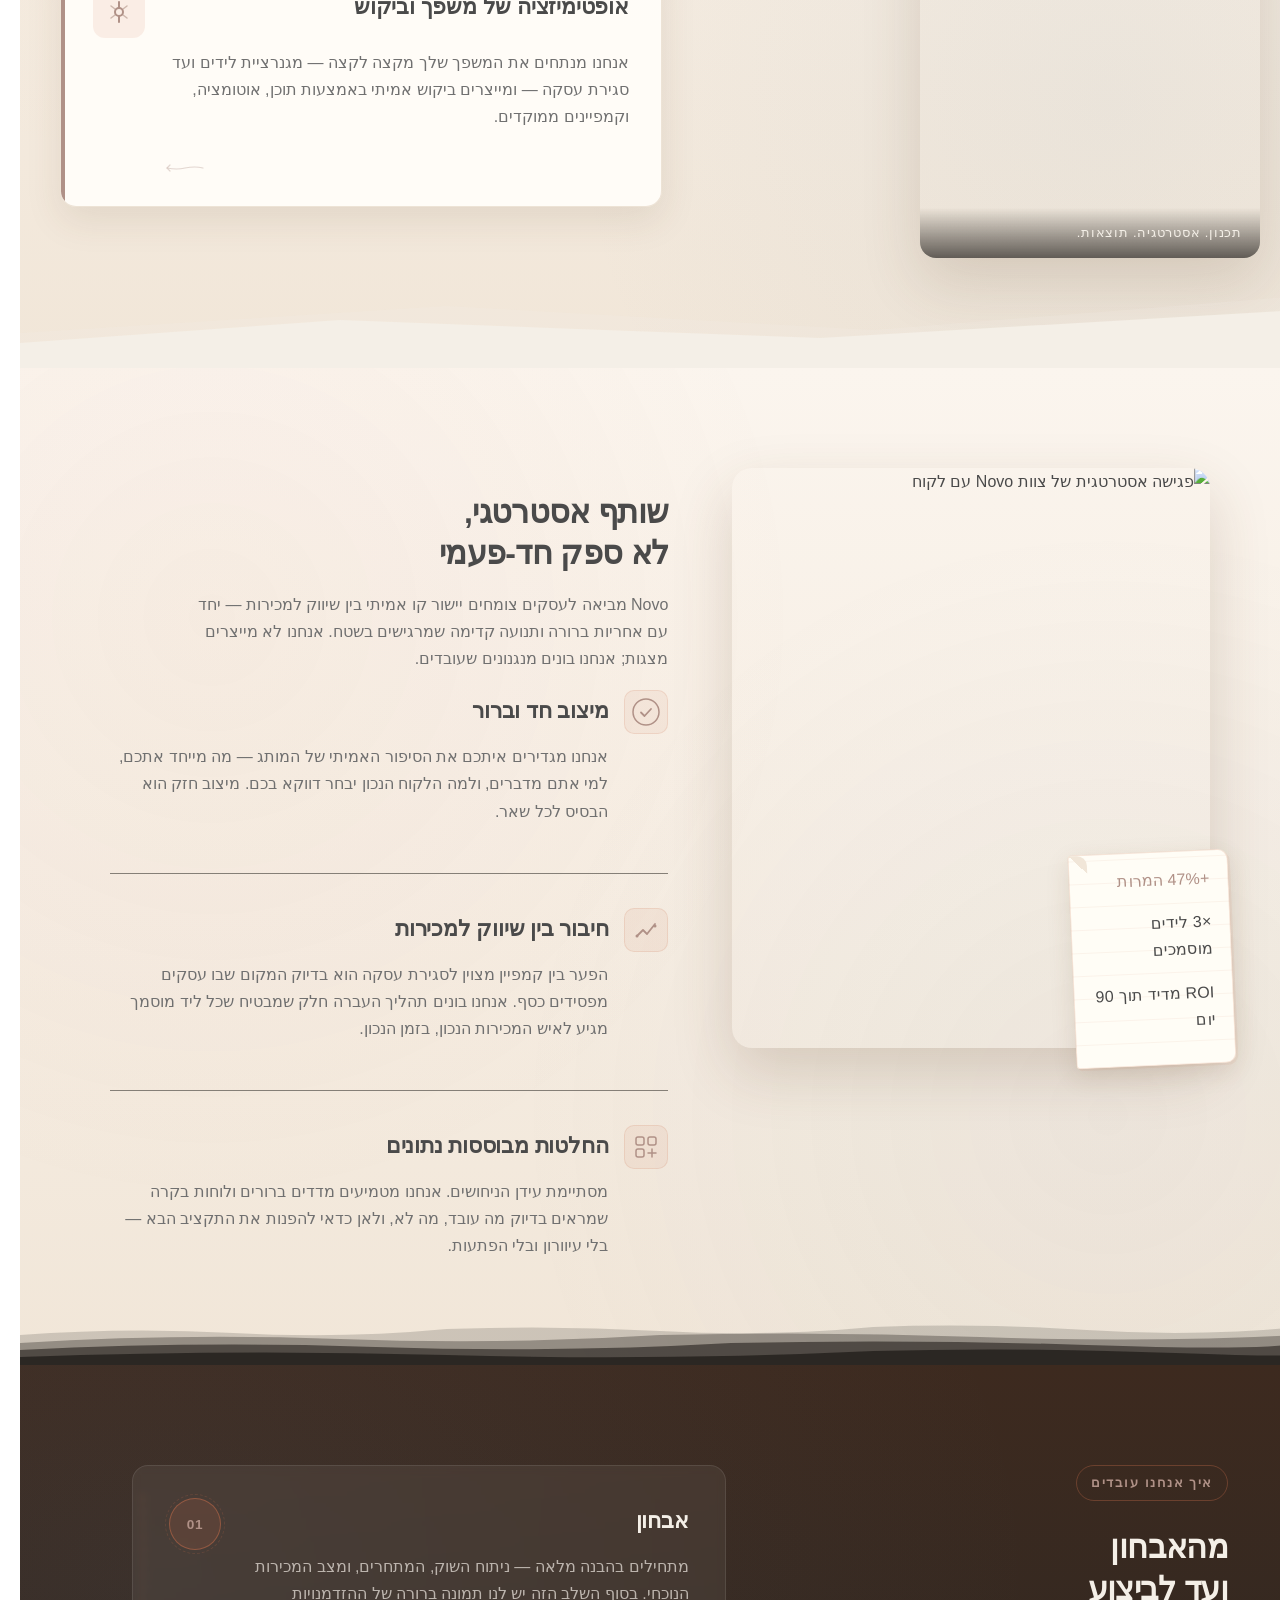
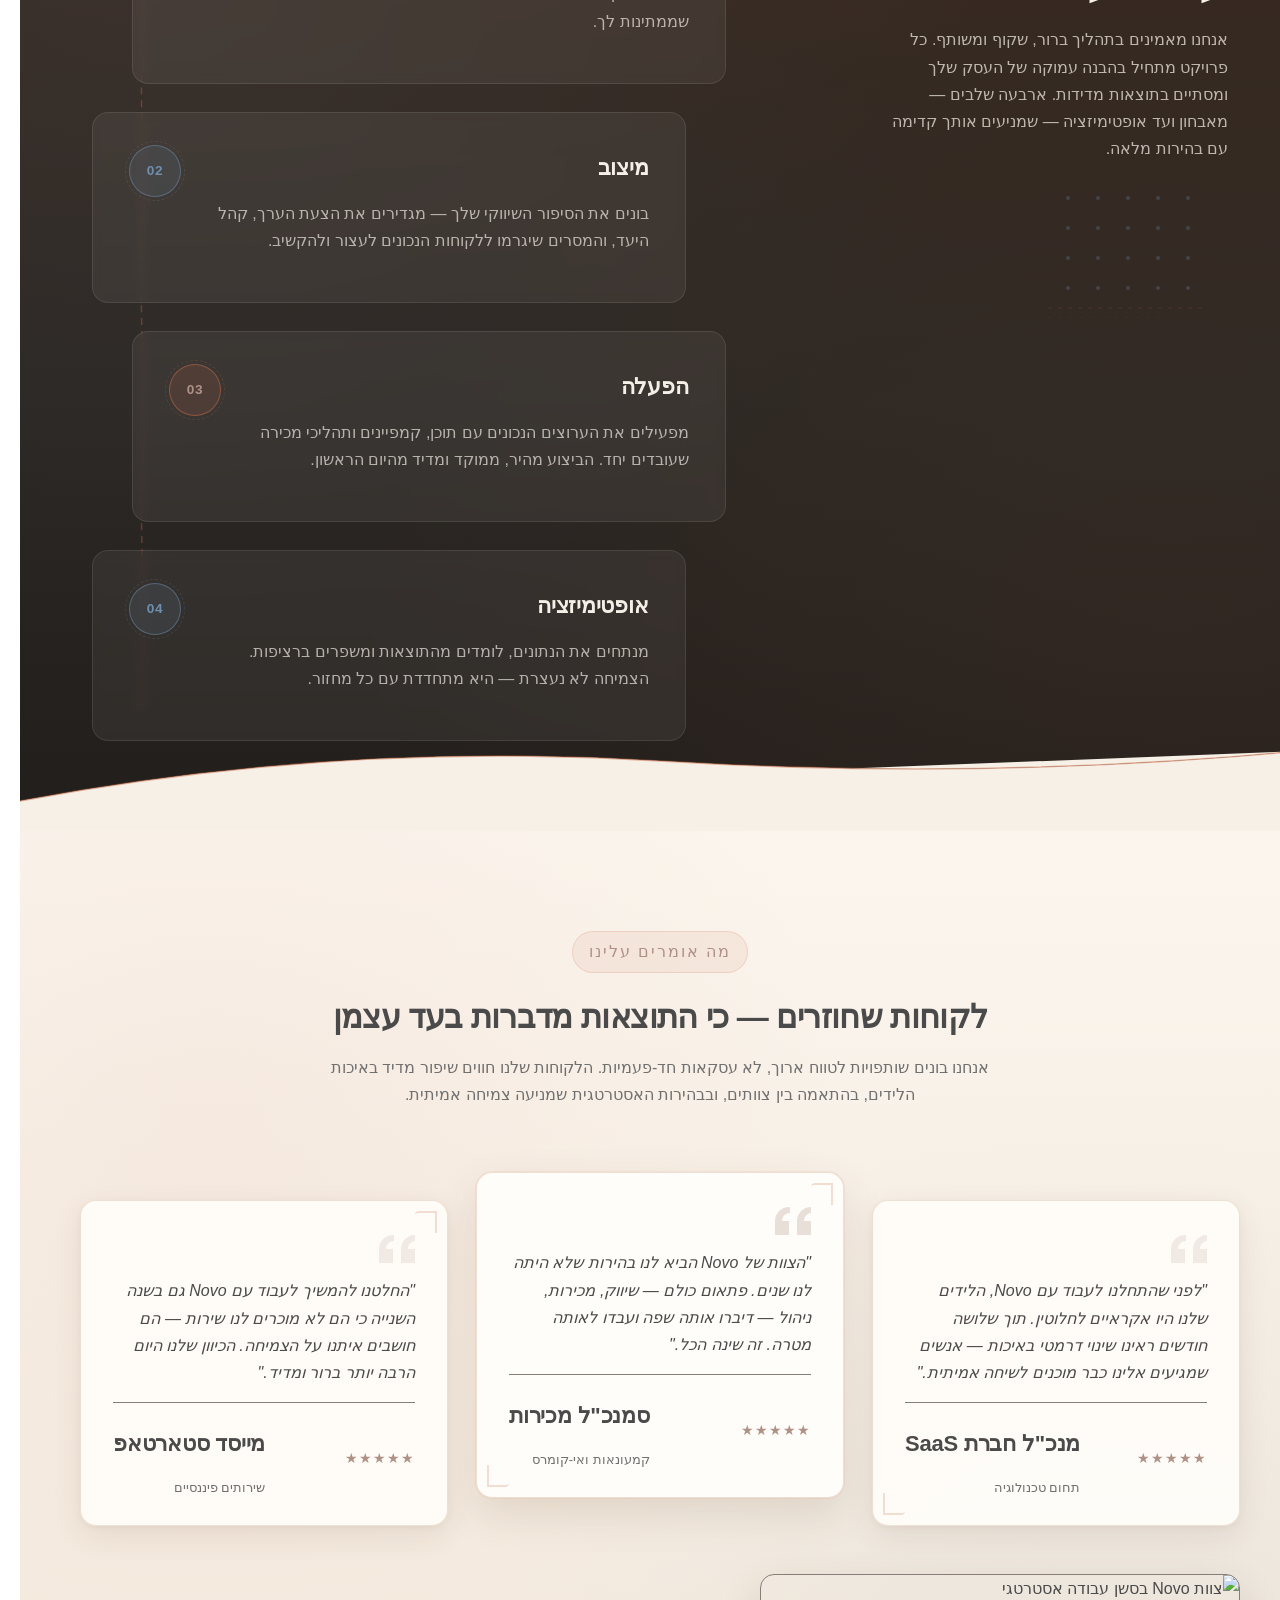
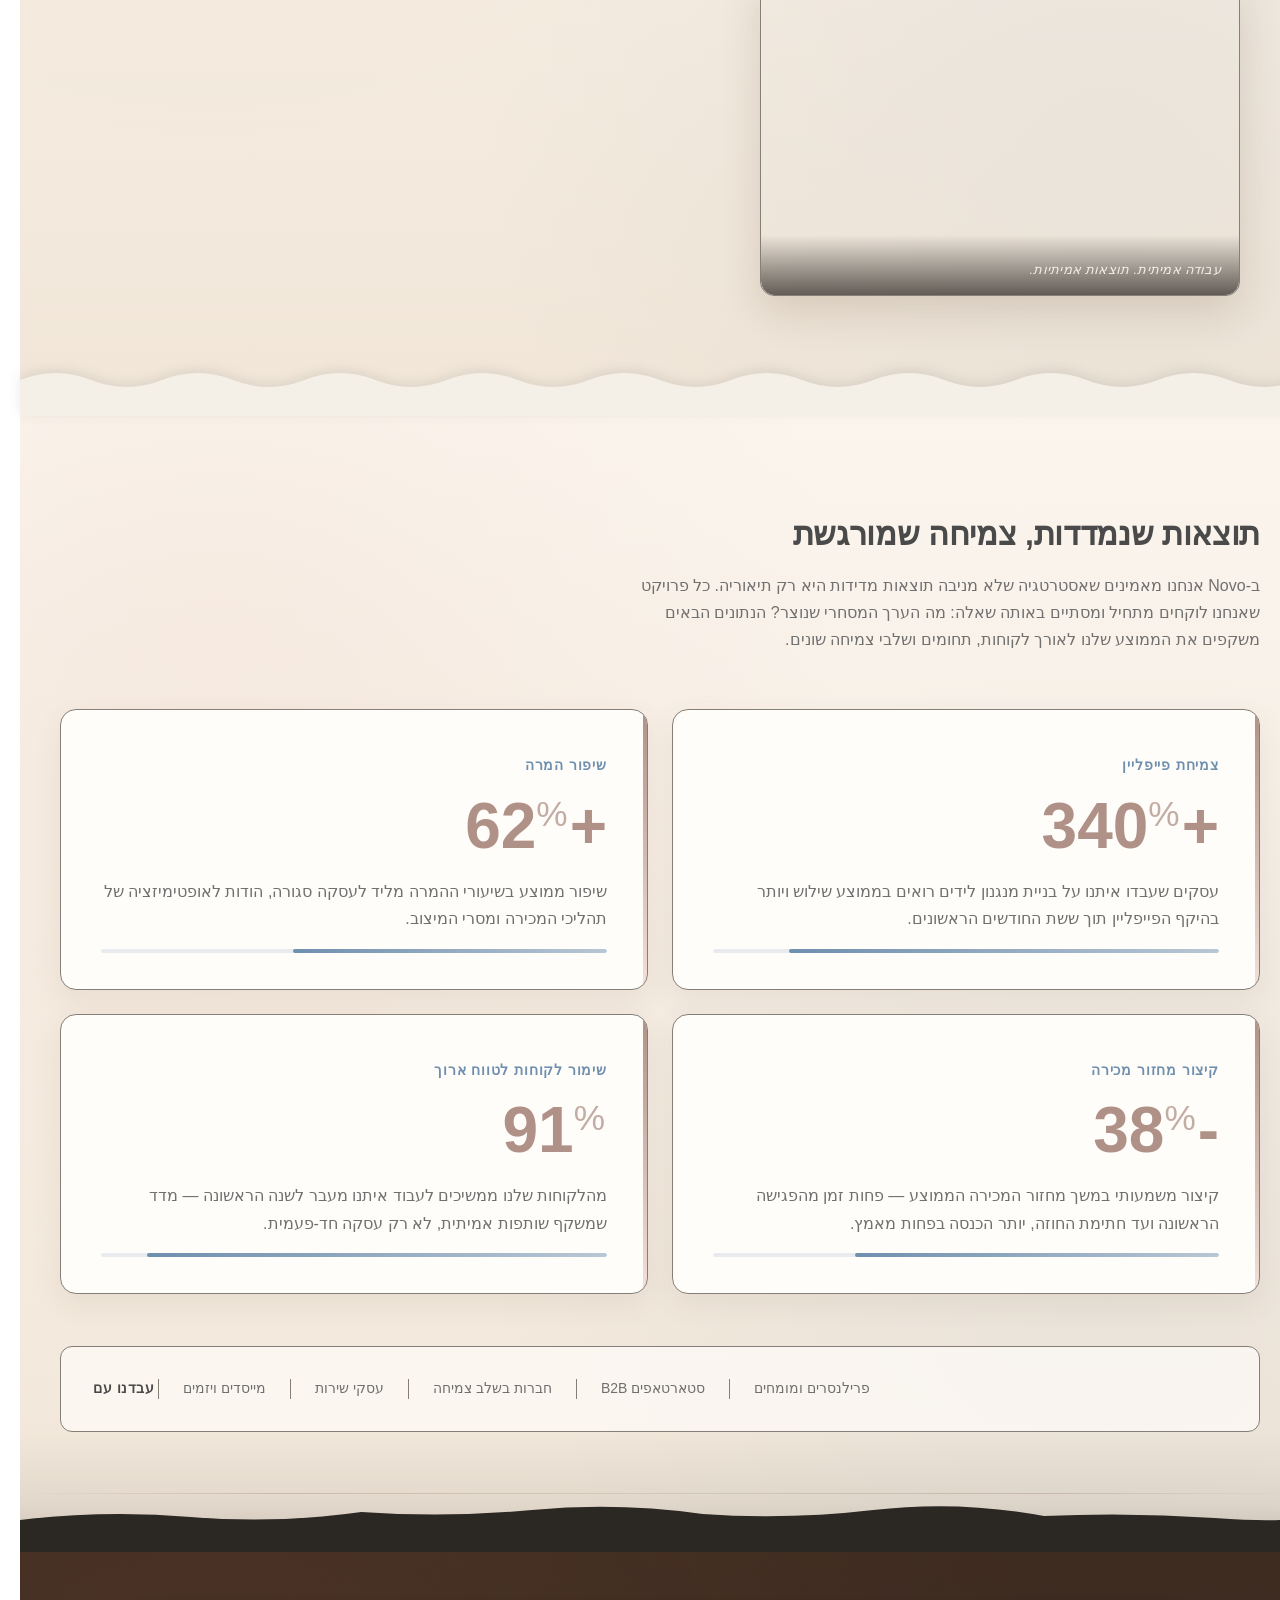
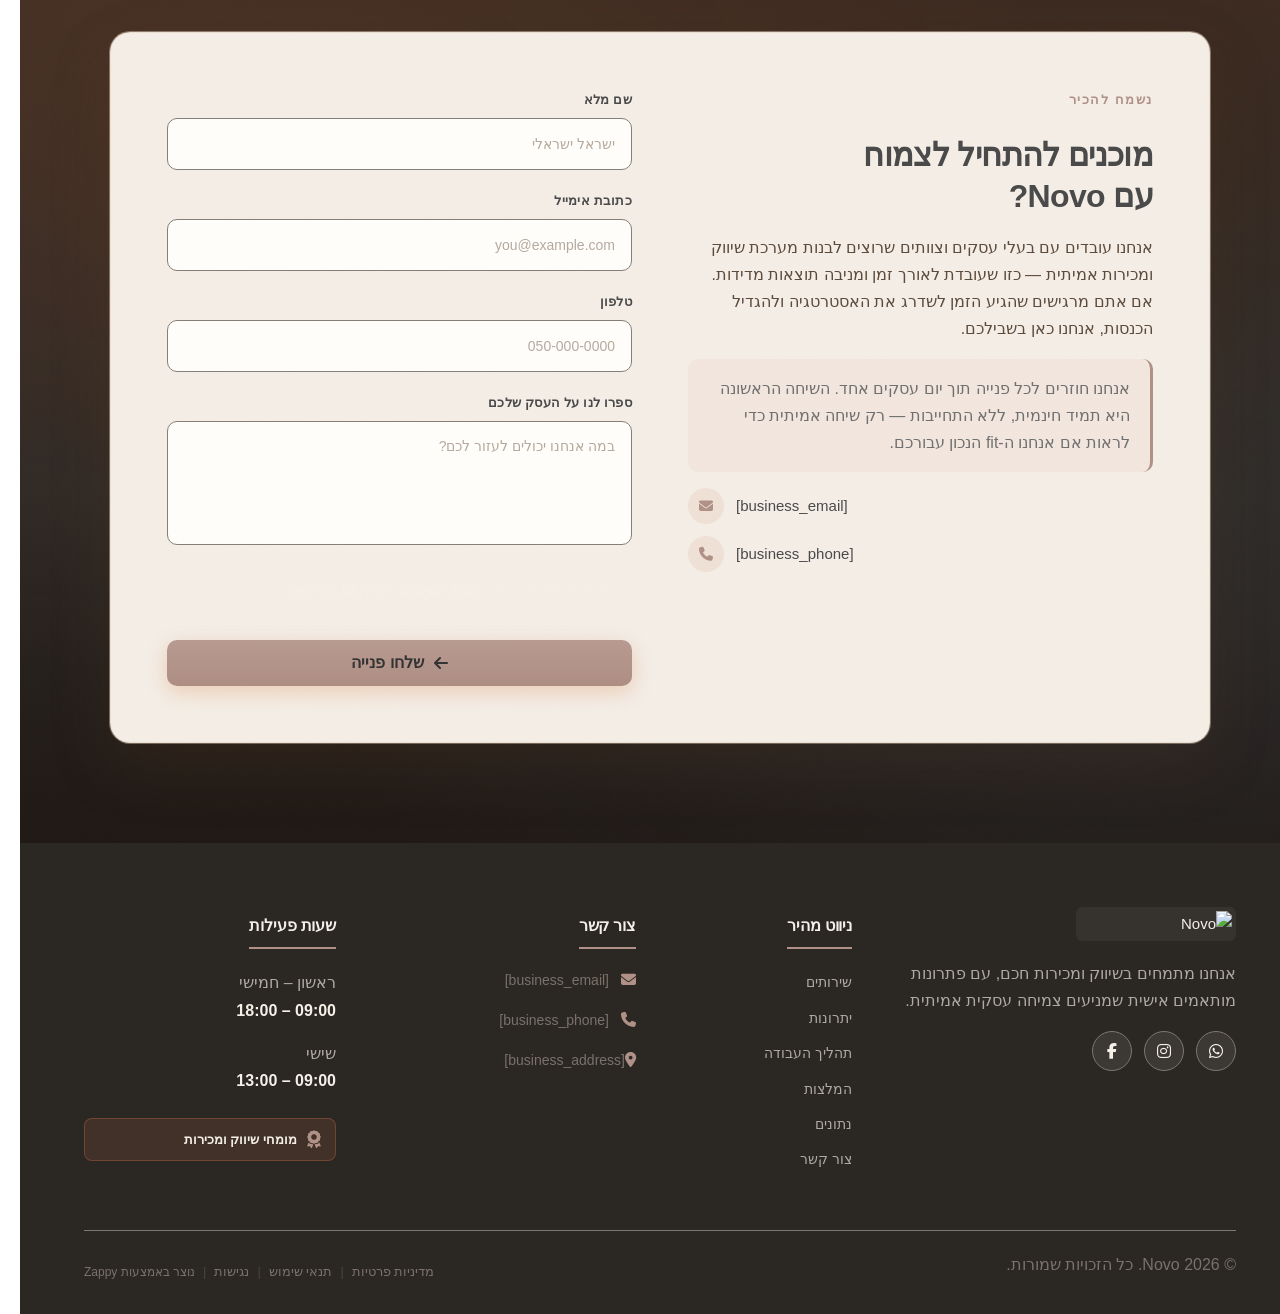
==== commit a76e5a4a: "Background sync: Progressive GitHub Sync" ====
--- a/index.html
+++ b/index.html
@@ -1056,25 +1056,25 @@
 
     <!-- START column: heading + paragraph + image tile -->
     <div class="index-services-start-col">
-      <div class="index-services-text-block">
-        <span class="index-services-label">השירותים שלנו</span>
-        <h2 class="index-services-h2">מערכות צמיחה<br>שמחברות שיווק ומכירות</h2>
+      <div class="index-services-text-block" style="text-align: center !important; display: flex !important; justify-content: center !important; align-items: flex-start !important; width: 100% !important;">
+        <p class="zappy-editable"><span class="index-services-label">השירותים שלנו</span>
+        </p><h2 class="index-services-h2">מערכות צמיחה<br>שמחברות שיווק ומכירות</h2>
         <p class="index-services-intro">ב-Novo אנחנו לא בונים טקטיקות מבודדות — אנחנו בונים מערכות שלמות שמחברות בין אסטרטגיית השיווק לתהליכי המכירה, כך שכל נקודת מגע עם הלקוח עובדת יחד לטובת הצמיחה שלך.</p>
-        <a href="#contact" class="btn-primary index-services-cta">נדבר על הצמיחה שלך</a>
-      </div>
+        <p class="zappy-editable"><a href="#contact" class="btn-primary index-services-cta" data-element-type="button" data-element-id="btn-1774513201997-pm9s93xpk" data-native-element="true" style="border-color: rgb(176, 145, 135) !important; color: var(--light-text, #ffffff) !important; background-color: rgb(176, 145, 135) !important; background-image: none !important;" data-text-color="light">נדבר על הצמיחה שלך</a>
+      </p></div>
 
       <!-- Portrait image tile -->
       <div class="index-services-image-tile">
-        <img data-placeholder="index-services-image-1" data-context="A warm, editorial-style overhead photo of a collaborative marketing strategy session: open notebooks with handwritten notes, printed campaign plans, coffee cups, sticky notes, and hands reviewing materials on a light wooden table. Warm natural light, sand and terracotta tones, professional yet human atmosphere suitable for a strategic marketing and sales agency." width="420" height="560" src="/assets/site-index-services-image-1.webp" alt="סשן תכנון אסטרטגי של צוות Novo">
+        <img data-placeholder="index-services-image-1" data-context="A warm, editorial-style overhead photo of a collaborative marketing strategy session: open notebooks with handwritten notes, printed campaign plans, coffee cups, sticky notes, and hands reviewing materials on a light wooden table. Warm natural light, sand and terracotta tones, professional yet human atmosphere suitable for a strategic marketing and sales agency." width="420" height="560" src="/assets/site-index-services-image-1.webp" alt="סשן תכנון אסטרטגי של צוות Novo" data-element-type="image" data-element-id="img-1774513202004-27qgdzm3e" class="zappy-editable-image" data-resize-handler-attached="true" data-original-position="static" style="position: relative;">
         <div class="index-services-image-caption">תכנון. אסטרטגיה. תוצאות.</div>
       </div>
     </div>
 
     <!-- END column: three service cards -->
-    <div class="index-services-cards-col">
+    <div class="index-services-cards-col zappy-vertical-grid">
 
       <!-- Card 1 -->
-      <article class="index-services-card index-services-card--1">
+      <article class="index-services-card index-services-card--1" data-grid-item-index="0">
         <div class="index-services-card-icon">
           <svg data-element-type="icon" data-icon-type="svg" width="28" height="28" viewbox="0 0 28 28" fill="none" xmlns="http://www.w3.org/2000/svg" aria-hidden="true">
             <path d="M4 22 L10 14 L16 18 L22 8" stroke="currentColor" stroke-width="2" stroke-linecap="round" stroke-linejoin="round"></path>
@@ -1095,7 +1095,7 @@
       </article>
 
       <!-- Card 2 -->
-      <article class="index-services-card index-services-card--2">
+      <article class="index-services-card index-services-card--2" data-grid-item-index="1">
         <div class="index-services-card-icon">
           <svg data-element-type="icon" data-icon-type="svg" width="28" height="28" viewbox="0 0 28 28" fill="none" xmlns="http://www.w3.org/2000/svg" aria-hidden="true">
             <rect x="3" y="6" width="22" height="16" rx="3" stroke="currentColor" stroke-width="2"></rect>
@@ -1116,7 +1116,7 @@
       </article>
 
       <!-- Card 3 -->
-      <article class="index-services-card index-services-card--3">
+      <article class="index-services-card index-services-card--3" data-grid-item-index="2">
         <div class="index-services-card-icon">
           <svg data-element-type="icon" data-icon-type="svg" width="28" height="28" viewbox="0 0 28 28" fill="none" xmlns="http://www.w3.org/2000/svg" aria-hidden="true">
             <path d="M14 4 L14 10 M14 18 L14 24" stroke="currentColor" stroke-width="2" stroke-linecap="round"></path>
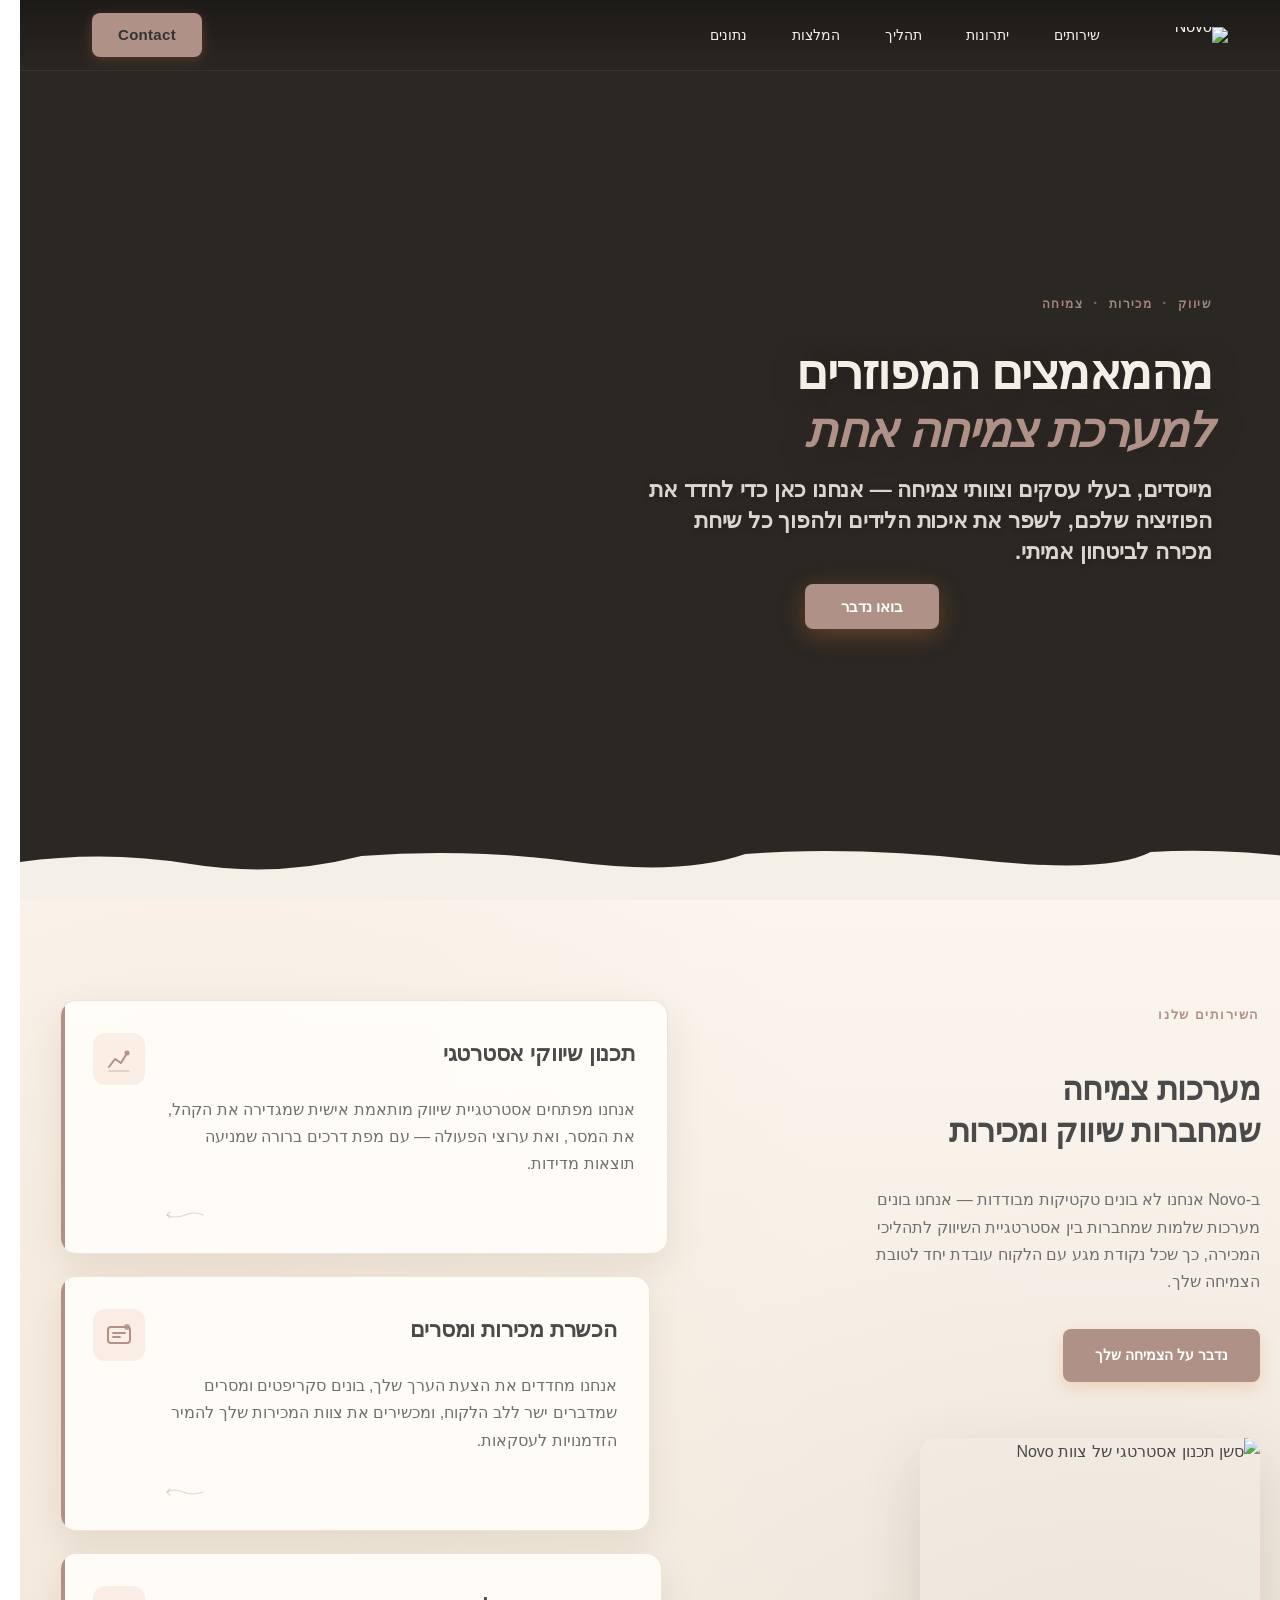
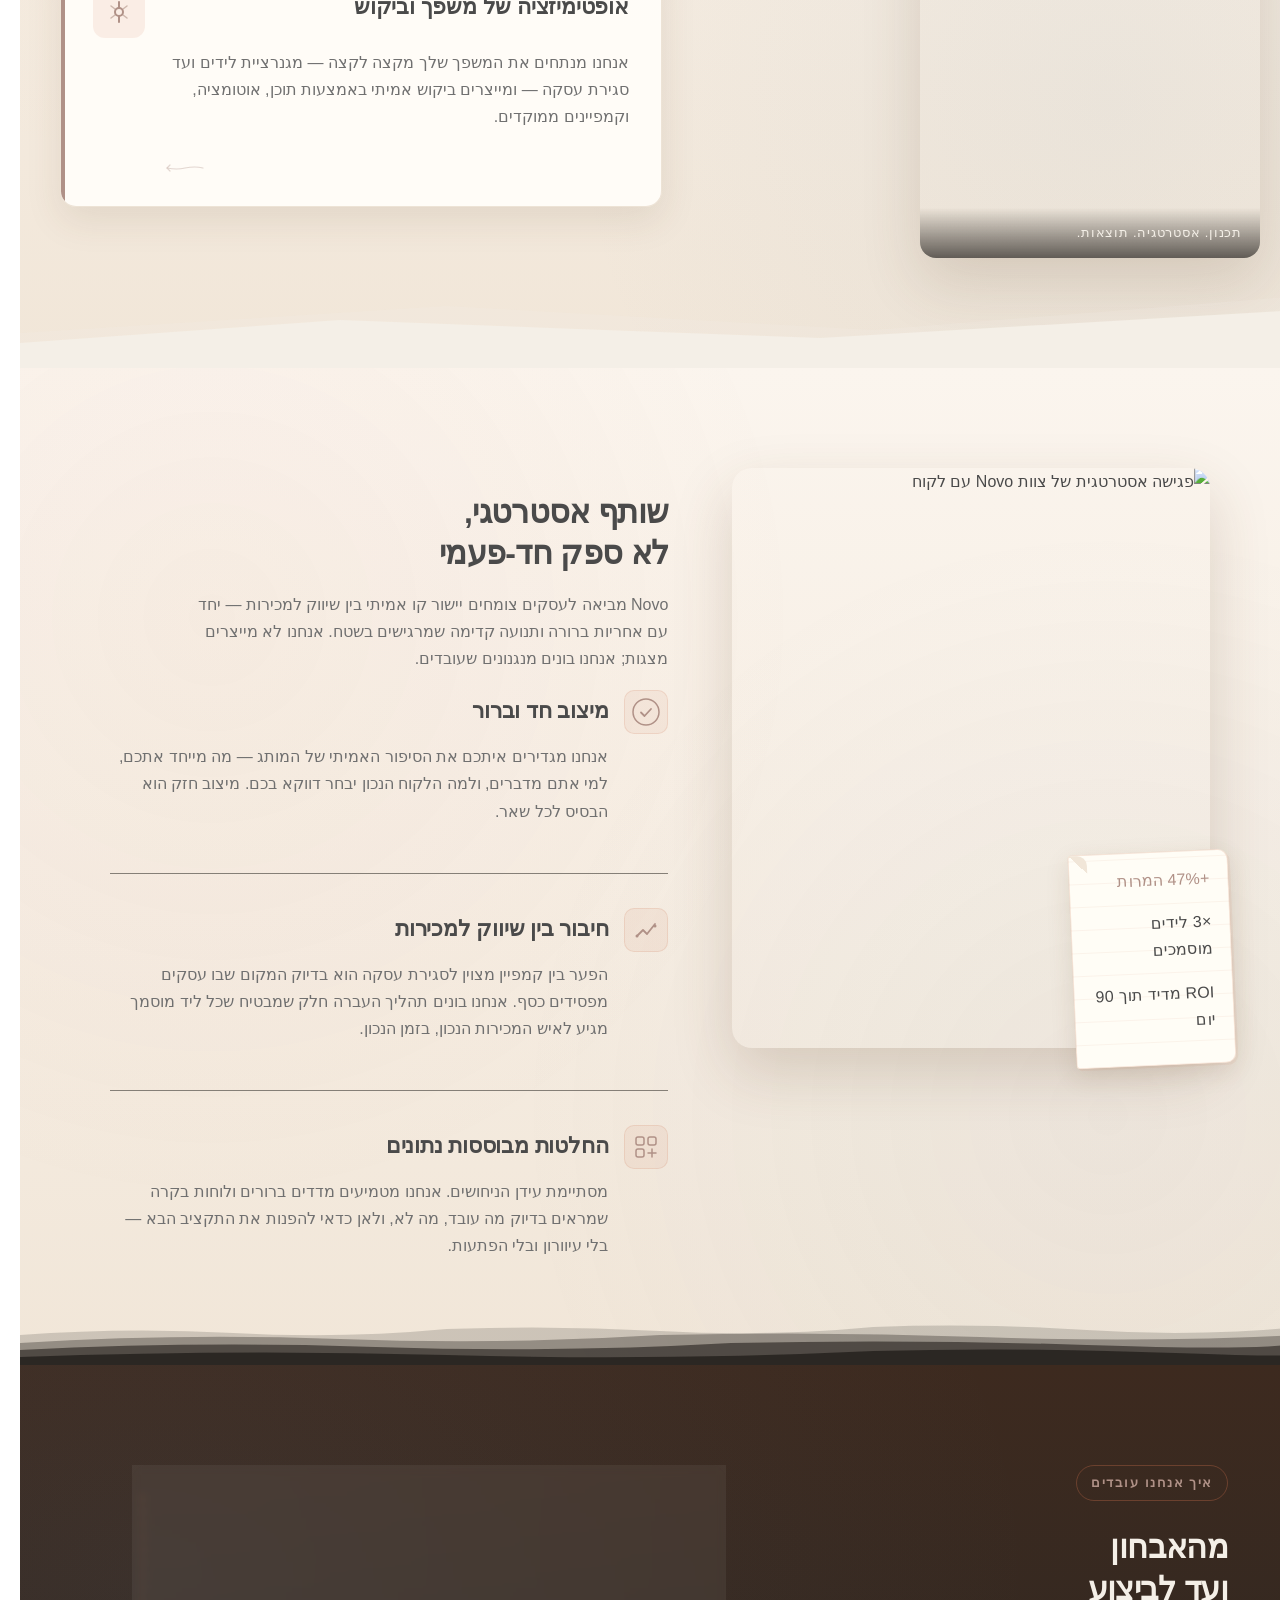
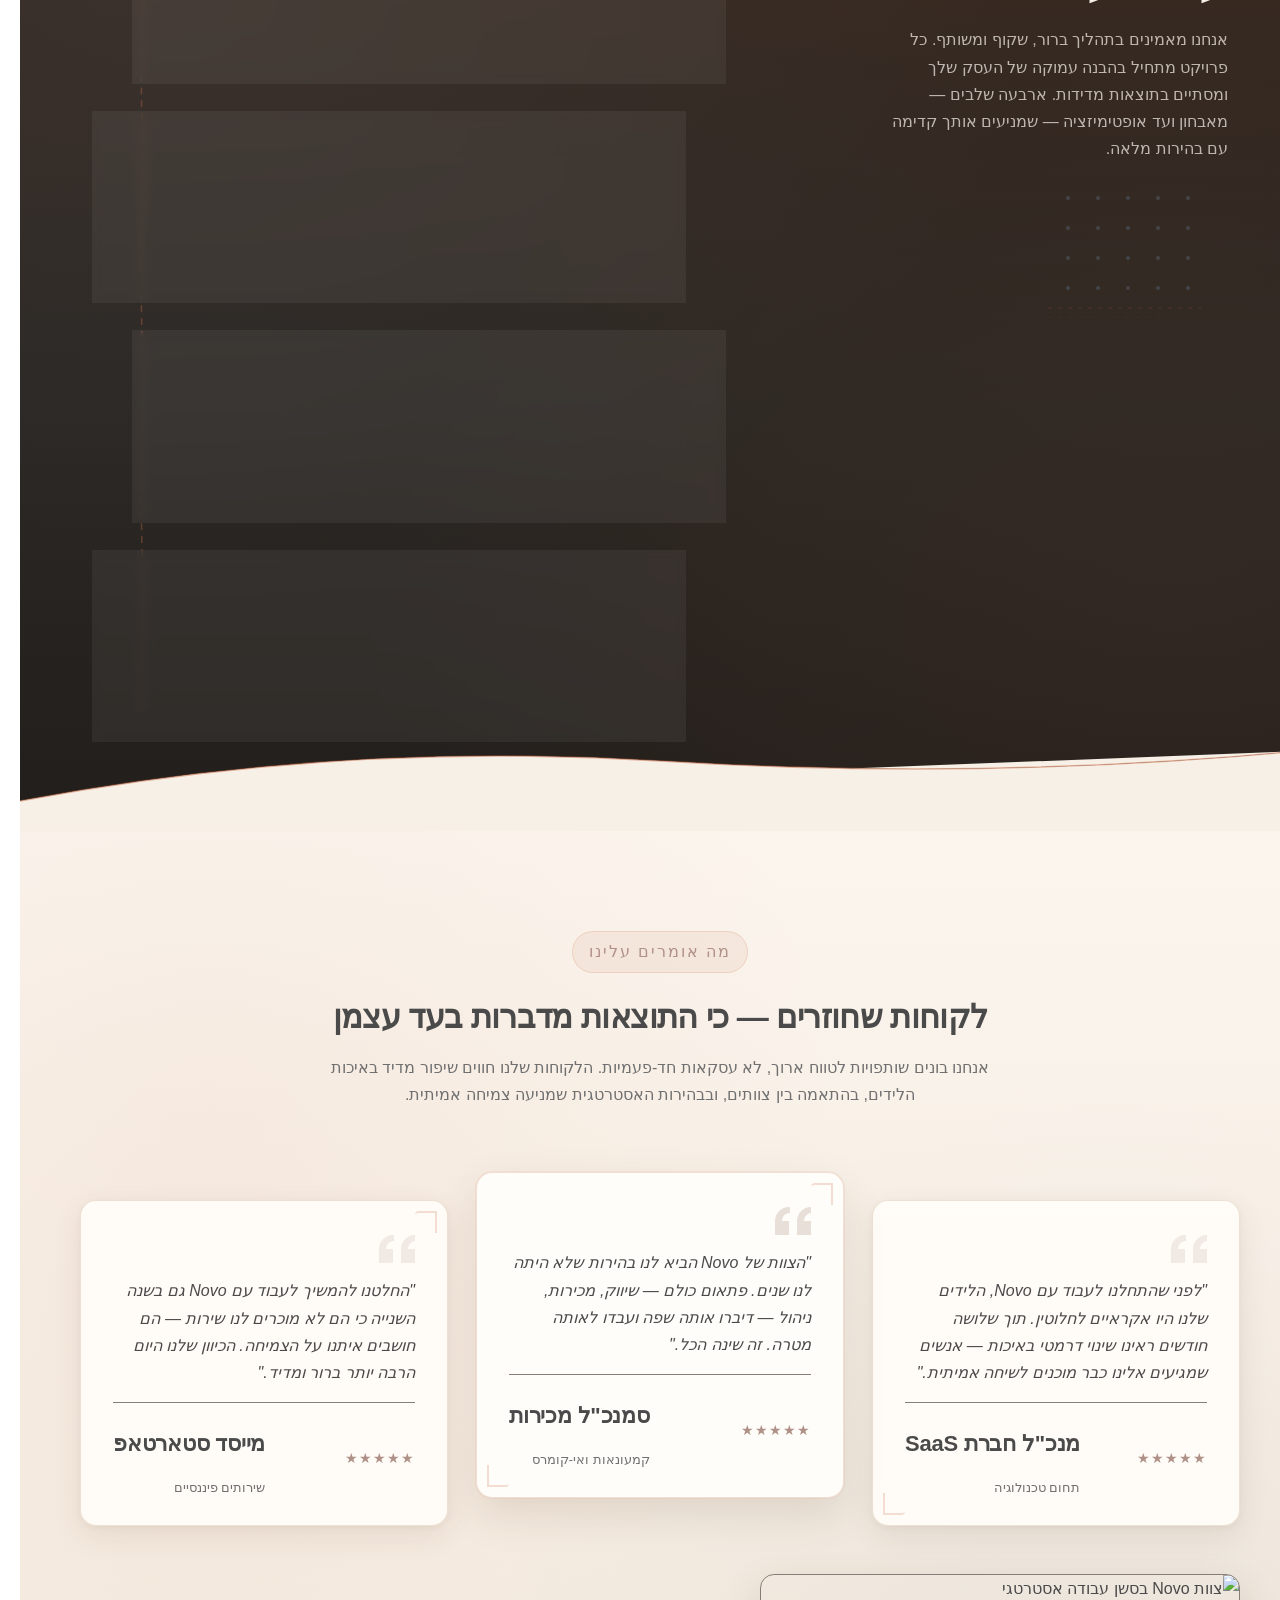
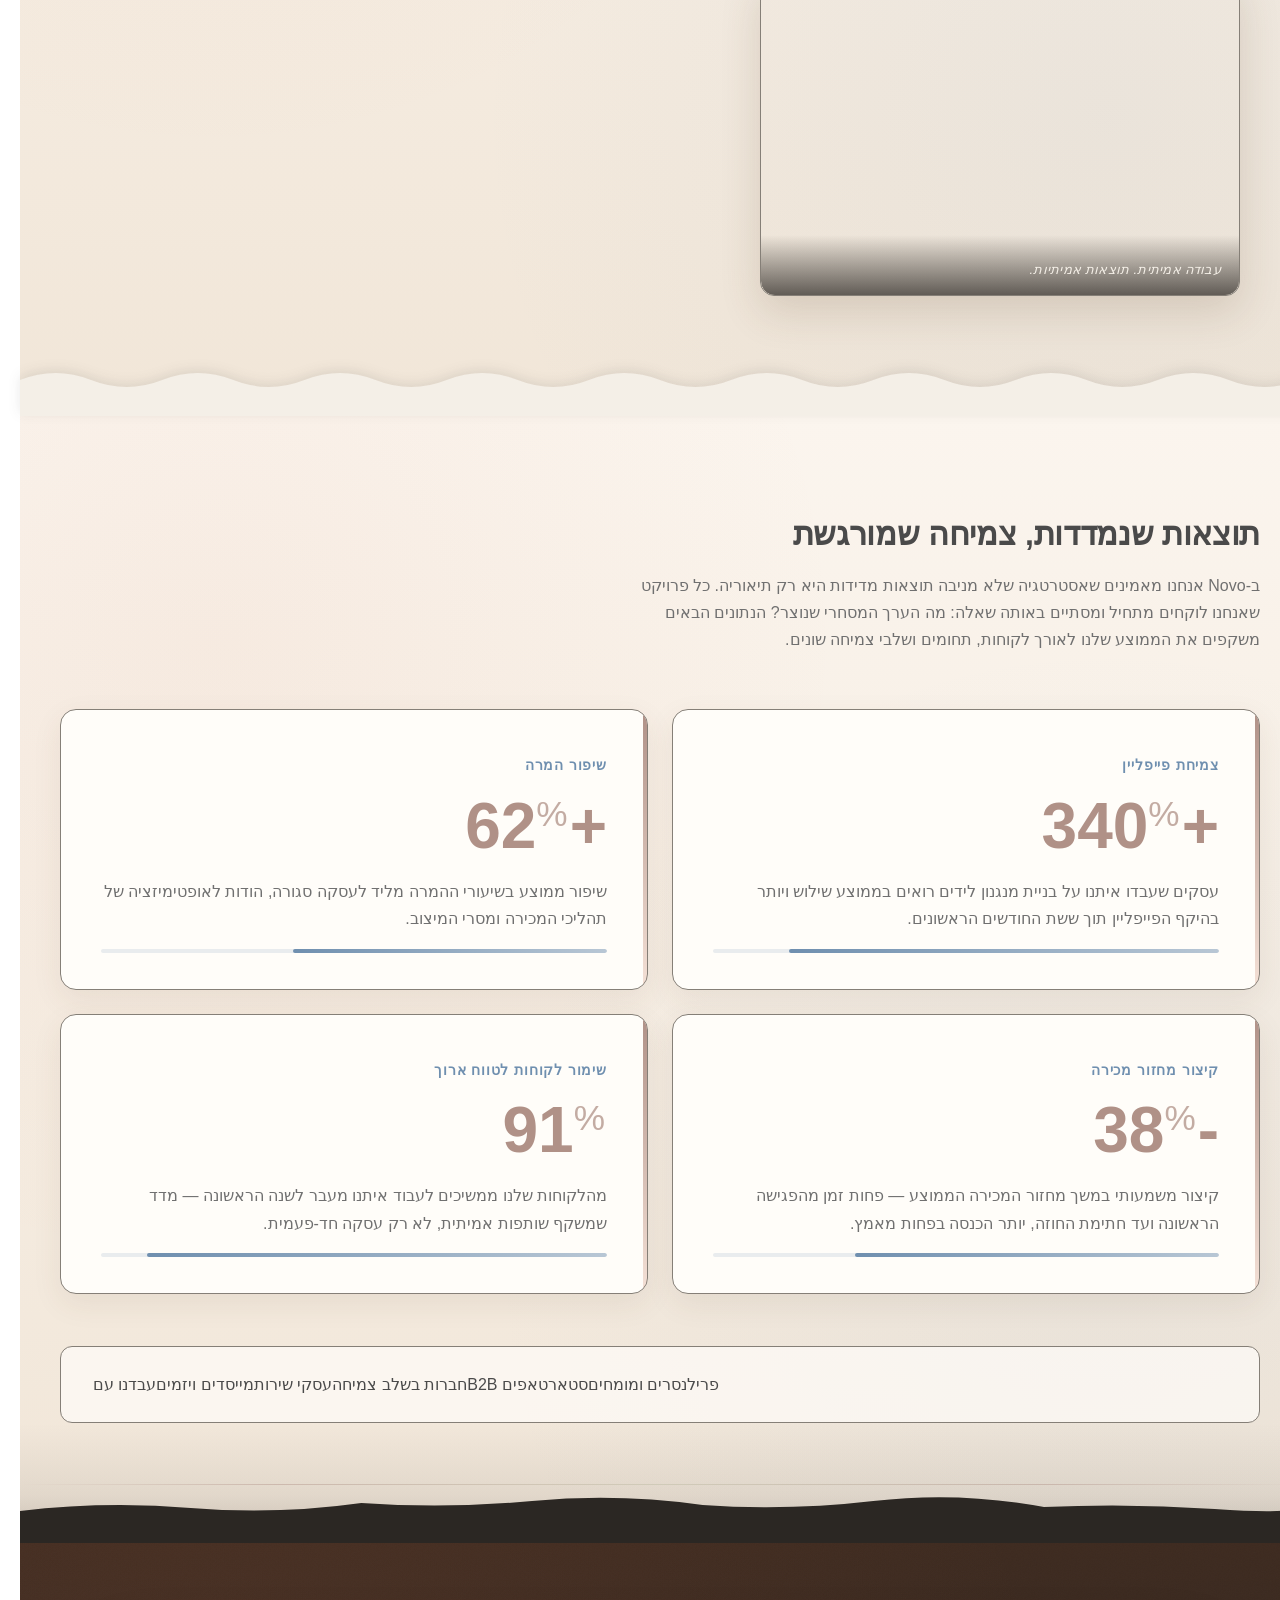
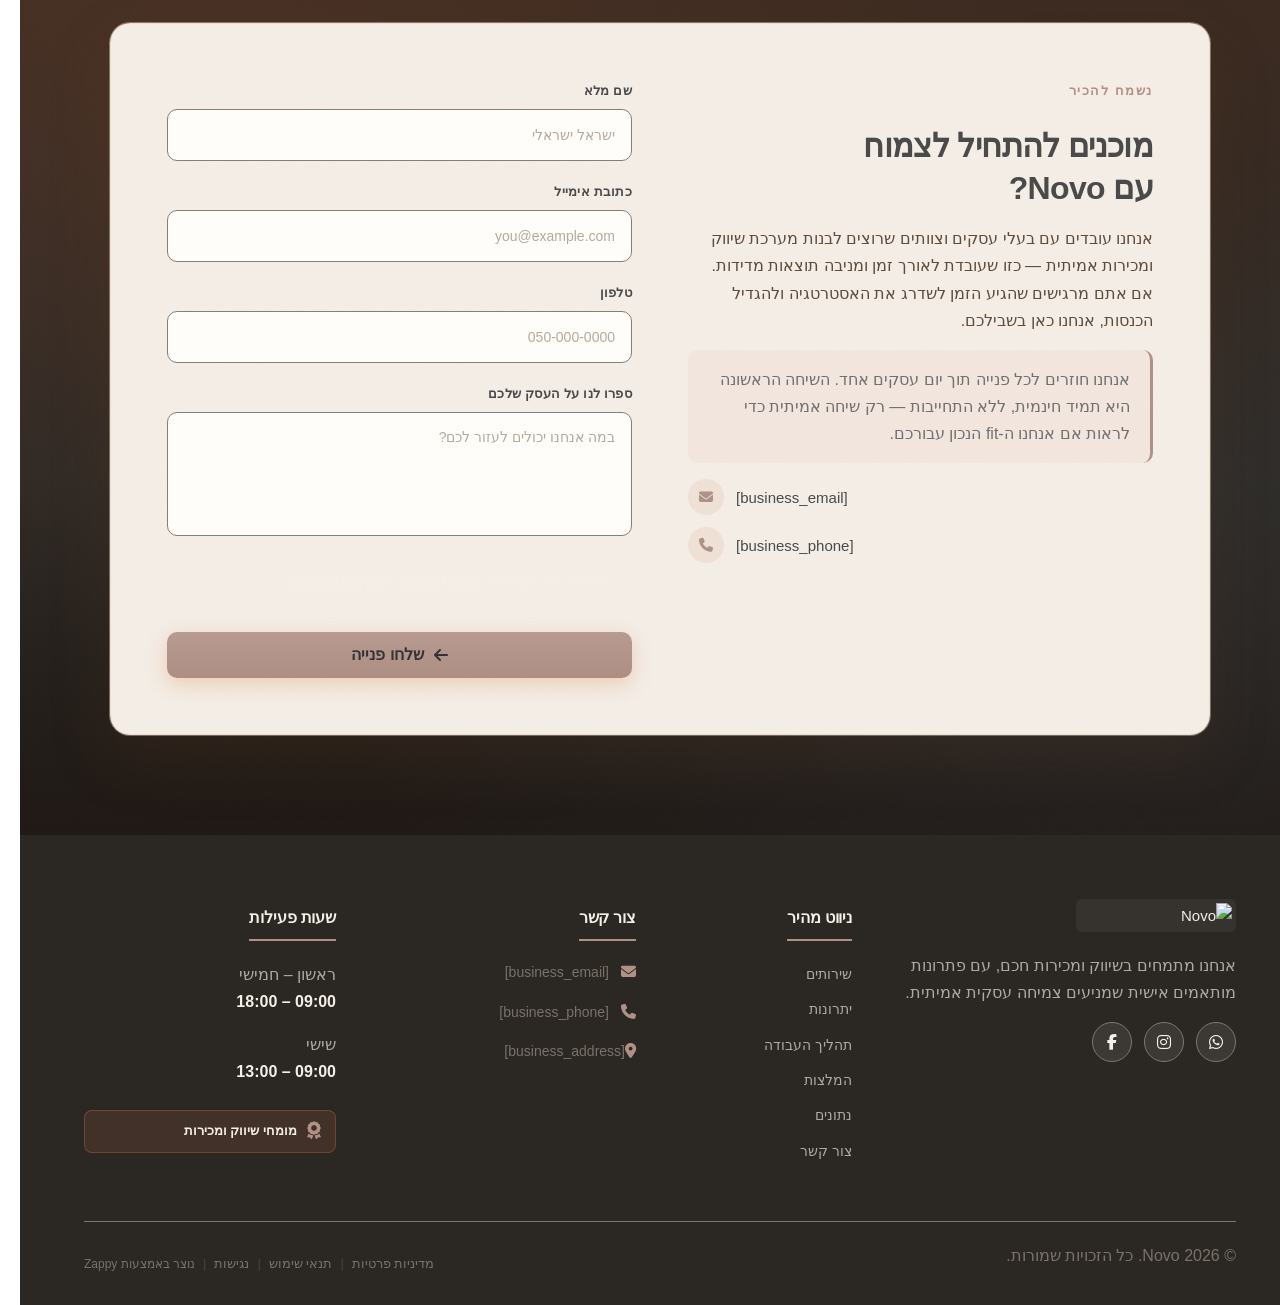
==== commit 81115a43: "Background sync: Progressive GitHub Sync" ====
--- a/index.html
+++ b/index.html
@@ -559,16 +559,16 @@
 
   <nav class="navbar" dir="rtl">
   <button class="mobile-toggle" id="mobileToggle" aria-label="Menu">
-    <svg class="hamburger-icon" width="24" height="24" viewbox="0 0 24 24" fill="none">
+    <svg class="hamburger-icon" width="24" height="24" viewBox="0 0 24 24" fill="none">
       <path d="M3 12h18M3 6h18M3 18h18" stroke="currentColor" stroke-width="2" stroke-linecap="round"></path>
     </svg>
-    <svg class="close-icon" width="24" height="24" viewbox="0 0 24 24" fill="none" style="display: none;">
+    <svg class="close-icon" width="24" height="24" viewBox="0 0 24 24" fill="none" style="display: none;">
       <path d="M18 6L6 18M6 6l12 12" stroke="currentColor" stroke-width="2" stroke-linecap="round"></path>
     </svg>
   </button>
 
   <button class="phone-header-btn" data-phone="" aria-label="Call">
-    <svg width="20" height="20" viewbox="0 0 24 24" fill="currentColor">
+    <svg width="20" height="20" viewBox="0 0 24 24" fill="currentColor">
       <path d="M22 16.92v3a2 2 0 0 1-2.18 2 19.79 19.79 0 0 1-8.63-3.07 19.5 19.5 0 0 1-6-6 19.79 19.79 0 0 1-3.07-8.67A2 2 0 0 1 4.11 2h3a2 2 0 0 1 2 1.72 12.84 12.84 0 0 0 .7 2.81 2 2 0 0 1-.45 2.11L8.09 9.91a16 16 0 0 0 6 6l1.27-1.27a2 2 0 0 1 2.11-.45 12.84 12.84 0 0 0 2.81.7A2 2 0 0 1 22 16.92z"></path>
     </svg>
   </button>
@@ -1045,7 +1045,7 @@
   </div>
 
   <div class="index-hero-divider-wrapper">
-    <svg data-no-icon-edit="true" aria-hidden="true" viewbox="0 0 1200 80" preserveaspectratio="none" xmlns="http://www.w3.org/2000/svg">
+    <svg aria-hidden="true" viewBox="0 0 1200 80" preserveAspectRatio="none" xmlns="http://www.w3.org/2000/svg">
       <path d="M0,80 L0,42 Q80,30 160,44 T320,36 Q420,28 520,42 T680,34 Q780,26 900,40 T1060,32 Q1130,28 1200,38 L1200,80 Z" fill="#F4EFE7"></path>
     </svg>
   </div>
@@ -1057,15 +1057,15 @@
     <!-- START column: heading + paragraph + image tile -->
     <div class="index-services-start-col">
       <div class="index-services-text-block" style="text-align: center !important; display: flex !important; justify-content: center !important; align-items: flex-start !important; width: 100% !important;">
-        <p class="zappy-editable"><span class="index-services-label">השירותים שלנו</span>
+        <p class=""><span class="index-services-label">השירותים שלנו</span>
         </p><h2 class="index-services-h2">מערכות צמיחה<br>שמחברות שיווק ומכירות</h2>
         <p class="index-services-intro">ב-Novo אנחנו לא בונים טקטיקות מבודדות — אנחנו בונים מערכות שלמות שמחברות בין אסטרטגיית השיווק לתהליכי המכירה, כך שכל נקודת מגע עם הלקוח עובדת יחד לטובת הצמיחה שלך.</p>
-        <p class="zappy-editable"><a href="#contact" class="btn-primary index-services-cta" data-element-type="button" data-element-id="btn-1774513201997-pm9s93xpk" data-native-element="true" style="border-color: rgb(176, 145, 135) !important; color: var(--light-text, #ffffff) !important; background-color: rgb(176, 145, 135) !important; background-image: none !important;" data-text-color="light">נדבר על הצמיחה שלך</a>
+        <p class=""><a href="#contact" class="btn-primary index-services-cta" data-element-type="button" data-element-id="btn-1774513201997-pm9s93xpk" data-native-element="true" style="border-color: rgb(176, 145, 135) !important; color: var(--light-text, #ffffff) !important; background-color: rgb(176, 145, 135) !important; background-image: none !important;" data-text-color="light">נדבר על הצמיחה שלך</a>
       </p></div>
 
       <!-- Portrait image tile -->
       <div class="index-services-image-tile">
-        <img data-placeholder="index-services-image-1" data-context="A warm, editorial-style overhead photo of a collaborative marketing strategy session: open notebooks with handwritten notes, printed campaign plans, coffee cups, sticky notes, and hands reviewing materials on a light wooden table. Warm natural light, sand and terracotta tones, professional yet human atmosphere suitable for a strategic marketing and sales agency." width="420" height="560" src="/assets/site-index-services-image-1.webp" alt="סשן תכנון אסטרטגי של צוות Novo" data-element-type="image" data-element-id="img-1774513202004-27qgdzm3e" class="zappy-editable-image" data-resize-handler-attached="true" data-original-position="static" style="position: relative;">
+        <img data-placeholder="index-services-image-1" data-context="A warm, editorial-style overhead photo of a collaborative marketing strategy session: open notebooks with handwritten notes, printed campaign plans, coffee cups, sticky notes, and hands reviewing materials on a light wooden table. Warm natural light, sand and terracotta tones, professional yet human atmosphere suitable for a strategic marketing and sales agency." width="420" height="560" src="/assets/site-index-services-image-1.webp" alt="סשן תכנון אסטרטגי של צוות Novo" data-element-type="image" data-element-id="img-1774513202004-27qgdzm3e" class="zappy-editable-image" data-original-position="static" style="position: relative;">
         <div class="index-services-image-caption">תכנון. אסטרטגיה. תוצאות.</div>
       </div>
     </div>
@@ -1074,9 +1074,9 @@
     <div class="index-services-cards-col zappy-vertical-grid">
 
       <!-- Card 1 -->
-      <article class="index-services-card index-services-card--1" data-grid-item-index="0">
+      <article class="index-services-card index-services-card--1">
         <div class="index-services-card-icon">
-          <svg data-element-type="icon" data-icon-type="svg" width="28" height="28" viewbox="0 0 28 28" fill="none" xmlns="http://www.w3.org/2000/svg" aria-hidden="true">
+          <svg data-element-type="icon" data-icon-type="svg" width="28" height="28" viewBox="0 0 28 28" fill="none" xmlns="http://www.w3.org/2000/svg" aria-hidden="true">
             <path d="M4 22 L10 14 L16 18 L22 8" stroke="currentColor" stroke-width="2" stroke-linecap="round" stroke-linejoin="round"></path>
             <circle cx="22" cy="8" r="2.5" fill="currentColor"></circle>
             <path d="M4 26 H24" stroke="currentColor" stroke-width="1.5" stroke-linecap="round" opacity="0.4"></path>
@@ -1086,7 +1086,7 @@
           <h3 class="index-services-card-title">תכנון שיווקי אסטרטגי</h3>
           <p class="index-services-card-desc">אנחנו מפתחים אסטרטגיית שיווק מותאמת אישית שמגדירה את הקהל, את המסר, ואת ערוצי הפעולה — עם מפת דרכים ברורה שמניעה תוצאות מדידות.</p>
           <div class="index-services-card-arrow">
-            <svg data-element-type="icon" data-icon-type="svg" width="40" height="16" viewbox="0 0 40 16" fill="none" xmlns="http://www.w3.org/2000/svg" aria-hidden="true">
+            <svg data-element-type="icon" data-icon-type="svg" width="40" height="16" viewBox="0 0 40 16" fill="none" xmlns="http://www.w3.org/2000/svg" aria-hidden="true">
               <path d="M38 8 Q30 4 20 8 Q10 12 2 8" stroke="currentColor" stroke-width="1.2" stroke-linecap="round" fill="none" opacity="0.5"></path>
               <path d="M5 5 L2 8 L5 11" stroke="currentColor" stroke-width="1.2" stroke-linecap="round" stroke-linejoin="round" fill="none" opacity="0.5"></path>
             </svg>
@@ -1095,9 +1095,9 @@
       </article>
 
       <!-- Card 2 -->
-      <article class="index-services-card index-services-card--2" data-grid-item-index="1">
+      <article class="index-services-card index-services-card--2">
         <div class="index-services-card-icon">
-          <svg data-element-type="icon" data-icon-type="svg" width="28" height="28" viewbox="0 0 28 28" fill="none" xmlns="http://www.w3.org/2000/svg" aria-hidden="true">
+          <svg data-element-type="icon" data-icon-type="svg" width="28" height="28" viewBox="0 0 28 28" fill="none" xmlns="http://www.w3.org/2000/svg" aria-hidden="true">
             <rect x="3" y="6" width="22" height="16" rx="3" stroke="currentColor" stroke-width="2"></rect>
             <path d="M8 12 H20 M8 16 H15" stroke="currentColor" stroke-width="1.8" stroke-linecap="round"></path>
             <circle cx="22" cy="6" r="3" fill="currentColor" opacity="0.8"></circle>
@@ -1107,7 +1107,7 @@
           <h3 class="index-services-card-title">הכשרת מכירות ומסרים</h3>
           <p class="index-services-card-desc">אנחנו מחדדים את הצעת הערך שלך, בונים סקריפטים ומסרים שמדברים ישר ללב הלקוח, ומכשירים את צוות המכירות שלך להמיר הזדמנויות לעסקאות.</p>
           <div class="index-services-card-arrow">
-            <svg data-element-type="icon" data-icon-type="svg" width="40" height="16" viewbox="0 0 40 16" fill="none" xmlns="http://www.w3.org/2000/svg" aria-hidden="true">
+            <svg data-element-type="icon" data-icon-type="svg" width="40" height="16" viewBox="0 0 40 16" fill="none" xmlns="http://www.w3.org/2000/svg" aria-hidden="true">
               <path d="M38 8 Q28 12 18 8 Q10 4 2 8" stroke="currentColor" stroke-width="1.2" stroke-linecap="round" fill="none" opacity="0.5"></path>
               <path d="M5 5 L2 8 L5 11" stroke="currentColor" stroke-width="1.2" stroke-linecap="round" stroke-linejoin="round" fill="none" opacity="0.5"></path>
             </svg>
@@ -1116,9 +1116,9 @@
       </article>
 
       <!-- Card 3 -->
-      <article class="index-services-card index-services-card--3" data-grid-item-index="2">
+      <article class="index-services-card index-services-card--3">
         <div class="index-services-card-icon">
-          <svg data-element-type="icon" data-icon-type="svg" width="28" height="28" viewbox="0 0 28 28" fill="none" xmlns="http://www.w3.org/2000/svg" aria-hidden="true">
+          <svg data-element-type="icon" data-icon-type="svg" width="28" height="28" viewBox="0 0 28 28" fill="none" xmlns="http://www.w3.org/2000/svg" aria-hidden="true">
             <path d="M14 4 L14 10 M14 18 L14 24" stroke="currentColor" stroke-width="2" stroke-linecap="round"></path>
             <circle cx="14" cy="14" r="4" stroke="currentColor" stroke-width="2"></circle>
             <path d="M6 8 L10 11 M18 17 L22 20" stroke="currentColor" stroke-width="1.5" stroke-linecap="round" opacity="0.6"></path>
@@ -1129,7 +1129,7 @@
           <h3 class="index-services-card-title">אופטימיזציה של משפך וביקוש</h3>
           <p class="index-services-card-desc">אנחנו מנתחים את המשפך שלך מקצה לקצה — מגנרציית לידים ועד סגירת עסקה — ומייצרים ביקוש אמיתי באמצעות תוכן, אוטומציה, וקמפיינים ממוקדים.</p>
           <div class="index-services-card-arrow">
-            <svg data-element-type="icon" data-icon-type="svg" width="40" height="16" viewbox="0 0 40 16" fill="none" xmlns="http://www.w3.org/2000/svg" aria-hidden="true">
+            <svg data-element-type="icon" data-icon-type="svg" width="40" height="16" viewBox="0 0 40 16" fill="none" xmlns="http://www.w3.org/2000/svg" aria-hidden="true">
               <path d="M38 8 Q30 6 20 8 Q12 10 2 8" stroke="currentColor" stroke-width="1.2" stroke-linecap="round" fill="none" opacity="0.5"></path>
               <path d="M5 5 L2 8 L5 11" stroke="currentColor" stroke-width="1.2" stroke-linecap="round" stroke-linejoin="round" fill="none" opacity="0.5"></path>
             </svg>
@@ -1142,7 +1142,7 @@
 
   <!-- Bottom divider: shallow diagonal paper-fold in dusty blue -->
   <div class="index-services-divider-wrapper">
-    <svg data-no-icon-edit="true" aria-hidden="true" viewbox="0 0 1440 90" preserveaspectratio="none" xmlns="http://www.w3.org/2000/svg">
+    <svg aria-hidden="true" viewBox="0 0 1440 90" preserveAspectRatio="none" xmlns="http://www.w3.org/2000/svg">
       <path d="M0,90 L0,55 L480,28 L960,52 L1440,18 L1440,90 Z" fill="#F4EFE7" opacity="0.18"></path>
       <path d="M0,90 L0,65 L360,42 L900,60 L1440,32 L1440,90 Z" fill="#F4EFE7"></path>
     </svg>
@@ -1176,7 +1176,7 @@
 
           <div class="index-benefits-item">
             <div class="index-benefits-item-icon">
-              <svg data-element-type="icon" data-icon-type="svg" width="28" height="28" viewbox="0 0 28 28" fill="none" xmlns="http://www.w3.org/2000/svg" aria-hidden="true">
+              <svg data-element-type="icon" data-icon-type="svg" width="28" height="28" viewBox="0 0 28 28" fill="none" xmlns="http://www.w3.org/2000/svg" aria-hidden="true">
                 <circle cx="14" cy="14" r="13" stroke="currentColor" stroke-width="1.5"></circle>
                 <path d="M9 14.5l3.5 3.5 6.5-7" stroke="currentColor" stroke-width="1.8" stroke-linecap="round" stroke-linejoin="round"></path>
               </svg>
@@ -1189,7 +1189,7 @@
 
           <div class="index-benefits-item">
             <div class="index-benefits-item-icon">
-              <svg data-element-type="icon" data-icon-type="svg" width="28" height="28" viewbox="0 0 28 28" fill="none" xmlns="http://www.w3.org/2000/svg" aria-hidden="true">
+              <svg data-element-type="icon" data-icon-type="svg" width="28" height="28" viewBox="0 0 28 28" fill="none" xmlns="http://www.w3.org/2000/svg" aria-hidden="true">
                 <path d="M5 20l6-6 4 4 8-10" stroke="currentColor" stroke-width="1.8" stroke-linecap="round" stroke-linejoin="round"></path>
                 <circle cx="5" cy="20" r="1.5" fill="currentColor"></circle>
                 <circle cx="23" cy="10" r="1.5" fill="currentColor"></circle>
@@ -1203,7 +1203,7 @@
 
           <div class="index-benefits-item">
             <div class="index-benefits-item-icon">
-              <svg data-element-type="icon" data-icon-type="svg" width="28" height="28" viewbox="0 0 28 28" fill="none" xmlns="http://www.w3.org/2000/svg" aria-hidden="true">
+              <svg data-element-type="icon" data-icon-type="svg" width="28" height="28" viewBox="0 0 28 28" fill="none" xmlns="http://www.w3.org/2000/svg" aria-hidden="true">
                 <rect x="4" y="4" width="8" height="8" rx="2" stroke="currentColor" stroke-width="1.5"></rect>
                 <rect x="16" y="4" width="8" height="8" rx="2" stroke="currentColor" stroke-width="1.5"></rect>
                 <rect x="4" y="16" width="8" height="8" rx="2" stroke="currentColor" stroke-width="1.5"></rect>
@@ -1224,7 +1224,7 @@
 
   <!-- Bottom divider: contour lines fading into dark -->
   <div class="index-benefits-divider-wrapper">
-    <svg data-no-icon-edit="true" aria-hidden="true" viewbox="0 0 1440 90" preserveaspectratio="none" xmlns="http://www.w3.org/2000/svg">
+    <svg aria-hidden="true" viewBox="0 0 1440 90" preserveAspectRatio="none" xmlns="http://www.w3.org/2000/svg">
       <path d="M0,90 L0,60 Q120,52 240,58 T480,54 Q600,50 720,56 T960,52 Q1080,48 1200,55 T1440,52 L1440,90 Z" fill="#2B2723" opacity="0.18"></path>
       <path d="M0,90 L0,68 Q180,58 360,64 T720,60 Q900,56 1080,62 T1440,60 L1440,90 Z" fill="#2B2723" opacity="0.35"></path>
       <path d="M0,90 L0,75 Q200,66 400,72 T800,68 Q1000,64 1200,70 T1440,68 L1440,90 Z" fill="#2B2723" opacity="0.65"></path>
@@ -1242,7 +1242,7 @@
       <h2 class="process-heading">מהאבחון<br>ועד לביצוע</h2>
       <p class="process-description">אנחנו מאמינים בתהליך ברור, שקוף ומשותף. כל פרויקט מתחיל בהבנה עמוקה של העסק שלך ומסתיים בתוצאות מדידות. ארבעה שלבים — מאבחון ועד אופטימיזציה — שמניעים אותך קדימה עם בהירות מלאה.</p>
       <div class="process-decorative-marks" aria-hidden="true">
-        <svg data-no-icon-edit="true" aria-hidden="true" width="180" height="140" viewbox="0 0 180 140" fill="none" xmlns="http://www.w3.org/2000/svg">
+        <svg aria-hidden="true" width="180" height="140" viewBox="0 0 180 140" fill="none" xmlns="http://www.w3.org/2000/svg">
           <circle cx="20" cy="20" r="2" fill="rgba(111,143,175,0.3)"></circle>
           <circle cx="50" cy="20" r="2" fill="rgba(111,143,175,0.3)"></circle>
           <circle cx="80" cy="20" r="2" fill="rgba(111,143,175,0.3)"></circle>
@@ -1273,7 +1273,7 @@
     <div class="process-steps-column">
       <!-- Connecting line -->
       <div class="process-line-wrapper" aria-hidden="true">
-        <svg data-no-icon-edit="true" aria-hidden="true" class="process-connector-line" viewbox="0 0 40 700" fill="none" xmlns="http://www.w3.org/2000/svg" preserveaspectratio="none">
+        <svg aria-hidden="true" class="process-connector-line" viewBox="0 0 40 700" fill="none" xmlns="http://www.w3.org/2000/svg" preserveAspectRatio="none">
           <path d="M20,0 C22,80 18,140 20,200 C22,260 18,320 20,380 C22,440 18,500 20,560 C22,620 18,680 20,700" stroke="rgba(201,110,75,0.35)" stroke-width="1.5" stroke-dasharray="6 5" fill="none"></path>
         </svg>
       </div>
@@ -1326,7 +1326,7 @@
 
   <!-- Bottom Divider: Rising arc with terracotta keyline -->
   <div class="process-divider-wrapper">
-    <svg data-no-icon-edit="true" aria-hidden="true" viewbox="0 0 1440 90" preserveaspectratio="none" xmlns="http://www.w3.org/2000/svg">
+    <svg aria-hidden="true" viewBox="0 0 1440 90" preserveAspectRatio="none" xmlns="http://www.w3.org/2000/svg">
       <path d="M0,90 L0,60 Q360,0 720,20 Q1080,40 1440,10 L1440,90 Z" fill="#F7F0E7"></path>
       <path d="M0,60 Q360,0 720,20 Q1080,40 1440,10" stroke="rgba(201,110,75,0.5)" stroke-width="1.5" fill="#F7F0E7"></path>
     </svg>
@@ -1349,7 +1349,7 @@
       <!-- Card 1 -->
       <article class="index-testimonials-card index-testimonials-card--outer">
         <div class="index-testimonials-quote-mark" aria-hidden="true">
-          <svg data-no-icon-edit="true" aria-hidden="true" width="36" height="28" viewbox="0 0 36 28" fill="none" xmlns="http://www.w3.org/2000/svg">
+          <svg aria-hidden="true" width="36" height="28" viewBox="0 0 36 28" fill="none" xmlns="http://www.w3.org/2000/svg">
             <path d="M14 0C6.268 0 0 6.268 0 14v14h14V14H7C7 9.582 10.582 6 15 6V0h-1zm22 0C28.268 0 22 6.268 22 14v14h14V14h-7c0-4.418 3.582-8 8-8V0h-1z" fill="#B09187" opacity="0.18"></path>
           </svg>
         </div>
@@ -1369,7 +1369,7 @@
       <!-- Card 2 (center, elevated) -->
       <article class="index-testimonials-card index-testimonials-card--center">
         <div class="index-testimonials-quote-mark" aria-hidden="true">
-          <svg data-no-icon-edit="true" aria-hidden="true" width="36" height="28" viewbox="0 0 36 28" fill="none" xmlns="http://www.w3.org/2000/svg">
+          <svg aria-hidden="true" width="36" height="28" viewBox="0 0 36 28" fill="none" xmlns="http://www.w3.org/2000/svg">
             <path d="M14 0C6.268 0 0 6.268 0 14v14h14V14H7C7 9.582 10.582 6 15 6V0h-1zm22 0C28.268 0 22 6.268 22 14v14h14V14h-7c0-4.418 3.582-8 8-8V0h-1z" fill="#B09187" opacity="0.28"></path>
           </svg>
         </div>
@@ -1390,7 +1390,7 @@
       <!-- Card 3 -->
       <article class="index-testimonials-card index-testimonials-card--outer">
         <div class="index-testimonials-quote-mark" aria-hidden="true">
-          <svg data-no-icon-edit="true" aria-hidden="true" width="36" height="28" viewbox="0 0 36 28" fill="none" xmlns="http://www.w3.org/2000/svg">
+          <svg aria-hidden="true" width="36" height="28" viewBox="0 0 36 28" fill="none" xmlns="http://www.w3.org/2000/svg">
             <path d="M14 0C6.268 0 0 6.268 0 14v14h14V14H7C7 9.582 10.582 6 15 6V0h-1zm22 0C28.268 0 22 6.268 22 14v14h14V14h-7c0-4.418 3.582-8 8-8V0h-1z" fill="#B09187" opacity="0.18"></path>
           </svg>
         </div>
@@ -1423,7 +1423,7 @@
 
   <!-- Bottom Scalloped Divider -->
   <div class="index-testimonials-divider-wrapper">
-    <svg data-no-icon-edit="true" aria-hidden="true" viewbox="0 0 1440 72" preserveaspectratio="none" xmlns="http://www.w3.org/2000/svg">
+    <svg aria-hidden="true" viewBox="0 0 1440 72" preserveAspectRatio="none" xmlns="http://www.w3.org/2000/svg">
       <path d="M0,72 L0,36 Q40,22 80,36 Q120,50 160,36 Q200,22 240,36 Q280,50 320,36 Q360,22 400,36 Q440,50 480,36 Q520,22 560,36 Q600,50 640,36 Q680,22 720,36 Q760,50 800,36 Q840,22 880,36 Q920,50 960,36 Q1000,22 1040,36 Q1080,50 1120,36 Q1160,22 1200,36 Q1240,50 1280,36 Q1320,22 1360,36 Q1400,50 1440,36 L1440,72 Z" fill="#F4EFE7"></path>
     </svg>
   </div>
@@ -1483,17 +1483,7 @@
 
     <!-- Trust Row -->
     <div class="trust-row">
-      <span class="trust-label">עבדנו עם</span>
-      <div class="trust-divider-v"></div>
-      <span class="trust-item">מייסדים ויזמים</span>
-      <div class="trust-divider-v"></div>
-      <span class="trust-item">עסקי שירות</span>
-      <div class="trust-divider-v"></div>
-      <span class="trust-item">חברות בשלב צמיחה</span>
-      <div class="trust-divider-v"></div>
-      <span class="trust-item">סטארטאפים B2B</span>
-      <div class="trust-divider-v"></div>
-      <span class="trust-item">פרילנסרים ומומחים</span>
+      <span>עבדנו עם</span><br><span>מייסדים ויזמים</span><br><span>עסקי שירות</span><br><span>חברות בשלב צמיחה</span><br><span>סטארטאפים B2B</span><br><span>פרילנסרים ומומחים</span>
     </div>
   </div>
 
@@ -1501,7 +1491,7 @@
   <div class="stats-divider-wrapper">
     <div class="stats-divider-gradient"></div>
     <div class="stats-divider-line"></div>
-    <svg data-no-icon-edit="true" aria-hidden="true" viewbox="0 0 1200 60" preserveaspectratio="none" xmlns="http://www.w3.org/2000/svg">
+    <svg aria-hidden="true" viewBox="0 0 1200 60" preserveAspectRatio="none" xmlns="http://www.w3.org/2000/svg">
       <path d="M0,60 L0,28 Q80,18 160,25 T320,20 Q400,26 480,18 T640,22 Q720,28 800,18 T960,24 Q1040,20 1120,26 T1200,22 L1200,60 Z" fill="#2B2723"></path>
     </svg>
   </div>
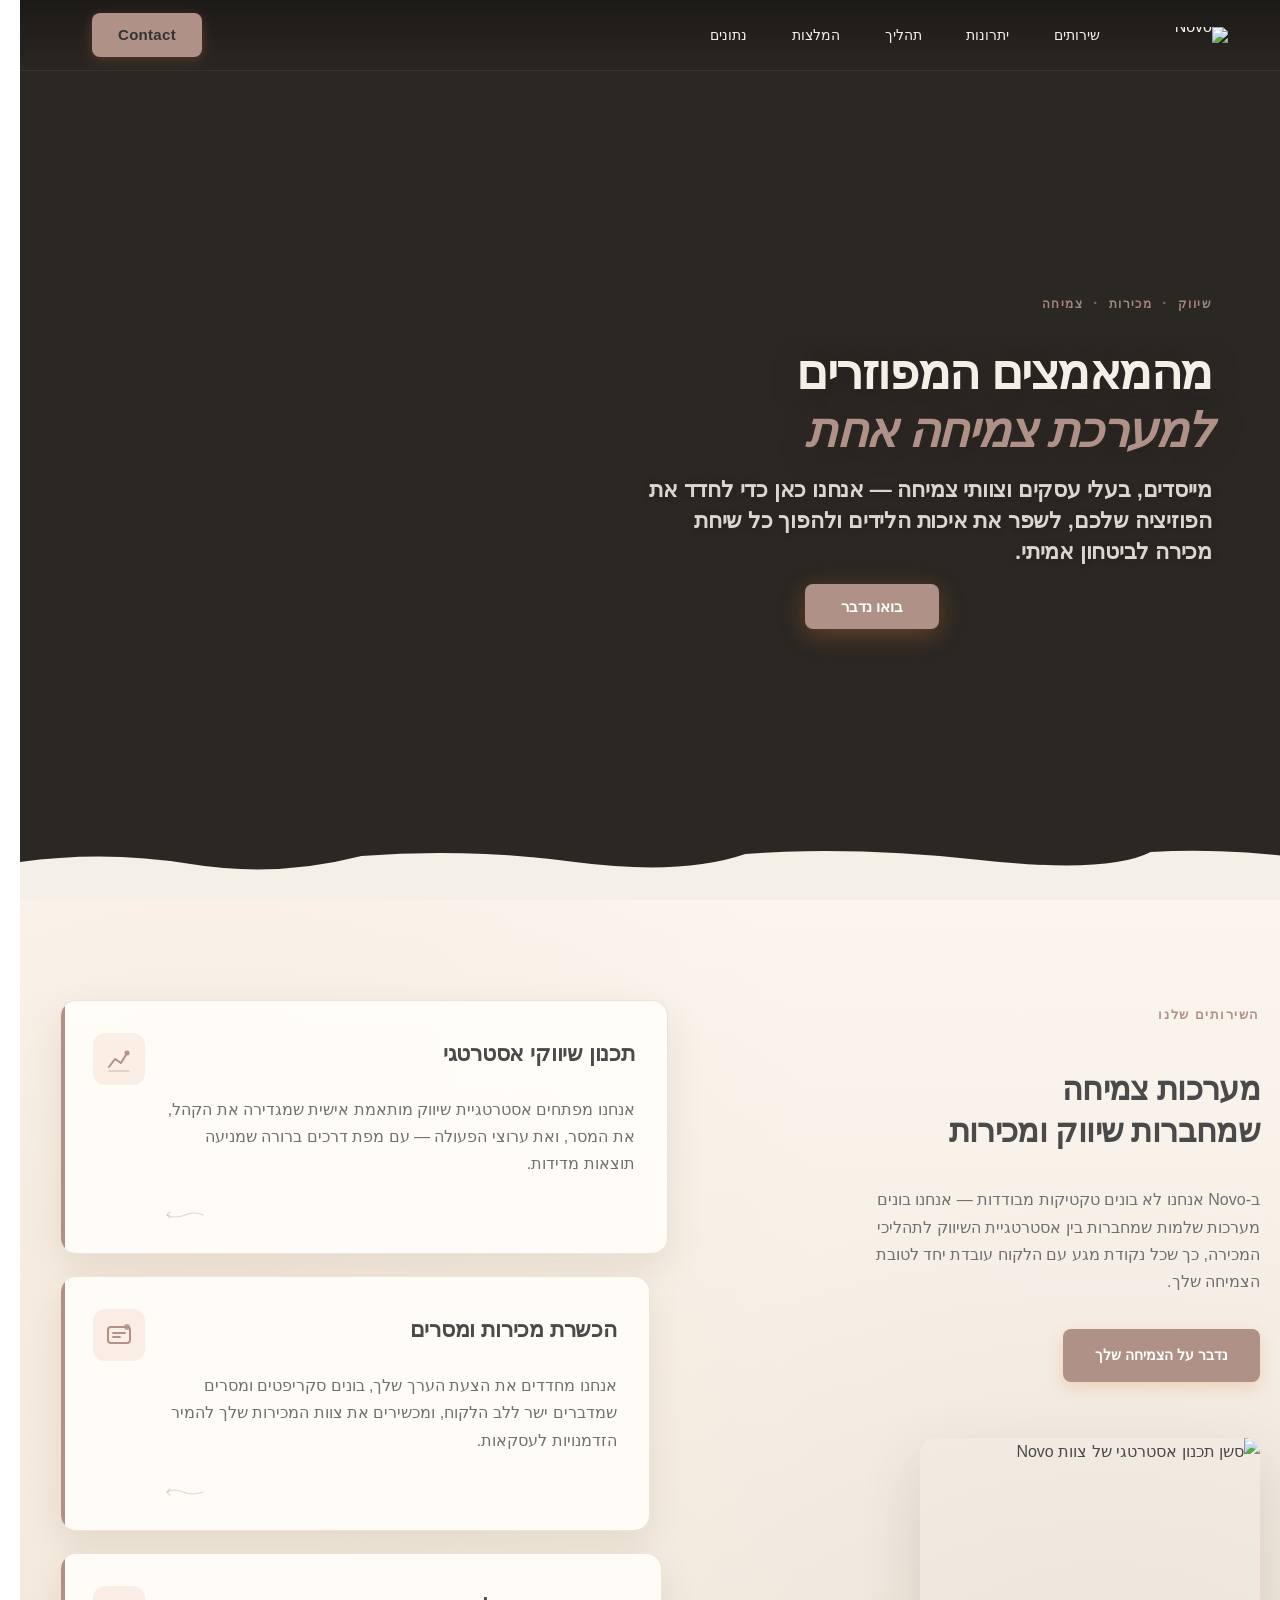
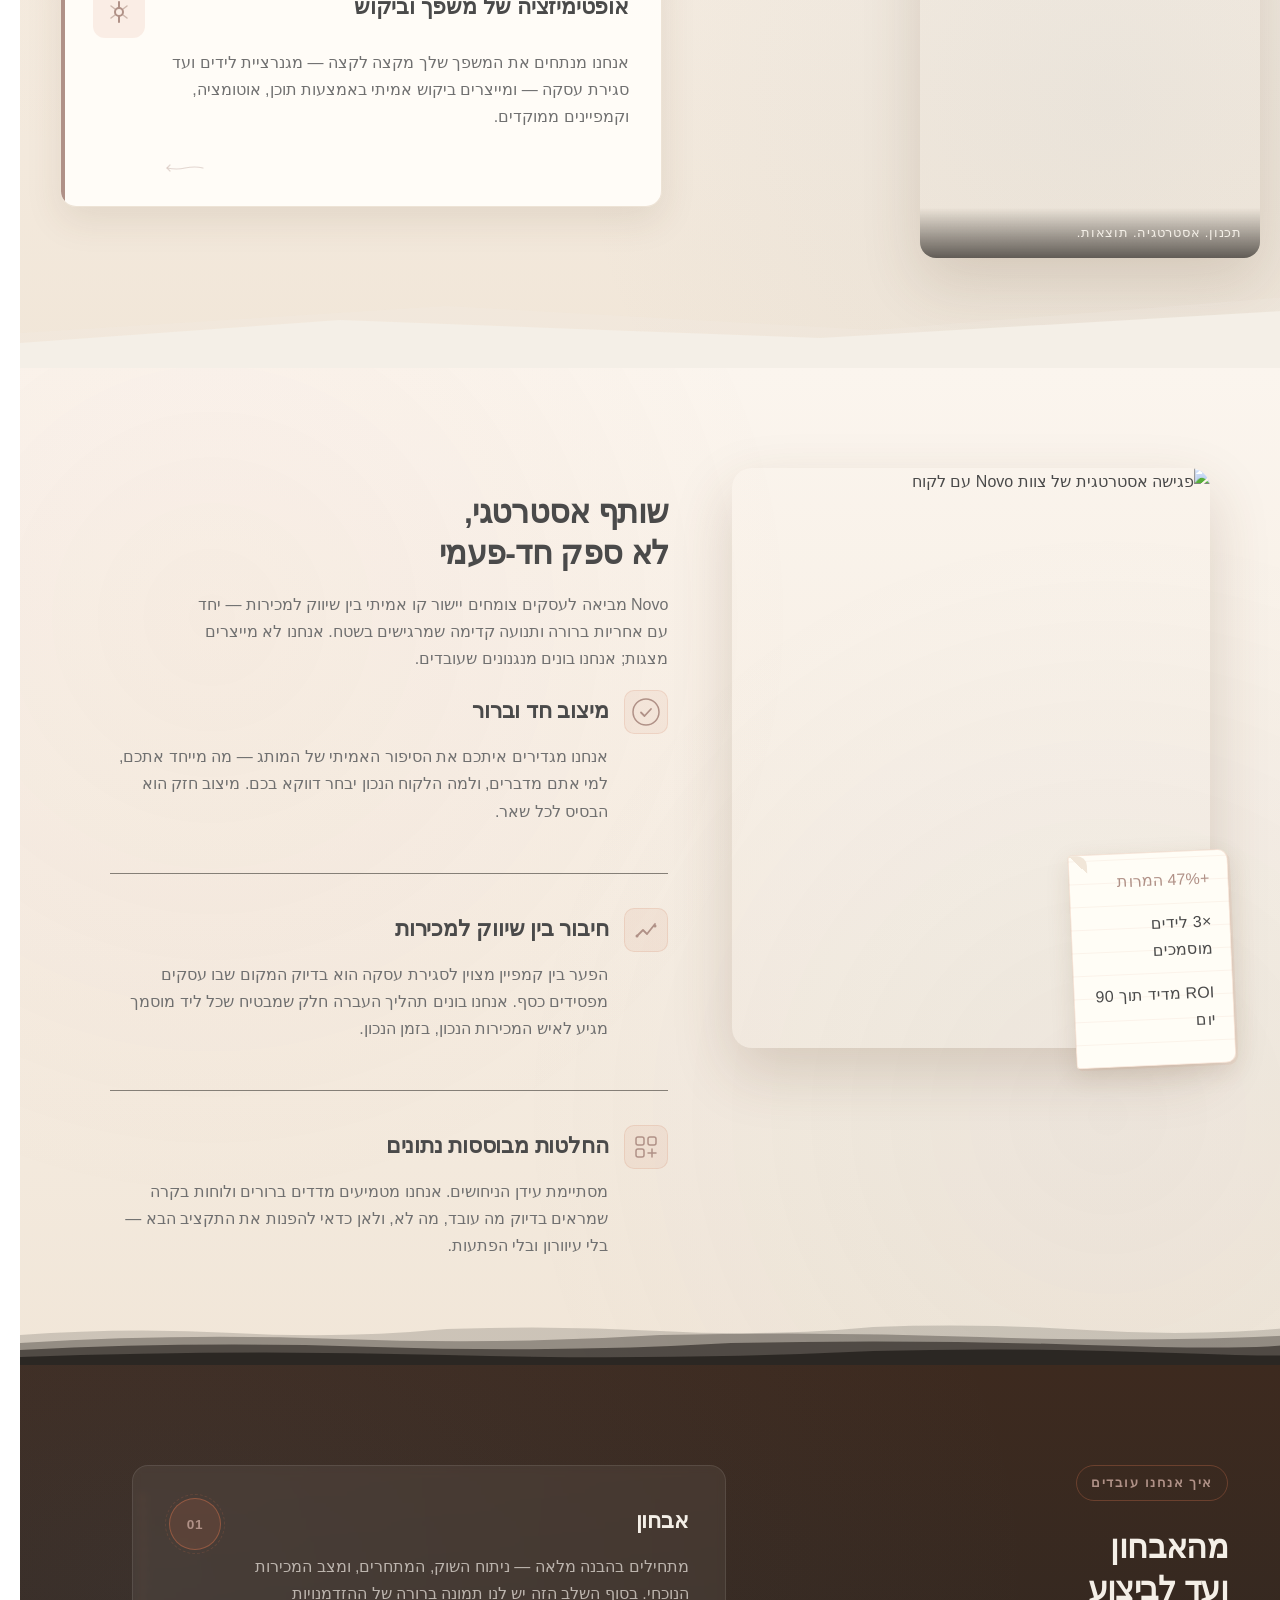
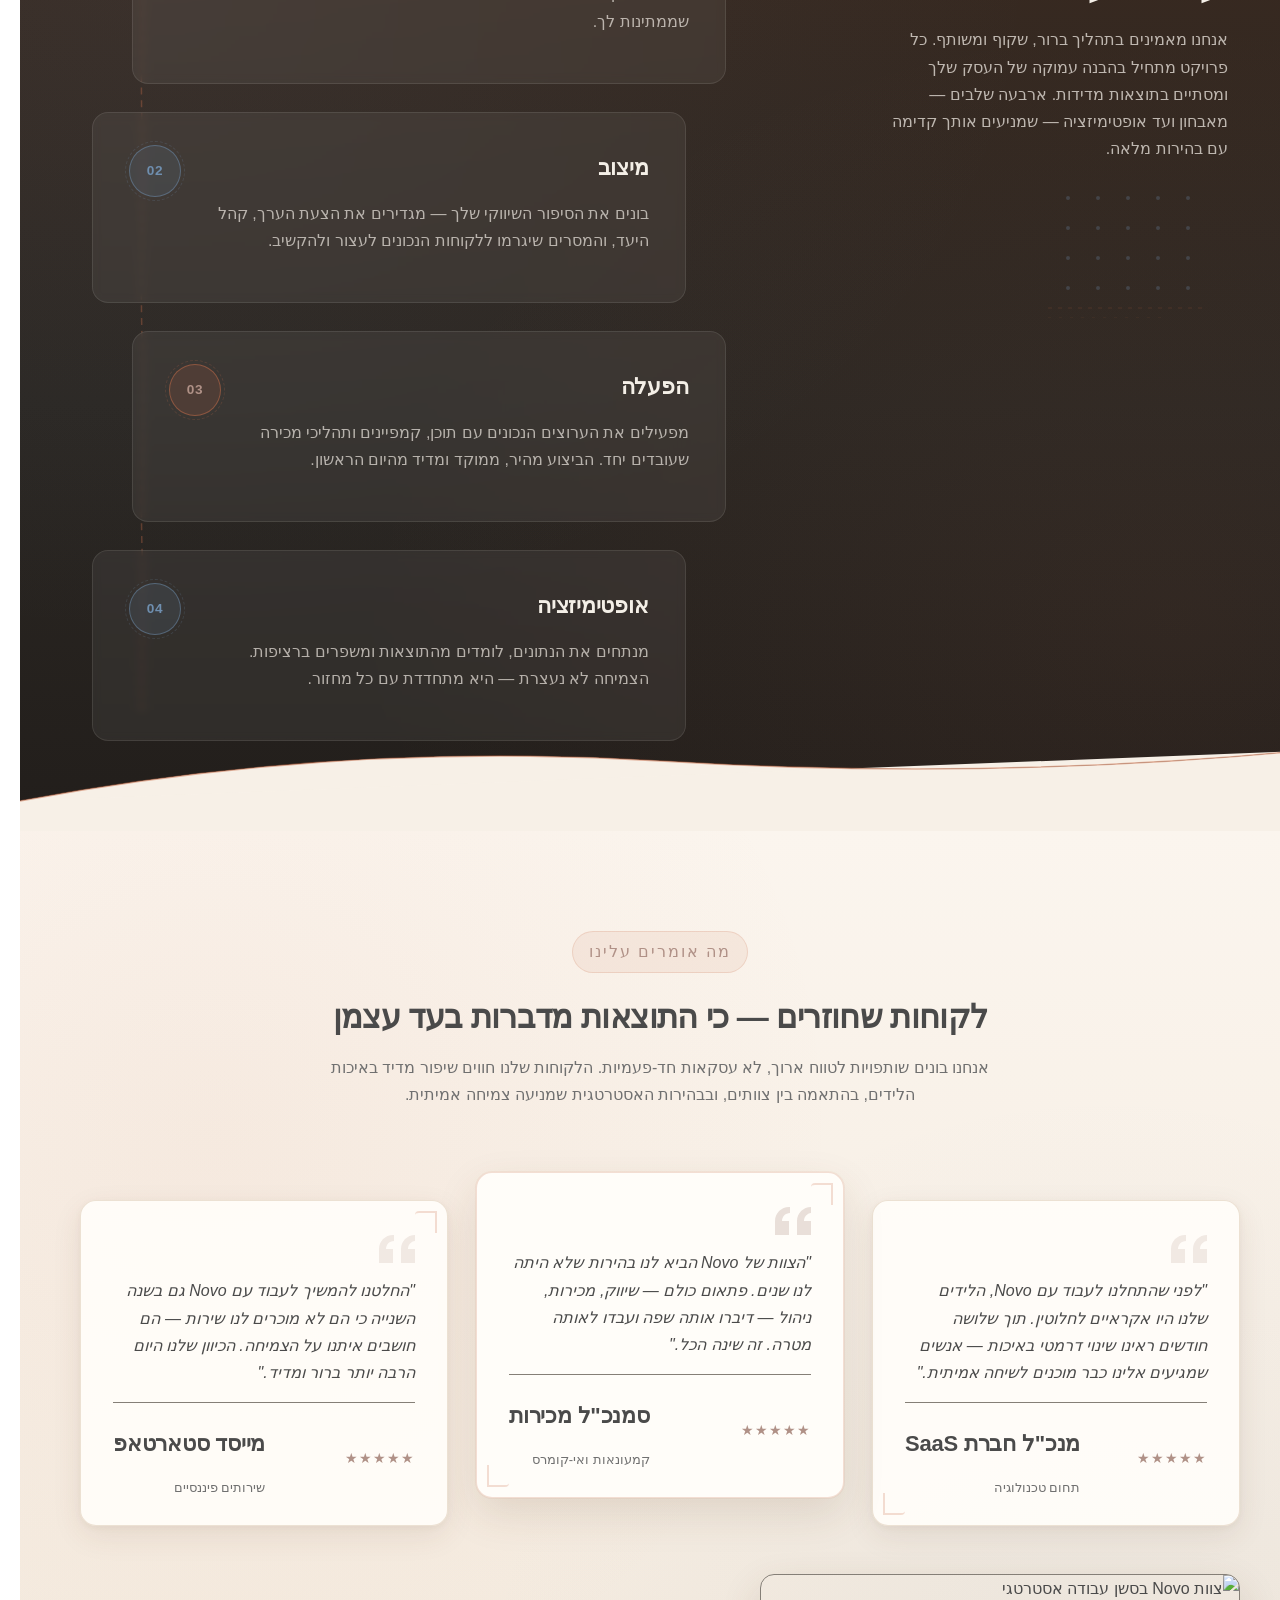
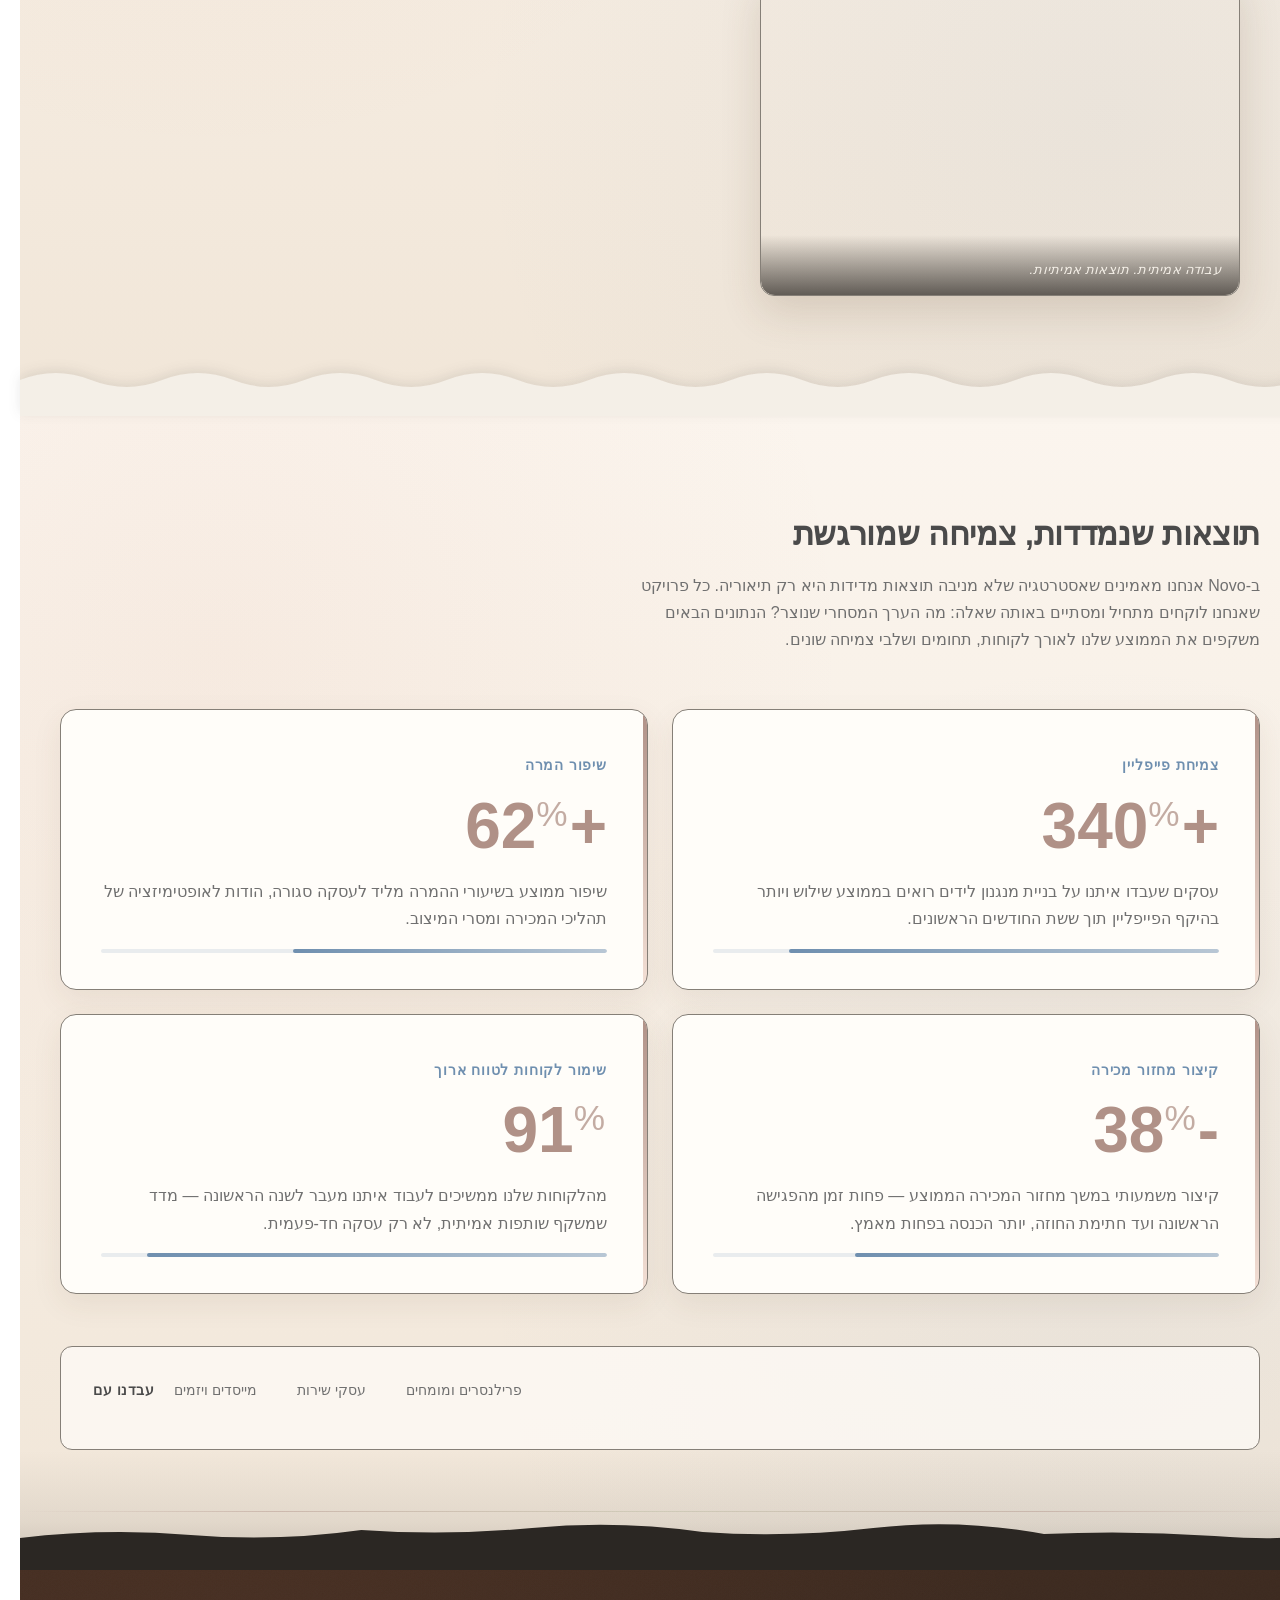
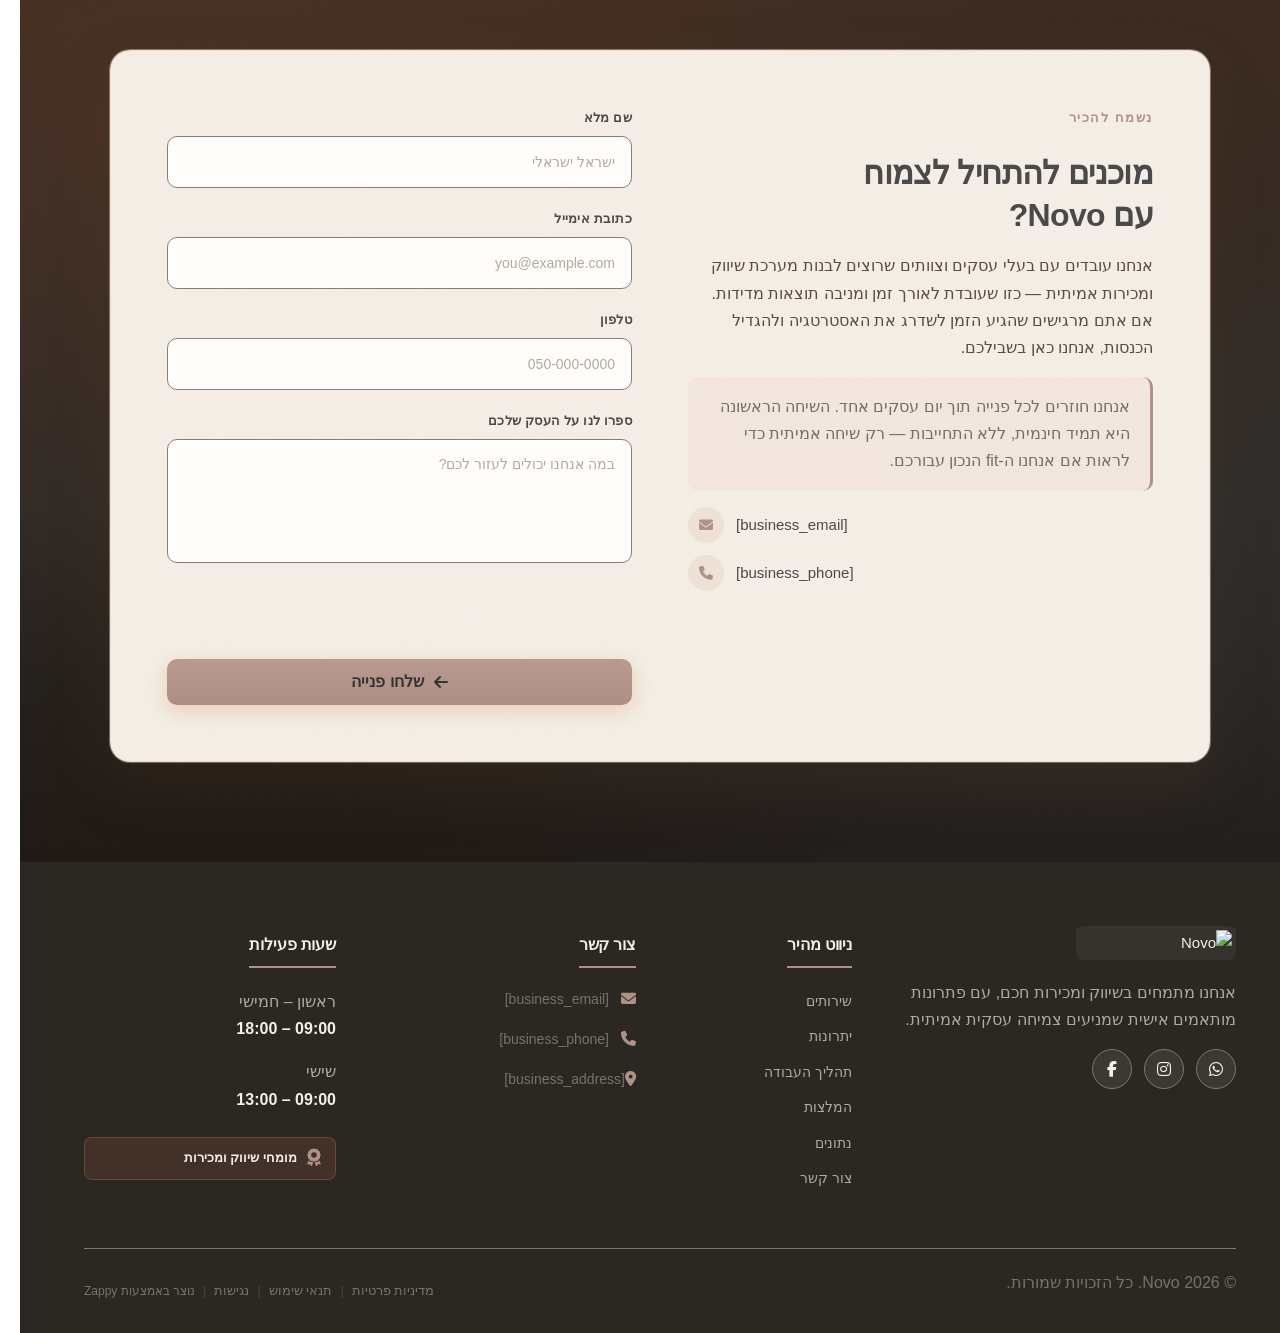
==== commit 4f4226f4: "Background sync: Progressive GitHub Sync" ====
--- a/index.html
+++ b/index.html
@@ -1434,14 +1434,14 @@
   <div class="stats-container">
     <!-- Header -->
     <div class="stats-header">
-      <h2 class="stats-title">תוצאות שנמדדות, צמיחה שמורגשת</h2>
+      <h2 class="stats-title" style="">תוצאות שנמדדות, צמיחה שמורגשת</h2>
       <p class="stats-intro">ב-Novo אנחנו מאמינים שאסטרטגיה שלא מניבה תוצאות מדידות היא רק תיאוריה. כל פרויקט שאנחנו לוקחים מתחיל ומסתיים באותה שאלה: מה הערך המסחרי שנוצר? הנתונים הבאים משקפים את הממוצע שלנו לאורך לקוחות, תחומים ושלבי צמיחה שונים.</p>
     </div>
 
     <!-- Stats Grid -->
-    <div class="stats-grid">
+    <div class="stats-grid zappy-preserve-css-grid" id="zappy-auto-grid-1774513202131-0bcq7q" data-zappy-auto-grid="true" data-original-item-width="588" data-original-gap="24px" style="grid-template-columns: 588px 588px;">
       <!-- Card 1 -->
-      <article class="stat-card">
+      <article class="stat-card" data-grid-item-index="0">
         <div class="stat-micro-label">צמיחת פייפליין</div>
         <div class="stat-number">+340<span class="stat-unit">%</span></div>
         <p class="stat-desc">עסקים שעבדו איתנו על בניית מנגנון לידים רואים בממוצע שילוש ויותר בהיקף הפייפליין תוך ששת החודשים הראשונים.</p>
@@ -1451,7 +1451,7 @@
       </article>
 
       <!-- Card 2 -->
-      <article class="stat-card">
+      <article class="stat-card" data-grid-item-index="1">
         <div class="stat-micro-label">שיפור המרה</div>
         <div class="stat-number">+62<span class="stat-unit">%</span></div>
         <p class="stat-desc">שיפור ממוצע בשיעורי ההמרה מליד לעסקה סגורה, הודות לאופטימיזציה של תהליכי המכירה ומסרי המיצוב.</p>
@@ -1461,7 +1461,7 @@
       </article>
 
       <!-- Card 3 -->
-      <article class="stat-card">
+      <article class="stat-card" data-grid-item-index="2">
         <div class="stat-micro-label">קיצור מחזור מכירה</div>
         <div class="stat-number">-38<span class="stat-unit">%</span></div>
         <p class="stat-desc">קיצור משמעותי במשך מחזור המכירה הממוצע — פחות זמן מהפגישה הראשונה ועד חתימת החוזה, יותר הכנסה בפחות מאמץ.</p>
@@ -1471,7 +1471,7 @@
       </article>
 
       <!-- Card 4 -->
-      <article class="stat-card">
+      <article class="stat-card" data-grid-item-index="3">
         <div class="stat-micro-label">שימור לקוחות לטווח ארוך</div>
         <div class="stat-number">91<span class="stat-unit">%</span></div>
         <p class="stat-desc">מהלקוחות שלנו ממשיכים לעבוד איתנו מעבר לשנה הראשונה — מדד שמשקף שותפות אמיתית, לא רק עסקה חד-פעמית.</p>
@@ -1482,16 +1482,25 @@
     </div>
 
     <!-- Trust Row -->
-    <div class="trust-row">
-      <span>עבדנו עם</span><br><span>מייסדים ויזמים</span><br><span>עסקי שירות</span><br><span>חברות בשלב צמיחה</span><br><span>סטארטאפים B2B</span><br><span>פרילנסרים ומומחים</span>
-    </div>
+    <div class="trust-row" style="">
+      <p><span class="trust-label" style="">עבדנו עם</span>
+      </p><br>
+      <p><span class="trust-item" style="">מייסדים ויזמים</span>
+      </p><br>
+      <p style=""><span class="trust-item" style="">עסקי שירות</span>
+      </p><br>
+      <br>
+      <p>
+      </p><br>
+      <p><span class="trust-item">פרילנסרים ומומחים</span>
+    </p></div>
   </div>
 
   <!-- Bottom Divider: warm sand to espresso -->
   <div class="stats-divider-wrapper">
     <div class="stats-divider-gradient"></div>
     <div class="stats-divider-line"></div>
-    <svg aria-hidden="true" viewBox="0 0 1200 60" preserveAspectRatio="none" xmlns="http://www.w3.org/2000/svg">
+    <svg data-no-icon-edit="true" aria-hidden="true" viewBox="0 0 1200 60" preserveAspectRatio="none" xmlns="http://www.w3.org/2000/svg">
       <path d="M0,60 L0,28 Q80,18 160,25 T320,20 Q400,26 480,18 T640,22 Q720,28 800,18 T960,24 Q1040,20 1120,26 T1200,22 L1200,60 Z" fill="#2B2723"></path>
     </svg>
   </div>
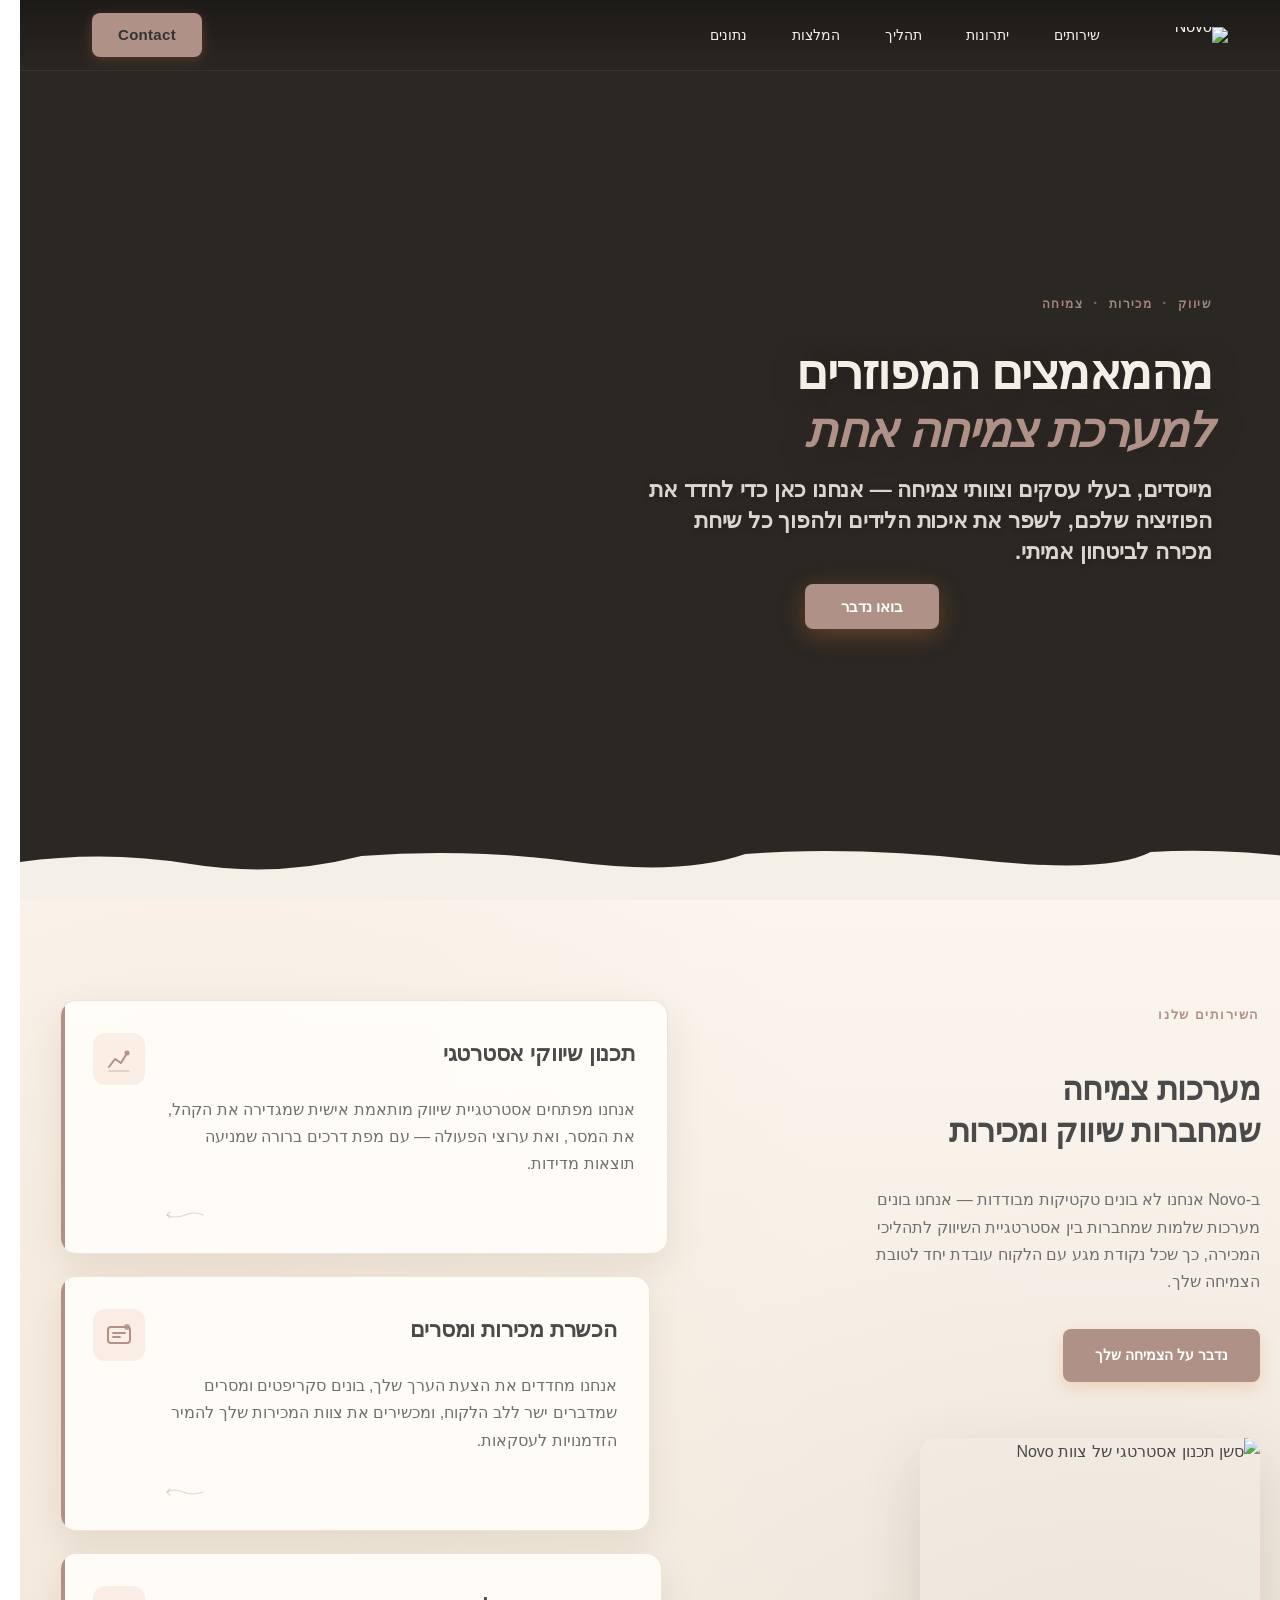
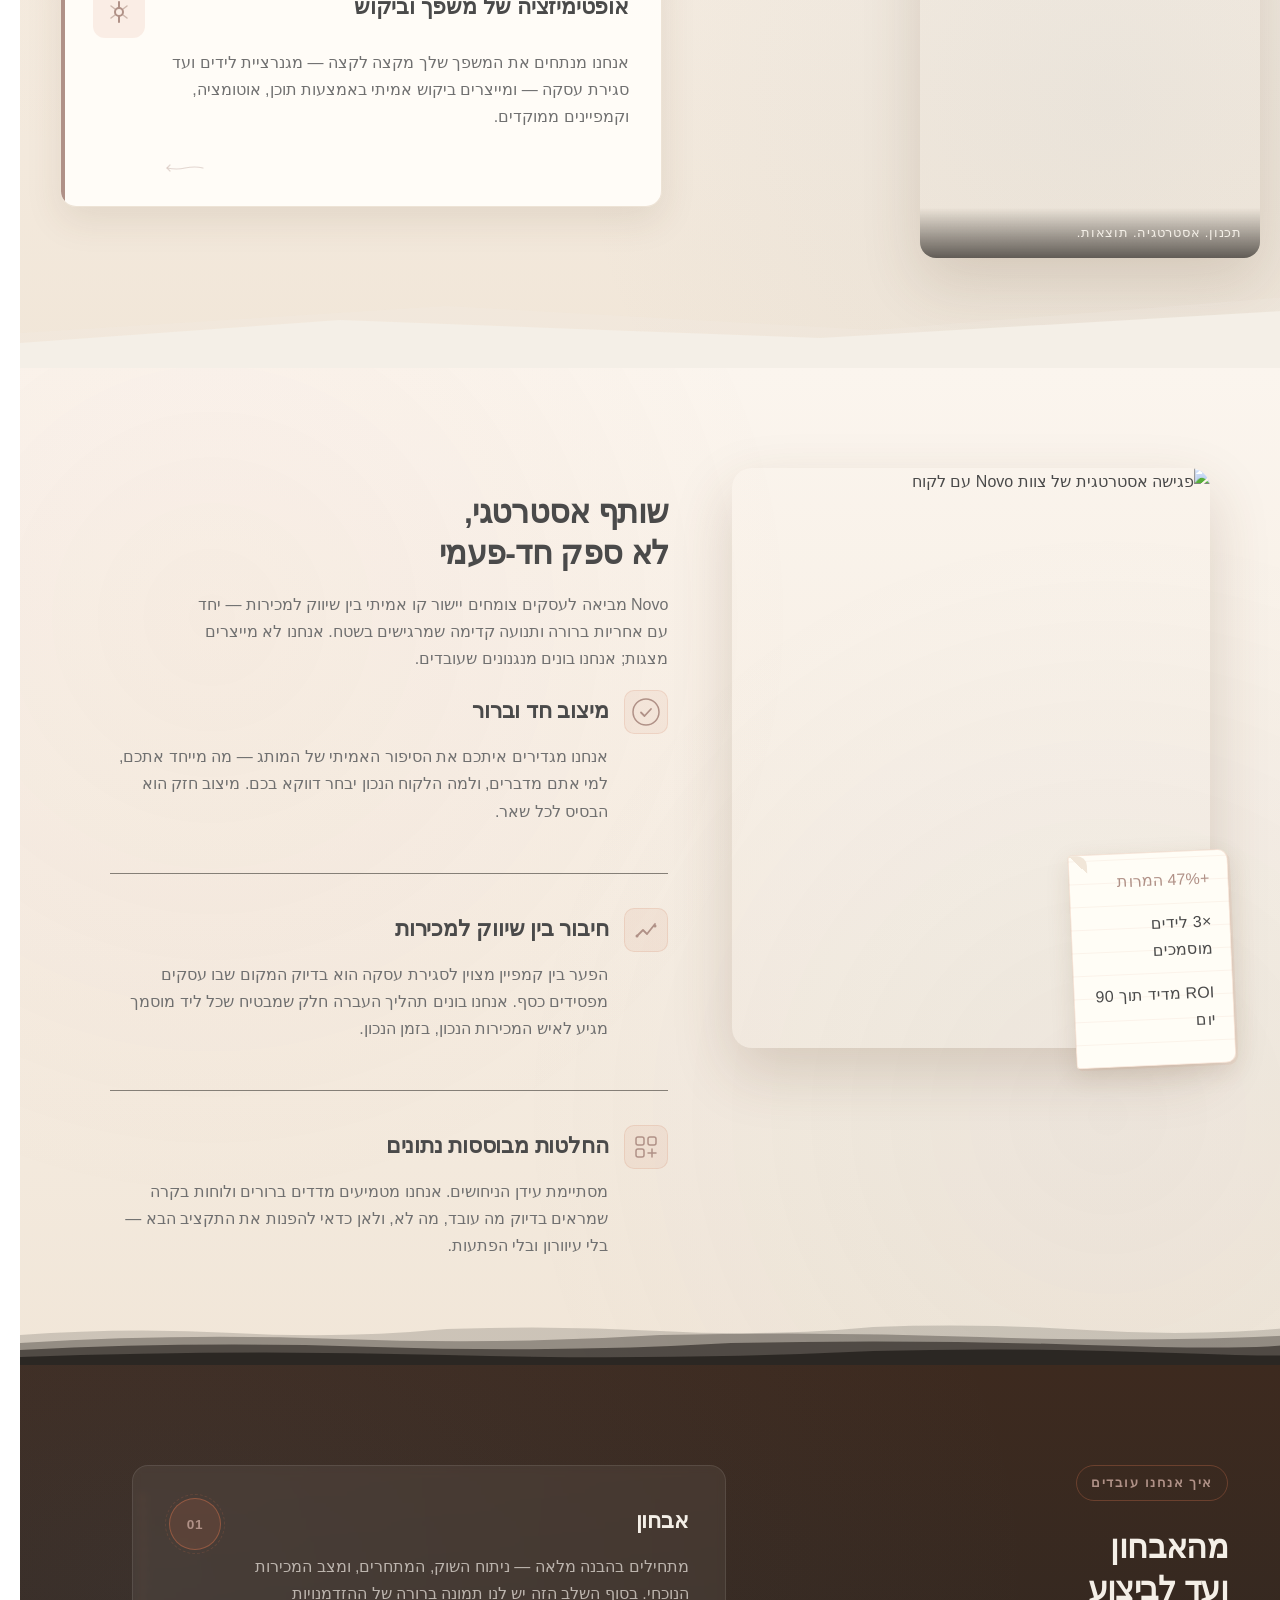
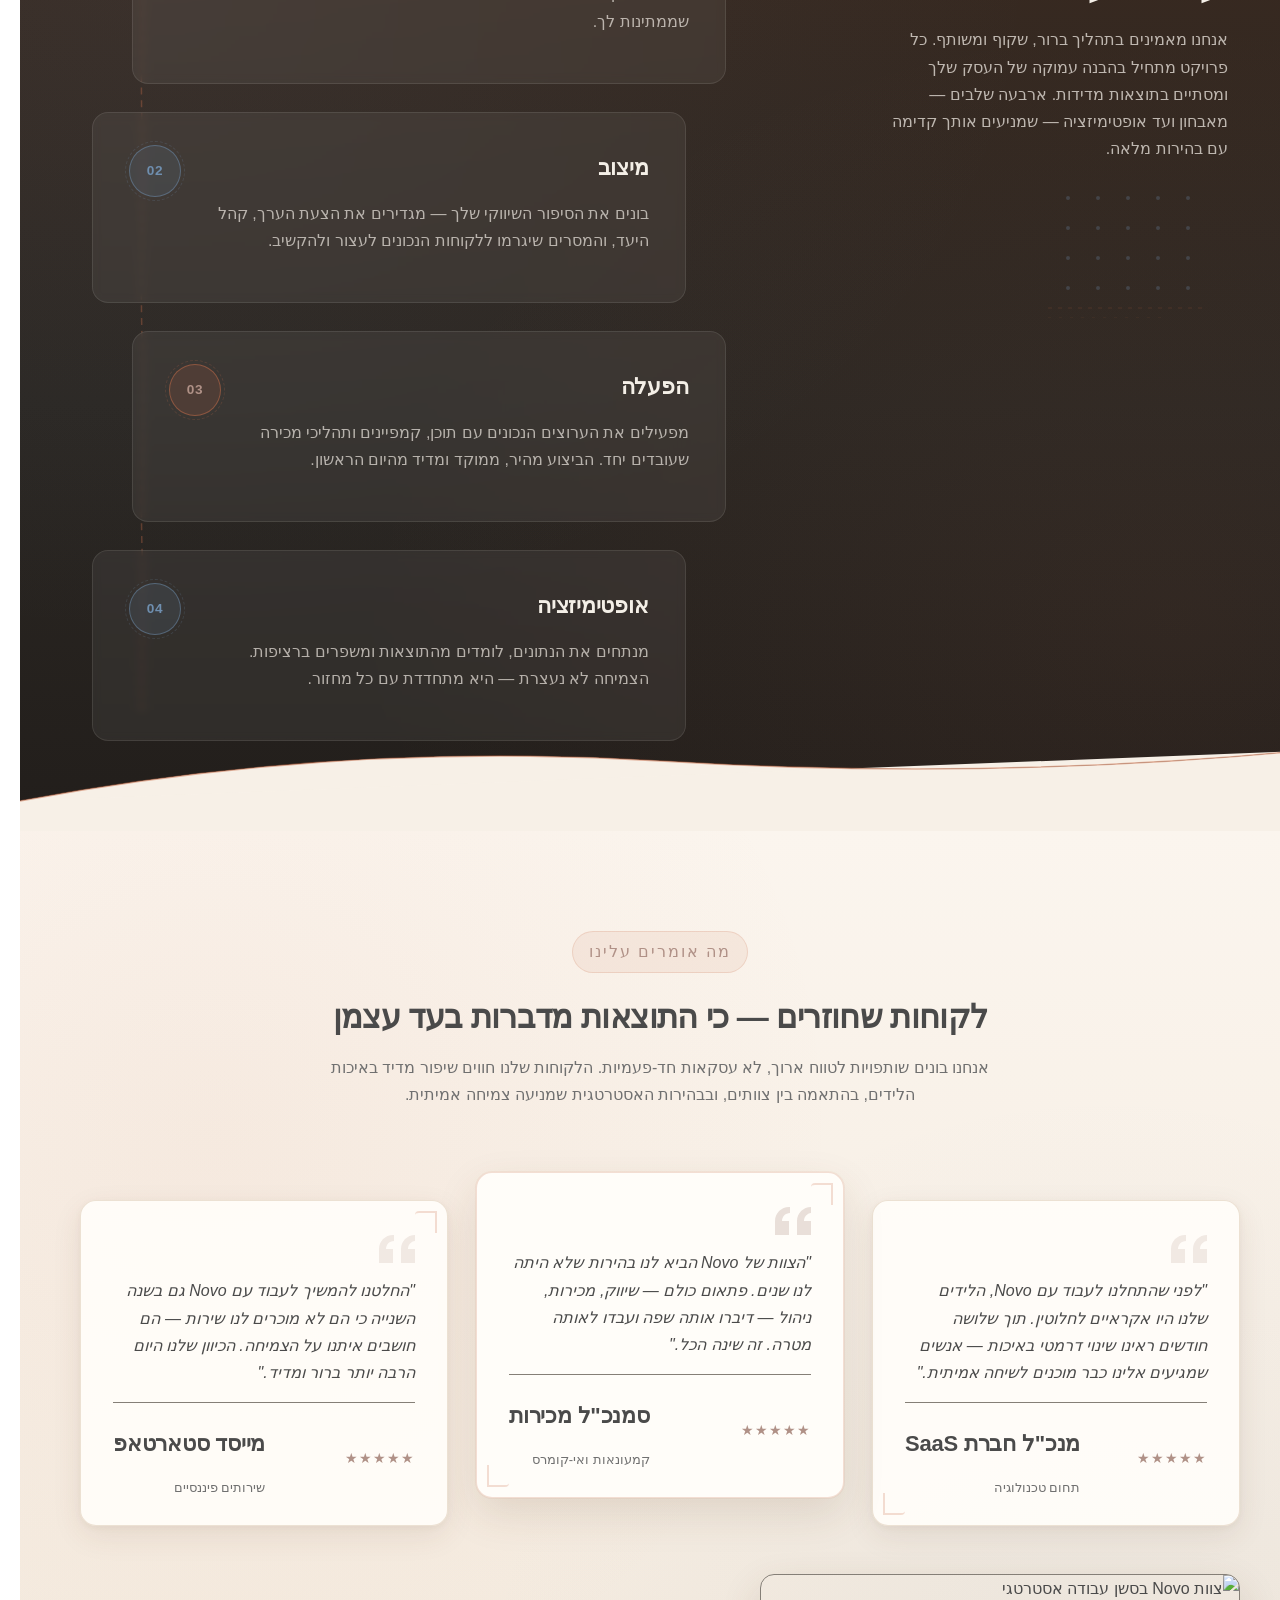
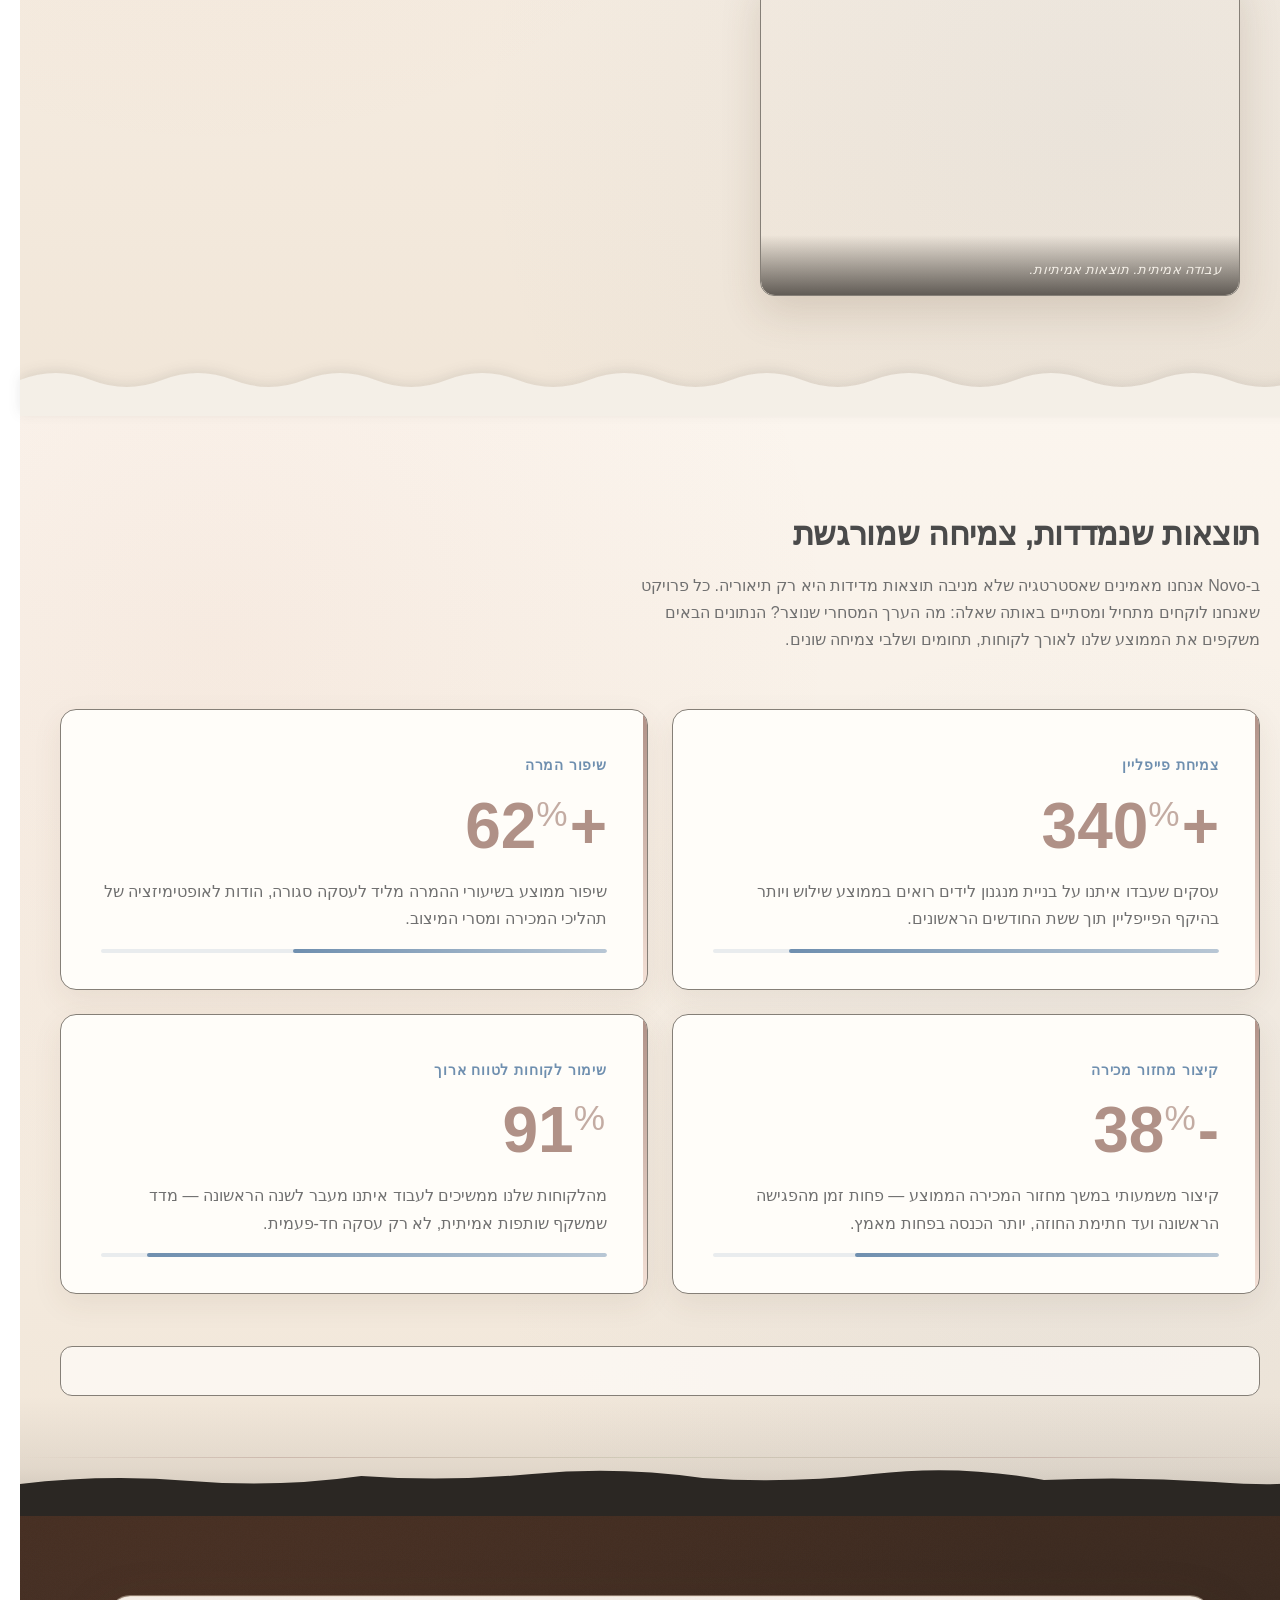
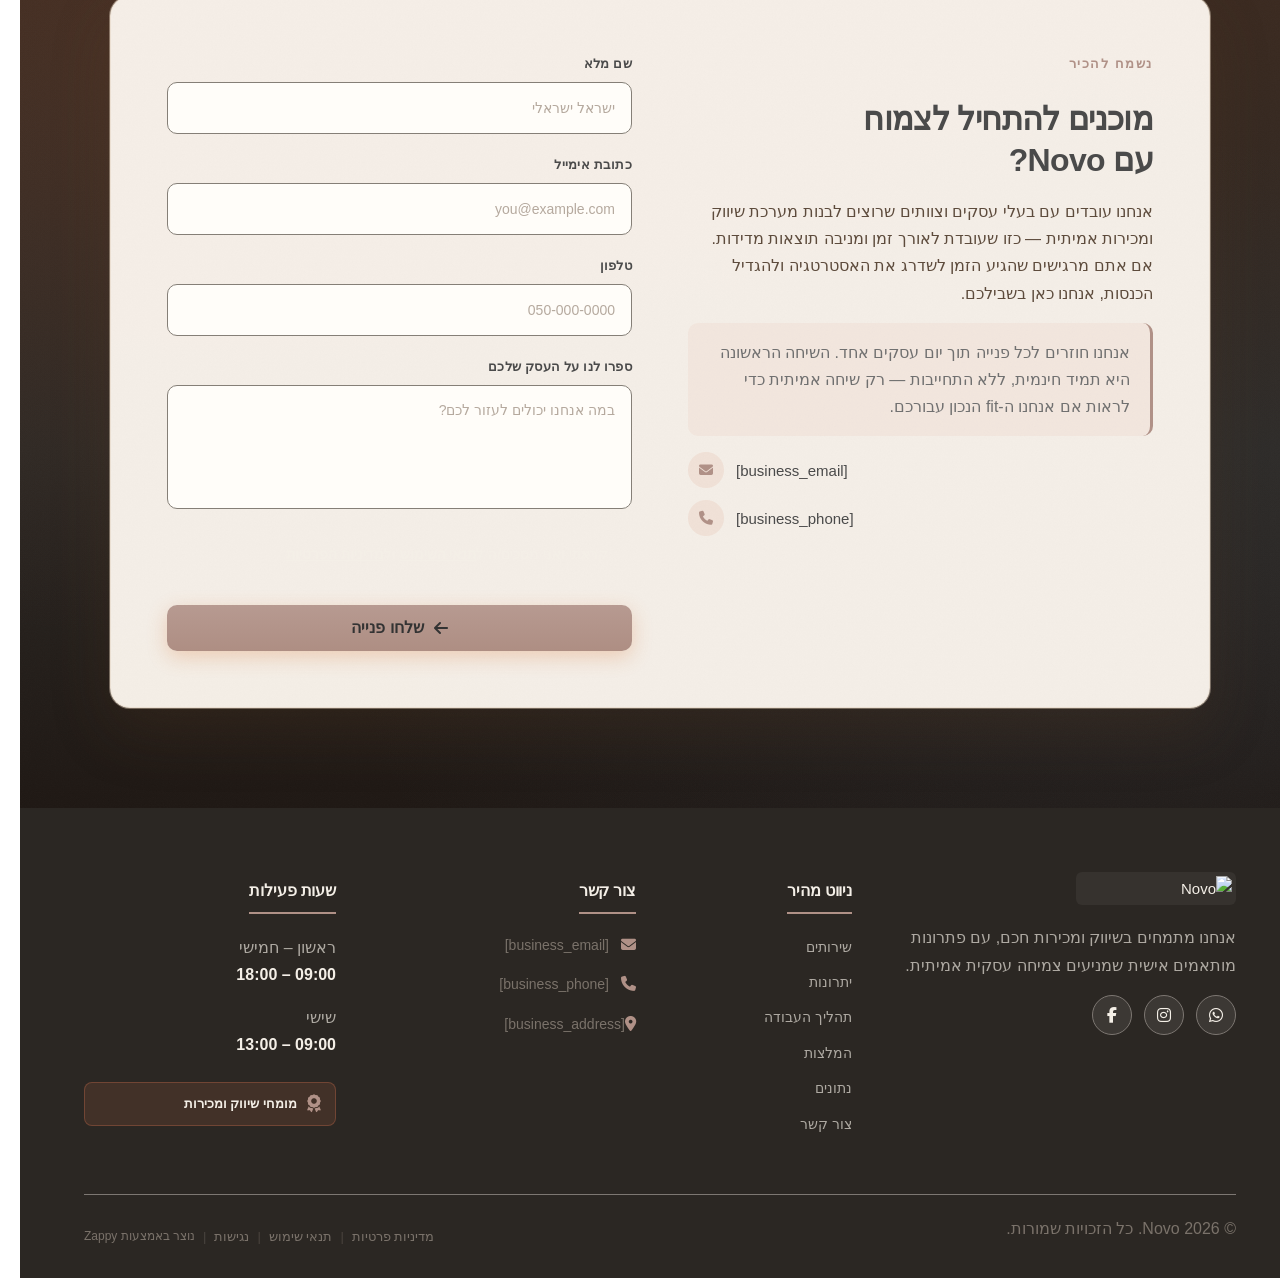
==== commit 0d054926: "Background sync: Progressive GitHub Sync" ====
--- a/index.html
+++ b/index.html
@@ -1441,7 +1441,7 @@
     <!-- Stats Grid -->
     <div class="stats-grid zappy-preserve-css-grid" id="zappy-auto-grid-1774513202131-0bcq7q" data-zappy-auto-grid="true" data-original-item-width="588" data-original-gap="24px" style="grid-template-columns: 588px 588px;">
       <!-- Card 1 -->
-      <article class="stat-card" data-grid-item-index="0">
+      <article class="stat-card">
         <div class="stat-micro-label">צמיחת פייפליין</div>
         <div class="stat-number">+340<span class="stat-unit">%</span></div>
         <p class="stat-desc">עסקים שעבדו איתנו על בניית מנגנון לידים רואים בממוצע שילוש ויותר בהיקף הפייפליין תוך ששת החודשים הראשונים.</p>
@@ -1451,7 +1451,7 @@
       </article>
 
       <!-- Card 2 -->
-      <article class="stat-card" data-grid-item-index="1">
+      <article class="stat-card">
         <div class="stat-micro-label">שיפור המרה</div>
         <div class="stat-number">+62<span class="stat-unit">%</span></div>
         <p class="stat-desc">שיפור ממוצע בשיעורי ההמרה מליד לעסקה סגורה, הודות לאופטימיזציה של תהליכי המכירה ומסרי המיצוב.</p>
@@ -1461,7 +1461,7 @@
       </article>
 
       <!-- Card 3 -->
-      <article class="stat-card" data-grid-item-index="2">
+      <article class="stat-card">
         <div class="stat-micro-label">קיצור מחזור מכירה</div>
         <div class="stat-number">-38<span class="stat-unit">%</span></div>
         <p class="stat-desc">קיצור משמעותי במשך מחזור המכירה הממוצע — פחות זמן מהפגישה הראשונה ועד חתימת החוזה, יותר הכנסה בפחות מאמץ.</p>
@@ -1471,7 +1471,7 @@
       </article>
 
       <!-- Card 4 -->
-      <article class="stat-card" data-grid-item-index="3">
+      <article class="stat-card">
         <div class="stat-micro-label">שימור לקוחות לטווח ארוך</div>
         <div class="stat-number">91<span class="stat-unit">%</span></div>
         <p class="stat-desc">מהלקוחות שלנו ממשיכים לעבוד איתנו מעבר לשנה הראשונה — מדד שמשקף שותפות אמיתית, לא רק עסקה חד-פעמית.</p>
@@ -1483,24 +1483,14 @@
 
     <!-- Trust Row -->
     <div class="trust-row" style="">
-      <p><span class="trust-label" style="">עבדנו עם</span>
-      </p><br>
-      <p><span class="trust-item" style="">מייסדים ויזמים</span>
-      </p><br>
-      <p style=""><span class="trust-item" style="">עסקי שירות</span>
-      </p><br>
-      <br>
-      <p>
-      </p><br>
-      <p><span class="trust-item">פרילנסרים ומומחים</span>
-    </p></div>
+      </div>
   </div>
 
   <!-- Bottom Divider: warm sand to espresso -->
   <div class="stats-divider-wrapper">
     <div class="stats-divider-gradient"></div>
     <div class="stats-divider-line"></div>
-    <svg data-no-icon-edit="true" aria-hidden="true" viewBox="0 0 1200 60" preserveAspectRatio="none" xmlns="http://www.w3.org/2000/svg">
+    <svg aria-hidden="true" viewBox="0 0 1200 60" preserveAspectRatio="none" xmlns="http://www.w3.org/2000/svg">
       <path d="M0,60 L0,28 Q80,18 160,25 T320,20 Q400,26 480,18 T640,22 Q720,28 800,18 T960,24 Q1040,20 1120,26 T1200,22 L1200,60 Z" fill="#2B2723"></path>
     </svg>
   </div>
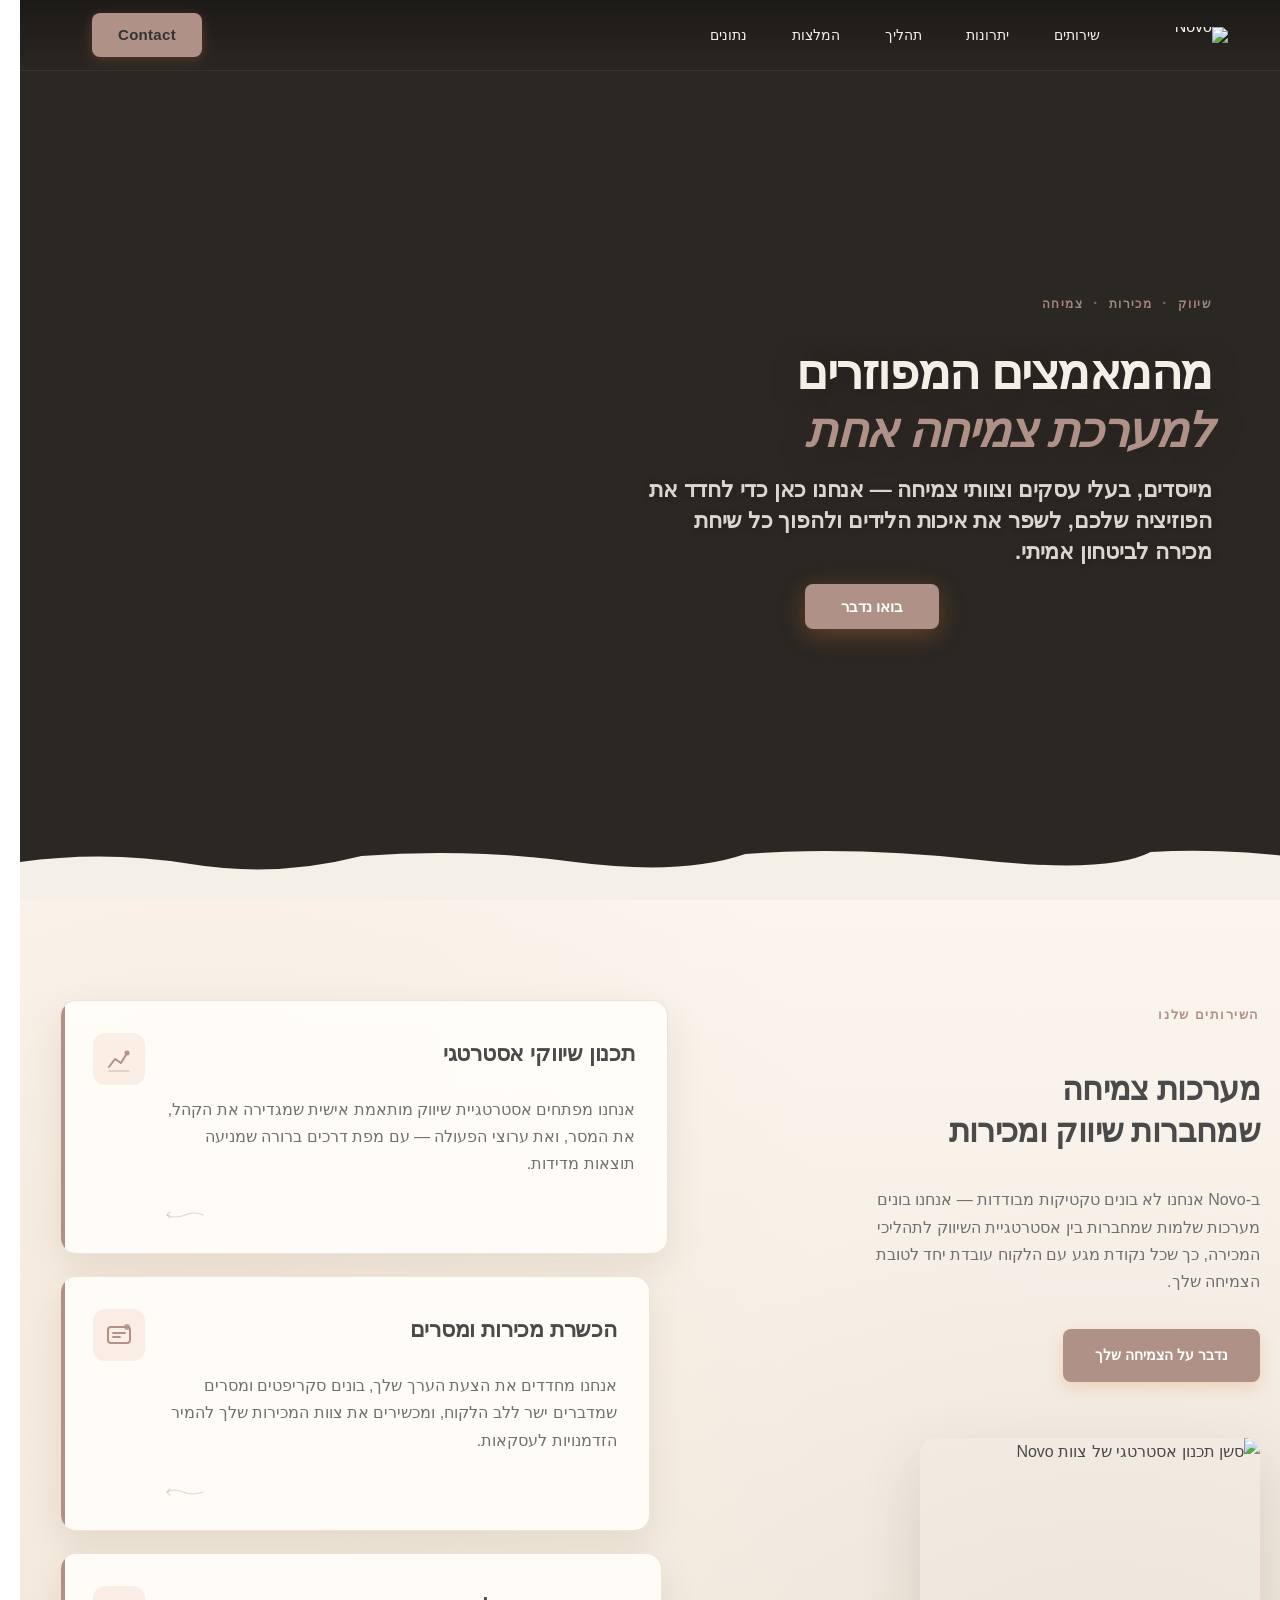
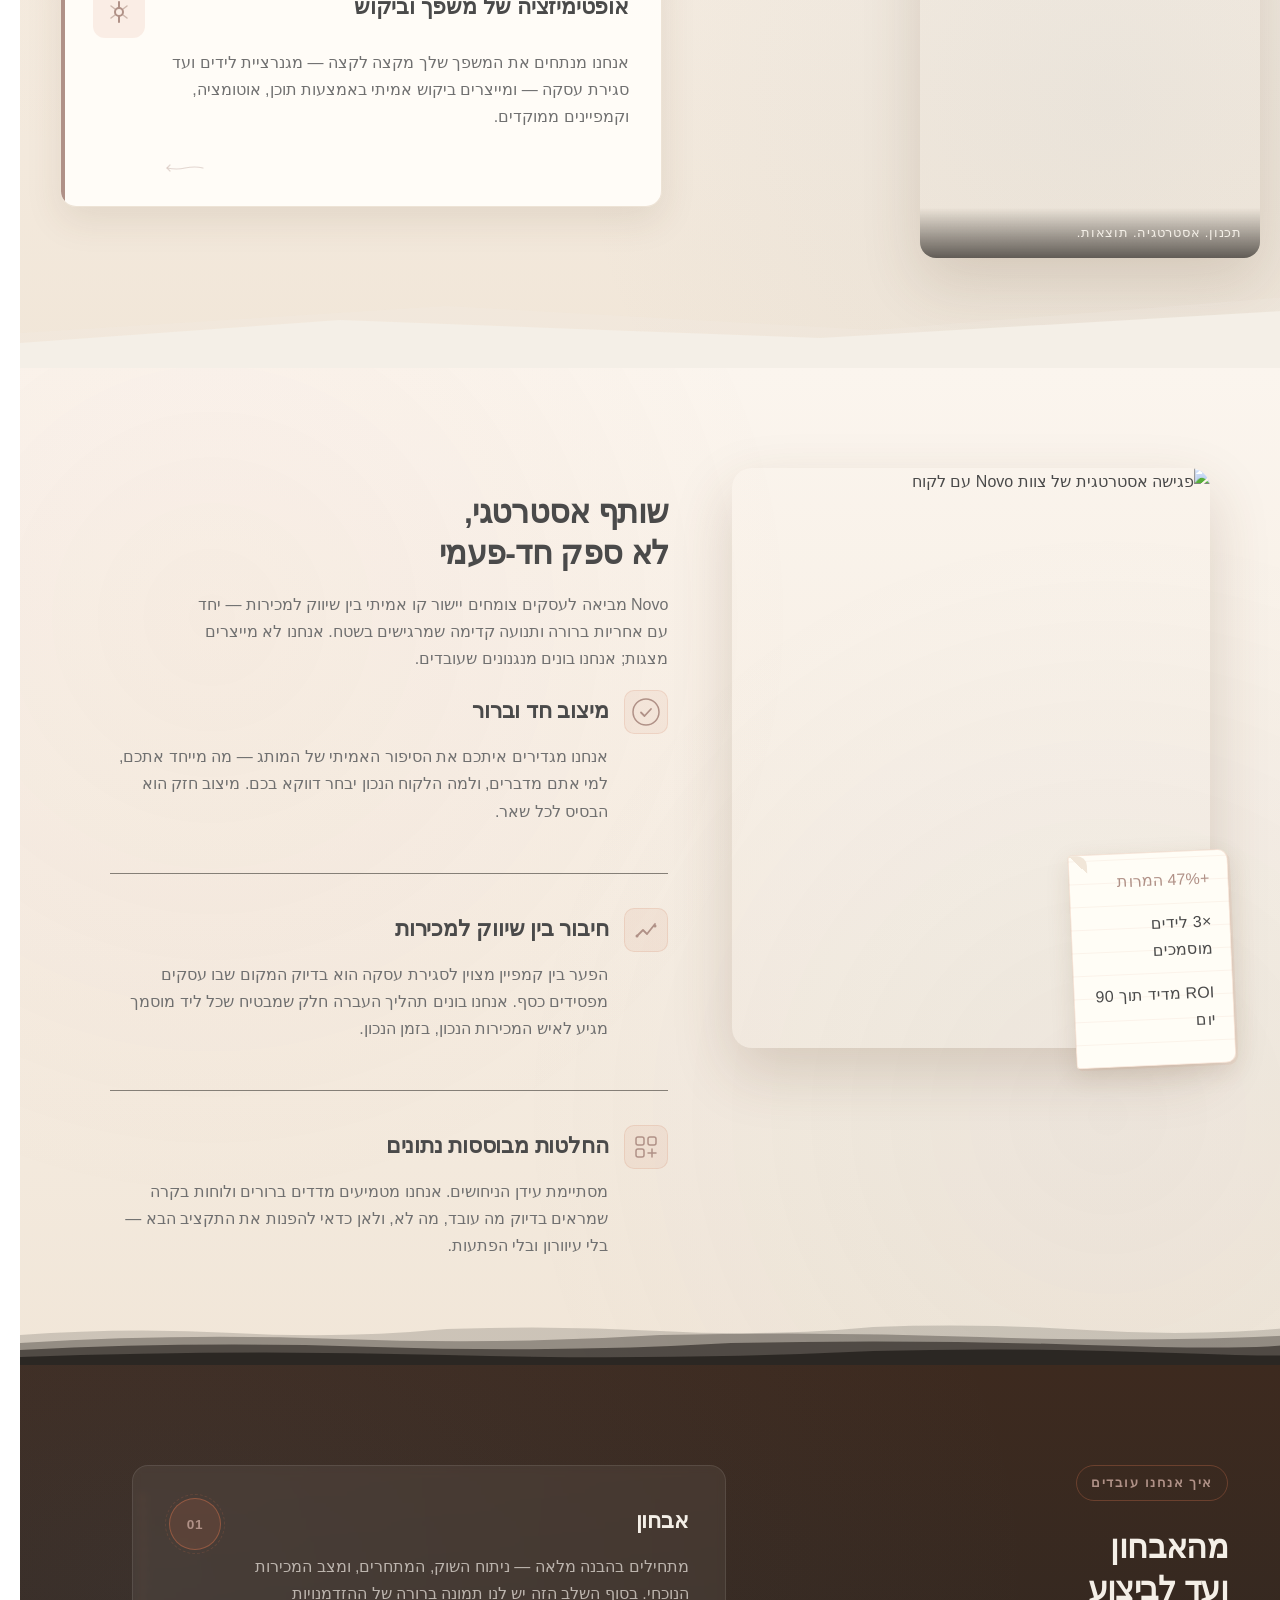
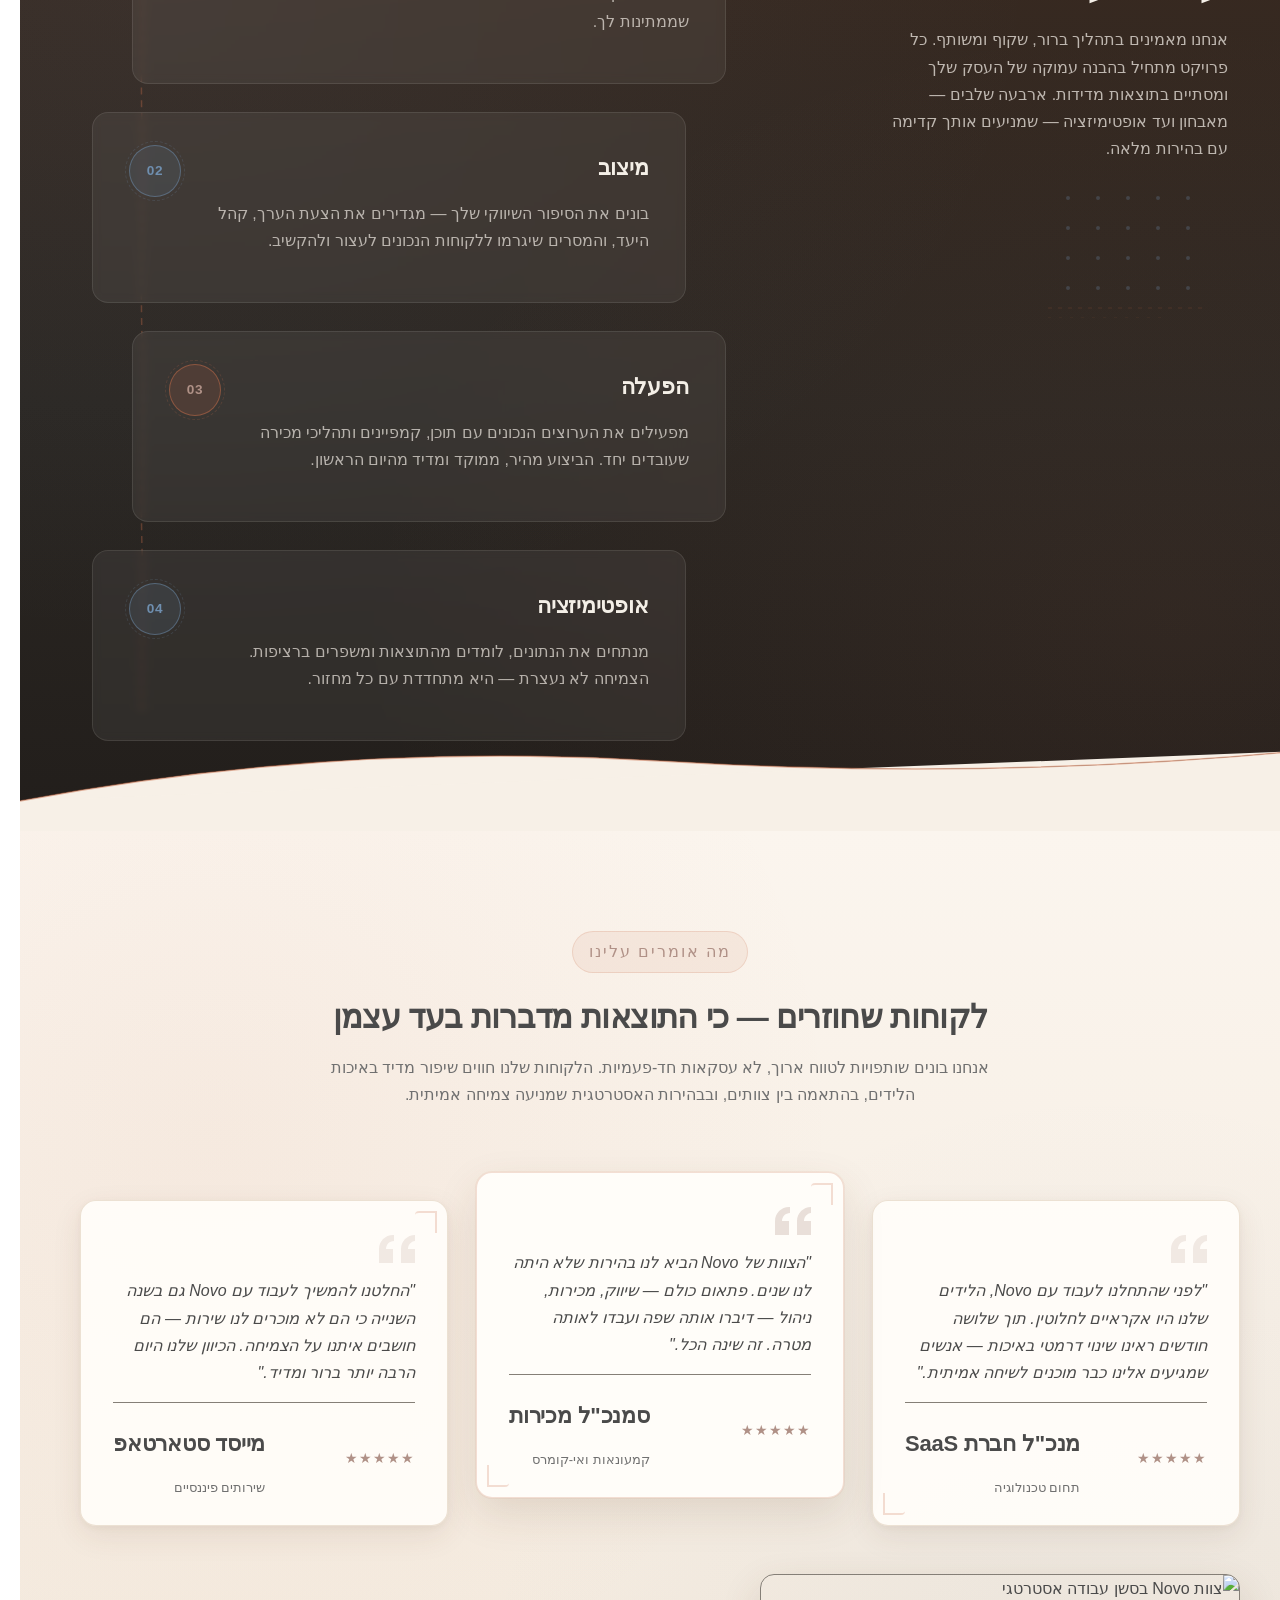
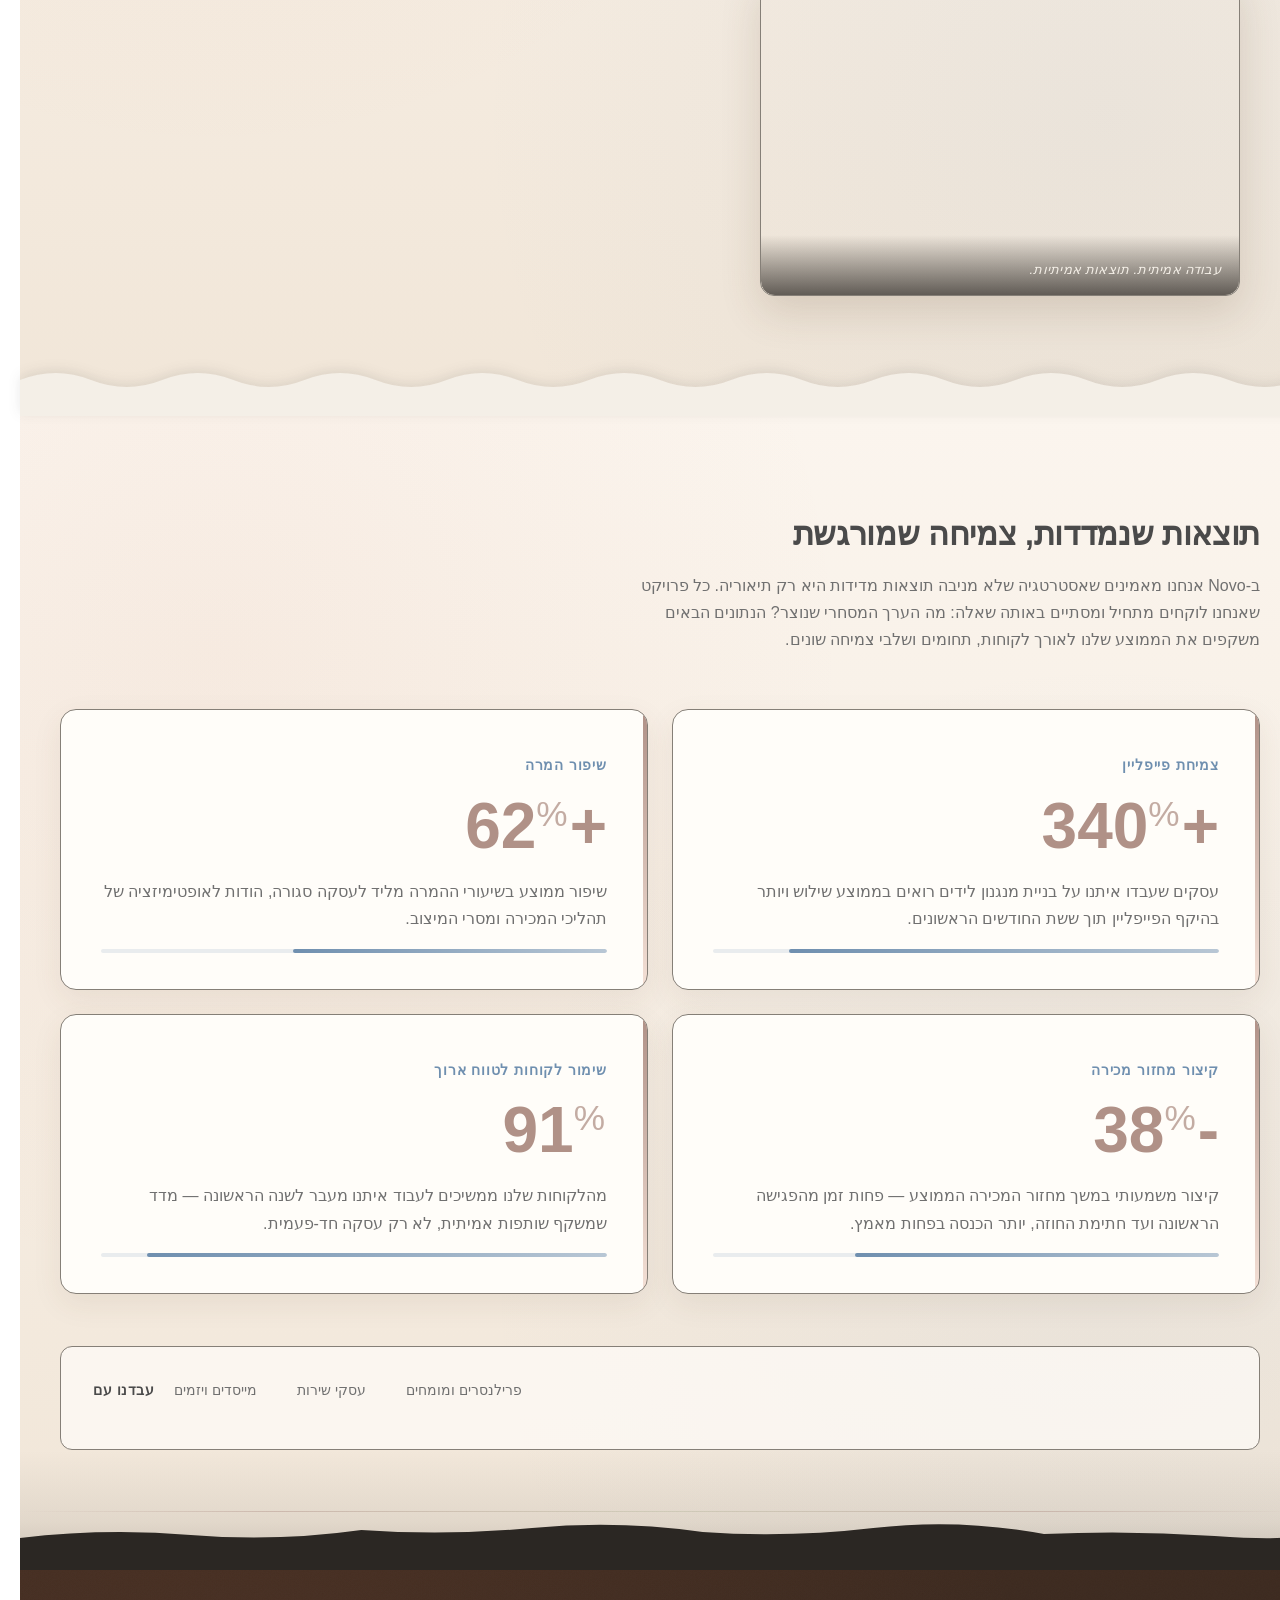
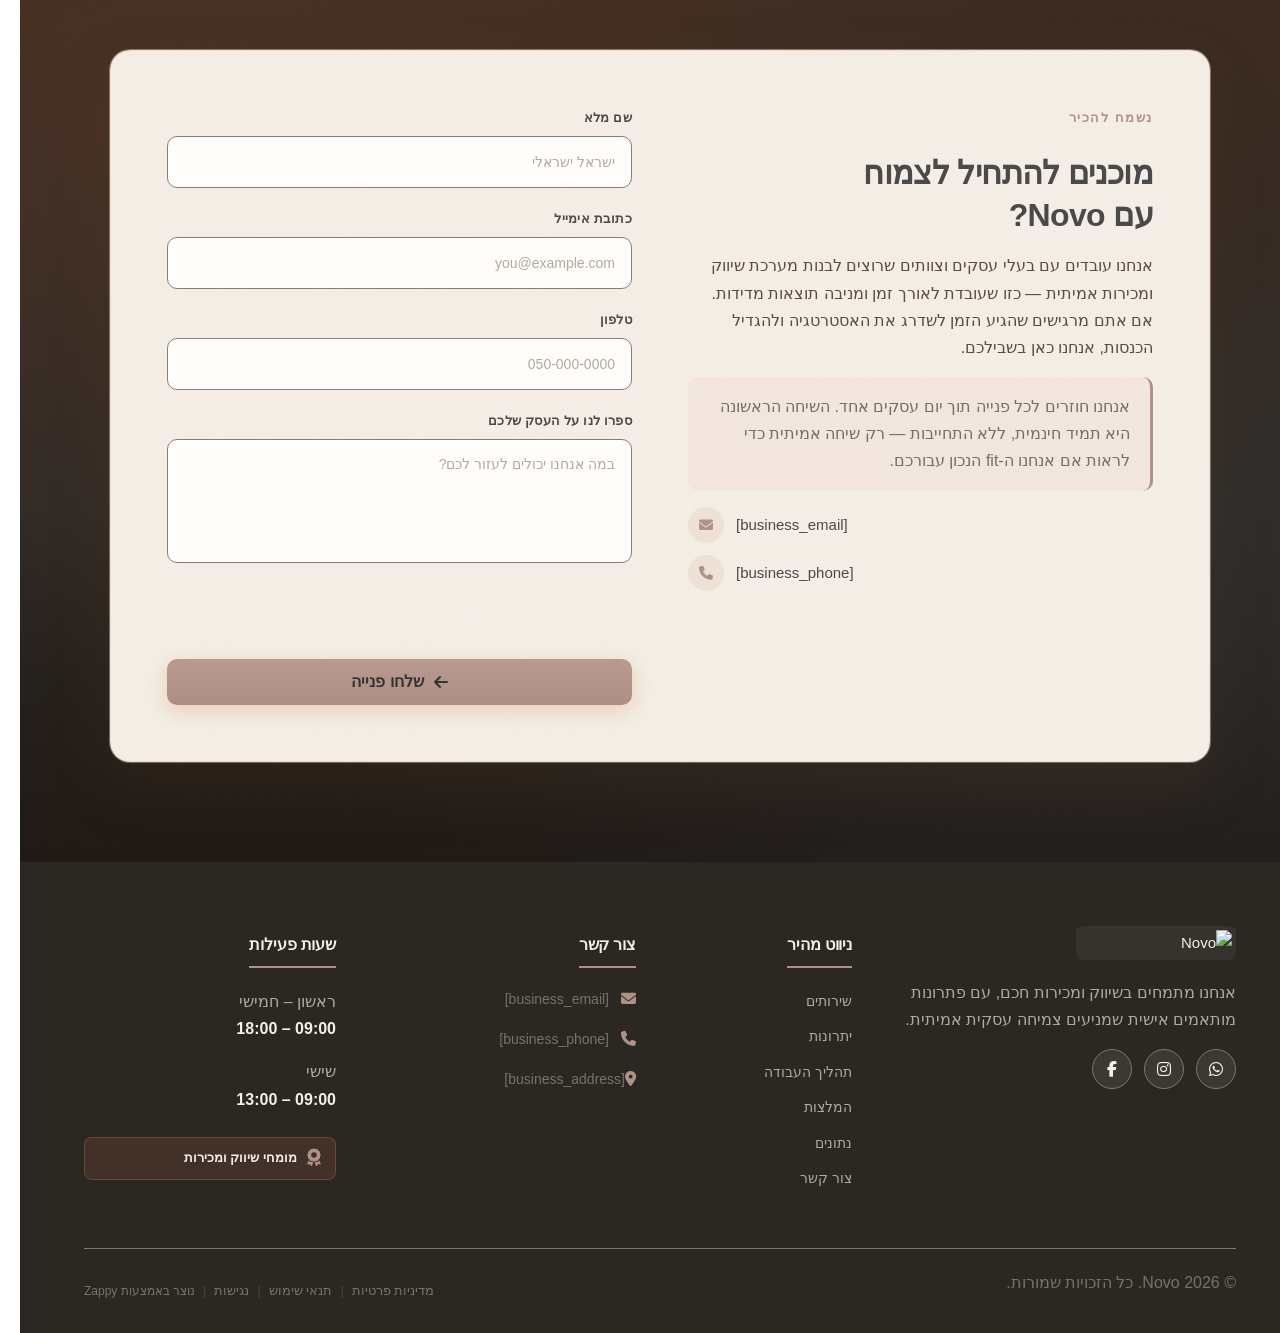
==== commit 6dfb56e0: "Background sync: Progressive GitHub Sync" ====
--- a/index.html
+++ b/index.html
@@ -1441,7 +1441,7 @@
     <!-- Stats Grid -->
     <div class="stats-grid zappy-preserve-css-grid" id="zappy-auto-grid-1774513202131-0bcq7q" data-zappy-auto-grid="true" data-original-item-width="588" data-original-gap="24px" style="grid-template-columns: 588px 588px;">
       <!-- Card 1 -->
-      <article class="stat-card">
+      <article class="stat-card" data-grid-item-index="0">
         <div class="stat-micro-label">צמיחת פייפליין</div>
         <div class="stat-number">+340<span class="stat-unit">%</span></div>
         <p class="stat-desc">עסקים שעבדו איתנו על בניית מנגנון לידים רואים בממוצע שילוש ויותר בהיקף הפייפליין תוך ששת החודשים הראשונים.</p>
@@ -1451,7 +1451,7 @@
       </article>
 
       <!-- Card 2 -->
-      <article class="stat-card">
+      <article class="stat-card" data-grid-item-index="1">
         <div class="stat-micro-label">שיפור המרה</div>
         <div class="stat-number">+62<span class="stat-unit">%</span></div>
         <p class="stat-desc">שיפור ממוצע בשיעורי ההמרה מליד לעסקה סגורה, הודות לאופטימיזציה של תהליכי המכירה ומסרי המיצוב.</p>
@@ -1461,7 +1461,7 @@
       </article>
 
       <!-- Card 3 -->
-      <article class="stat-card">
+      <article class="stat-card" data-grid-item-index="2">
         <div class="stat-micro-label">קיצור מחזור מכירה</div>
         <div class="stat-number">-38<span class="stat-unit">%</span></div>
         <p class="stat-desc">קיצור משמעותי במשך מחזור המכירה הממוצע — פחות זמן מהפגישה הראשונה ועד חתימת החוזה, יותר הכנסה בפחות מאמץ.</p>
@@ -1471,7 +1471,7 @@
       </article>
 
       <!-- Card 4 -->
-      <article class="stat-card">
+      <article class="stat-card" data-grid-item-index="3">
         <div class="stat-micro-label">שימור לקוחות לטווח ארוך</div>
         <div class="stat-number">91<span class="stat-unit">%</span></div>
         <p class="stat-desc">מהלקוחות שלנו ממשיכים לעבוד איתנו מעבר לשנה הראשונה — מדד שמשקף שותפות אמיתית, לא רק עסקה חד-פעמית.</p>
@@ -1483,14 +1483,24 @@
 
     <!-- Trust Row -->
     <div class="trust-row" style="">
-      </div>
+      <p><span class="trust-label" style="">עבדנו עם</span>
+      </p><br>
+      <p><span class="trust-item" style="">מייסדים ויזמים</span>
+      </p><br>
+      <p style=""><span class="trust-item" style="">עסקי שירות</span>
+      </p><br>
+      <br>
+      <p>
+      </p><br>
+      <p><span class="trust-item">פרילנסרים ומומחים</span>
+    </p></div>
   </div>
 
   <!-- Bottom Divider: warm sand to espresso -->
   <div class="stats-divider-wrapper">
     <div class="stats-divider-gradient"></div>
     <div class="stats-divider-line"></div>
-    <svg aria-hidden="true" viewBox="0 0 1200 60" preserveAspectRatio="none" xmlns="http://www.w3.org/2000/svg">
+    <svg data-no-icon-edit="true" aria-hidden="true" viewBox="0 0 1200 60" preserveAspectRatio="none" xmlns="http://www.w3.org/2000/svg">
       <path d="M0,60 L0,28 Q80,18 160,25 T320,20 Q400,26 480,18 T640,22 Q720,28 800,18 T960,24 Q1040,20 1120,26 T1200,22 L1200,60 Z" fill="#2B2723"></path>
     </svg>
   </div>
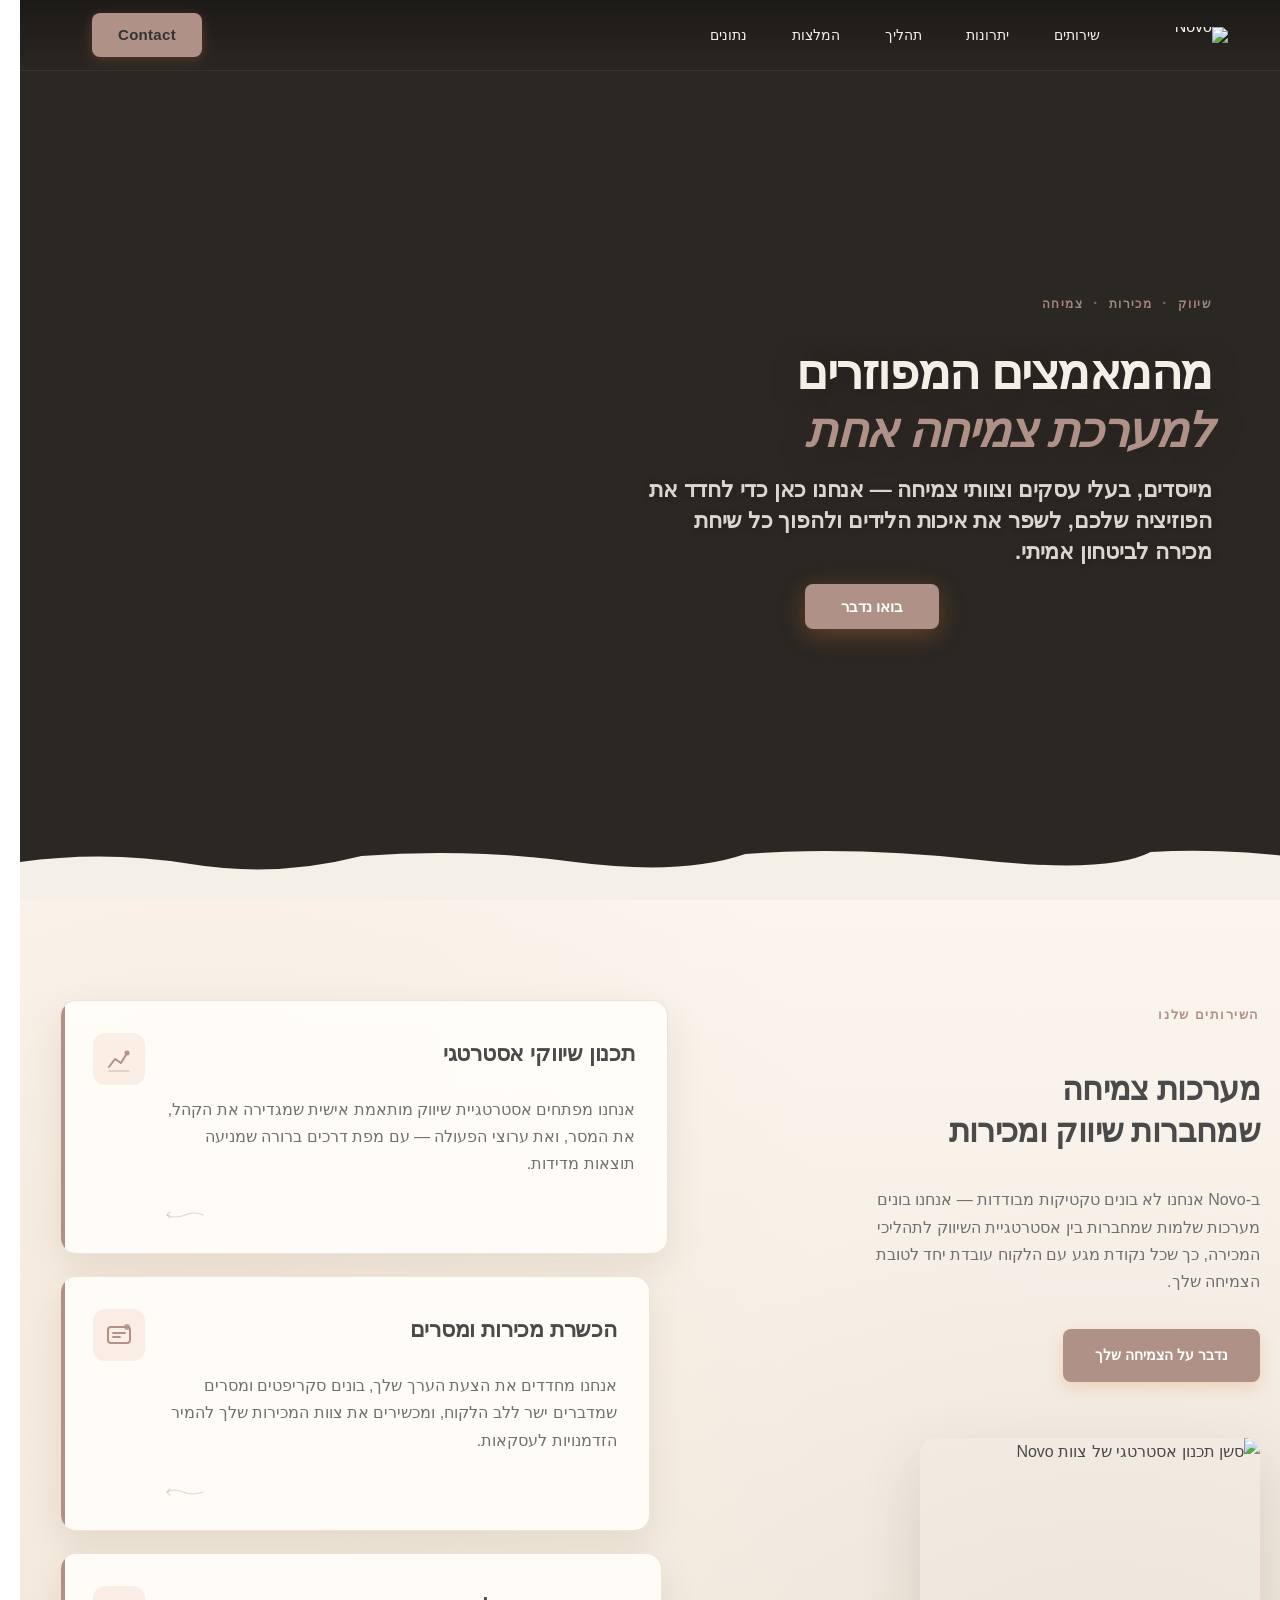
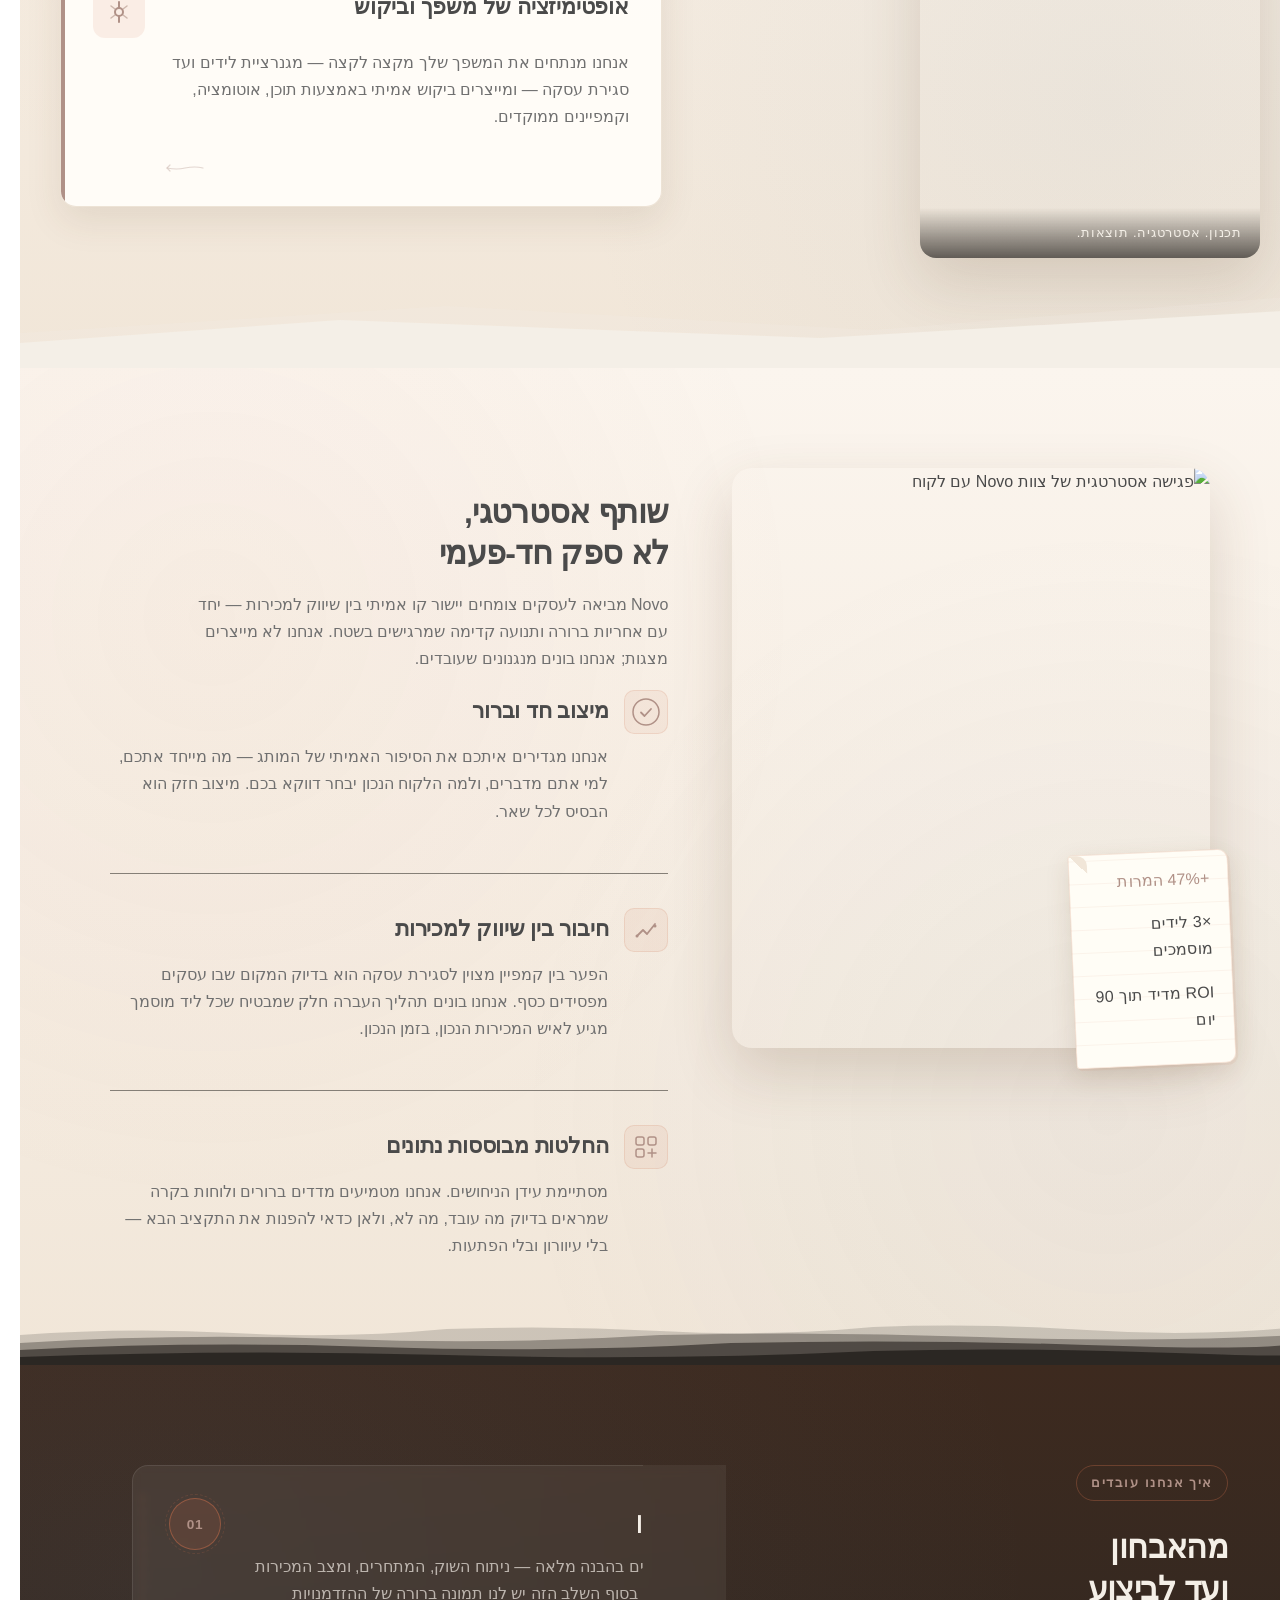
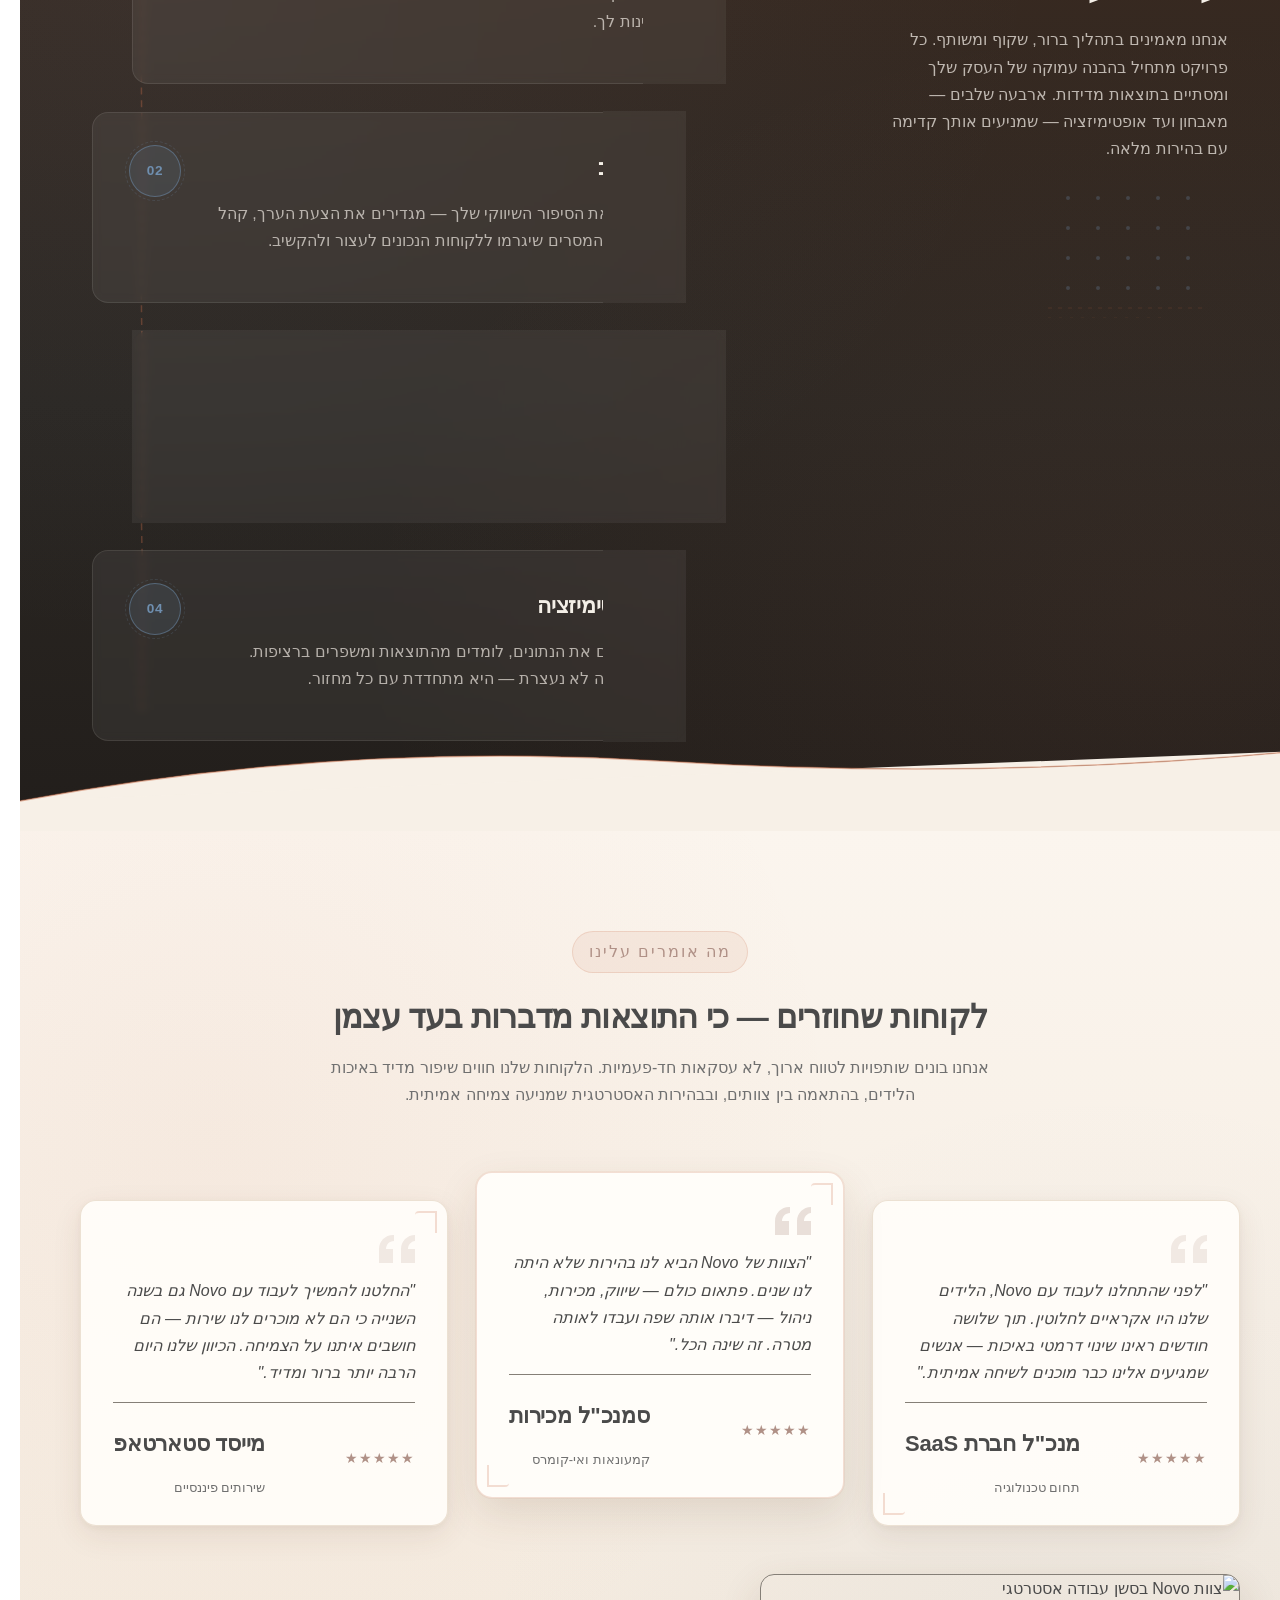
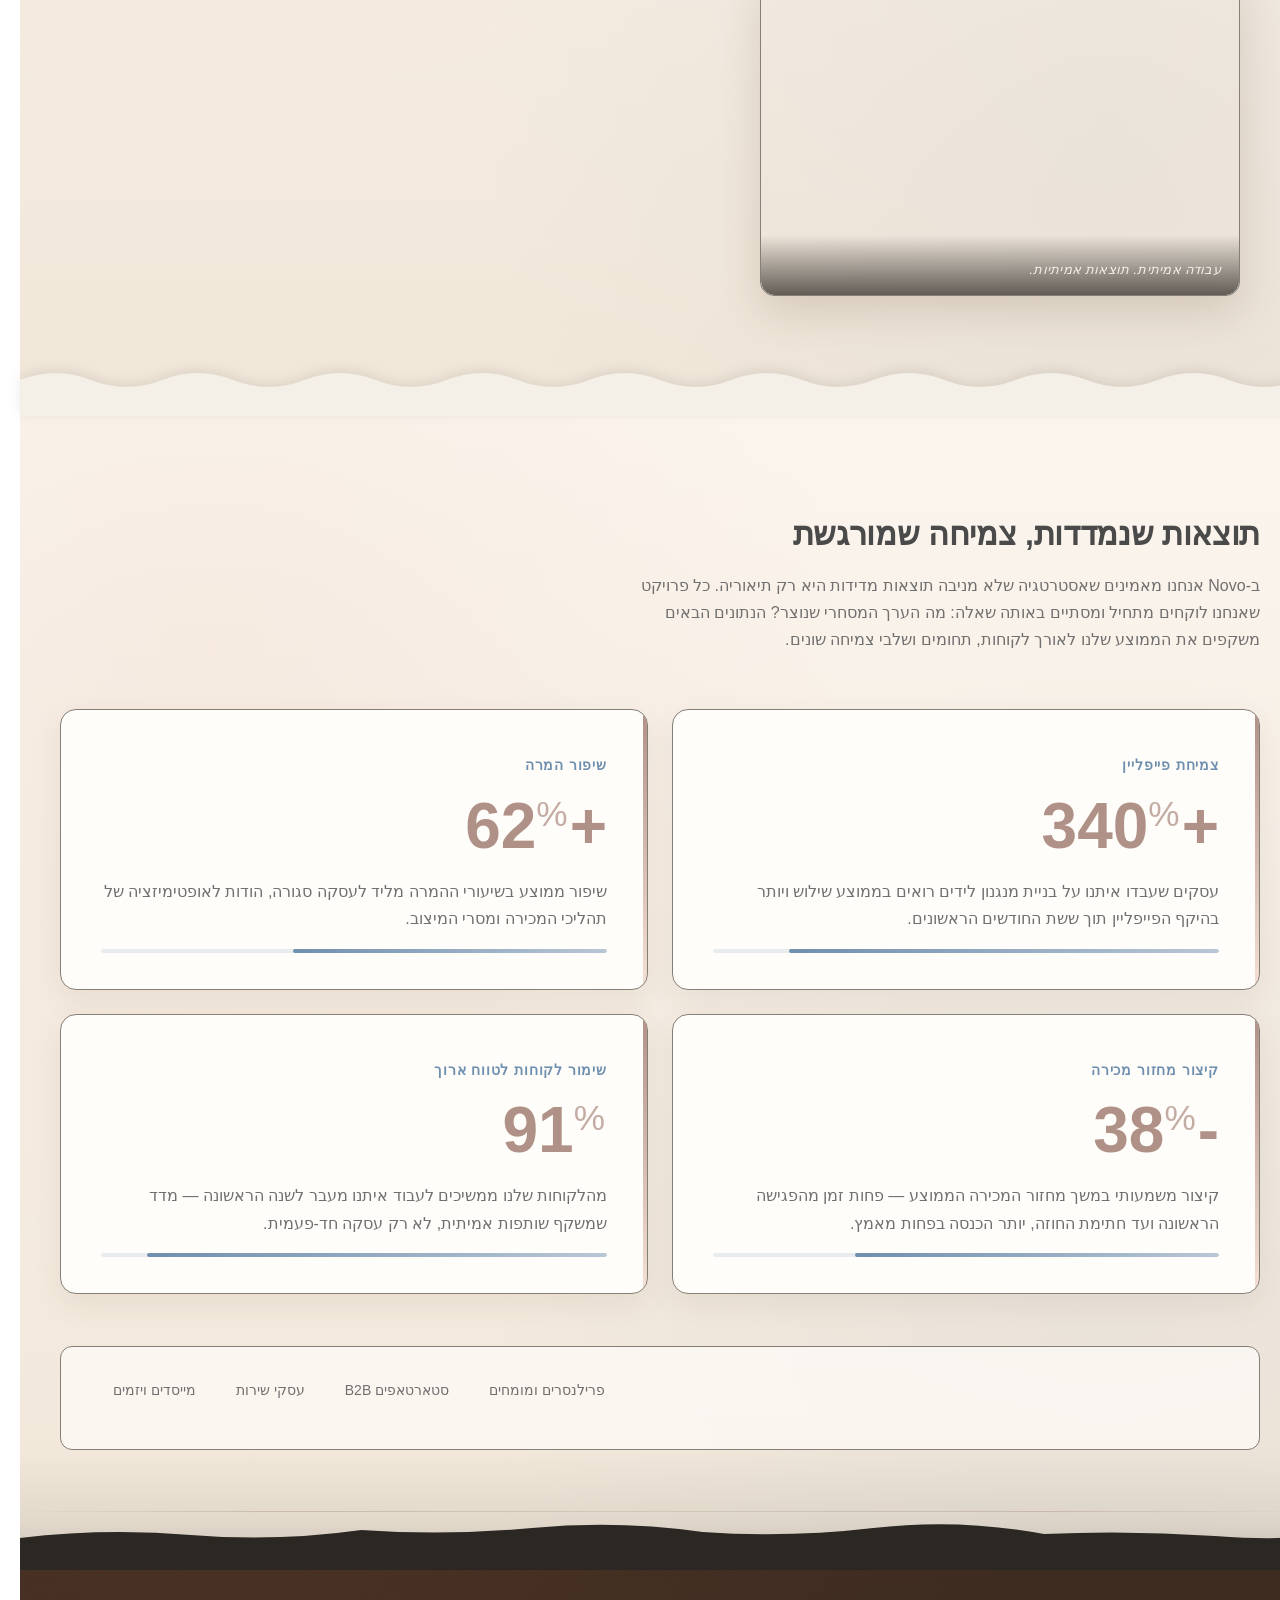
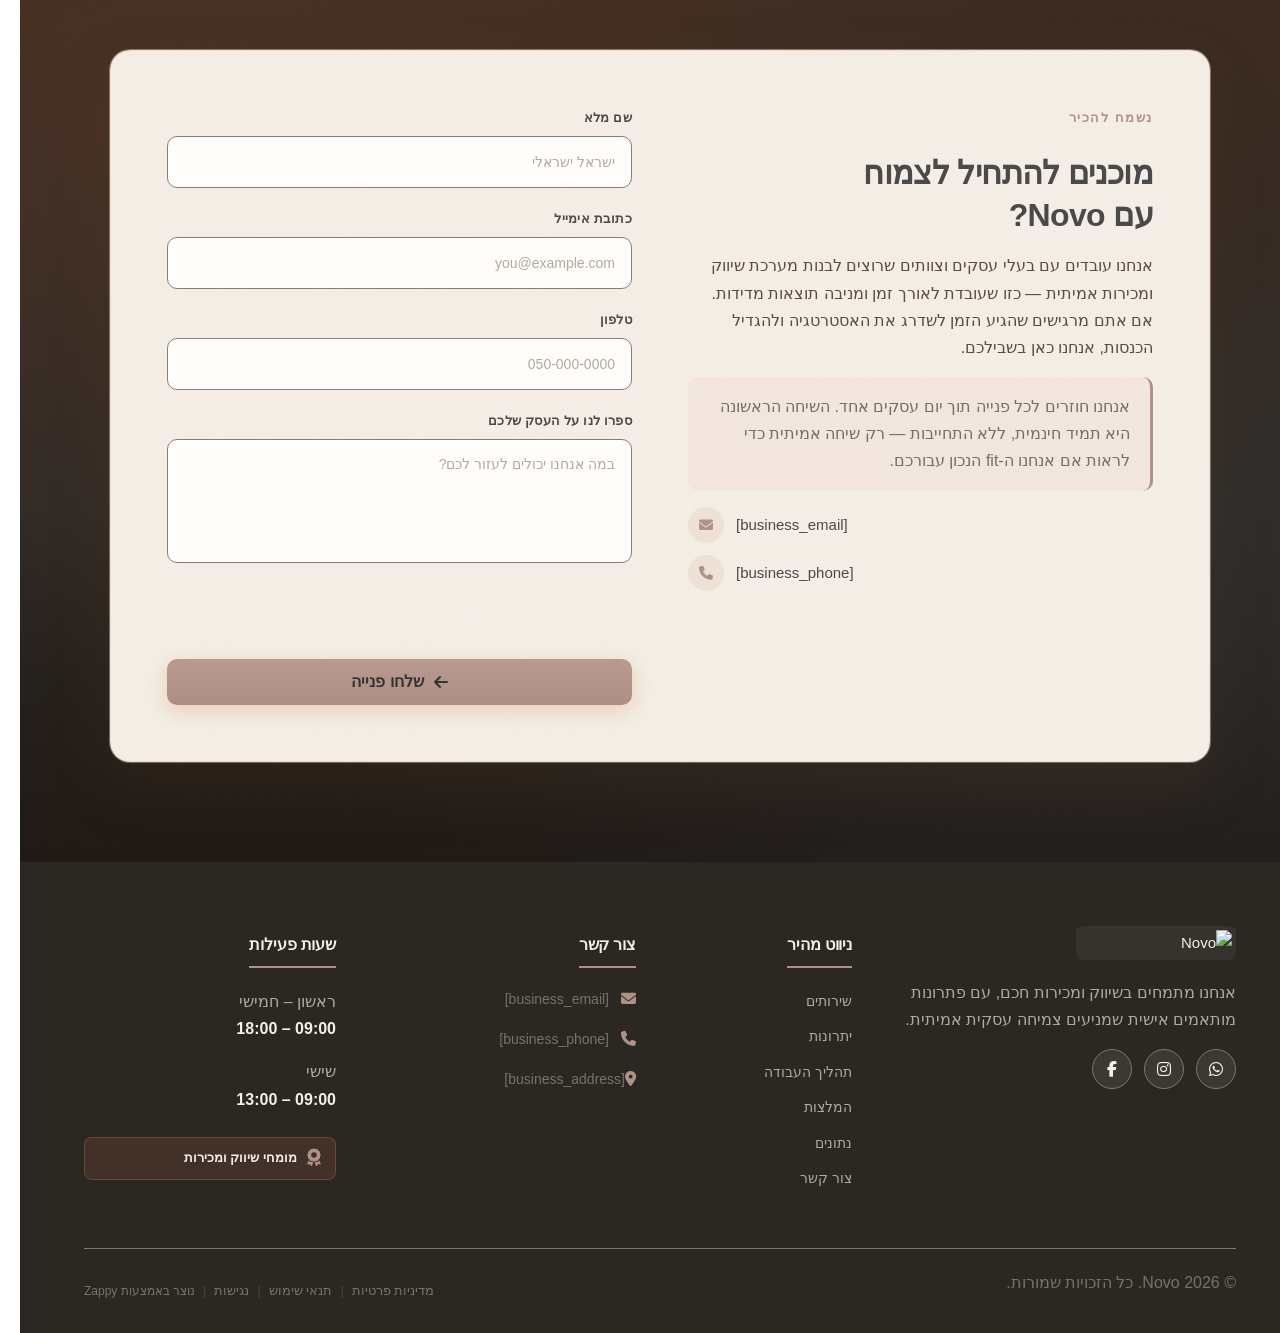
==== commit 1bac59f4: "Background sync: Progressive GitHub Sync" ====
--- a/index.html
+++ b/index.html
@@ -1483,14 +1483,13 @@
 
     <!-- Trust Row -->
     <div class="trust-row" style="">
-      <p><span class="trust-label" style="">עבדנו עם</span>
-      </p><br>
+      <br>
       <p><span class="trust-item" style="">מייסדים ויזמים</span>
       </p><br>
       <p style=""><span class="trust-item" style="">עסקי שירות</span>
       </p><br>
       <br>
-      <p>
+      <p><span class="trust-item">סטארטאפים B2B</span>
       </p><br>
       <p><span class="trust-item">פרילנסרים ומומחים</span>
     </p></div>
